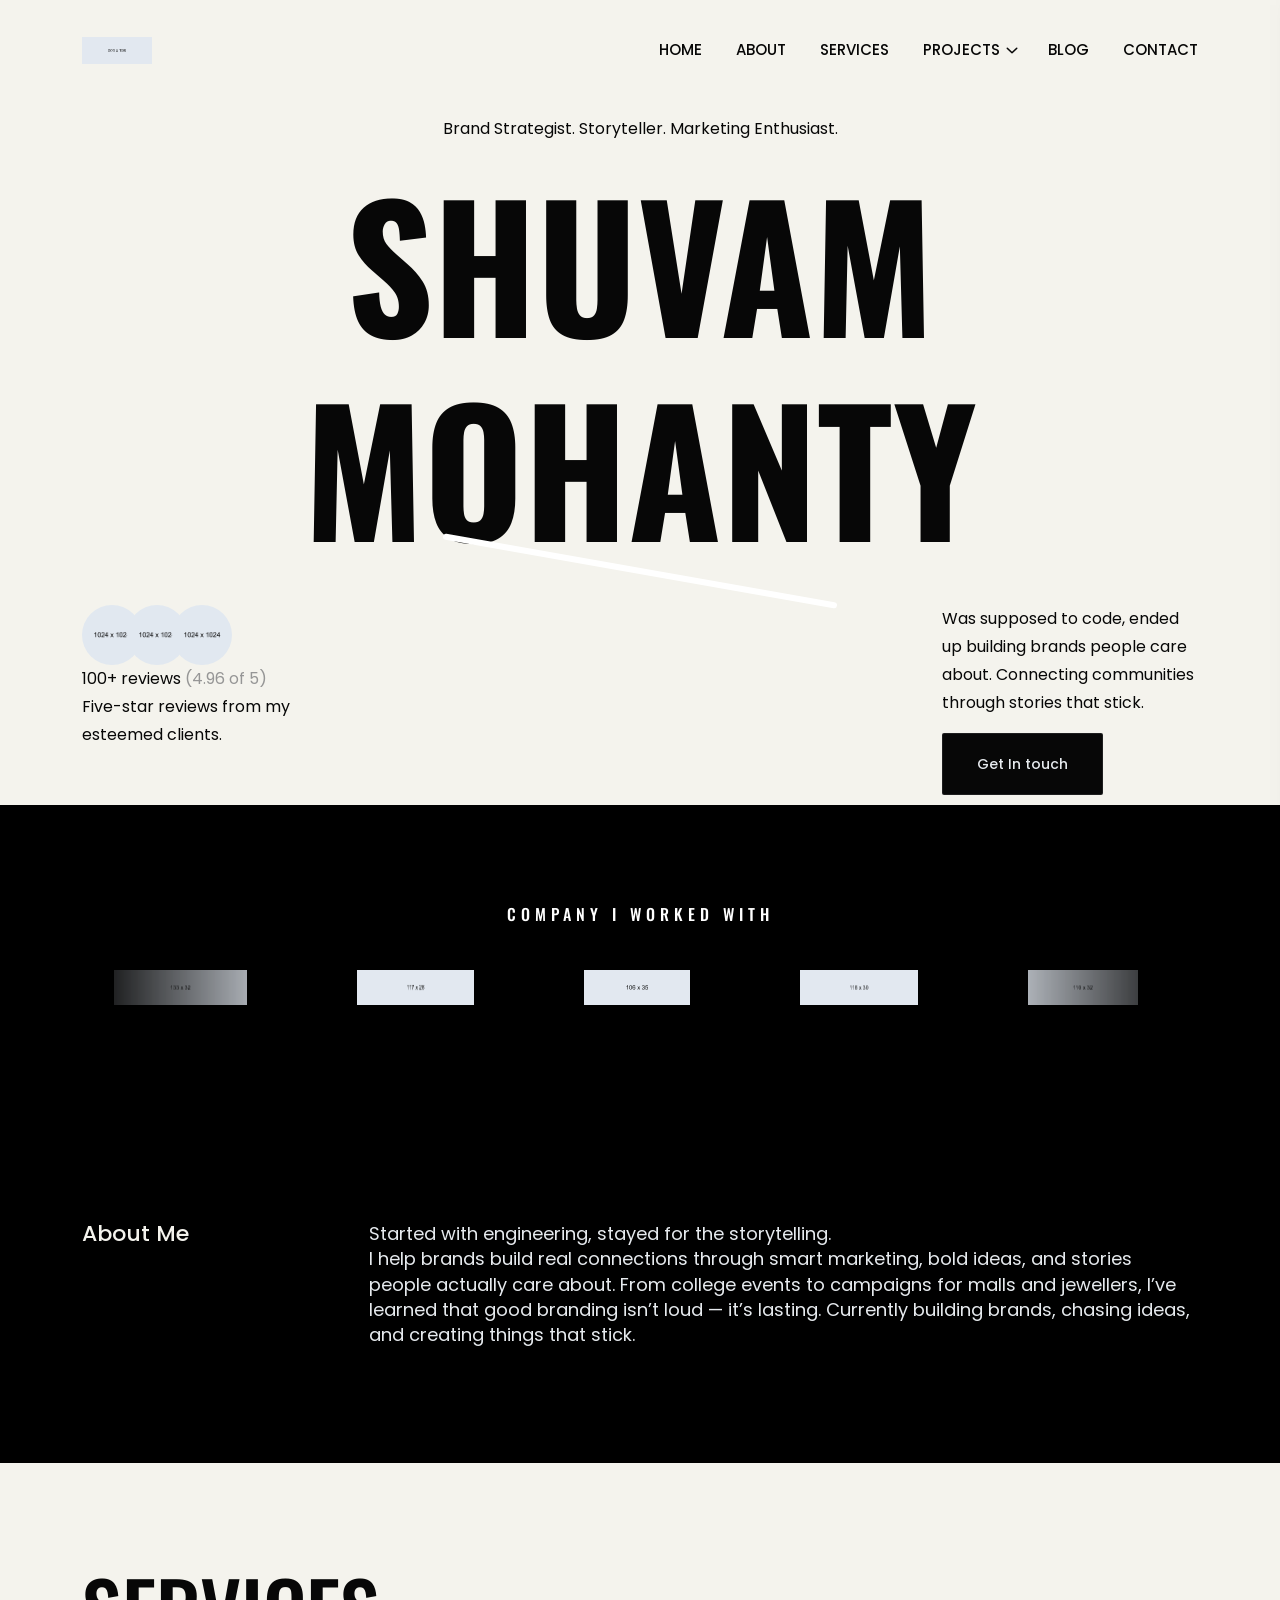
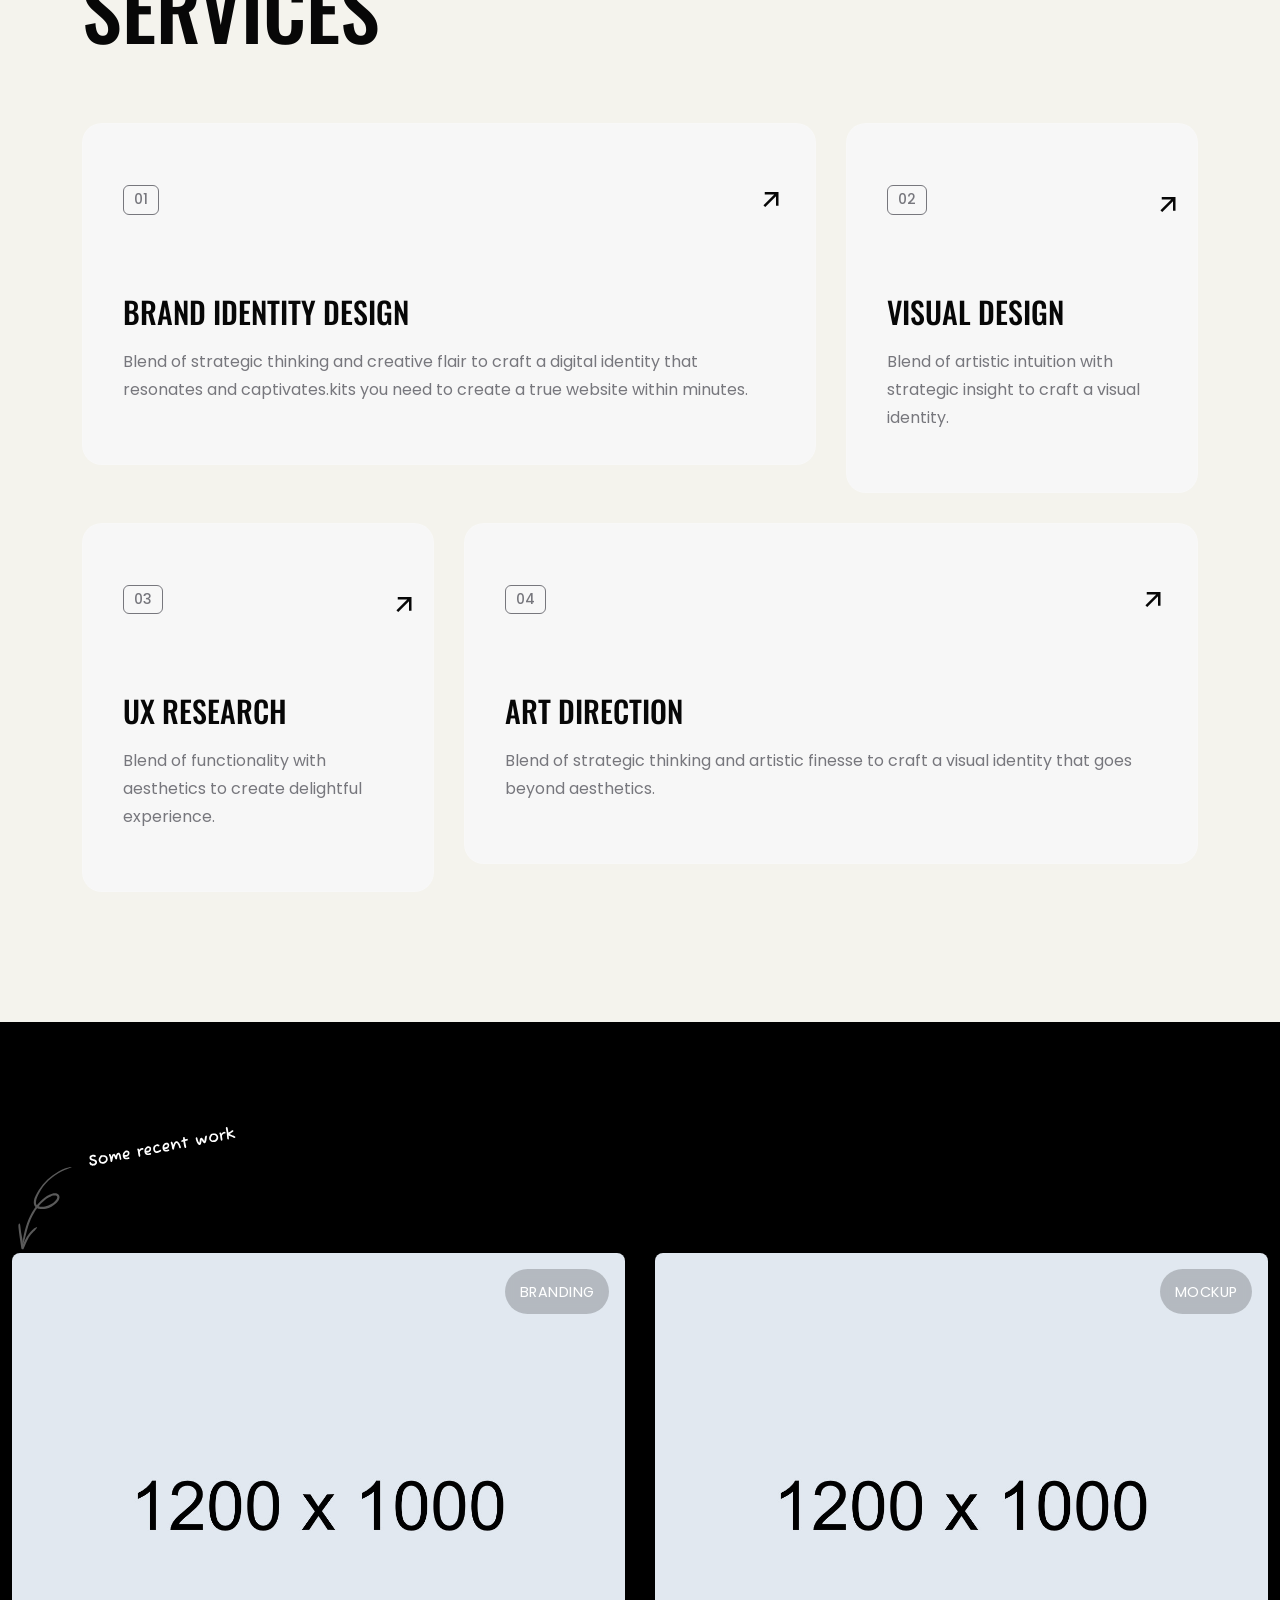
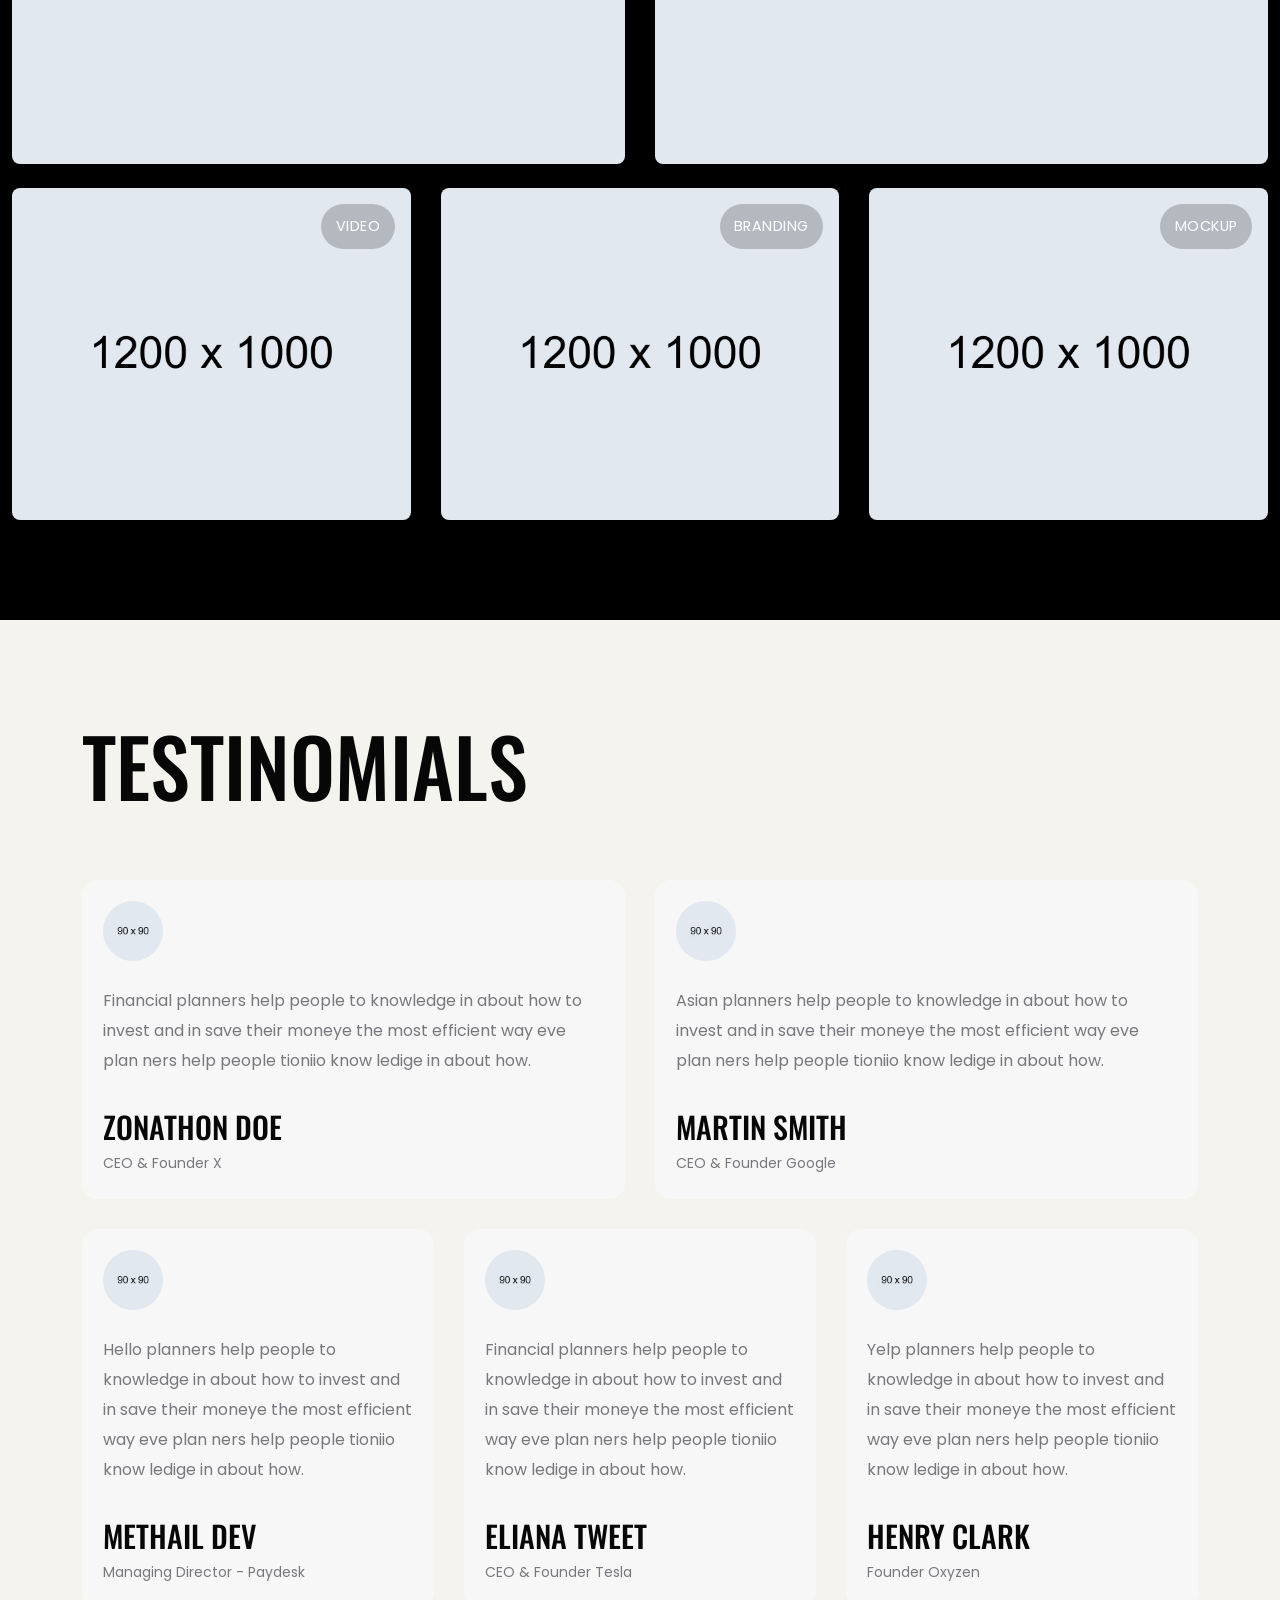
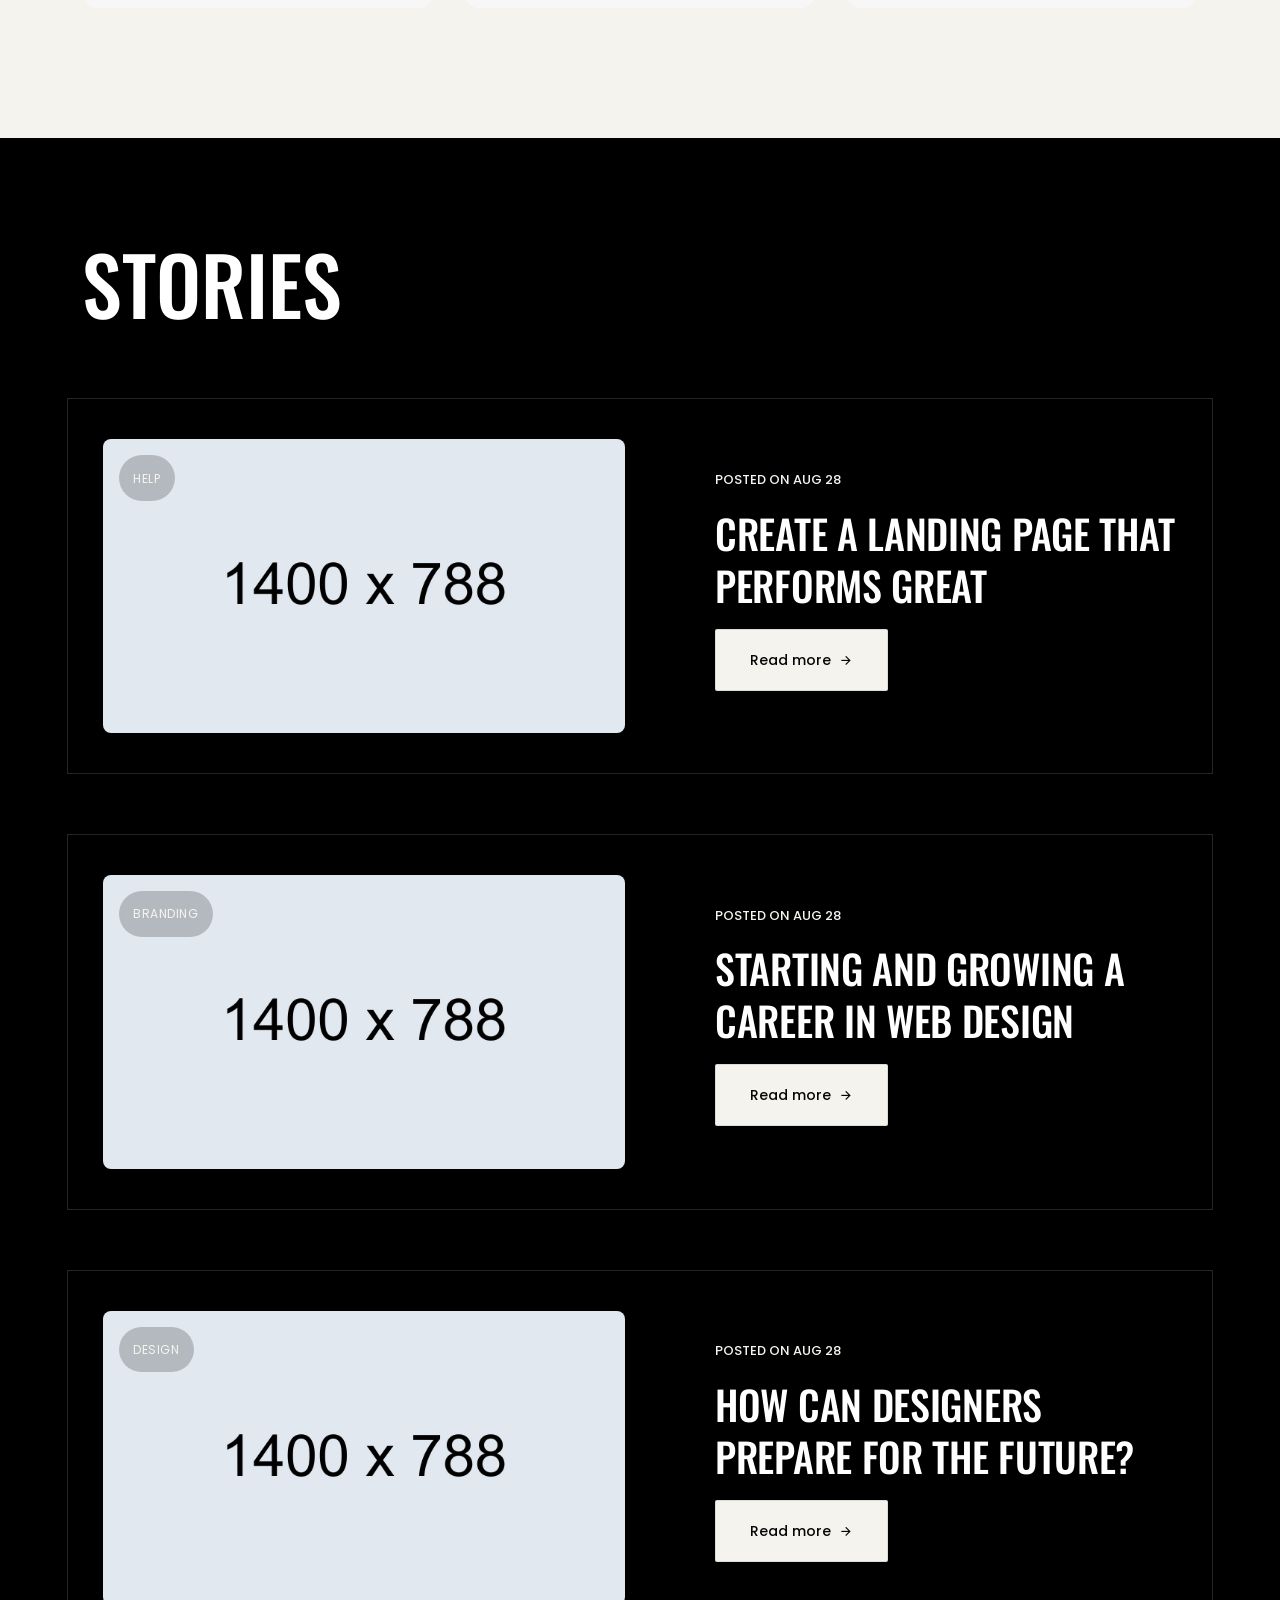
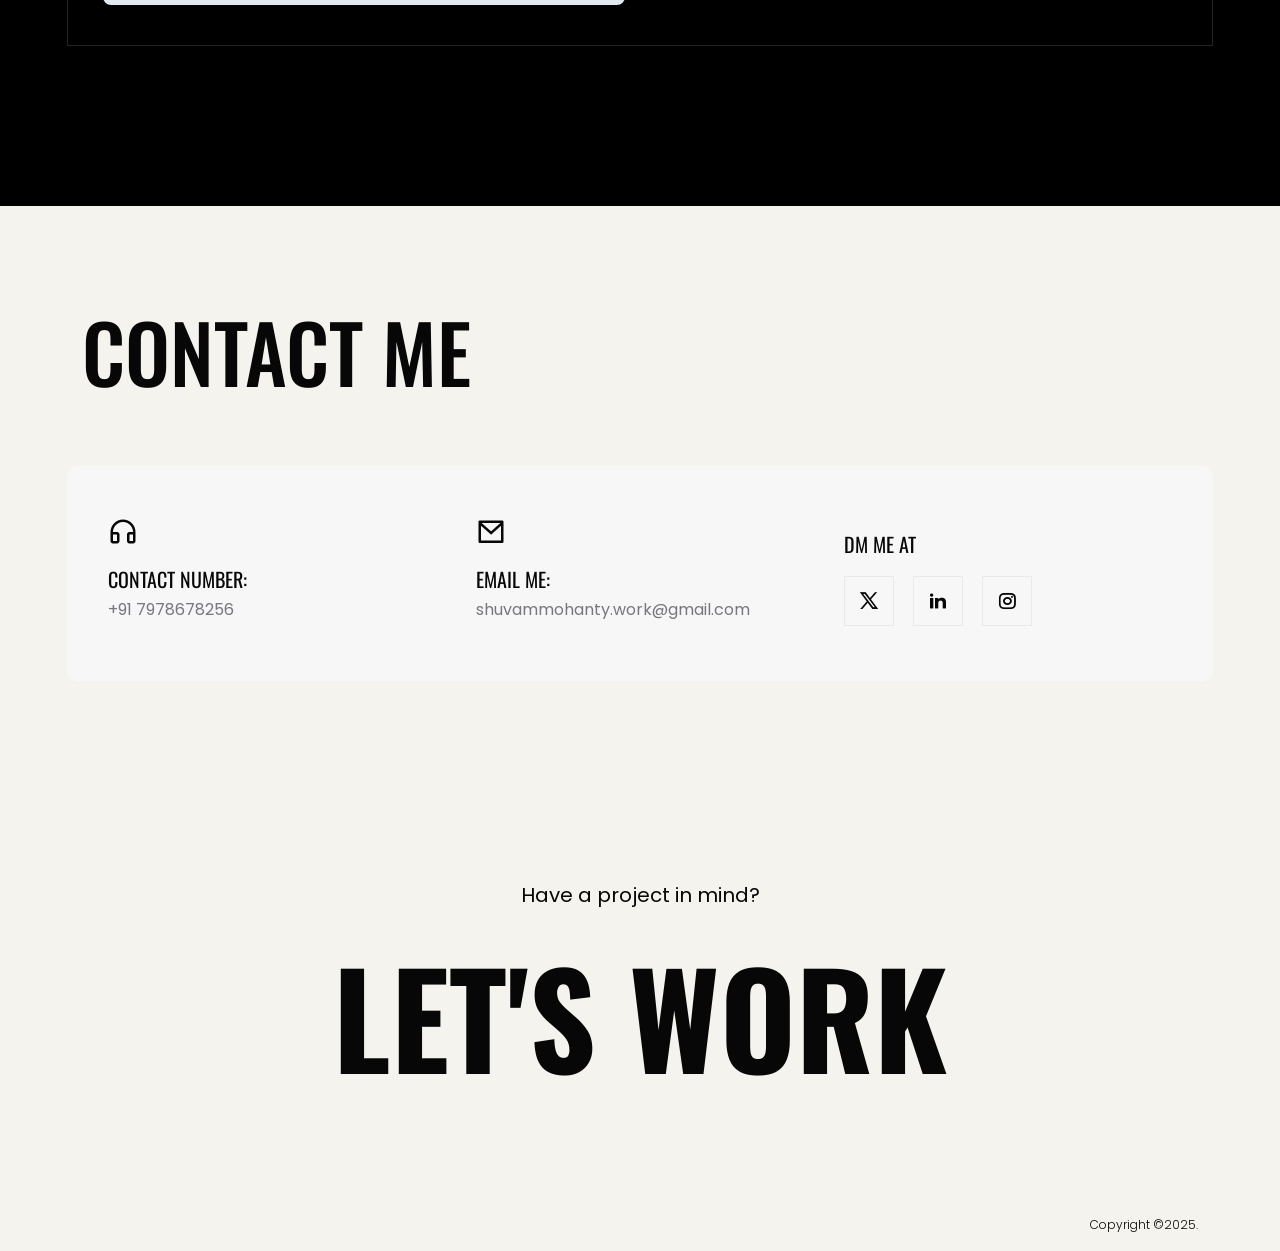
==== index.html @ b59733a2 "first" ====
<!DOCTYPE html>
<html lang="en">

<head>
    <!-- META -->
    <meta charset="utf-8">
    <meta http-equiv="X-UA-Compatible" content="IE=edge">
    <meta name="viewport" content="width=device-width, initial-scale=1">
    <meta name="description" content="Shuvam - Branding. Marketing. Creating Communities.">
    <meta name="keywords" content="personal, portfolio new, html, one page, bootstrap, new html template, design, creative, onepage, clean, modern">
    <meta name="author" content="Shuvam Mohanty">
    <!-- PAGE TITLE -->
    <title>Shuvam - Branding. Marketing. Creating Communities.</title>
    <link rel="icon" type="image/x-icon" href="assets/images/favicon.png">
    <!-- ALL GOOGLE FONTS -->
    <link rel="preconnect" href="https://fonts.googleapis.com">
    <link rel="preconnect" href="https://fonts.gstatic.com" crossorigin>
    <link href="https://fonts.googleapis.com/css2?family=Oswald:wght@200..700&family=Poppins:ital,wght@0,100;0,200;0,300;0,400;0,500;0,600;0,700;0,800;0,900;1,100;1,200;1,300;1,400;1,500;1,600;1,700;1,800;1,900&display=swap" rel="stylesheet">
    <!-- BOOTSTRAP CSS -->
    <link rel="stylesheet" href="assets/css/bootstrap.min.css" />
    <!-- FONT AWESOME CSS -->
    <link rel="stylesheet" href="assets/css/font-awesome-pro.css" />
    <!-- FONT AWESOME CSS -->
    <link rel="stylesheet" href="assets/fonts/remixicon.css" />
    <!-- MAGNIFIC CSS -->
    <link rel="stylesheet" href="assets/css/magnific-popup.css">
    <!-- NICE SELECT CSS -->
    <link rel="stylesheet" href="assets/css/nice-select.min.css" />
    <!-- ANIMATE CSS -->
    <link rel="stylesheet" href="assets/css/animate.min.css" />
    <!-- MOBILE MENU CSS -->
    <link rel="stylesheet" href="assets/css/mobilemenu.css" />
    <!-- SLICK CSS -->
    <link rel="stylesheet" href="assets/css/slick.min.css" />
    <!-- SPACING CSS -->
    <link rel="stylesheet" href="assets/css/spacing.css" />
    <!-- MAIN STYLE CSS -->
    <link rel="stylesheet" href="assets/css/style.css" />
    <!-- RESPONSIVE CSS -->
    <link rel="stylesheet" href="assets/css/responsive.css">
    <!-- HTML5 shim and Respond.js IE8 support of HTML5 elements and media queries -->
    <!-- WARNING: Respond.js doesn't work if you view the page via file:// -->
    <!--[if lt IE 9]>
      <script src="https://oss.maxcdn.com/html5shiv/3.7.2/html5shiv.min.js"></script>
      <script src="https://oss.maxcdn.com/respond/1.4.2/respond.min.js"></script>
    <![endif]-->
</head>

<body>
    <!-- START PRELOADER AREA-->
    <div class="preloader">
        <svg viewbox="0 0 1000 1000" preserveaspectratio="none">
            <path id="preloaderSvg" d="M0,1005S175,995,500,995s500,5,500,5V0H0Z"></path>
        </svg>
        <div class="preloader-heading">
            <div class="load-text">
                <span>L</span>
                <span>o</span>
                <span>a</span>
                <span>d</span>
                <span>i</span>
                <span>n</span>
                <span>g</span>
            </div>
        </div>
    </div>
    <!-- END PRELOADER AREA -->
    <!-- START SCROOL UP DESIGN AREA -->
    <div class="progress-wrap cursor-pointer">
        <i class="ri-arrow-up-s-line"></i>
        <svg class="progress-circle svg-content" width="100%" height="100%" viewBox="-1 -1 102 102">
            <path d="M50,1 a49,49 0 0,1 0,98 a49,49 0 0,1 0,-98" />
        </svg>
    </div>
    <!-- / END SCROOL UP DESIGN AREA -->
    <!-- START MAGIC CURSOR AND BALL AREA-->
    <div id="magic-cursor">
        <div id="ball"></div>
    </div>
    <!-- / END MAGIC CURSOR AND BALL AREA-->
    <!-- START MENU DESIGN AREA-->
    <header class="main-header">
        <div class="header-upper">
            <div class="container">
                <div class="header-inner">
                    <div class="row align-items-center">
                        <div class="col-xl-2 col-lg-2 col-md-6 col-6 col-sm-3">
                            <div class="logo-area">
                                <div class="logo">
                                    <a href="index.html"><img src="assets/images/logo.png" alt=""></a>
                                </div>
                            </div>
                        </div>
                        <div class="col-xl-10 col-lg-10 col-md-6 col-6 col-sm-9">
                            <div class="main-menu">
                                <nav id="mobile-menu">
                                    <ul>
                                        <li><a href="index.html" class="linkstyle">Home</a></li>
                                        <li><a href="about.html" class="linkstyle">about</a></li>
                                        <li><a href="service.html" class="linkstyle">services</a></li>
                                        <li class="has-dropdown"><a href="projects.html" class="linkstyle">projects</a>
                                            <ul class="sub-menu">
                                                <li><a href="projects.html">Projects List</a></li>
                                                <li><a href="single-project.html">Single Portfolio</a></li>
                                            </ul>
                                        </li>
                                        <li><a href="blog.html" class="linkstyle">Blog</a></li>
                                        <li><a href="contact.html" class="linkstyle">Contact</a></li>
                                    </ul>
                                </nav>
                            </div>
                            <div class="side-menu-icon d-lg-none text-end">
                                <a href="javascript:void(0)" class="info-toggle-btn f-right sidebar-toggle-btn"><i class="fal fa-bars"></i></a>
                            </div>
                        </div>
                    </div>
                </div>
            </div>
        </div>
    </header>
    <!-- // END MENU DESIGN AREA-->
    <!-- START MOBILE MENU DESIGN AREA-->
    <div class="sidebar__area">
        <div class="sidebar__wrapper">
            <div class="sidebar__close">
                <button class="sidebar__close-btn" id="sidebar__close-btn">
                    <i class="fal fa-times"></i>
                </button>
            </div>
            <div class="sidebar__content mt-50 mb-20">
                <div class="mobile-menu fix"></div>
            </div>
        </div>
    </div>
    <div class="body-overlay"></div>
    <!-- // END MOBILE MENU DESIGN AREA-->
    <!-- START HEADER DESIGN AREA -->
    <section id="home" class="main-hero-area">
        <div class="container">
            <div class="row">
                <div class="col-lg-12">
                    <!-- START HERO DESIGN AREA -->
                    <div class="hero-content wow fadeInUp text-center delay-0-2s">
                        <p>Brand Strategist. Storyteller. Marketing Enthusiast.</p>
                        <h2>Shuvam Mohanty</h2>
                    </div>
                    <!-- / END HERO DESIGN AREA -->
                </div>
            </div>
            <div class="row">
                <div class="col-lg-3 pt-30">
                    <!-- START HERO DESIGN AREA -->
                    <div class="hero-content wow fadeInUp delay-0-2s">
                        <div class="clienti-reviews">
                            <ul class="clienti-profile">
                                <li>
                                    <img class="img-fluid" src="assets/images/avatar/01.jpg" alt="client">
                                </li>
                                <li>
                                    <img class="img-fluid" src="assets/images/avatar/02.jpg" alt="client">
                                </li>
                                <li>
                                    <img class="img-fluid" src="assets/images/avatar/03.jpg" alt="client">
                                </li>
                            </ul>
                            
                        </div>
                        <div class="reviews">
                            <p>100+ reviews <span style="color: #969696;">(4.96 of 5)</span><br>
                                Five-star reviews from my esteemed clients.</p>
                        </div>
                    </div>
                    <!-- / END HERO DESIGN AREA -->
                </div>
                <div class="col-lg-6">
                    <div class="hero-image">
                        <img src="assets/images/about/me.jpg" alt="">
                    </div>
                    <!-- / END HERO DESIGN AREA -->
                </div>
                <div class="col-lg-3 pt-30">
                    <div class="hero-content wow fadeInUp delay-0-4s">
                        <p>Was supposed to code, ended up building brands people care about. Connecting communities through stories that stick.</p>
                        <a class="theme-btn" href="mailto:shuvammohanty.work@gmail.com" target="_blank">Get In touch</a>
                    </div>
                    <!-- / END HERO DESIGN AREA -->
                </div>
            </div>
        </div>
    </section>
    <!-- / END HEADER DESIGN AREA -->
    <!-- START COMPANY DESIGN AREA -->
    <div class="company-design-area">
        <div class="container">
            <div class="row">
                <div class="col-lg-12">
                    <h2>Company I Worked With</h2>
                    <div class="company-list">
                        <div class="scroller" data-direction="left" data-speed="slow">
                            <div class="scroller__inner">
                                <img src="assets/images/client-logos/partner1.png" alt="Company" />
                                <img src="assets/images/client-logos/partner2.png" alt="Company" />
                                <img src="assets/images/client-logos/partner3.png" alt="Company" />
                                <img src="assets/images/client-logos/partner4.png" alt="Company" />
                                <img src="assets/images/client-logos/partner5.png" alt="Company" />
                                <img src="assets/images/client-logos/partner1.png" alt="Company" />
                            </div>
                        </div>
                    </div>
                </div>
            </div>
        </div>
    </div>
    <!-- // END COMPANY DESIGN AREA -->
    <!-- START ABOUT DESIGN AREA -->
    <section id="about" class="about-area">
        <div class="container">
            <div class="row">
                <!-- START ABOUT TEXT DESIGN AREA -->
                <div class="col-lg-3 col-sm-3">
                    <h2 class="about-pre-title">About Me</h2>
                </div>
                <div class="col-lg-9 col-sm-9">
                    <div class="about-content-part wow fadeInUp delay-0-2s">
                        <p>Started with engineering, stayed for the storytelling.<br> I help brands build real connections through smart marketing, bold ideas, and stories people actually care about. From college events to campaigns for malls and jewellers, I’ve learned that good branding isn’t loud — it’s lasting. Currently building brands, chasing ideas, and creating things that stick.</p>
                    </div>
                    <!-- START COUNTER DESIGN AREA -->
                    <!-- <div class="hero-counter-area d-flex justify-content-between wow fadeInUp delay-0-4s">
                        <div class="counter-item counter-text-wrap">
                            <span class="count-text plus" data-speed="3000" data-stop="4">0</span>
                            <span class="counter-title">Years Of Experience</span>
                        </div>
                        <div class="counter-item counter-text-wrap">
                            <span class="count-text k-plus" data-speed="3000" data-stop="1">0</span>
                            <span class="counter-title">Complete Projects</span>
                        </div>
                        <div class="counter-item counter-text-wrap">
                            <span class="count-text percent" data-speed="3000" data-stop="90">0</span>
                            <span class="counter-title">Client Satisfactions</span>
                        </div>
                    </div> -->
                    <!-- / END COUNTER DESIGN AREA -->
                </div>
                <!-- / END ABOUT TEXT DESIGN AREA -->
            </div>
        </div>
    </section>
    <!-- / END ABOUT DESIGN AREA -->
    <!-- START SERVICE DESIGN AREA -->
    <section id="services" class="services-area">
        <div class="container">
            <div class="row">
                <div class="col-xl-12 col-lg-12">
                    <div class="section-title section-black-title wow fadeInUp delay-0-2s">
                        <h2>Services</h2>
                    </div>
                </div>
            </div>
            <div class="row">
                <!-- START SINGLE SERVICE DESIGN AREA -->
                <div class="col-lg-8 col-md-7">
                    <div class="service-item wow fadeInUp delay-0-2s">
                        <i class="ri-arrow-right-up-line"></i>
                        <h5>01</h5>
                        <h4>Brand Identity Design</h4>
                        <p>Blend of strategic thinking and creative flair to craft a digital identity that resonates and captivates.kits you need to create a true website within minutes.</p>
                    </div>
                </div>
                <!-- / END SINGLE SERVICE DESIGN AREA -->
                <!-- START SINGLE SERVICE DESIGN AREA -->
                <div class="col-lg-4 col-md-5">
                    <div class="service-item wow fadeInUp delay-0-4s">
                        <i class="ri-arrow-right-up-line"></i>
                        <h5>02</h5>
                        <h4>Visual Design</h4>
                        <p>Blend of artistic intuition with strategic insight to craft a visual identity.</p>
                    </div>
                </div>
                <!-- / END SINGLE SERVICE DESIGN AREA -->
                <!-- START SINGLE SERVICE DESIGN AREA -->
                <div class="col-lg-4 col-md-5">
                    <div class="service-item wow fadeInUp delay-0-6s">
                        <i class="ri-arrow-right-up-line"></i>
                        <h5>03</h5>
                        <h4>UX Research</h4>
                        <p>Blend of functionality with aesthetics to create delightful experience.</p>
                    </div>
                </div>
                <!-- / END SINGLE SERVICE DESIGN AREA -->
                <!-- START SINGLE SERVICE DESIGN AREA -->
                <div class="col-lg-8 col-md-7">
                    <div class="service-item wow fadeInUp delay-0-8s">
                        <i class="ri-arrow-right-up-line"></i>
                        <h5>04</h5>
                        <h4>Art Direction</h4>
                        <p>Blend of strategic thinking and artistic finesse to craft a visual identity that goes beyond aesthetics.</p>
                    </div>
                </div>
                <!-- / END SINGLE SERVICE DESIGN AREA -->
            </div>
        </div>
    </section>
    <!-- / END SERVICE DESIGN AREA -->
    <!-- START PORTFOLIO DESIGN AREA -->
    <div class="projects-area" id="portfolio">
        <div class="custom-icon">
            <img src="assets/images/custom/work-scribble.svg" alt="custom">
        </div>
        <div class="container-fluid">
            <div class="row g-4 portfolio-grid">
                <!-- START SINGLE PORTFOLIO DESIGN AREA -->
                <div class="col-md-6 col-xl-6 portfolio-item category-1">
                    <a href="assets/images/projects/work1.jpg" class="work-popup">
                        <div class="portfolio-box">
                            <!-- Image -->
                            <img src="assets/images/projects/work1.jpg" alt="" data-rjs="2">
                            <!-- Category -->
                            <span class="portfolio-category">Branding</span>
                            <!-- Caption -->
                            <div class="portfolio-caption">
                                <h1>Glasses of Cocktail</h1>
                            </div>
                        </div>
                    </a>
                </div>
                <!-- // END SINGLE PORTFOLIO DESIGN AREA -->
                <!-- START SINGLE PORTFOLIO DESIGN AREA -->
                <div class="col-md-6 col-xl-6 portfolio-item category-2">
                    <a href="single-project.html">
                        <div class="portfolio-box">
                            <!-- Image -->
                            <img src="assets/images/projects/work2.jpg" alt="" data-rjs="2">
                            <!-- Category -->
                            <span class="portfolio-category">Mockup</span>
                            <!-- Caption -->
                            <div class="portfolio-caption">
                                <h1>A Branch with Flowers</h1>
                            </div>
                        </div>
                    </a>
                </div>
                <!-- // END SINGLE PORTFOLIO DESIGN AREA -->
                <!-- START SINGLE PORTFOLIO DESIGN AREA -->
                <div class="col-md-6 col-xl-4 portfolio-item category-2">
                    <a href="https://www.youtube.com/watch?v=qZEPs3vmYB4" class="popup-youtube">
                        <div class="portfolio-box">
                            <!-- Image -->
                            <img src="assets/images/projects/work3.jpg" alt="" data-rjs="2">
                            <!-- Category -->
                            <span class="portfolio-category">Video</span>
                            <!-- Caption -->
                            <div class="portfolio-caption">
                                <h1>Orange Rose Flower</h1>
                            </div>
                        </div>
                    </a>
                </div>
                <!-- // END SINGLE PORTFOLIO DESIGN AREA -->
                <!-- START SINGLE PORTFOLIO DESIGN AREA -->
                <div class="col-md-6 col-xl-4 portfolio-item category-1">
                    <a href="assets/images/projects/work4.jpg" class="work-popup">
                        <div class="portfolio-box">
                            <!-- Image -->
                            <img src="assets/images/projects/work4.jpg" alt="" data-rjs="2">
                            <!-- Category -->
                            <span class="portfolio-category">Branding</span>
                            <!-- Caption -->
                            <div class="portfolio-caption">
                                <h1>Green Plant on a Desk</h1>
                            </div>
                        </div>
                    </a>
                </div>
                <!-- // END SINGLE PORTFOLIO DESIGN AREA -->
                <!-- START SINGLE PORTFOLIO DESIGN AREA -->
                <div class="col-md-6 col-xl-4 portfolio-item category-2">
                    <a href="assets/images/projects/work5.jpg" class="work-popup">
                        <div class="portfolio-box">
                            <!-- Image -->
                            <img src="assets/images/projects/work5.jpg" alt="" data-rjs="2">
                            <!-- Category -->
                            <span class="portfolio-category">Mockup</span>
                            <!-- Caption -->
                            <div class="portfolio-caption">
                                <h1>Orange Rose Flower</h1>
                            </div>
                        </div>
                    </a>
                </div>
                <!-- // END SINGLE PORTFOLIO DESIGN AREA -->
            </div>
        </div>
    </div>
    <!-- // END PORTFOLIO DESIGN AREA -->
    <!-- START TESTIMONIALS DESIGN AREA -->
    <section class="testimonials-area">
        <div class="container">
            <div class="row">
                <div class="col-xl-12 col-lg-12">
                    <div class="section-title section-black-title wow fadeInUp delay-0-2s">
                        <h2>Testinomials</h2>
                    </div>
                </div>
            </div>
            <div class="row">
                <div class="col-lg-6 col-md-6">
                    <!-- START SINGLE TESTIMONIALS DESIGN AREA -->
                    <div class="testimonial-item wow fadeInUp delay-0-2s">
                        <div class="author">
                            <img src="assets/images/testimonials/author1.jpg" alt="Author" />
                        </div>
                        <div class="text">
                            Financial planners help people to knowledge in about how to
                            invest and in save their moneye the most efficient way eve plan
                            ners help people tioniio know ledige in about how.
                        </div>
                        <div class="testi-des">
                            <h5>Zonathon Doe</h5>
                            <span>CEO & Founder X</span>
                        </div>
                    </div>
                    <!-- / END SINGLE TESTIMONIALS DESIGN AREA -->
                </div>
                <div class="col-lg-6 col-md-6">
                    <!-- START SINGLE TESTIMONIALS DESIGN AREA -->
                    <div class="testimonial-item wow fadeInUp delay-0-4s">
                        <div class="author">
                            <img src="assets/images/testimonials/author2.jpg" alt="Author" />
                        </div>
                        <div class="text">
                            Asian planners help people to knowledge in about how to
                            invest and in save their moneye the most efficient way eve plan
                            ners help people tioniio know ledige in about how.
                        </div>
                        <div class="testi-des">
                            <h5>Martin Smith</h5>
                            <span>CEO & Founder Google</span>
                        </div>
                    </div>
                    <!-- / END SINGLE TESTIMONIALS DESIGN AREA -->
                </div>
                <div class="col-lg-4 col-md-6">
                    <!-- START SINGLE TESTIMONIALS DESIGN AREA -->
                    <div class="testimonial-item wow fadeInUp delay-0-6s">
                        <div class="author">
                            <img src="assets/images/testimonials/author3.jpg" alt="Author" />
                        </div>
                        <div class="text">
                            Hello  planners help people to knowledge in about how to
                            invest and in save their moneye the most efficient way eve plan
                            ners help people tioniio know ledige in about how.
                        </div>
                        <div class="testi-des">
                            <h5>Methail Dev</h5>
                            <span>Managing Director -  Paydesk</span>
                        </div>
                    </div>
                    <!-- / END SINGLE TESTIMONIALS DESIGN AREA -->
                </div>
                <div class="col-lg-4 col-md-6">
                    <!-- START SINGLE TESTIMONIALS DESIGN AREA -->
                    <div class="testimonial-item wow fadeInUp delay-0-8s">
                        <div class="author">
                            <img src="assets/images/testimonials/author4.jpg" alt="Author" />
                        </div>
                        <div class="text">
                            Financial planners help people to knowledge in about how to
                            invest and in save their moneye the most efficient way eve plan
                            ners help people tioniio know ledige in about how.
                        </div>
                        <div class="testi-des">
                            <h5>Eliana tweet</h5>
                            <span>CEO & Founder Tesla</span>
                        </div>
                    </div>
                    <!-- / END SINGLE TESTIMONIALS DESIGN AREA -->
                </div>
                <div class="col-lg-4 col-md-6">
                    <!-- START SINGLE TESTIMONIALS DESIGN AREA -->
                    <div class="testimonial-item wow fadeInUp delay-0-9s">
                        <div class="author">
                            <img src="assets/images/testimonials/author5.jpg" alt="Author" />
                        </div>
                        <div class="text">
                            Yelp  planners help people to knowledge in about how to
                            invest and in save their moneye the most efficient way eve plan
                            ners help people tioniio know ledige in about how.
                        </div>
                        <div class="testi-des">
                            <h5>Henry Clark</h5>
                            <span>Founder Oxyzen</span>
                        </div>
                    </div>
                    <!-- / END SINGLE TESTIMONIALS DESIGN AREA -->
                </div>
            </div>
        </div>
    </section>
    <!-- / END TESTIMONIALS DESIGN AREA -->
   
    <!-- START VLOG DESIGN AREA -->
    <section class="blog-area">
        <div class="container">
            <div class="row">
                <div class="col-xl-12 col-lg-12">
                    <div class="section-title wow fadeInUp delay-0-2s">
                        <h2>Stories</h2>
                    </div>
                </div>
            </div>
            <!-- START SINGLE VLOG DESIGN AREA -->
            <div class="row blog-post-box align-items-center">
                <div class="col-lg-6">
                    <div class="blog-post-img">
                        <a href="#">
                            <img src="assets/images/blog/blog1.jpg" alt="">
                        </a>
                        <div class="blog-post-category">
                            <a href="#">Help</a>
                        </div>
                    </div>
                </div>
                <div class="col-lg-6">
                    <div class="blog-post-caption">
                        <h3>Posted on Aug 28</h3>
                        <h2><a class="link-decoration" href="#">Create a Landing Page That Performs Great</a></h2>
                        <a class="theme-btn theme-btn-two" href="#">Read more <i class="ri-arrow-right-line"></i></a>
                    </div>
                </div>
            </div>
            <!-- START SINGLE VLOG DESIGN AREA -->
            <!-- START SINGLE VLOG DESIGN AREA -->
            <div class="row blog-post-box align-items-center">
                <div class="col-lg-6">
                    <div class="blog-post-img">
                        <a href="#">
                            <img src="assets/images/blog/blog2.jpg" alt="">
                        </a>
                        <div class="blog-post-category">
                            <a href="#">Branding</a>
                        </div>
                    </div>
                </div>
                <div class="col-lg-6">
                    <div class="blog-post-caption">
                        <h3>Posted on Aug 28</h3>
                        <h2><a class="link-decoration" href="#">Starting and Growing a Career in Web Design</a></h2>
                        <a class="theme-btn theme-btn-two" href="#">Read more <i class="ri-arrow-right-line"></i></a>
                    </div>
                </div>
            </div>
            <!-- START SINGLE VLOG DESIGN AREA -->
            <!-- START SINGLE VLOG DESIGN AREA -->
            <div class="row blog-post-box align-items-center">
                <div class="col-lg-6">
                    <div class="blog-post-img">
                        <a href="#">
                            <img src="assets/images/blog/blog3.jpg" alt="">
                        </a>
                        <div class="blog-post-category">
                            <a href="#">Design</a>
                        </div>
                    </div>
                </div>
                <div class="col-lg-6">
                    <div class="blog-post-caption">
                        <h3>Posted on Aug 28</h3>
                        <h2><a class="link-decoration" href="#">How Can Designers Prepare for the Future?</a></h2>
                        <a class="theme-btn theme-btn-two" href="#">Read more <i class="ri-arrow-right-line"></i></a>
                    </div>
                </div>
            </div>
            <!-- START SINGLE VLOG DESIGN AREA -->
        </div>
    </section>
    <!-- / END VLOG DESIGN AREA -->
    <!-- START CONTACT DESIGN AREA -->
    <section id="contact" class="contact-area">
        <div class="container">
            <div class="row">
                <div class="col-xl-12 col-lg-12">
                    <div class="section-title section-black-title wow fadeInUp delay-0-2s">
                        <h2>Contact Me</h2>
                    </div>
                </div>
            </div>
            <div class="row">
                <div class="contact-content-part wow fadeInUp delay-0-2s">
                    <div class="row">
                      <!-- Contact Number -->
                      <div class="col-lg-4 col-md-12 col-sm-12">
                        <div class="single-contact wow fadeInUp" data-wow-delay=".2s">
                          <span class="circle-btn">
                            <i class="ri-headphone-line"></i>
                          </span>
                          <h2>Contact Number:</h2>
                          <p><a href="tel:+917978678256">+91 7978678256</a></p>
                        </div>
                      </div>
              
                      <!-- Email -->
                      <div class="col-lg-4 col-md-12 col-sm-12">
                        <div class="single-contact wow fadeInUp" data-wow-delay=".4s">
                          <span class="circle-btn">
                            <i class="ri-mail-line"></i>
                          </span>
                          <h2>Email Me:</h2>
                          <p><a href="mailto:shuvammohanty.work@gmail.com">shuvammohanty.work@gmail.com</a></p>
                        </div>
                      </div>
              
                      <!-- DM / Social Links -->
                      <div class="col-lg-4 col-md-12 col-sm-12">
                        <div class="single-contact wow fadeInUp" data-wow-delay=".6s">
                          <h2>DM Me At</h2>
                          <div class="about-social">
                            <ul>
                              <li><a href="https://x.com/ishuvammohanty" target="_blank"><i class="ri-twitter-x-line"></i></a></li>
                              <li><a href="https://www.linkedin.com/in/shuvam-mohanty" target="_blank"><i class="ri-linkedin-fill"></i></a></li>
                              <li><a href="https://www.instagram.com/that_ordinaryguy" target="_blank"><i class="ri-instagram-line"></i></a></li>
                            </ul>
                          </div>
                        </div>
                      </div>              
                    </div> <!-- Close inner row -->
                </div>
            </div>
              
        </div>
    </section>
    <!-- / END CONTACT DESIGN AREA -->
    <!-- START FOOTER DESIGN AREA -->
    <footer class="main-footer">
        <a href="mailto:shuvammohanty.work@gmail.com">
        <div class="container">
            <div class="row">
                <div class="col-lg-12">
                    <div class="footer-top">
                        <p>Have a project in mind?</p>
                        <h2>let's work</h2>
                    </div>
                </div>
            </div>
            <div class="row">
                <div class="col-lg-12 col-sm-12">
                    <p class="copy-right-text">Copyright &copy;2025.</p>
                </div>
            </div>
        </div>
        </a>
    </footer>
    <!-- / END FOOTER DESIGN AREA -->
    <!-- JQUERY JS -->
    <script src="assets/js/jquery-3.6.0.min.js"></script>
    <!-- BOOTSTRAP JS-->
    <script src="assets/js/bootstrap.min.js"></script>
    <!-- APPEAR JS -->
    <script src="assets/js/appear.min.js"></script>
    <!-- MAGNIFICANT JS -->
    <script src="assets/js/jquery.magnific-popup.min.js"></script>
    <!-- MOBILE MENU JS-->
    <script src="assets/js/mobilemenu.js"></script>
    <!-- GSAP AND LOCOMOTIV JS-->
    <script src="assets/js/gsap.min.js"></script>
    <script src="assets/js/ScrollTrigger.min.js"></script>
    <script src="assets/js/lenis.js"></script>
    <!-- SLICK JS-->
    <script src="assets/js/slick.min.js"></script>
    <!-- NICE SELECT JS-->
    <script src="assets/js/jquery.nice-select.min.js"></script>
    <!-- IMAGE LOADER JS-->
    <script src="assets/js/imagesloaded.pkgd.min.js"></script>
    <!-- ISOTOPE JS-->
    <script src="assets/js/isotope.pkgd.min.js"></script>
    <!--  WOW ANIMATION JS-->
    <script src="assets/js/wow.min.js"></script>
    <!-- SCRIPT JS-->
    <script src="assets/js/script.js"></script>
</body>

</html>
---- assets/css/mobilemenu.css ----
/*! #######################################################################

	MeanMenu 2.0.7
	--------

	To be used with jquery.meanmenu.js by Chris Wharton (http://www.meanthemes.com/plugins/meanmenu/)

####################################################################### */

/* hide the link until viewport size is reached */
a.meanmenu-reveal {
	display: none;
}

/* when under viewport size, .mean-container is added to body */
.mean-container .mean-bar {
	float: left;
	width: 100%;
	position: relative;
	background: #070337;
	padding: 4px 0;
	min-height: 42px;
	z-index: 999999;
}

.mean-container a.meanmenu-reveal {
	width: 22px;
	height: 22px;
	padding: 13px 13px 11px 13px;
	position: absolute;
	top: 0;
	right: 0;
	cursor: pointer;
	color: #fff;
	text-decoration: none;
	font-size: 16px;
	text-indent: -9999em;
	line-height: 22px;
	font-size: 1px;
	display: block;
	font-family: Arial, Helvetica, sans-serif;
	font-weight: 700;
}

.mean-container a.meanmenu-reveal span {
	display: block;
	background: #fff;
	height: 3px;
	margin-top: 3px;
}

.mean-container .mean-nav {
	float: left;
	width: 100%;
	background: #070337;
	margin-top: 44px;
}

.mean-container .mean-nav ul {
	padding: 0;
	margin: 0;
	width: 100%;
	list-style-type: none;
}

.mean-container .mean-nav ul li {
	position: relative;
	float: left;
	width: 100%;
}

.mean-container .mean-nav ul li a {
	display: block;
	float: left;
	width: 90%;
	padding: 10px 5%;
	margin: 0;
	text-align: left;
	color: #fff;
	border-top: 1px solid #e0e3ed;
	text-decoration: none;
	text-transform: uppercase;
}

.mean-container .mean-nav ul li li a {
	width: 80%;
	padding: 10px 10%;
	text-shadow: none !important;
	visibility: visible;
}

.mean-container .mean-nav ul li.mean-last a {
	border-bottom: none;
	margin-bottom: 0;
}

.mean-container .mean-nav ul li li li a {
	width: 70%;
	padding: 10px 15%;
}

.mean-container .mean-nav ul li li li li a {
	width: 60%;
	padding: 10px 20%;
}

.mean-container .mean-nav ul li li li li li a {
	width: 50%;
	padding: 10px 25%;
}


.mean-container .mean-nav ul li a.mean-expand {
	margin-top: 1px;
	width: 26px;
	height: 32px;
	text-align: center;
	position: absolute;
	right: 0;
	top: 0;
	z-index: 2;
	font-weight: 700;
	background: transparent;
	border: none !important;
	font-size: 14px;
}




.mean-container .mean-push {
	float: left;
	width: 100%;
	padding: 0;
	margin: 0;
	clear: both;
}

.mean-nav .wrapper {
	width: 100%;
	padding: 0;
	margin: 0;
}

/* Fix for box sizing on Foundation Framework etc. */
.mean-container .mean-bar, .mean-container .mean-bar * {
	-webkit-box-sizing: content-box;
	-moz-box-sizing: content-box;
	box-sizing: content-box;
}


.mean-remove {
	display: none !important;
}
---- assets/css/spacing.css ----
/*
* ----------------------------------------------------------------------------------------
Author       : Tanvir Hossain
Template Name: Nino - Premium Portfolio Template
Version      : 1.0                                          
* ----------------------------------------------------------------------------------------
*/
/*
* ----------------------------------------------------------------------------------------
*PADDING MARGIN
* ----------------------------------------------------------------------------------------
*/
.p-5 {
    padding: 5px !important;
}

.p-10 {
    padding: 10px;
}

.p-15 {
    padding: 15px;
}

.p-20 {
    padding: 20px;
}

.p-25 {
    padding: 25px;
}

.p-30 {
    padding: 30px;
}

.p-35 {
    padding: 35px;
}

.p-40 {
    padding: 40px;
}

.p-45 {
    padding: 45px;
}

.p-50 {
    padding: 50px;
}

.p-55 {
    padding: 55px;
}

.p-60 {
    padding: 60px;
}

.p-65 {
    padding: 65px;
}

.p-70 {
    padding: 70px;
}

.p-75 {
    padding: 75px;
}

.p-80 {
    padding: 80px;
}

.p-85 {
    padding: 85px;
}

.p-90 {
    padding: 90px;
}

.p-95 {
    padding: 95px;
}

.p-100 {
    padding: 100px;
}

.p-105 {
    padding: 105px;
}

.p-110 {
    padding: 110px;
}

.p-115 {
    padding: 115px;
}

.p-120 {
    padding: 120px;
}

.p-125 {
    padding: 125px;
}

.p-130 {
    padding: 130px;
}

.p-135 {
    padding: 135px;
}

.p-140 {
    padding: 140px;
}

.p-145 {
    padding: 145px;
}

.p-150 {
    padding: 150px;
}

.p-155 {
    padding: 155px;
}

.p-160 {
    padding: 160px;
}

.p-165 {
    padding: 165px;
}

.p-170 {
    padding: 170px;
}

.p-175 {
    padding: 175px;
}

.p-180 {
    padding: 180px;
}

.p-185 {
    padding: 185px;
}

.p-190 {
    padding: 190px;
}

.p-195 {
    padding: 195px;
}

.p-200 {
    padding: 200px;
}

.p-205 {
    padding: 205px;
}

.p-210 {
    padding: 210px;
}

.p-215 {
    padding: 215px;
}

.p-220 {
    padding: 220px;
}

.p-225 {
    padding: 225px;
}

.p-230 {
    padding: 230px;
}

.p-235 {
    padding: 235px;
}

.p-240 {
    padding: 240px;
}

.p-245 {
    padding: 245px;
}

.p-250 {
    padding: 250px;
}

/* Padding Top */
.pt-5,
.py-5 {
    padding-top: 5px !important;
}

.pt-10,
.py-10 {
    padding-top: 10px;
}

.pt-15,
.py-15 {
    padding-top: 15px;
}

.pt-20,
.py-20 {
    padding-top: 20px;
}

.pt-25,
.py-25 {
    padding-top: 25px;
}

.pt-30,
.py-30 {
    padding-top: 30px;
}

.pt-35,
.py-35 {
    padding-top: 35px;
}

.pt-40,
.py-40 {
    padding-top: 40px;
}

.pt-45,
.py-45 {
    padding-top: 45px;
}

.pt-50,
.py-50 {
    padding-top: 50px;
}

.pt-55,
.py-55 {
    padding-top: 55px;
}

.pt-60,
.py-60 {
    padding-top: 60px;
}

.pt-65,
.py-65 {
    padding-top: 65px;
}

.pt-70,
.py-70 {
    padding-top: 70px;
}

.pt-75,
.py-75 {
    padding-top: 75px;
}

.pt-80,
.py-80 {
    padding-top: 80px;
}

.pt-85,
.py-85 {
    padding-top: 85px;
}

.pt-90,
.py-90 {
    padding-top: 90px;
}

.pt-95,
.py-95 {
    padding-top: 95px;
}

.pt-100,
.py-100 {
    padding-top: 100px;
}

.pt-105,
.py-105 {
    padding-top: 105px;
}

.pt-110,
.py-110 {
    padding-top: 110px;
}

.pt-115,
.py-115 {
    padding-top: 115px;
}

.pt-120,
.py-120 {
    padding-top: 120px;
}

.pt-125,
.py-125 {
    padding-top: 125px;
}

.pt-130,
.py-130 {
    padding-top: 130px;
}

.pt-135,
.py-135 {
    padding-top: 135px;
}

.pt-140,
.py-140 {
    padding-top: 140px;
}

.pt-145,
.py-145 {
    padding-top: 145px;
}

.pt-150,
.py-150 {
    padding-top: 150px;
}

.pt-155,
.py-155 {
    padding-top: 155px;
}

.pt-160,
.py-160 {
    padding-top: 160px;
}

.pt-165,
.py-165 {
    padding-top: 165px;
}

.pt-170,
.py-170 {
    padding-top: 170px;
}

.pt-175,
.py-175 {
    padding-top: 175px;
}

.pt-180,
.py-180 {
    padding-top: 180px;
}

.pt-185,
.py-185 {
    padding-top: 185px;
}

.pt-190,
.py-190 {
    padding-top: 190px;
}

.pt-195,
.py-195 {
    padding-top: 195px;
}

.pt-200,
.py-200 {
    padding-top: 200px;
}

.pt-205,
.py-205 {
    padding-top: 205px;
}

.pt-210,
.py-210 {
    padding-top: 210px;
}

.pt-215,
.py-215 {
    padding-top: 215px;
}

.pt-220,
.py-220 {
    padding-top: 220px;
}

.pt-225,
.py-225 {
    padding-top: 225px;
}

.pt-230,
.py-230 {
    padding-top: 230px;
}

.pt-235,
.py-235 {
    padding-top: 235px;
}

.pt-240,
.py-240 {
    padding-top: 240px;
}

.pt-245,
.py-245 {
    padding-top: 245px;
}

.pt-250,
.py-250 {
    padding-top: 250px;
}

/* Padding Bottom */
.pb-5,
.py-5 {
    padding-bottom: 5px !important;
}

.pb-10,
.py-10 {
    padding-bottom: 10px;
}

.pb-15,
.py-15 {
    padding-bottom: 15px;
}

.pb-20,
.py-20 {
    padding-bottom: 20px;
}

.pb-25,
.py-25 {
    padding-bottom: 25px;
}

.pb-30,
.py-30 {
    padding-bottom: 30px;
}

.pb-35,
.py-35 {
    padding-bottom: 35px;
}

.pb-40,
.py-40 {
    padding-bottom: 40px;
}

.pb-45,
.py-45 {
    padding-bottom: 45px;
}

.pb-50,
.py-50 {
    padding-bottom: 50px;
}

.pb-55,
.py-55 {
    padding-bottom: 55px;
}

.pb-60,
.py-60 {
    padding-bottom: 60px;
}

.pb-65,
.py-65 {
    padding-bottom: 65px;
}

.pb-70,
.py-70 {
    padding-bottom: 70px;
}

.pb-75,
.py-75 {
    padding-bottom: 75px;
}

.pb-80,
.py-80 {
    padding-bottom: 80px;
}

.pb-85,
.py-85 {
    padding-bottom: 85px;
}

.pb-90,
.py-90 {
    padding-bottom: 90px;
}

.pb-95,
.py-95 {
    padding-bottom: 95px;
}

.pb-100,
.py-100 {
    padding-bottom: 100px;
}

.pb-105,
.py-105 {
    padding-bottom: 105px;
}

.pb-110,
.py-110 {
    padding-bottom: 110px;
}

.pb-115,
.py-115 {
    padding-bottom: 115px;
}

.pb-120,
.py-120 {
    padding-bottom: 120px;
}

.pb-125,
.py-125 {
    padding-bottom: 125px;
}

.pb-130,
.py-130 {
    padding-bottom: 130px;
}

.pb-135,
.py-135 {
    padding-bottom: 135px;
}

.pb-140,
.py-140 {
    padding-bottom: 140px;
}

.pb-145,
.py-145 {
    padding-bottom: 145px;
}

.pb-150,
.py-150 {
    padding-bottom: 150px;
}

.pb-155,
.py-155 {
    padding-bottom: 155px;
}

.pb-160,
.py-160 {
    padding-bottom: 160px;
}

.pb-165,
.py-165 {
    padding-bottom: 165px;
}

.pb-170,
.py-170 {
    padding-bottom: 170px;
}

.pb-175,
.py-175 {
    padding-bottom: 175px;
}

.pb-180,
.py-180 {
    padding-bottom: 180px;
}

.pb-185,
.py-185 {
    padding-bottom: 185px;
}

.pb-190,
.py-190 {
    padding-bottom: 190px;
}

.pb-195,
.py-195 {
    padding-bottom: 195px;
}

.pb-200,
.py-200 {
    padding-bottom: 200px;
}

.pb-205,
.py-205 {
    padding-bottom: 205px;
}

.pb-210,
.py-210 {
    padding-bottom: 210px;
}

.pb-215,
.py-215 {
    padding-bottom: 215px;
}

.pb-220,
.py-220 {
    padding-bottom: 220px;
}

.pb-225,
.py-225 {
    padding-bottom: 225px;
}

.pb-230,
.py-230 {
    padding-bottom: 230px;
}

.pb-235,
.py-235 {
    padding-bottom: 235px;
}

.pb-240,
.py-240 {
    padding-bottom: 240px;
}

.pb-245,
.py-245 {
    padding-bottom: 245px;
}

.pb-250,
.py-250 {
    padding-bottom: 250px;
}

/* Margin Around */
.m-5 {
    margin: 5px !important;
}

.m-10 {
    margin: 10px;
}

.m-15 {
    margin: 15px;
}

.m-20 {
    margin: 20px;
}

.m-25 {
    margin: 25px;
}

.m-30 {
    margin: 30px;
}

.m-35 {
    margin: 35px;
}

.m-40 {
    margin: 40px;
}

.m-45 {
    margin: 45px;
}

.m-50 {
    margin: 50px;
}

.m-55 {
    margin: 55px;
}

.m-60 {
    margin: 60px;
}

.m-65 {
    margin: 65px;
}

.m-70 {
    margin: 70px;
}

.m-75 {
    margin: 75px;
}

.m-80 {
    margin: 80px;
}

.m-85 {
    margin: 85px;
}

.m-90 {
    margin: 90px;
}

.m-95 {
    margin: 95px;
}

.m-100 {
    margin: 100px;
}

.m-105 {
    margin: 105px;
}

.m-110 {
    margin: 110px;
}

.m-115 {
    margin: 115px;
}

.m-120 {
    margin: 120px;
}

.m-125 {
    margin: 125px;
}

.m-130 {
    margin: 130px;
}

.m-135 {
    margin: 135px;
}

.m-140 {
    margin: 140px;
}

.m-145 {
    margin: 145px;
}

.m-150 {
    margin: 150px;
}

.m-155 {
    margin: 155px;
}

.m-160 {
    margin: 160px;
}

.m-165 {
    margin: 165px;
}

.m-170 {
    margin: 170px;
}

.m-175 {
    margin: 175px;
}

.m-180 {
    margin: 180px;
}

.m-185 {
    margin: 185px;
}

.m-190 {
    margin: 190px;
}

.m-195 {
    margin: 195px;
}

.m-200 {
    margin: 200px;
}

.m-205 {
    margin: 205px;
}

.m-210 {
    margin: 210px;
}

.m-215 {
    margin: 215px;
}

.m-220 {
    margin: 220px;
}

.m-225 {
    margin: 225px;
}

.m-230 {
    margin: 230px;
}

.m-235 {
    margin: 235px;
}

.m-240 {
    margin: 240px;
}

.m-245 {
    margin: 245px;
}

.m-250 {
    margin: 250px;
}

/* Margin Top */
.mt-5,
.my-5 {
    margin-top: 5px !important;
}

.mt-10,
.my-10 {
    margin-top: 10px;
}

.mt-15,
.my-15 {
    margin-top: 15px;
}

.mt-20,
.my-20 {
    margin-top: 20px;
}

.mt-25,
.my-25 {
    margin-top: 25px;
}

.mt-30,
.my-30 {
    margin-top: 30px;
}

.mt-35,
.my-35 {
    margin-top: 35px;
}

.mt-40,
.my-40 {
    margin-top: 40px;
}

.mt-45,
.my-45 {
    margin-top: 45px;
}

.mt-50,
.my-50 {
    margin-top: 50px;
}

.mt-55,
.my-55 {
    margin-top: 55px;
}

.mt-60,
.my-60 {
    margin-top: 60px;
}

.mt-65,
.my-65 {
    margin-top: 65px;
}

.mt-70,
.my-70 {
    margin-top: 70px;
}

.mt-75,
.my-75 {
    margin-top: 75px;
}

.mt-80,
.my-80 {
    margin-top: 80px;
}

.mt-85,
.my-85 {
    margin-top: 85px;
}

.mt-90,
.my-90 {
    margin-top: 90px;
}

.mt-95,
.my-95 {
    margin-top: 95px;
}

.mt-100,
.my-100 {
    margin-top: 100px;
}

.mt-105,
.my-105 {
    margin-top: 105px;
}

.mt-110,
.my-110 {
    margin-top: 110px;
}

.mt-115,
.my-115 {
    margin-top: 115px;
}

.mt-120,
.my-120 {
    margin-top: 120px;
}

.mt-125,
.my-125 {
    margin-top: 125px;
}

.mt-130,
.my-130 {
    margin-top: 130px;
}

.mt-135,
.my-135 {
    margin-top: 135px;
}

.mt-140,
.my-140 {
    margin-top: 140px;
}

.mt-145,
.my-145 {
    margin-top: 145px;
}

.mt-150,
.my-150 {
    margin-top: 150px;
}

.mt-155,
.my-155 {
    margin-top: 155px;
}

.mt-160,
.my-160 {
    margin-top: 160px;
}

.mt-165,
.my-165 {
    margin-top: 165px;
}

.mt-170,
.my-170 {
    margin-top: 170px;
}

.mt-175,
.my-175 {
    margin-top: 175px;
}

.mt-180,
.my-180 {
    margin-top: 180px;
}

.mt-185,
.my-185 {
    margin-top: 185px;
}

.mt-190,
.my-190 {
    margin-top: 190px;
}

.mt-195,
.my-195 {
    margin-top: 195px;
}

.mt-200,
.my-200 {
    margin-top: 200px;
}

.mt-205,
.my-205 {
    margin-top: 205px;
}

.mt-210,
.my-210 {
    margin-top: 210px;
}

.mt-215,
.my-215 {
    margin-top: 215px;
}

.mt-220,
.my-220 {
    margin-top: 220px;
}

.mt-225,
.my-225 {
    margin-top: 225px;
}

.mt-230,
.my-230 {
    margin-top: 230px;
}

.mt-235,
.my-235 {
    margin-top: 235px;
}

.mt-240,
.my-240 {
    margin-top: 240px;
}

.mt-245,
.my-245 {
    margin-top: 245px;
}

.mt-250,
.my-250 {
    margin-top: 250px;
}

/* Margin Bottom */
.mb-5,
.my-5 {
    margin-bottom: 5px !important;
}

.mb-10,
.my-10 {
    margin-bottom: 10px;
}

.mb-15,
.my-15 {
    margin-bottom: 15px;
}

.mb-20,
.my-20 {
    margin-bottom: 20px;
}

.mb-25,
.my-25 {
    margin-bottom: 25px;
}

.mb-30,
.my-30 {
    margin-bottom: 30px;
}

.mb-35,
.my-35 {
    margin-bottom: 35px;
}

.mb-40,
.my-40 {
    margin-bottom: 40px;
}

.mb-45,
.my-45 {
    margin-bottom: 45px;
}

.mb-50,
.my-50 {
    margin-bottom: 50px;
}

.mb-55,
.my-55 {
    margin-bottom: 55px;
}

.mb-60,
.my-60 {
    margin-bottom: 60px;
}

.mb-65,
.my-65 {
    margin-bottom: 65px;
}

.mb-70,
.my-70 {
    margin-bottom: 70px;
}

.mb-75,
.my-75 {
    margin-bottom: 75px;
}

.mb-80,
.my-80 {
    margin-bottom: 80px;
}

.mb-85,
.my-85 {
    margin-bottom: 85px;
}

.mb-90,
.my-90 {
    margin-bottom: 90px;
}

.mb-95,
.my-95 {
    margin-bottom: 95px;
}

.mb-100,
.my-100 {
    margin-bottom: 100px;
}

.mb-105,
.my-105 {
    margin-bottom: 105px;
}

.mb-110,
.my-110 {
    margin-bottom: 110px;
}

.mb-115,
.my-115 {
    margin-bottom: 115px;
}

.mb-120,
.my-120 {
    margin-bottom: 120px;
}

.mb-125,
.my-125 {
    margin-bottom: 125px;
}

.mb-130,
.my-130 {
    margin-bottom: 130px;
}

.mb-135,
.my-135 {
    margin-bottom: 135px;
}

.mb-140,
.my-140 {
    margin-bottom: 140px;
}

.mb-145,
.my-145 {
    margin-bottom: 145px;
}

.mb-150,
.my-150 {
    margin-bottom: 150px;
}

.mb-155,
.my-155 {
    margin-bottom: 155px;
}

.mb-160,
.my-160 {
    margin-bottom: 160px;
}

.mb-165,
.my-165 {
    margin-bottom: 165px;
}

.mb-170,
.my-170 {
    margin-bottom: 170px;
}

.mb-175,
.my-175 {
    margin-bottom: 175px;
}

.mb-180,
.my-180 {
    margin-bottom: 180px;
}

.mb-185,
.my-185 {
    margin-bottom: 185px;
}

.mb-190,
.my-190 {
    margin-bottom: 190px;
}

.mb-195,
.my-195 {
    margin-bottom: 195px;
}

.mb-200,
.my-200 {
    margin-bottom: 200px;
}

.mb-205,
.my-205 {
    margin-bottom: 205px;
}

.mb-210,
.my-210 {
    margin-bottom: 210px;
}

.mb-215,
.my-215 {
    margin-bottom: 215px;
}

.mb-220,
.my-220 {
    margin-bottom: 220px;
}

.mb-225,
.my-225 {
    margin-bottom: 225px;
}

.mb-230,
.my-230 {
    margin-bottom: 230px;
}

.mb-235,
.my-235 {
    margin-bottom: 235px;
}

.mb-240,
.my-240 {
    margin-bottom: 240px;
}

.mb-245,
.my-245 {
    margin-bottom: 245px;
}

.mb-250,
.my-250 {
    margin-bottom: 250px;
}

/* Responsive Padding Margin */
@media only screen and (max-width: 991px) {

    /* Padding Around */
    .rp-0 {
        padding: 0px !important;
    }

    .rp-5 {
        padding: 5px !important;
    }

    .rp-10 {
        padding: 10px;
    }

    .rp-15 {
        padding: 15px;
    }

    .rp-20 {
        padding: 20px;
    }

    .rp-25 {
        padding: 25px;
    }

    .rp-30 {
        padding: 30px;
    }

    .rp-35 {
        padding: 35px;
    }

    .rp-40 {
        padding: 40px;
    }

    .rp-45 {
        padding: 45px;
    }

    .rp-50 {
        padding: 50px;
    }

    .rp-55 {
        padding: 55px;
    }

    .rp-60 {
        padding: 60px;
    }

    .rp-65 {
        padding: 65px;
    }

    .rp-70 {
        padding: 70px;
    }

    .rp-75 {
        padding: 75px;
    }

    .rp-80 {
        padding: 80px;
    }

    .rp-85 {
        padding: 85px;
    }

    .rp-90 {
        padding: 90px;
    }

    .rp-95 {
        padding: 95px;
    }

    .rp-100 {
        padding: 100px;
    }

    .rp-105 {
        padding: 105px;
    }

    .rp-110 {
        padding: 110px;
    }

    .rp-115 {
        padding: 115px;
    }

    .rp-120 {
        padding: 120px;
    }

    .rp-125 {
        padding: 125px;
    }

    .rp-130 {
        padding: 130px;
    }

    .rp-135 {
        padding: 135px;
    }

    .rp-140 {
        padding: 140px;
    }

    .rp-145 {
        padding: 145px;
    }

    .rp-150 {
        padding: 150px;
    }

    /* Padding Top */
    .rpt-0,
    .rpy-0 {
        padding-top: 0px !important;
    }

    .rpt-5,
    .rpy-5 {
        padding-top: 5px !important;
    }

    .rpt-10,
    .rpy-10 {
        padding-top: 10px;
    }

    .rpt-15,
    .rpy-15 {
        padding-top: 15px;
    }

    .rpt-20,
    .rpy-20 {
        padding-top: 20px;
    }

    .rpt-25,
    .rpy-25 {
        padding-top: 25px;
    }

    .rpt-30,
    .rpy-30 {
        padding-top: 30px;
    }

    .rpt-35,
    .rpy-35 {
        padding-top: 35px;
    }

    .rpt-40,
    .rpy-40 {
        padding-top: 40px;
    }

    .rpt-45,
    .rpy-45 {
        padding-top: 45px;
    }

    .rpt-50,
    .rpy-50 {
        padding-top: 50px;
    }

    .rpt-55,
    .rpy-55 {
        padding-top: 55px;
    }

    .rpt-60,
    .rpy-60 {
        padding-top: 60px;
    }

    .rpt-65,
    .rpy-65 {
        padding-top: 65px;
    }

    .rpt-70,
    .rpy-70 {
        padding-top: 70px;
    }

    .rpt-75,
    .rpy-75 {
        padding-top: 75px;
    }

    .rpt-80,
    .rpy-80 {
        padding-top: 80px;
    }

    .rpt-85,
    .rpy-85 {
        padding-top: 85px;
    }

    .rpt-90,
    .rpy-90 {
        padding-top: 90px;
    }

    .rpt-95,
    .rpy-95 {
        padding-top: 95px;
    }

    .rpt-100,
    .rpy-100 {
        padding-top: 100px;
    }

    .rpt-105,
    .rpy-105 {
        padding-top: 105px;
    }

    .rpt-110,
    .rpy-110 {
        padding-top: 110px;
    }

    .rpt-115,
    .rpy-115 {
        padding-top: 115px;
    }

    .rpt-120,
    .rpy-120 {
        padding-top: 120px;
    }

    .rpt-125,
    .rpy-125 {
        padding-top: 125px;
    }

    .rpt-130,
    .rpy-130 {
        padding-top: 130px;
    }

    .rpt-135,
    .rpy-135 {
        padding-top: 135px;
    }

    .rpt-140,
    .rpy-140 {
        padding-top: 140px;
    }

    .rpt-145,
    .rpy-145 {
        padding-top: 145px;
    }

    .rpt-150,
    .rpy-150 {
        padding-top: 150px;
    }

    /* Padding Bottom */
    .rpb-0,
    .rpy-0 {
        padding-bottom: 0px !important;
    }

    .rpb-5,
    .rpy-5 {
        padding-bottom: 5px !important;
    }

    .rpb-10,
    .rpy-10 {
        padding-bottom: 10px;
    }

    .rpb-15,
    .rpy-15 {
        padding-bottom: 15px;
    }

    .rpb-20,
    .rpy-20 {
        padding-bottom: 20px;
    }

    .rpb-25,
    .rpy-25 {
        padding-bottom: 25px;
    }

    .rpb-30,
    .rpy-30 {
        padding-bottom: 30px;
    }

    .rpb-35,
    .rpy-35 {
        padding-bottom: 35px;
    }

    .rpb-40,
    .rpy-40 {
        padding-bottom: 40px;
    }

    .rpb-45,
    .rpy-45 {
        padding-bottom: 45px;
    }

    .rpb-50,
    .rpy-50 {
        padding-bottom: 50px;
    }

    .rpb-55,
    .rpy-55 {
        padding-bottom: 55px;
    }

    .rpb-60,
    .rpy-60 {
        padding-bottom: 60px;
    }

    .rpb-65,
    .rpy-65 {
        padding-bottom: 65px;
    }

    .rpb-70,
    .rpy-70 {
        padding-bottom: 70px;
    }

    .rpb-75,
    .rpy-75 {
        padding-bottom: 75px;
    }

    .rpb-80,
    .rpy-80 {
        padding-bottom: 80px;
    }

    .rpb-85,
    .rpy-85 {
        padding-bottom: 85px;
    }

    .rpb-90,
    .rpy-90 {
        padding-bottom: 90px;
    }

    .rpb-95,
    .rpy-95 {
        padding-bottom: 95px;
    }

    .rpb-100,
    .rpy-100 {
        padding-bottom: 100px;
    }

    .rpb-105,
    .rpy-105 {
        padding-bottom: 105px;
    }

    .rpb-110,
    .rpy-110 {
        padding-bottom: 110px;
    }

    .rpb-115,
    .rpy-115 {
        padding-bottom: 115px;
    }

    .rpb-120,
    .rpy-120 {
        padding-bottom: 120px;
    }

    .rpb-125,
    .rpy-125 {
        padding-bottom: 125px;
    }

    .rpb-130,
    .rpy-130 {
        padding-bottom: 130px;
    }

    .rpb-135,
    .rpy-135 {
        padding-bottom: 135px;
    }

    .rpb-140,
    .rpy-140 {
        padding-bottom: 140px;
    }

    .rpb-145,
    .rpy-145 {
        padding-bottom: 145px;
    }

    .rpb-150,
    .rpy-150 {
        padding-bottom: 150px;
    }

    /* Margin Around */
    .rm-0 {
        margin: 0px !important;
    }

    .rm-5 {
        margin: 5px !important;
    }

    .rm-10 {
        margin: 10px;
    }

    .rm-15 {
        margin: 15px;
    }

    .rm-20 {
        margin: 20px;
    }

    .rm-25 {
        margin: 25px;
    }

    .rm-30 {
        margin: 30px;
    }

    .rm-35 {
        margin: 35px;
    }

    .rm-40 {
        margin: 40px;
    }

    .rm-45 {
        margin: 45px;
    }

    .rm-50 {
        margin: 50px;
    }

    .rm-55 {
        margin: 55px;
    }

    .rm-60 {
        margin: 60px;
    }

    .rm-65 {
        margin: 65px;
    }

    .rm-70 {
        margin: 70px;
    }

    .rm-75 {
        margin: 75px;
    }

    .rm-80 {
        margin: 80px;
    }

    .rm-85 {
        margin: 85px;
    }

    .rm-90 {
        margin: 90px;
    }

    .rm-95 {
        margin: 95px;
    }

    .rm-100 {
        margin: 100px;
    }

    .rm-105 {
        margin: 105px;
    }

    .rm-110 {
        margin: 110px;
    }

    .rm-115 {
        margin: 115px;
    }

    .rm-120 {
        margin: 120px;
    }

    .rm-125 {
        margin: 125px;
    }

    .rm-130 {
        margin: 130px;
    }

    .rm-135 {
        margin: 135px;
    }

    .rm-140 {
        margin: 140px;
    }

    .rm-145 {
        margin: 145px;
    }

    .rm-150 {
        margin: 150px;
    }

    /* Margin Top */
    .rmt-0,
    .rmy-0 {
        margin-top: 0px !important;
    }

    .rmt-5,
    .rmy-5 {
        margin-top: 5px !important;
    }

    .rmt-10,
    .rmy-10 {
        margin-top: 10px;
    }

    .rmt-15,
    .rmy-15 {
        margin-top: 15px;
    }

    .rmt-20,
    .rmy-20 {
        margin-top: 20px;
    }

    .rmt-25,
    .rmy-25 {
        margin-top: 25px;
    }

    .rmt-30,
    .rmy-30 {
        margin-top: 30px;
    }

    .rmt-35,
    .rmy-35 {
        margin-top: 35px;
    }

    .rmt-40,
    .rmy-40 {
        margin-top: 40px;
    }

    .rmt-45,
    .rmy-45 {
        margin-top: 45px;
    }

    .rmt-50,
    .rmy-50 {
        margin-top: 50px;
    }

    .rmt-55,
    .rmy-55 {
        margin-top: 55px;
    }

    .rmt-60,
    .rmy-60 {
        margin-top: 60px;
    }

    .rmt-65,
    .rmy-65 {
        margin-top: 65px;
    }

    .rmt-70,
    .rmy-70 {
        margin-top: 70px;
    }

    .rmt-75,
    .rmy-75 {
        margin-top: 75px;
    }

    .rmt-80,
    .rmy-80 {
        margin-top: 80px;
    }

    .rmt-85,
    .rmy-85 {
        margin-top: 85px;
    }

    .rmt-90,
    .rmy-90 {
        margin-top: 90px;
    }

    .rmt-95,
    .rmy-95 {
        margin-top: 95px;
    }

    .rmt-100,
    .rmy-100 {
        margin-top: 100px;
    }

    .rmt-105,
    .rmy-105 {
        margin-top: 105px;
    }

    .rmt-110,
    .rmy-110 {
        margin-top: 110px;
    }

    .rmt-115,
    .rmy-115 {
        margin-top: 115px;
    }

    .rmt-120,
    .rmy-120 {
        margin-top: 120px;
    }

    .rmt-125,
    .rmy-125 {
        margin-top: 125px;
    }

    .rmt-130,
    .rmy-130 {
        margin-top: 130px;
    }

    .rmt-135,
    .rmy-135 {
        margin-top: 135px;
    }

    .rmt-140,
    .rmy-140 {
        margin-top: 140px;
    }

    .rmt-145,
    .rmy-145 {
        margin-top: 145px;
    }

    .rmt-150,
    .rmy-150 {
        margin-top: 150px;
    }

    /* Margin Bottom */
    .rmb-0,
    .rmy-0 {
        margin-bottom: 0px !important;
    }

    .rmb-5,
    .rmy-5 {
        margin-bottom: 5px !important;
    }

    .rmb-10,
    .rmy-10 {
        margin-bottom: 10px;
    }

    .rmb-15,
    .rmy-15 {
        margin-bottom: 15px;
    }

    .rmb-20,
    .rmy-20 {
        margin-bottom: 20px;
    }

    .rmb-25,
    .rmy-25 {
        margin-bottom: 25px;
    }

    .rmb-30,
    .rmy-30 {
        margin-bottom: 30px;
    }

    .rmb-35,
    .rmy-35 {
        margin-bottom: 35px;
    }

    .rmb-40,
    .rmy-40 {
        margin-bottom: 40px;
    }

    .rmb-45,
    .rmy-45 {
        margin-bottom: 45px;
    }

    .rmb-50,
    .rmy-50 {
        margin-bottom: 50px;
    }

    .rmb-55,
    .rmy-55 {
        margin-bottom: 55px;
    }

    .rmb-60,
    .rmy-60 {
        margin-bottom: 60px;
    }

    .rmb-65,
    .rmy-65 {
        margin-bottom: 65px;
    }

    .rmb-70,
    .rmy-70 {
        margin-bottom: 70px;
    }

    .rmb-75,
    .rmy-75 {
        margin-bottom: 75px;
    }

    .rmb-80,
    .rmy-80 {
        margin-bottom: 80px;
    }

    .rmb-85,
    .rmy-85 {
        margin-bottom: 85px;
    }

    .rmb-90,
    .rmy-90 {
        margin-bottom: 90px;
    }

    .rmb-95,
    .rmy-95 {
        margin-bottom: 95px;
    }

    .rmb-100,
    .rmy-100 {
        margin-bottom: 100px;
    }

    .rmb-105,
    .rmy-105 {
        margin-bottom: 105px;
    }

    .rmb-110,
    .rmy-110 {
        margin-bottom: 110px;
    }

    .rmb-115,
    .rmy-115 {
        margin-bottom: 115px;
    }

    .rmb-120,
    .rmy-120 {
        margin-bottom: 120px;
    }

    .rmb-125,
    .rmy-125 {
        margin-bottom: 125px;
    }

    .rmb-130,
    .rmy-130 {
        margin-bottom: 130px;
    }

    .rmb-135,
    .rmy-135 {
        margin-bottom: 135px;
    }

    .rmb-140,
    .rmy-140 {
        margin-bottom: 140px;
    }

    .rmb-145,
    .rmy-145 {
        margin-bottom: 145px;
    }

    .rmb-150,
    .rmy-150 {
        margin-bottom: 150px;
    }
}

/*******************************************************/
/***************** ## Custom Animation ****************/
/*******************************************************/
/* Animation Delay */
.delay-1-0s {
    -webkit-animation-delay: 1s;
    animation-delay: 1s;
}

.delay-2-0s {
    -webkit-animation-delay: 2s;
    animation-delay: 2s;
}

.delay-0-1s {
    -webkit-animation-delay: 0.1s;
    animation-delay: 0.1s;
}

.delay-0-2s {
    -webkit-animation-delay: 0.2s;
    animation-delay: 0.2s;
}

.delay-0-3s {
    -webkit-animation-delay: 0.3s;
    animation-delay: 0.3s;
}

.delay-0-4s {
    -webkit-animation-delay: 0.4s;
    animation-delay: 0.4s;
}

.delay-0-5s {
    -webkit-animation-delay: 0.5s;
    animation-delay: 0.5s;
}

.delay-0-6s {
    -webkit-animation-delay: 0.6s;
    animation-delay: 0.6s;
}

.delay-0-7s {
    -webkit-animation-delay: 0.7s;
    animation-delay: 0.7s;
}

.delay-0-8s {
    -webkit-animation-delay: 0.8s;
    animation-delay: 0.8s;
}

.delay-0-9s {
    -webkit-animation-delay: 0.9s;
    animation-delay: 0.9s;
}

.delay-1-1s {
    -webkit-animation-delay: 1.1s;
    animation-delay: 1.1s;
}

.delay-1-2s {
    -webkit-animation-delay: 1.2s;
    animation-delay: 1.2s;
}

.delay-1-3s {
    -webkit-animation-delay: 1.3s;
    animation-delay: 1.3s;
}

.delay-1-4s {
    -webkit-animation-delay: 1.4s;
    animation-delay: 1.4s;
}

.delay-1-5s {
    -webkit-animation-delay: 1.5s;
    animation-delay: 1.5s;
}

.delay-1-6s {
    -webkit-animation-delay: 1.6s;
    animation-delay: 1.6s;
}

.delay-1-7s {
    -webkit-animation-delay: 1.7s;
    animation-delay: 1.7s;
}

.delay-1-8s {
    -webkit-animation-delay: 1.8s;
    animation-delay: 1.8s;
}

.delay-1-9s {
    -webkit-animation-delay: 1.9s;
    animation-delay: 1.9s;
}

/* Border Radius */
.br-5 {
    border-radius: 5px;
}

.br-10 {
    border-radius: 10px;
}

.br-15 {
    border-radius: 15px;
}

.br-20 {
    border-radius: 20px;
}

.br-25 {
    border-radius: 25px;
}

.br-30 {
    border-radius: 30px;
}



/* Menu Sticky */
@-webkit-keyframes sticky {
    0% {
        top: -100px;
    }

    100% {
        top: 0;
    }
}

@keyframes sticky {
    0% {
        top: -100px;
    }

    100% {
        top: 0;
    }
}

/* Hero Circle */
@-webkit-keyframes rotated_circle {
    0% {
        -webkit-transform: rotate(0deg);
        transform: rotate(0deg);
    }

    100% {
        -webkit-transform: rotate(360deg);
        transform: rotate(360deg);
    }
}

@keyframes rotated_circle {
    0% {
        -webkit-transform: rotate(0deg);
        transform: rotate(0deg);
    }

    100% {
        -webkit-transform: rotate(360deg);
        transform: rotate(360deg);
    }
}

/* Feedback Rotated */
@-webkit-keyframes semi_rotated {

    0%,
    100% {
        -webkit-transform: rotate(20deg);
        transform: rotate(20deg);
    }

    50% {
        -webkit-transform: rotate(-20deg);
        transform: rotate(-20deg);
    }
}

@keyframes semi_rotated {

    0%,
    100% {
        -webkit-transform: rotate(20deg);
        transform: rotate(20deg);
    }

    50% {
        -webkit-transform: rotate(-20deg);
        transform: rotate(-20deg);
    }
}

/* Image BG Rotated */
@-webkit-keyframes semi_rotated_two {

    0%,
    100% {
        -webkit-transform: rotate(-11deg);
        transform: rotate(-11deg);
    }

    50% {
        -webkit-transform: rotate(11deg);
        transform: rotate(11deg);
    }
}

@keyframes semi_rotated_two {

    0%,
    100% {
        -webkit-transform: rotate(-11deg);
        transform: rotate(-11deg);
    }

    50% {
        -webkit-transform: rotate(11deg);
        transform: rotate(11deg);
    }
}

@-webkit-keyframes move_arround {
    0% {
        top: 20px;
        left: 20px;
    }

    25% {
        top: 20px;
        left: -20px;
    }

    50% {
        top: -20px;
        left: -20px;
    }

    75% {
        top: -20px;
        left: 20px;
    }

    100% {
        top: 20px;
        left: 20px;
    }
}

@keyframes move_arround {
    0% {
        top: 20px;
        left: 20px;
    }

    25% {
        top: 20px;
        left: -20px;
    }

    50% {
        top: -20px;
        left: -20px;
    }

    75% {
        top: -20px;
        left: 20px;
    }

    100% {
        top: 20px;
        left: 20px;
    }
}

/* Hero Circle */
@-webkit-keyframes upDownLeft {

    0%,
    100% {
        -webkit-transform: translate(0px, 0px);
        transform: translate(0px, 0px);
    }

    25%,
    75% {
        -webkit-transform: translate(0px, 50px);
        transform: translate(0px, 50px);
    }

    50% {
        -webkit-transform: translate(-50px, 50px);
        transform: translate(-50px, 50px);
    }
}

@keyframes upDownLeft {

    0%,
    100% {
        -webkit-transform: translate(0px, 0px);
        transform: translate(0px, 0px);
    }

    25%,
    75% {
        -webkit-transform: translate(0px, 50px);
        transform: translate(0px, 50px);
    }

    50% {
        -webkit-transform: translate(-50px, 50px);
        transform: translate(-50px, 50px);
    }
}

@-webkit-keyframes shapeAnimationOne {
    0% {
        -webkit-transform: translate(0px, 0px) rotate(0deg);
        transform: translate(0px, 0px) rotate(0deg);
    }

    25% {
        -webkit-transform: translate(0px, 150px) rotate(90deg);
        transform: translate(0px, 150px) rotate(90deg);
    }

    50% {
        -webkit-transform: translate(150px, 150px) rotate(180deg);
        transform: translate(150px, 150px) rotate(180deg);
    }

    75% {
        -webkit-transform: translate(150px, 0px) rotate(270deg);
        transform: translate(150px, 0px) rotate(270deg);
    }

    100% {
        -webkit-transform: translate(0px, 0px) rotate(360deg);
        transform: translate(0px, 0px) rotate(360deg);
    }
}

@keyframes shapeAnimationOne {
    0% {
        -webkit-transform: translate(0px, 0px) rotate(0deg);
        transform: translate(0px, 0px) rotate(0deg);
    }

    25% {
        -webkit-transform: translate(0px, 150px) rotate(90deg);
        transform: translate(0px, 150px) rotate(90deg);
    }

    50% {
        -webkit-transform: translate(150px, 150px) rotate(180deg);
        transform: translate(150px, 150px) rotate(180deg);
    }

    75% {
        -webkit-transform: translate(150px, 0px) rotate(270deg);
        transform: translate(150px, 0px) rotate(270deg);
    }

    100% {
        -webkit-transform: translate(0px, 0px) rotate(360deg);
        transform: translate(0px, 0px) rotate(360deg);
    }
}

@-webkit-keyframes shapeAnimationTwo {
    0% {
        -webkit-transform: translate(0px, 0px) rotate(0deg);
        transform: translate(0px, 0px) rotate(0deg);
    }

    25% {
        -webkit-transform: translate(-150px, 0px) rotate(270deg);
        transform: translate(-150px, 0px) rotate(270deg);
    }

    50% {
        -webkit-transform: translate(-150px, 150px) rotate(180deg);
        transform: translate(-150px, 150px) rotate(180deg);
    }

    75% {
        -webkit-transform: translate(0px, 150px) rotate(90deg);
        transform: translate(0px, 150px) rotate(90deg);
    }

    100% {
        -webkit-transform: translate(0px, 0px) rotate(360deg);
        transform: translate(0px, 0px) rotate(360deg);
    }
}

@keyframes shapeAnimationTwo {
    0% {
        -webkit-transform: translate(0px, 0px) rotate(0deg);
        transform: translate(0px, 0px) rotate(0deg);
    }

    25% {
        -webkit-transform: translate(-150px, 0px) rotate(270deg);
        transform: translate(-150px, 0px) rotate(270deg);
    }

    50% {
        -webkit-transform: translate(-150px, 150px) rotate(180deg);
        transform: translate(-150px, 150px) rotate(180deg);
    }

    75% {
        -webkit-transform: translate(0px, 150px) rotate(90deg);
        transform: translate(0px, 150px) rotate(90deg);
    }

    100% {
        -webkit-transform: translate(0px, 0px) rotate(360deg);
        transform: translate(0px, 0px) rotate(360deg);
    }
}

@-webkit-keyframes shapeAnimationThree {
    0% {
        -webkit-transform: translate(0px, 0px) rotate(0deg);
        transform: translate(0px, 0px) rotate(0deg);
    }

    25% {
        -webkit-transform: translate(50px, 150px) rotate(90deg);
        transform: translate(50px, 150px) rotate(90deg);
    }

    50% {
        -webkit-transform: translate(150px, 150px) rotate(180deg);
        transform: translate(150px, 150px) rotate(180deg);
    }

    75% {
        -webkit-transform: translate(150px, 50px) rotate(270deg);
        transform: translate(150px, 50px) rotate(270deg);
    }

    100% {
        -webkit-transform: translate(0px, 0px) rotate(360deg);
        transform: translate(0px, 0px) rotate(360deg);
    }
}

@keyframes shapeAnimationThree {
    0% {
        -webkit-transform: translate(0px, 0px) rotate(0deg);
        transform: translate(0px, 0px) rotate(0deg);
    }

    25% {
        -webkit-transform: translate(50px, 150px) rotate(90deg);
        transform: translate(50px, 150px) rotate(90deg);
    }

    50% {
        -webkit-transform: translate(150px, 150px) rotate(180deg);
        transform: translate(150px, 150px) rotate(180deg);
    }

    75% {
        -webkit-transform: translate(150px, 50px) rotate(270deg);
        transform: translate(150px, 50px) rotate(270deg);
    }

    100% {
        -webkit-transform: translate(0px, 0px) rotate(360deg);
        transform: translate(0px, 0px) rotate(360deg);
    }
}

@-webkit-keyframes shapeAnimationFour {
    0% {
        -webkit-transform: translate(0px, 0px) rotate(0deg);
        transform: translate(0px, 0px) rotate(0deg);
    }

    25% {
        -webkit-transform: translate(-150px -50px) rotate(90deg);
        transform: translate(-150px -50px) rotate(90deg);
    }

    50% {
        -webkit-transform: translate(-150px, -150px) rotate(180deg);
        transform: translate(-150px, -150px) rotate(180deg);
    }

    75% {
        -webkit-transform: translate(-50px, -150px) rotate(270deg);
        transform: translate(-50px, -150px) rotate(270deg);
    }

    100% {
        -webkit-transform: translate(0px, 0px) rotate(360deg);
        transform: translate(0px, 0px) rotate(360deg);
    }
}

@keyframes shapeAnimationFour {
    0% {
        -webkit-transform: translate(0px, 0px) rotate(0deg);
        transform: translate(0px, 0px) rotate(0deg);
    }

    25% {
        -webkit-transform: translate(-150px -50px) rotate(90deg);
        transform: translate(-150px -50px) rotate(90deg);
    }

    50% {
        -webkit-transform: translate(-150px, -150px) rotate(180deg);
        transform: translate(-150px, -150px) rotate(180deg);
    }

    75% {
        -webkit-transform: translate(-50px, -150px) rotate(270deg);
        transform: translate(-50px, -150px) rotate(270deg);
    }

    100% {
        -webkit-transform: translate(0px, 0px) rotate(360deg);
        transform: translate(0px, 0px) rotate(360deg);
    }
}

@-webkit-keyframes shapeAnimationFive {
    0% {
        -webkit-transform: translate(0px, 0px) rotate(0deg);
        transform: translate(0px, 0px) rotate(0deg);
    }

    25% {
        -webkit-transform: translate(-100px -100px) rotate(90deg);
        transform: translate(-100px -100px) rotate(90deg);
    }

    50% {
        -webkit-transform: translate(100px, 50px) rotate(180deg);
        transform: translate(100px, 50px) rotate(180deg);
    }

    75% {
        -webkit-transform: translate(-100px, 150px) rotate(270deg);
        transform: translate(-100px, 150px) rotate(270deg);
    }

    100% {
        -webkit-transform: translate(0px, 0px) rotate(360deg);
        transform: translate(0px, 0px) rotate(360deg);
    }
}

@keyframes shapeAnimationFive {
    0% {
        -webkit-transform: translate(0px, 0px) rotate(0deg);
        transform: translate(0px, 0px) rotate(0deg);
    }

    25% {
        -webkit-transform: translate(-100px -100px) rotate(90deg);
        transform: translate(-100px -100px) rotate(90deg);
    }

    50% {
        -webkit-transform: translate(100px, 50px) rotate(180deg);
        transform: translate(100px, 50px) rotate(180deg);
    }

    75% {
        -webkit-transform: translate(-100px, 150px) rotate(270deg);
        transform: translate(-100px, 150px) rotate(270deg);
    }

    100% {
        -webkit-transform: translate(0px, 0px) rotate(360deg);
        transform: translate(0px, 0px) rotate(360deg);
    }
}

@-webkit-keyframes down-up-one {
    0% {
        -webkit-transform: rotateX(0deg) translateY(0px);
        transform: rotateX(0deg) translateY(0px);
    }

    50% {
        -webkit-transform: rotateX(0deg) translateY(25px);
        transform: rotateX(0deg) translateY(25px);
    }

    100% {
        -webkit-transform: rotateX(0deg) translateY(0px);
        transform: rotateX(0deg) translateY(0px);
    }
}

@keyframes down-up-one {
    0% {
        -webkit-transform: rotateX(0deg) translateY(0px);
        transform: rotateX(0deg) translateY(0px);
    }

    50% {
        -webkit-transform: rotateX(0deg) translateY(25px);
        transform: rotateX(0deg) translateY(25px);
    }

    100% {
        -webkit-transform: rotateX(0deg) translateY(0px);
        transform: rotateX(0deg) translateY(0px);
    }
}

@-webkit-keyframes down-up-two {
    0% {
        -webkit-transform: rotateX(0deg) translate(0px);
        transform: rotateX(0deg) translate(0px);
    }

    50% {
        -webkit-transform: rotateX(0deg) translate(25px, -25px);
        transform: rotateX(0deg) translate(25px, -25px);
    }

    100% {
        -webkit-transform: rotateX(0deg) translate(0px);
        transform: rotateX(0deg) translate(0px);
    }
}

@keyframes down-up-two {
    0% {
        -webkit-transform: rotateX(0deg) translate(0px);
        transform: rotateX(0deg) translate(0px);
    }

    50% {
        -webkit-transform: rotateX(0deg) translate(25px, -25px);
        transform: rotateX(0deg) translate(25px, -25px);
    }

    100% {
        -webkit-transform: rotateX(0deg) translate(0px);
        transform: rotateX(0deg) translate(0px);
    }
}

@-webkit-keyframes leftRightOne {

    0%,
    100% {
        -webkit-transform: translateX(0);
        transform: translateX(0);
    }

    50% {
        -webkit-transform: translateX(-100px);
        transform: translateX(-100px);
    }
}

@keyframes leftRightOne {

    0%,
    100% {
        -webkit-transform: translateX(0);
        transform: translateX(0);
    }

    50% {
        -webkit-transform: translateX(-100px);
        transform: translateX(-100px);
    }
}

@-webkit-keyframes leftRightTwo {

    0%,
    100% {
        -webkit-transform: translateX(0);
        transform: translateX(0);
    }

    50% {
        -webkit-transform: translateX(100px);
        transform: translateX(100px);
    }
}

@keyframes leftRightTwo {

    0%,
    100% {
        -webkit-transform: translateX(0);
        transform: translateX(0);
    }

    50% {
        -webkit-transform: translateX(100px);
        transform: translateX(100px);
    }
}

@-webkit-keyframes zoomInOut {

    0%,
    100% {
        -webkit-transform: scale(1);
        transform: scale(1);
    }

    50% {
        -webkit-transform: scale(0.5);
        transform: scale(0.5);
    }
}

@keyframes zoomInOut {

    0%,
    100% {
        -webkit-transform: scale(1);
        transform: scale(1);
    }

    50% {
        -webkit-transform: scale(0.5);
        transform: scale(0.5);
    }
}

@-webkit-keyframes border {
    0% {
        width: 0;
        height: 0;
    }

    50% {
        width: 0;
        height: 100%;
    }

    100% {
        width: 100%;
        height: 100%;
    }
}

@keyframes border {
    0% {
        width: 0;
        height: 0;
    }

    50% {
        width: 0;
        height: 100%;
    }

    100% {
        width: 100%;
        height: 100%;
    }
}
---- assets/css/style.css ----
/*
* ----------------------------------------------------------------------------------------
Author       : Tanvir Hossain
Template Name: Nino - Premium Portfolio Template
Version      : 1.0                                          
* ----------------------------------------------------------------------------------------
*/

/*
* ----------------------------------------------------------------------------------------
* 01.GLOBAL CSS STYLE
* 02.COMMON CSS STYLE
* 03.MENU CSS STYLE
* 04.HEADER CSS STYLE
* 05.ABOUT CSS STYLE
* 06.SERVICE CSS STYLE
* 07.SKILL CSS STYLE
* 08.RESUME CSS STYLE
* 09.PORTFOLIO CSS STYLE
* 10.TESTIMONIALS CSS STYLE
* 11.PRICING CSS STYLE
* 12.CLIENTS CSS STYLE
* 13.CONTACT CSS STYLE
* 14.FOOTER CSS STYLE
* 15.PRELOADER & BOUNCE CCS STYLE
* 16.BLOG CSS STYLE
* ----------------------------------------------------------------------------------------
*/


/*
* ----------------------------------------------------------------------------------------
* 01.GLOBAL STYLE
* ----------------------------------------------------------------------------------------
*/
:root {
    --main-color: #070707;
    --heading-color: #fff;
    --primary-color: #F4F3ED;
    --lighter-color: #f7f7f7;
    --subtitle-color: #f7f7f7;
    --black-color: #070707;
    --border-color: rgba(255, 255, 255, 0.0784313725);
    --button-border: rgba(119, 119, 125, .2);
    --body-background: #000;
    --grey-bg: #E6EAEE;
    --text-font: "Poppins", sans-serif;
    --title-font: "Oswald", sans-serif;
}

* {
    margin: 0;
    padding: 0;
    border: none;
    outline: none;
    box-shadow: none;
}

body {
    color: #E6EAEE;
    background: var(--body-background);
    font-weight: 400;
    line-height: 30px;
    font-size: 16px;
    font-family: "Poppins", sans-serif;
    overflow-x: hidden;

}


h1,
.h1,
h2,
.h2,
h3,
.h3,
h4,
.h4,
h5,
.h5,
h6,
.h6,
.accordion-item .accordion-button {
    color: var(--heading-color);
    font-family: "Oswald", sans-serif;
}

h1,
.h1 {
    font-size: 58px;
}

h2,
.h2 {
    font-size: 22px;
}

h3,
.h3 {
    line-height: 1.3;
    font-size: 30px;
}

h4,
.h4 {
    line-height: 1.1;
    font-size: 24px;
}

h5,
.h5 {
    line-height: 1.4;
    font-size: 20px;
}

h6,
.h6 {
    font-size: 16px;
}


p {
    line-height: 28px;
}

ul,
li {
    margin: 0;
    padding: 0;
}

fieldset {
    border: 0 none;
    margin: 0 auto;
    padding: 0;
}

.no-padding {
    padding: 0 !important;
}

a {
    color: var(--main-color);
    cursor: pointer;
    outline: none;
    -webkit-transition: 0.5s;
    transition: 0.5s;
    text-decoration: none;
    font-family: "Poppins", sans-serif;

}

a:hover,
a:focus,
a:visited {
    text-decoration: none;
    outline: none;

}

a:hover {
    color: #000;
}



ul,
li {
    list-style: none;
    padding: 0;
    margin: 0;
}

img {
    max-width: 100%;
    display: inline-block;
}

mark {
    color: var(--primary-color);
    background: transparent;
    text-decoration: underline;
}



input,
select,
textarea,
.nice-select,
.form-control {
    width: 100%;
    height: auto;
    border: none;
    font-size: 20px;
    border-radius: 0;
    padding: 20px 0;
    background-color: #fff;
    border-bottom: 2px solid rgba(41, 41, 41, 0.1);
}

input::-webkit-input-placeholder,
select::-webkit-input-placeholder,
textarea::-webkit-input-placeholder,
.nice-select::-webkit-input-placeholder,
.form-control::-webkit-input-placeholder {
    color: var(--main-color);
    opacity: .4;
    -ms-filter: "progid:DXImageTransform.Microsoft.Alpha(Opacity=40)";
}

input:-ms-input-placeholder,
select:-ms-input-placeholder,
textarea:-ms-input-placeholder,
.nice-select:-ms-input-placeholder,
.form-control:-ms-input-placeholder {
    color: var(--main-color);
    opacity: .4;
    -ms-filter: "progid:DXImageTransform.Microsoft.Alpha(Opacity=40)";
}

input::-ms-input-placeholder,
select::-ms-input-placeholder,
textarea::-ms-input-placeholder,
.nice-select::-ms-input-placeholder,
.form-control::-ms-input-placeholder {
    color: var(--main-color);
    opacity: .4;
    -ms-filter: "progid:DXImageTransform.Microsoft.Alpha(Opacity=40)";
}

input::-webkit-input-placeholder,
select::-webkit-input-placeholder,
textarea::-webkit-input-placeholder,
.nice-select::-webkit-input-placeholder,
.form-control::-webkit-input-placeholder {
    color: var(--main-color);
    opacity: .4;
    -ms-filter: "progid:DXImageTransform.Microsoft.Alpha(Opacity=40)";
}

input::-moz-placeholder,
select::-moz-placeholder,
textarea::-moz-placeholder,
.nice-select::-moz-placeholder,
.form-control::-moz-placeholder {
    color: var(--main-color);
    opacity: .4;
    -ms-filter: "progid:DXImageTransform.Microsoft.Alpha(Opacity=40)";
}

input:-ms-input-placeholder,
select:-ms-input-placeholder,
textarea:-ms-input-placeholder,
.nice-select:-ms-input-placeholder,
.form-control:-ms-input-placeholder {
    color: var(--main-color);
    opacity: .4;
    -ms-filter: "progid:DXImageTransform.Microsoft.Alpha(Opacity=40)";
}

input::placeholder,
select::placeholder,
textarea::placeholder,
.nice-select::placeholder,
.form-control::placeholder {
    color: var(--main-color);
    opacity: .4;
    -ms-filter: "progid:DXImageTransform.Microsoft.Alpha(Opacity=40)";
}

input:focus,
select:focus,
textarea:focus,
.nice-select:focus,
.form-control:focus {
    border-bottom: 2px solid rgba(41, 41, 41, 0.1);
}

.nice-select {
    font-size: 20px;
    line-height: 1.3;
}

.nice-select:after {
    width: 8px;
    height: 8px;
    right: 8px;
    border-color: var(--heading-color);
}

.nice-select .current {
    font-weight: 500;
    color: var(--heading-color);
}

.nice-select .list {
    min-width: 100%;
    border-radius: 0;
}

textarea {
    display: inherit;
    padding-top: 20px;
}

label {
    cursor: pointer;
    font-weight: 500;
    margin-bottom: 5px;
    color: var(--main-color);
}

.form-group {
    position: relative;
    margin-bottom: 15px;
}

input:focus,
button:focus,
.form-control:focus {
    outline: none;
    box-shadow: none;
    border-color: #cfdbf1;
}

input[type=search]::-ms-clear {
    display: none;
    width: 0;
    height: 0;
}

input[type=search]::-ms-reveal {
    display: none;
    width: 0;
    height: 0;
}

input[type=search]::-webkit-search-decoration,
input[type=search]::-webkit-search-cancel-button,
input[type=search]::-webkit-search-results-button,
input[type=search]::-webkit-search-results-decoration {
    display: none;
}

input[type=checkbox],
input[type=radio] {
    height: auto;
    width: auto;
}

html {
    scroll-behavior: unset !important;
}


/*
* ----------------------------------------------------------------------------------------
* 02.COMMON CSS STYLE
* ----------------------------------------------------------------------------------------
*/

.no-gap {
    margin-left: 0;
    margin-right: 0;
}

.no-gap>div {
    padding-left: 0;
    padding-right: 0;
}

.section-title {
    margin-bottom: 50px;
}

.has-border {
    border-bottom: 1px solid #454545;
}

.section-title .sub-title {
    font-weight: 500;
    display: block;
    color: rgba(255, 255, 255, 0.65);
}

.section-black-title h2 {
    color: var(--main-color);
}

.section-title h2 {
    margin-bottom: 15px;
    font-size: 60px;
    line-height: 70px;
    text-transform: uppercase;
    padding-bottom: 20px;
}

.section-title p {
    font-size: 16px;
    text-transform: uppercase;
}

.section-title h2 span {
    color: var(--main-color);
}


.section-title h6 {
    font-size: 18px;
}

.section-title h6 span {
    color: var(--primary-color);
}

.theme-btn {
    background: var(--main-color);
    color: var(--white-color);
    cursor: pointer;
    display: inline-block;
    border: 1px solid var(--button-border);
    font-size: 14px;
    font-weight: 500;
    line-height: 20px;
    margin: 0 5px 10px 0;
    overflow: visible;
    border-radius: 2px;
    padding: 20px 34px;
    text-align: center;
    text-transform: none;
    -webkit-transition: .3s;
    transition: .3s
}

.theme-btn-two {
    background: var(--primary-color);
    color: var(--black-color);

}

.theme-btn:focus {
    text-decoration: none;
    -webkit-transition: .3s;
    transition: .3s
}

.theme-btn i {
    margin-left: 4px;
}

.theme-btn:hover {
    border: 1px solid var(--button-border);
    text-decoration: none;
    color: var(--main-color);
    -webkit-transition: .3s;
    transition: .3s;
    background: transparent;
}
.theme-btn-two:hover {
    border: 1px solid var(--border-color);
    text-decoration: none;
    color: var(--heading-color);
}

.theme-btn:active {
    box-shadow: rgba(0, 0, 0, .125) 0 3px 5px inset;
    outline: 0;
}


.details-btn {
    width: 50px;
    height: 50px;
    background: #131313;
    line-height: 50px;
    border-radius: 50%;
    text-align: center;
    display: inline-block;
    -webkit-transform: rotate(-45deg);
    transform: rotate(-45deg);
    border: 1px solid var(--border-color);
}

.details-btn:hover {
    color: var(--black-color);
    background: var(--primary-color);
}

.read-more {
    color: white;
    font-size: 14px;
    -webkit-box-align: center;
    -ms-flex-align: center;
    align-items: center;
    display: -webkit-inline-box;
    display: -ms-inline-flexbox;
    display: inline-flex;
    text-transform: capitalize;
}

.read-more i {
    float: right;
    margin-top: 2px;
    margin-left: 7px;
    -webkit-transition: 0.5s;
    transition: 0.5s;
}

.read-more:hover {
    color: var(--primary-color);
}

.read-more:hover i {
    margin-left: 10px;
}

.list-style-one li {
    color: white;
    display: -webkit-box;
    display: -ms-flexbox;
    display: flex;
    font-weight: 500;
    -webkit-box-align: center;
    -ms-flex-align: center;
    align-items: center;
}


.list-style-one li:not(:last-child) {
    margin-bottom: 10px;
}

.list-style-one.two-column {
    display: -webkit-box;
    display: -ms-flexbox;
    display: flex;
    -ms-flex-wrap: wrap;
    flex-wrap: wrap;
    margin-top: 30px;
}

.list-style-one.two-column li {
    width: 48%;
    color: rgb(119, 119, 125);
    font-size: 16px;
}


.list-style-one.two-column li i {
    padding-right: 10px;
}

.list-style-two li {
    display: -webkit-box;
    display: -ms-flexbox;
    display: flex;
    -webkit-box-align: center;
    -ms-flex-align: center;
    align-items: center;
}



.list-style-two li:before {
    content: "\f00c";
    line-height: 1;
    font-size: 16px;
    margin-right: 20px;
    color: var(--lighter-color);
    width: 30px;
    height: 30px;
    background: var(--primary-color);
    line-height: 30px;
    border-radius: 50%;
    text-align: center;
    font-family: "Font Awesome 5 Pro";
}

.list-style-two li:not(:last-child) {
    margin-bottom: 25px;
}

.social-style-one {
    -ms-flex-wrap: wrap;
    flex-wrap: wrap;
    display: -webkit-inline-box;
    display: -ms-inline-flexbox;
    display: inline-flex;
    margin-left: -5px;
    margin-right: -5px;
}

.social-style-one a {
    color: #B0AFAF;
    font-size: 14px;
    margin-left: 5px;
    margin-right: 5px;
    width: 35px;
    height: 35px;
    background: #0C0B0B;
    line-height: 35px;
    border-radius: 50%;
    text-align: center;
}

.social-style-one a:hover {
    color: var(--black-color);
    background: var(--primary-color);
}

.social-style-two {
    -ms-flex-wrap: wrap;
    flex-wrap: wrap;
    display: -webkit-inline-box;
    display: -ms-inline-flexbox;
    display: inline-flex;
    margin-left: -12px;
    margin-right: -12px;
}

.social-style-two a {
    color: rgba(255, 255, 255, 0.35);
    margin-left: 12px;
    margin-right: 12px;
}

.social-style-two a:hover {
    color: var(--primary-color);
}


.pagination {
    -webkit-box-align: center;
    -ms-flex-align: center;
    -ms-grid-row-align: center;
    align-items: center;
    margin-left: -15px;
    margin-right: -15px;
}

.pagination li {
    margin: 10px 15px 0;
}

.pagination li a,
.pagination li .page-link {
    padding: 0;
    border: none;
    font-size: 24px;
    box-shadow: none;
    font-weight: 600;
    color: var(--main-color);
    background: transparent;
}

.pagination li.active .page-link,
.pagination li:hover:not(.disabled) .page-link {
    background: transparent;
    color: var(--primary-color);
}

.ratting {
    line-height: 1;
    -webkit-box-align: center;
    -ms-flex-align: center;
    align-items: center;
    display: -webkit-inline-box;
    display: -ms-inline-flexbox;
    display: inline-flex;
    margin-left: -5px;
    margin-right: -5px;
}

.ratting i {
    margin: 5px;
    color: #AB6034;
}

.slick-arrow {
    width: 40px;
    height: 40px;
    color: var(--black-color);
    -webkit-transition: 0.5s;
    transition: 0.5s;
    line-height: 40px;
    border-radius: 50%;
    background: var(--main-color);
    border: 1px solid var(--button-border);
}

.slick-arrow:focus,
.slick-arrow:hover {
    color: var(--white-color);
    background: transparent;
    border-color: var(--main-color);
}

.slider-arrows button:first-child {
    margin-right: 5px;
}

.slider-arrows button:last-child {}

/*** Slick Dots ***/
.slick-dots {
    display: -webkit-box;
    display: -ms-flexbox;
    display: flex;
    -webkit-box-align: center;
    -ms-flex-align: center;
    align-items: center;
    -webkit-box-pack: center;
    -ms-flex-pack: center;
    justify-content: center;
}

.slick-dots li {
    position: relative;
    cursor: pointer;
    margin: 8px;
    width: 6px;
    height: 6px;
    opacity: 0.3;
    -ms-filter: "progid:DXImageTransform.Microsoft.Alpha(Opacity=30)";
    -webkit-transition: 0.5s;
    transition: 0.5s;
    border-radius: 50%;
    background: #1D1B1A;
}

.slick-dots li button {
    opacity: 0;
    -ms-filter: "progid:DXImageTransform.Microsoft.Alpha(Opacity=0)";
    height: 0;
}

.slick-dots li:before {
    content: '';
    width: 0;
    height: 0;
    left: 50%;
    top: 50%;
    -webkit-transition: 0.5s;
    transition: 0.5s;
    border-radius: 50%;
    position: absolute;
    border: 1px solid var(--primary-color);
    -webkit-transform: translate(-50%, -50%);
    transform: translate(-50%, -50%);
}

.slick-dots li.slick-active {
    background: var(--primary-color);
    opacity: 1;
    -ms-filter: "progid:DXImageTransform.Microsoft.Alpha(Opacity=100)";
}

.slick-dots li.slick-active:before {
    width: 21px;
    height: 21px;
}




.single-page-hero-area {
    padding-top: 200px;
    padding-bottom: 50px;
    background: var(--primary-color);
}

.single-page-hero-area h2 {
    margin-bottom: 15px;
    font-size: 150px;
    text-transform: uppercase;
    padding-bottom: 20px;
    text-align: center;
    color: var(--main-color);
}

.single-page-hero-area p {
    padding: 0px 200px;
    font-size: 16px;
    line-height: 24px;
    text-align: center;
    color: var(--main-color);
}


/*
* ----------------------------------------------------------------------------------------
* 03.MENU CSS STYLE
* ----------------------------------------------------------------------------------------
*/

.header-area {
    position: relative;
    left: 0px;
    top: 0px;
    z-index: 999;
    width: 100%;
    -webkit-transition: all 500ms ease;
    transition: all 500ms ease;
}

.fixed-header .header-upper {
    -webkit-transition: all 500ms ease;
    transition: all 500ms ease;
    border-bottom: 1px solid rgba(119, 119, 125, .2);
    background: var(--primary-color);
}

.fixed-header .header-inner {
    padding: 15px 0px;
    -webkit-transition: all 500ms ease;
    transition: all 500ms ease;
}

.header-inner {
    padding: 30px 0px;
    -webkit-transition: all 500ms ease;
    transition: all 500ms ease;
}

.main-header .header-upper {
    z-index: 5;
    width: 100%;
    position: fixed;
    -webkit-transition: all 500ms ease;
    transition: all 500ms ease;
}

.logo img {
    width: 70px;
}

.main-menu {
    text-align: right;
}

.main-menu ul li {
    display: inline-block;
    margin-left: 30px;
    position: relative;
}

.main-menu ul li:last-child {
    margin-right: 0;
}

.main-menu ul li.has-dropdown>a {
    padding-right: 14px;
}

.main-menu ul li.has-dropdown>a:after {
    position: absolute;
    content: "\f107";
    right: -4px;
    top: 10px;
    font-size: 16px;
    color: var(--main-color);
    font-family: "Font Awesome 6 Pro";
    -webkit-transition: 0.3s;
    transition: 0.3s;
}

.main-menu ul li .sub-menu li.has-dropdown>a:after {
    right: 15px;
    top: 6px;
}

.main-menu ul li a {
    font-size: 15px;
    line-height: 20px;
    font-weight: 500;
    padding: 10px 0px;
    display: inline-block;
    -webkit-transition: 0.3s;
    transition: 0.3s;
    text-transform: uppercase;
    color: var(--main-color);
}

.main-menu ul li .active {
    color: var(--primary-color);
}

.main-menu ul li:hover>a {
    color: var(--main-color);
}

.main-menu ul li:hover>a:after {
    color: var(--main-color);
}

.main-menu ul li:hover .sub-menu {
    visibility: visible;
    opacity: 1;
    -ms-filter: "progid:DXImageTransform.Microsoft.Alpha(Opacity=100)";
    top: 100%;
}

.main-menu ul li .sub-menu {
    margin-top: 10px;
    position: absolute;
    right: 0;
    top: 110%;
    min-width: 180px;
    background-color: var(--black-color);
    opacity: 0;
    -ms-filter: "progid:DXImageTransform.Microsoft.Alpha(Opacity=0)";
    visibility: hidden;
    z-index: 99;
    box-shadow: 0 2px 6px 0 rgba(0, 0, 0, 0.16);
    padding: 20px 0px 15px;
    -webkit-transition: 0.3s;
    transition: 0.3s;
    border-top: 2px solid #000;
}

.main-menu ul li .sub-menu li {
    margin: 0;
    padding: 0;
    display: inline;
    position: relative;
    width: 100%;
    display: block;
}

.main-menu ul li .sub-menu li a {

    display: block;
    padding: 5px 25px;
    -webkit-transition: 0.3s;
    transition: 0.3s;
    text-align: left;
    font-size: 13px;
    line-height: 20px;
    font-weight: 400;
    transition: 0.3s;
    text-transform: uppercase;
    color: var(--heading-color);
}

.main-menu ul li .sub-menu li .active {
    color: var(--primary-color);
}

.main-menu ul li .sub-menu li:hover>a {
    color: var(--primary-color);
}

.main-menu ul li .sub-menu li>.sub-menu {
    right: 120%;
    top: 0;
    visibility: hidden;
    opacity: 0;
    -ms-filter: "progid:DXImageTransform.Microsoft.Alpha(Opacity=0)";
}

.main-menu ul li .sub-menu li:hover>.sub-menu {
    right: 100%;
    left: auto;
    visibility: visible;
    opacity: 1;
    -ms-filter: "progid:DXImageTransform.Microsoft.Alpha(Opacity=100)";
}

.side-menu-icon i {
    color: var(--main-color);
    font-size: 32px;
    cursor: pointer;
    position: relative;
    top: 5px;
}

.linkstyle {
    cursor: pointer;
    font-size: 18px;
    position: relative;
    white-space: nowrap;
}

.linkstyle:before {
    content: '';
    position: absolute;
    width: 100%;
    height: 1px;
    background: var(--main-color);
    top: 100%;
    left: 0;
    pointer-events: none;
    -webkit-transform-origin: 100% 50%;
    transform-origin: 100% 50%;
    -webkit-transform: scale3d(0, 1, 1);
    transform: scale3d(0, 1, 1);
    -webkit-transition: -webkit-transform 0.3s;
    transition: -webkit-transform 0.3s;
    transition: transform 0.3s;
    transition: transform 0.3s, -webkit-transform 0.3s;
}


.linkstyle:hover:before {
    -webkit-transform-origin: 0% 50%;
    transform-origin: 0% 50%;
    -webkit-transform: scale3d(1, 1, 1);
    transform: scale3d(1, 1, 1);
}

/*----------------------------------------*/
/*  MEAN MENU CSS START
/*----------------------------------------*/
/* mean menu customize */
.mean-container a.meanmenu-reveal {
    display: none;
}

.mean-container .mean-nav {
    background: none;
    margin-top: 0;
}

.mean-container .mean-bar {
    padding: 0;
    min-height: auto;
    background: none;
}

.mean-container .mean-nav>ul {
    padding: 0;
    margin: 0;
    width: 100%;
    list-style-type: none;
    display: block !important;
}

.mean-container a.meanmenu-reveal {
    display: none !important;
}

.mean-container .mean-nav ul li a {
    width: 100%;
    padding: 10px 0;
    color: var(--primary-color);
    border-top: 1px solid #353535;
    font-size: 14px;
    line-height: 1.5;
    font-weight: 500;
}

.mean-container .mean-nav ul li a:hover {
    color: var(--primary-color);
}

.mean-container .mean-nav ul li a.mean-expand {
    margin-top: 5px;
    padding: 0 !important;
    line-height: 14px;
    border: 1px solid #353535 !important;
    height: 30px;
    width: 30px;
    line-height: 30px;
    color: var(--primary-color);
    line-height: 30px;
    top: 0;
    font-weight: 400;
}

.mean-container .mean-nav ul li a.mean-expand:hover {
    background: var(--tp-theme-1);
    color: var(--tp-common-white);
    border-color: #353535;
}

.mean-container .mean-nav ul li>a>i {
    display: none;
}

.mean-container .mean-nav ul li>a.mean-expand i {
    display: inline-block;
}

.mean-container .mean-nav>ul>li:first-child>a {
    border-top: 0;
}

.mean-container .mean-nav ul li a.mean-expand.mean-clicked {
    color: var(--tp-common-white);
}

.mean-container .mean-nav ul li a.mean-expand.mean-clicked i {
    transform: rotate(45deg);
    -webkit-transform: rotate(45deg);
    -moz-transform: rotate(45deg);
    -ms-transform: rotate(45deg);
    -o-transform: rotate(45deg);
    color: var(--tp-heading-primary);
}

/*----------------------------------------*/
/*  Sidebar CSS START
/*----------------------------------------*/
.sidebar__area {
    position: fixed;
    right: -485px;
    top: 0;
    width: 465px;
    height: 100%;
    background: var(--black-color) none repeat scroll 0 0;
    overflow-y: scroll;
    -ms-box-shadow: -5px 0 20px -5px rgba(0, 0, 0, 0.5);
    -o-box-shadow: -5px 0 20px -5px rgba(0, 0, 0, 0.5);
    box-shadow: -5px 0 20px -5px rgba(0, 0, 0, 0.5);
    -webkit-transition: all 0.3s cubic-bezier(0.785, 0.135, 0.15, 0.86);
    transition: all 0.3s cubic-bezier(0.785, 0.135, 0.15, 0.86);
    z-index: 9999;
}

@media (max-width: 575px) {
    .sidebar__area {
        width: 290px;
    }
}

.sidebar__area.sidebar-opened {
    right: 0px;
}

.sidebar__area-2 {
    left: -485px;
}

.sidebar__area-2.sidebar-opened {
    left: 0px;
}

.sidebar__wrapper {
    position: relative;
    padding: 45px;
    background: var(--black-color);
}

@media (max-width: 575px) {
    .sidebar__wrapper {
        padding: 20px;
    }
}

.sidebar__close {
    position: absolute;
    top: 35px;
    right: 45px;
}

@media (max-width: 575px) {
    .sidebar__close {
        top: 12px;
        right: 20px;
    }
}

.sidebar__close-btn {
    display: inline-block;
    font-size: 16px;
    height: 45px;
    width: 45px;
    line-height: 49px;
    background: #000;
    color: #fff;
    border-radius: 50%;
}

.sidebar__close-btn:hover {
    background: #000;
}

.sidebar__close-btn-3 {
    background: #666;
}

.sidebar__close-btn-3:hover {
    background: #666;
}


.body-overlay {
    background-color: rgba(0, 0, 0, 0.7);
    height: 100%;
    width: 100%;
    position: fixed;
    top: 0;
    z-index: 999;
    left: 0;
    opacity: 0;
    -ms-filter: "progid:DXImageTransform.Microsoft.Alpha(Opacity=0)";
    visibility: hidden;
    -webkit-transition: all 0.3s ease-out 0s;
    transition: all 0.3s ease-out 0s;
}

.body-overlay:hover {
    cursor: pointer;
}

.body-overlay.opened {
    opacity: 1;
    -ms-filter: "progid:DXImageTransform.Microsoft.Alpha(Opacity=100)";
    visibility: visible;
}

/*
* ----------------------------------------------------------------------------------------
* 04.HEADER CSS STYLE
* ----------------------------------------------------------------------------------------
*/
.main-hero-area {
    padding-top: 115px;
    background: var(--primary-color);
}



.hero-content h2 {
    font-weight: 1000;
    font-size: 120px;
    text-transform: uppercase;
    text-align: center;
    color: var(--main-color);
}

.hero-content p {
    color: var(--main-color);
}

.hero-btns {
    margin-top: 5px;
}

.hero-content .hero-btns .read-more {
    margin-top: 15px;
    text-decoration: underline;
}

.author-image-part {
    z-index: 1;
    overflow: hidden;
    max-width: 575px;
    margin-left: auto;
    margin-right: auto;
    position: relative;
    text-align: center;
    border-radius: 0 0 580px 565px;
}

.author-image-part .bg-circle {
    z-index: -2;
    width: 425px;
    height: 425px;
    position: absolute;
    left: 5%;
    top: 4%;
    border-radius: 50%;
    background: var(--black-color);
}


.author-image-part .progress-shape {
    position: absolute;
    right: 0;
    bottom: 0;
    z-index: -1;
    width: 100%;
    text-align: center;
}

.hero-counter-area {
    margin-top: 60px;
}


.counter-item {
    text-align: center;
}

.counter-title {
    color: var(--primary-color);
}

.hero-counter-area .count-text {
    line-height: 1;
    font-weight: 700;
    color: var(--primary-color);
    text-align: center;
    font-size: 50px;

}

.hero-counter-area .count-text.plus:after {
    content: '+';
}

.hero-counter-area .count-text.k-plus:after {
    content: 'k+';
}

.hero-counter-area .count-text.percent:after {
    content: '%+';
}

.hero-counter-area .counter-title {
    display: block;
}

.hero-image {
    text-align: center;
    position: relative;
}

.hero-image img {
    width: 400px;
    text-align: center;
    border-radius: 20px;
    border: 3px solid #fff;
    margin-top: -40px;
    rotate: 10deg;
    -webkit-transition: 0.4s;
    transition: 0.4s;
}

.hero-image img:hover {
    rotate: 0deg;
    -webkit-transition: 0.4s;
    transition: 0.4s;
}

/*Clienti Reviews*/
.clienti-reviews .clienti-profile {
    list-style-type: none;
    display: flex;
    padding: 0;
    margin: 0;
}

.clienti-reviews .clienti-profile li {
    flex: 0 0 60px;
    height: 60px;
    width: 60px;
    margin-left: -15px;
    border-radius: 100%;
}

.clienti-reviews .clienti-profile li img {
    border-radius: 100%;
}

.clienti-reviews .clienti-profile li:first-child {
    margin-left: 0px;
}

.clienti-reviews .reviews {
    font-size: 20px;
    font-weight: 500;
    color: var(--main-color);
    display: block;
    margin-top: 20px;
}

.hero-content .clienti-reviews .reviews span {
    color: #969696;
}

.clienti-reviews .reviews p {
    margin-top: 20px;
    font-size: 16px;
}


/*
* ----------------------------------------------------------------------------------------
* 05.ABOUT CSS STYLE
* ----------------------------------------------------------------------------------------
*/
.about-area {
    padding-top: 100px;
    padding-bottom: 100px;
}

.hero-content .job {
    display: inline-block;
    background-color: #f5f5f5;
    padding: 15px 40px;
    margin-top: 10px;
}

.hero-content .job span {
    position: relative;
    display: inline-block;
    padding-right: 15px;
    margin-right: 10px;
}

.hero-content .job span:last-child {
    margin: 0px;
    padding: 0px;
}

.hero-content .job span:last-child:after {
    display: none;
}

.hero-content .job span:after {
    position: absolute;
    content: "";
    width: 6px;
    height: 6px;
    background-color: rgba(0, 0, 0, .15);
    right: 0px;
    top: 50%;
    -webkit-transform: translateY(-50%);
    transform: translateY(-50%);
    border-radius: 100%;
}

.about-content-part p {
    font-size: 18px;
    line-height: 1.4em;
}

.about-image-part {
    text-align: center;
    padding: 40px;
    border: 1px solid rgba(0, 0, 0, 0.05);
    border-radius: 10px;
}

.about-image-area img {
    width: 50%;
    text-align: center;
}

.about-image-part img {
    border-radius: 10px;
}

.about-image-part h2 {
    margin-top: 30px;
    font-size: 30px;
}

.about-content-part h2 {
    font-size: 55px;
    line-height: 72px;
    margin-bottom: 20px;
}


.about-content-part h2 span {
    padding: 0 20px;
    border: 1px solid rgba(0, 0, 0, 0.1);
}



.about-social {
    margin-top: 30px;
}

.about-social ul {
    list-style: none;
}

.about-social ul li {
    display: inline-block;
    margin-right: 15px;

}

.about-social ul li a {
    font-size: 20px;
    border: 1px solid rgba(0, 0, 0, 0.05);
    padding: 10px 14px;
    border-radius: 3pz;
}

.about-image-part .dot-shape {
    position: absolute;
    left: -10%;
    top: 25%;
    -webkit-animation: rotated_circle linear 10s infinite;
    animation: rotated_circle linear 10s infinite;
}

.about-btn {
    display: -webkit-inline-box;
    display: -ms-inline-flexbox;
    display: inline-flex;
    color: #fff;
    border: 1px solid rgb(237, 237, 238);
    padding: 15px 20px 10px 20px;
    border-radius: 30px;
}

.about-btn img {
    border-radius: 50%;
    margin-right: 15px;
}

.about-btn h6 {
    font-weight: 400;
    color: rgb(119, 119, 125);
    margin-bottom: 0;
    margin-right: 15px;
    margin-top: -5px;

}


.about-btn i {
    -webkit-transform: rotate(-45deg);
    transform: rotate(-45deg);
}


.about-counter-part {
    text-align: center;
    background-color: var(--main-color);
    border-radius: 10px;
    padding: 50px;
    position: relative;
}

.about-counter-part:before {
    position: absolute;
    content: "";
    left: -22px;
    top: 50%;
    -webkit-transform: translateY(-50%);
    transform: translateY(-50%);
    height: 28px;
    width: 28px;
    background-color: var(--main-color);
    rotate: 48deg;
}

.about-counter-part h2 {
    font-size: 80px;
    font-weight: 500;
    line-height: 1;
    letter-spacing: -2.4px;
    color: var(--black-color);
    margin-bottom: 15px;
}

.about-counter-part p {
    color: var(--black-color);
    font-size: 12px;
    font-weight: 700;
    line-height: 1.5;
    letter-spacing: 2.4px;
    text-transform: uppercase;
}

h2.about-pre-title {
    font-size: 40px;
    font-family: var(--text-font);
    font-size: 22px;
    text-transform: capitalize;
    color: var(--primary-color);
}


.single-about-content-part span {
    color: var(--main-color);
}

/*
* ----------------------------------------------------------------------------------------
* 06.SERVICE CSS STYLE
* ----------------------------------------------------------------------------------------
*/
.services-area {
    padding-top: 100px;
    padding-bottom: 100px;
    background: var(--primary-color);

}

.service-item {
    position: relative;
    padding: 60px 40px;
    border-radius: 20px;
    border: 1px solid var(--border-color);
    background: var(--lighter-color);
    margin-bottom: 30px;
    -webkit-transition: 0.5s;
    transition: 0.5s;
}


.service-item:hover.service-item h5 {
    color: var(--primary-color);
    background: var(--main-color);
    -webkit-transition: 0.5s;
    transition: 0.5s;
}


.service-item h5 {
    margin-bottom: 60px;
    color: rgb(119, 119, 125);
    font-family: var(--text-font);
    border: 1px solid;
    display: inline-block;
    padding: 4px 10px;
    font-size: 14px;
    border-radius: 6px;
    -webkit-transition: 0.5s;
    transition: 0.5s;
}

.service-item p {
    margin-bottom: 0;
    color: rgb(119, 119, 125);
}

.service-item h4 {
    color: var(--main-color);
    font-size: 30px;
    text-transform: uppercase;
    margin-top: 20px;
    margin-bottom: 20px;
}

.service-item i {
    position: absolute;
    font-size: 60px;
    color: var(--main-color);
    -webkit-transition: 0.5s;
    transition: 0.5s;
    top: 18%;
    right: 4%;
    font-size: 30px;
}

.service-item:hover {
    border-color: var(--primary-color);
    -webkit-transition: 0.5s;
    transition: 0.5s;
}

.service-item:hover.service-item i {
    rotate: 45deg;
}

.service-item:hover .details-btn {
    color: var(--black-color);
    background: var(--primary-color);
}


/*
* ----------------------------------------------------------------------------------------
* 07.SKILL CSS STYLE
* ----------------------------------------------------------------------------------------
*/
.skill-area {
    padding-top: 20px;
}

.skill-item {
    -webkit-transition: 0.5s;
    transition: 0.5s;
    text-align: center;
    margin-bottom: 30px;
    border-radius: 14px;
    padding: 25px;
    border: 1px solid var(--border-color);
}

.skill-item h5 {
    margin-top: 20px;
    color: var(--subtitle-color);
    font-size: 16px;
    line-height: 19px;
}

.skill-item .percent {
    padding: 10px;
    display: block;
    font-size: 20px;
    font-weight: 600;

    color: var(--black-color);
}

.skill-item:hover {
    border-color: var(--primary-color);
}

.skill-item:hover .percent {
    color: var(--heading-color);
    background: var(--black-color);
}

.extra-skills {}

.extra-skills ul {
    margin-top: 30px;
}

ul.extra-skills li {
    border: 1px solid var(--border-color);
    display: inline-block;
    border-radius: 12px;
    padding: 3px 10px;
    margin-bottom: 10px;
    margin-right: 20px;
}

ul.extra-skills li i {
    padding-right: 10px;
}

/*
* ----------------------------------------------------------------------------------------
* 08.RESUME CSS STYLE
* ----------------------------------------------------------------------------------------
*/
.resume-area {
    padding-top: 100px;
    padding-bottom: 100px;
    background: var(--primary-color);
}

.resume-wrapper {
    position: relative;
}

.resume-wrapper:before {
    content: '';
    position: absolute;
    top: 0;
    left: 0;
    height: 100%;
}

.resume-wrapper i {
    color: var(--primary-color);
    font-size: 40px;
    margin-bottom: 30px;
    display: block;
}

.resume-wrapper .resume-box {
    margin-bottom: 20px;
    background: var(--lighter-color);
    padding: 60px 40px;
    border-radius: 20px;
}

.resume-box h2 {
    color: var(--main-color);
    font-size: 30px;
    text-transform: uppercase;
    margin-top: 20px;
    margin-bottom: 20px;
}

.resume-wrapper .resume-box:last-child {
    margin-bottom: 0
}

.resume-wrapper .resume-box .resume-date {
    background: var(--main-color);
    position: relative;
    display: inline-block;
    border: 2px solid var(--border-color);
    border-radius: 2em;
    margin-bottom: 1em;
    padding: 5px 12px;
    font-weight: 400;
    color: #fff;
    font-size: 10px;
    text-transform: uppercase;
    letter-spacing: 0.5px;
    font-weight: 500;
    -webkit-transition: linear 0.1s;
    transition: linear 0.1s
}

.resume-wrapper .resume-box .resume-date:before {
    content: '';
    position: absolute;
    top: 50%;
    left: -20px;
    -webkit-transform: translateY(-50%);
    transform: translateY(-50%);
    width: 20px;
    height: 1px;
    border-top: 2px solid var(--main-color);
}

.resume-wrapper .resume-box .resume-date:after {
    content: '';
    position: absolute;
    top: 50%;
    left: -23px;
    -webkit-transform: translateY(-50%);
    transform: translateY(-50%);
    background: var(--main-color);
    width: 5px;
    height: 5px;
    border-radius: 50%
}

.resume-box p {
    margin-bottom: 0;
    margin-top: 20px;
    color: rgb(119, 119, 125);
}



.resume-box span {
    color: rgb(119, 119, 125);
}




.skill-area {
    padding-top: 120px;
    background: var(--primary-color);
}

.skill-item {
    -webkit-transition: 0.5s;
    transition: 0.5s;
    text-align: center;
    margin-bottom: 30px;
    border-radius: 14px;
    padding: 40px 30px;
    background: var(--lighter-color);
}

.skill-item h5 {
    color: var(--main-color);
    font-size: 20px;
    text-transform: uppercase;
    margin-top: 20px;
    margin-bottom: 20px;
}

.skill-item .percent {
    padding: 10px;
    display: block;
    font-size: 20px;
    font-weight: 600;
    color: var(--black-color);
}

.skill-item:hover {
    border-color: var(--primary-color);
}

.skill-item:hover .percent {
    color: var(--heading-color);
    background: var(--black-color);
}

.extra-skills {}

.extra-skills ul {
    margin-top: 30px;
}

ul.extra-skills li {
    border: 2px solid var(--border-color);
    display: inline-block;
    border-radius: 12px;
    padding: 3px 10px;
    margin-bottom: 10px;
    margin-right: 20px;
}

ul.extra-skills li i {
    padding-right: 10px;
}










/*
* ----------------------------------------------------------------------------------------
* 09.PORTFOLIO CSS STYLE
* ----------------------------------------------------------------------------------------
*/
.projects-area {
    padding-top: 100px;
    padding-bottom: 100px;
}


.filter ul {
    margin: 0;
    padding: 0
}

.filter ul li {
    position: relative;
    display: inline-block;
    border: 1px dashed black;
    border-radius: 2em;
    margin: 0 7px 10px 0;
    padding: 0.5em 1em;
    font-size: 0.9em;
    font-family: "Roboto Mono", monospace;
    color: black;
    cursor: pointer;
    -webkit-transition: linear 0.1s;
    transition: linear 0.1s
}

.filter ul li:hover,
.filter ul li.mixitup-control-active {
    background: black;
    color: white
}

.theme-dark .filter ul li {
    border-color: white;
    color: white
}

.theme-dark .filter ul li:hover,
.theme-dark .filter ul li.mixitup-control-active {
    background: white;
    color: black
}

.portfolio-box {
    position: relative;
    -webkit-transform: translate3d(0, 0, 0);
    transform: translate3d(0, 0, 0);
    overflow: hidden;
    border-radius: 0.5em
}

.portfolio-box:after {
    content: '';
    position: absolute;
    top: 0;
    left: 0;
    opacity: 0;
    -ms-filter: "progid:DXImageTransform.Microsoft.Alpha(Opacity=0)";
    background-image: -webkit-linear-gradient(bottom, rgba(0, 0, 0, 0.3), transparent);
    background-image: linear-gradient(to top, rgba(0, 0, 0, 0.3), transparent);
    width: 100%;
    height: 100%;
    -webkit-transition: ease-out 0.16s;
    transition: ease-out 0.16s
}

.portfolio-box img {
    -webkit-transform: scale(1);
    transform: scale(1);
    width: 100%;
    -webkit-transition: transform 0.4s cubic-bezier(0.165, 0.84, 0.44, 1);
    -webkit-transition: -webkit-transform 0.4s cubic-bezier(0.165, 0.84, 0.44, 1);
    transition: -webkit-transform 0.4s cubic-bezier(0.165, 0.84, 0.44, 1);
    transition: transform 0.4s cubic-bezier(0.165, 0.84, 0.44, 1);
    transition: transform 0.4s cubic-bezier(0.165, 0.84, 0.44, 1), -webkit-transform 0.4s cubic-bezier(0.165, 0.84, 0.44, 1)
}

.portfolio-box .portfolio-category {
    position: absolute;
    top: 16px;
    right: 16px;
    display: inline-block;
    background: rgba(0, 0, 0, 0.2);
    -webkit-backdrop-filter: blur(5px);
    backdrop-filter: blur(5px);
    border-radius: 2em;
    padding: 0.5em 1em;
    color: white;
    font-weight: 400;
    font-size: 0.9em;
    text-transform: uppercase;
    letter-spacing: 0.5px
}

.portfolio-box .portfolio-caption {
    z-index: 1;
    position: absolute;
    right: 0;
    bottom: 0;
    left: 0;
    visibility: hidden;
    opacity: 0;
    -ms-filter: "progid:DXImageTransform.Microsoft.Alpha(Opacity=0)";
    margin-bottom: -6px;
    padding: 0 30px 24px;
    -webkit-transition: ease-out 0.5s;
    transition: ease-out 0.5s
}

.portfolio-box .portfolio-caption * {
    margin: 0;
    color: white;
    font-size: 30px;
    font-weight: 500;
    text-transform: uppercase;
    letter-spacing: 0.5px;
    -webkit-transition: linear 0.06s;
    transition: linear 0.06s
}

.portfolio-box .portfolio-caption *:hover {
    text-shadow: 0 0 white
}

.portfolio-box:hover:after {
    opacity: 1;
    -ms-filter: "progid:DXImageTransform.Microsoft.Alpha(Opacity=100)"
}

.portfolio-box:hover img {
    -webkit-transform: scale(1.04);
    transform: scale(1.04);
    -webkit-filter: blur(1.5px);
    filter: url('data:image/svg+xml;charset=utf-8,<svg xmlns="http://www.w3.org/2000/svg"><filter id="filter"><feGaussianBlur stdDeviation="1.5" /></filter></svg>#filter');
    filter: blur(1.5px)
}

.portfolio-box:hover .portfolio-caption {
    visibility: visible;
    opacity: 1;
    -ms-filter: "progid:DXImageTransform.Microsoft.Alpha(Opacity=100)";
    margin-bottom: 0
}




.single-project-page-right,
.single-project-page-left {
    border: 1px solid rgba(0, 0, 0, 0.05);
}

.single-project-page-design {
    padding-top: 30px;
}

.single-project-image img {
    width: 100%;
}

.single-info h3 {
    font-size: 20px;
}

.single-image {
    margin-bottom: 30px;
}

.single-info {
    padding-bottom: 30px;
}

.single-info:last-child {
    padding-bottom: 0px;
}

.single-info p {
    margin-bottom: 0;
}

.project-image {
    margin-bottom: 45px;
}

.single-project-item {
    padding: 30px;
    border: 1px solid var(--border-color);
}





/*
* ----------------------------------------------------------------------------------------
* 10.TESTIMONIALS CSS STYLE
* ----------------------------------------------------------------------------------------
*/
.testimonials-area {
    padding-top: 100px;
    padding-bottom: 100px;
    background: var(--primary-color);
}

.testimonial-item {
    -webkit-transition: 0.5s;
    transition: 0.5s;
    padding: 20px 20px;
    border-radius: 16px;
    background: var(--lighter-color);
    border: 1px solid var(--border-color);
    margin-bottom: 30px;
}


.testimonial-item .author {
    margin-bottom: 25px;
    display: inline-block;
}

.testimonial-item .author img {
    display: inline-block;
    border-radius: 50%;
    height: 60px;
    width: 60px;
}


.testimonial-item .text {
    margin-bottom: 30px;
    color: rgb(119, 119, 125);
}

.testimonial-item .testi-des h5 {
    margin-bottom: 0;
    color: var(--main-color);
    font-size: 30px;
    text-transform: uppercase;
    margin-top: 20px;
}


.testimonial-item .testi-des span {
    margin-bottom: 0;
    color: rgb(119, 119, 125);
    font-size: 14px;
    line-height: 22px;
}

.testimonial-item:hover {
    border: 1px solid var(--main-color);
}

.testimonial-item:hover .author:before {
    color: var(--black-color);
    background: var(--primary-color);
}

.testimonials-wrap {
    margin-left: -15px;
    margin-right: -15px;
}

.testimonials-wrap .testimonial-item {
    margin-left: 15px;
    margin-right: 15px;
}






/*
* ----------------------------------------------------------------------------------------
* 11.PRICING CSS STYLE
* ----------------------------------------------------------------------------------------
*/
.pricing-area {
    padding-top: 100px;
    padding-bottom: 100px;
}

.pricing-item {
    padding: 10px;
    border-radius: 16px;
    margin-bottom: 30px;
    border: 1px solid var(--border-color);
}

.pricing-item .pricing-header {
    padding: 20px 20px;
    border-radius: 16px;
    border: 1px solid var(--border-color);
}

.pricing-header h4.title {
    margin: 12px 0px;
    color: var(--subtitle-color);
    font-size: 40px;
    line-height: 49px;
    padding-bottom: 20px;
    text-transform: uppercase;
}

.pricing-item .pricing-header .save-percent {
    margin-bottom: 20px;
    color: rgb(119, 119, 125);
    font-size: 20px;
    line-height: 27px;
}

.pricing-item .pricing-header .save-percent span {
    color: var(--primary-color);
}

.pricing-item .pricing-header .price {
    font-size: 38px;
    font-weight: 500;
    color: var(--primary-color);
}



.pricing-item .pricing-header .price:before {
    content: '$';
}

.pricing-item .pricing-header .price:after {
    font-size: 16px;
    font-weight: 400;
    color: var(--main-color);
    content: '/Hour';
}

.pricing-item .pricing-details {
    padding: 20px 20px;
}



.pricing-item .pricing-details p {
    margin-bottom: 35px;
}

.pricing-item .pricing-details ul {
    padding-bottom: 12px;
}

.pricing-item .pricing-details ul li {
    margin-bottom: 10px;
}

.pricing-item .pricing-details ul li i {
    padding-right: 10px;
}


.pricing-item .pricing-details ul li.unable {
    color: rgb(119, 119, 125);
    -ms-filter: "progid:DXImageTransform.Microsoft.Alpha(Opacity=35)";
}

.pricing-item .pricing-details ul li.unable:before {
    color: white;
}






/*
* ----------------------------------------------------------------------------------------
* 12.CLIENTS CSS STYLE
* ----------------------------------------------------------------------------------------
*/
.client-logo-area {
    padding-top: 20px;
}

.client-logo-wrap {
    display: -webkit-box;
    display: -ms-flexbox;
    display: flex;
    -webkit-box-align: center;
    -ms-flex-align: center;
    align-items: center;
    -webkit-box-pack: justify;
    -ms-flex-pack: justify;
    justify-content: space-between;
    -ms-flex-wrap: wrap;
    flex-wrap: wrap;
    margin-left: -30px;
    margin-right: -30px;
}



.client-logo-wrap .client-logo-item {
    width: calc(20% - 60px);
    margin: 0 30px 10px;
}


/*
* ----------------------------------------------------------------------------------------
* 13.CONTACT CSS STYLE
* ----------------------------------------------------------------------------------------
*/
.contact-area {
    padding-top: 100px;
    padding-bottom: 100px;
    background: var(--primary-color);
}
.contact-form-area {
    padding: 50px 30px 20px 40px;
    border-radius: 10px;
    border: 1px solid var(--border-color);
        background: var(--lighter-color);
}
.contact-form-area .form-group {
    margin-bottom: 32px;
}

.contact-form-area .form-group .for-icon {
    right: 26px;
    font-size: 16px;
    margin-bottom: 0;
    position: absolute;
    margin-top: -45px;
    color: var(--main-color);
}

.contact-form-area .form-group .form-control {
    font-size: 16px;
    color: var(--main-color);
    font-weight: 400;
    line-height: 1.3;
    padding: 19px 20px 19px 20px;
    background: transparent;
    border: 1px solid var(--black-color);
    border-radius: 10px;
    font-family: var(--text-font);
}

.contact-form-area .form-group input[type=text]{
    color: var(--main-color);
}

.contact-form-area .form-group .form-control:focus {
    box-shadow: none;
    background: transparent;
    border-color: var(--main-color);
}


.contact-form-area .form-group label {
    font-size: 16px;
    color: var(--main-color);
    font-weight: 400;
    margin-bottom: 18px;
    text-transform: uppercase;
}

.contact-form-area .form-group .nice-select .current {
    font-weight: 400;
    color: rgba(255, 255, 255, 0.2);
}

.contact-form-area .form-group .nice-select:focus .current {
    color: white;
}

.contact-form-area .form-group .nice-select:focus:after {
    border-color: white;
}

.contact-form-area .form-group .nice-select .list {
    background: var(--black-color);
}

.contact-form-area .form-group .nice-select .option.focus,
.contact-form-area .form-group .nice-select .option.selected.focus,
.contact-form-area .form-group .nice-select .option:hover {
    background-color: var(--heading-color);
}

.contact-form-area .form-group .nice-select:after {
    right: 26px;
    margin-top: -6px;
    border-color: rgba(255, 255, 255, 0.2);
}

.contact-icon {
    padding-bottom: 1px;
}

.circle-btn i {
    font-size: 30px;
    color: var(--black-color);
}

.single-contact {
    padding-bottom: 20px;
}

.single-contact p a{
     color: rgb(119, 119, 125);
}


.single-contact h2 {
    margin-top: 15px;
    margin-bottom: 5px;
    text-transform: capitalize;
    font-weight: 400;
    -webkit-transition: .3s;
    transition: .3s;
    text-transform: uppercase;
    color: var(--main-color);
    font-size: 20px;
}

.contact-content-part {
    padding: 50px 30px 20px 40px;
    border-radius: 10px;
    border: 1px solid var(--border-color);
        background: var(--lighter-color);
}

.contact-page-content h6 {
    font-size: 18px;
    margin-bottom: 22px;
    color: rgb(119, 119, 125);
}

.contact-page-content .social-style-one a {
    width: 40px;
    height: 40px;
    line-height: 40px;
    color: var(--lighter-color);
}

.contact-page-content .social-style-one a:not(:hover) {
    background: white;
}

.contact-page-form {
    padding: 45px 50px 50px;
    border-radius: 14px;
    background: var(--lighter-color);
    border: 1px solid var(--border-color);
}



.contact-page-form .form-group .nice-select,
.contact-page-form .form-group .form-control {
    background: rgba(255, 255, 255, 0.07);
}

.our-location iframe {
    height: 600px;
}

.input-success,
.input-error {
    margin-bottom: 0;
    margin-top: 10px;
    border-radius: 4px;
    display: none;
}

.input-success {
    border: 1px solid #01B500;
}

.input-error {
    border: 1px solid #ff0000;
}

.has-error .help-block.with-errors {
    margin-top: 5px;
    color: red;
}

#msgSubmit.h4 {
    font-size: 20px;
    margin-bottom: 0;
    margin-top: 10px;
}




/*
* ----------------------------------------------------------------------------------------
* 14.FOOTER CSS STYLE
* ----------------------------------------------------------------------------------------
*/
.main-footer {
    background: var(--primary-color);
}

.footer-bottom {}

p.copy-left-text {
    color: var(--main-color);
    font-size: 12px;
    line-height: 20px;
    font-weight: 300;
    -moz-text-align-last: left;
    text-align-last: left;
}

p.copy-right-text {
    color: var(--main-color);
    font-size: 12px;
    line-height: 20px;
    font-weight: 300;
    -moz-text-align-last: right;
    text-align-last: right;
}

.footer-top h2 {
    color: var(--main-color);
    font-size: 180px;
    line-height: 1em;
    font-weight: 700;
    text-transform: uppercase;
    text-align: center;
}

.footer-top{
padding-top: 100px;
 padding-bottom: 100px;
}
.footer-top p{

    color: var(--main-color);
    font-size: 20px;
    text-align: center;
}

/*
* ----------------------------------------------------------------------------------------
* 15.PRELOADER & BOUNCE CCS STYLE
* ----------------------------------------------------------------------------------------
*/
html.lenis,
html.lenis body {
    height: auto;
}

.lenis.lenis-smooth {
    scroll-behavior: auto !important;
}

.lenis.lenis-smooth [data-lenis-prevent] {
    overscroll-behavior: contain;
}

.lenis.lenis-stopped {
    overflow: hidden;
}

.lenis.lenis-smooth iframe {
    pointer-events: none;
}

body.loaded {
    overflow: hidden !important;
    height: 100% !important;
}

.preloader {
    position: fixed;
    z-index: 10;
    height: 100vh;
    width: 100%;
    left: 0;
    top: 0;
    display: -webkit-box;
    display: -ms-flexbox;
    display: flex;
    overflow: hidden;
    -webkit-box-align: center;
    -ms-flex-align: center;
    align-items: center;
    -webkit-box-pack: center;
    -ms-flex-pack: center;
    justify-content: center;
    background: transparent;
    z-index: 99999999999999;
}

.preloader svg {
    position: absolute;
    top: 0;
    width: 100vw;
    height: 110vh;
    fill: var(--body-background);
}

.preloader .preloader-heading .load-text {
    font-size: 20px;
    font-weight: 200;
    letter-spacing: 15px;
    text-transform: uppercase;
    z-index: 20;
}

.load-text span {
    -webkit-animation: loading 1s infinite alternate;
    animation: loading 1s infinite alternate;
}

.load-text span:nth-child(1) {
    -webkit-animation-delay: 0s;
    animation-delay: 0s;
}

.load-text span:nth-child(2) {
    -webkit-animation-delay: 0.1s;
    animation-delay: 0.1s;
}

.load-text span:nth-child(3) {
    -webkit-animation-delay: 0.2s;
    animation-delay: 0.2s;
}

.load-text span:nth-child(4) {
    -webkit-animation-delay: 0.3s;
    animation-delay: 0.3s;
}

.load-text span:nth-child(5) {
    -webkit-animation-delay: 0.4s;
    animation-delay: 0.4s;
}

.load-text span:nth-child(6) {
    -webkit-animation-delay: 0.5s;
    animation-delay: 0.5s;
}

.load-text span:nth-child(7) {
    -webkit-animation-delay: 0.6s;
    animation-delay: 0.6s;
}

@-webkit-keyframes loading {
    0% {
        opacity: 1;
        -ms-filter: "progid:DXImageTransform.Microsoft.Alpha(Opacity=100)";
    }

    100% {
        opacity: 0;
        -ms-filter: "progid:DXImageTransform.Microsoft.Alpha(Opacity=0)";
    }
}

@keyframes loading {
    0% {
        opacity: 1;
        -ms-filter: "progid:DXImageTransform.Microsoft.Alpha(Opacity=100)";
    }

    100% {
        opacity: 0;
        -ms-filter: "progid:DXImageTransform.Microsoft.Alpha(Opacity=0)";
    }
}

.color-pulse {
    background: #00FF00;
}

.circle {
    width: 8px;
    height: 8px;
    border-radius: 50%;
    box-shadow: 0px 0px 1px 1px #0000001a;
}

.pulse {
    -webkit-animation: pulse-animation 2s infinite;
    animation: pulse-animation 2s infinite;
}

@-webkit-keyframes pulse-animation {
    0% {
        box-shadow: 0 0 0 0px rgba(0, 0, 0, 0.2);
    }

    100% {
        box-shadow: 0 0 0 20px rgba(0, 0, 0, 0);
    }
}

@keyframes pulse-animation {
    0% {
        box-shadow: 0 0 0 0px rgba(0, 0, 0, 0.2);
    }

    100% {
        box-shadow: 0 0 0 20px rgba(0, 0, 0, 0);
    }
}

.light-dark-version {
    position: fixed;
    top: 45px;
    right: 40px;
    z-index: 9999;
    cursor: pointer;
}

.progress-wrap {
    position: fixed;
    bottom: 30px;
    right: 30px;
    height: 44px;
    width: 44px;
    cursor: pointer;
    display: block;
    border-radius: 50px;
    z-index: 100;
    opacity: 0;
    -ms-filter: "progid:DXImageTransform.Microsoft.Alpha(Opacity=0)";
    visibility: hidden;
    -webkit-transform: translateY(20px);
    transform: translateY(20px);
    -webkit-transition: all 400ms linear;
    transition: all 400ms linear;
    mix-blend-mode: difference;
}

.progress-wrap.active-progress {
    opacity: 1;
    -ms-filter: "progid:DXImageTransform.Microsoft.Alpha(Opacity=100)";
    visibility: visible;
    -webkit-transform: translateY(0);
    transform: translateY(0);
}

.progress-wrap i {
    position: absolute;
    left: 10px;
    top: 8px;
    font-size: 25px;
    text-align: center;
}

.progress-wrap svg path {
    fill: none;
}

.progress-wrap svg.progress-circle path {
    stroke: #ddd;
    stroke-width: 4;
    box-sizing: border-box;
    -webkit-transition: all 400ms linear;
    transition: all 400ms linear;
}

.progress-wrap {
    right: 10px;
    bottom: 20px;
}


/* ===== # Magic Cursor ===== */
#magic-cursor {
    position: absolute;
    left: 0;
    top: 0;
    width: 30px;
    height: 30px;
    pointer-events: none;
    z-index: 10000;
    -webkit-transition: opacity 0.2s ease-in-out 0.5s;
    transition: opacity 0.2s ease-in-out 0.5s;
}

#ball {
    position: fixed;
    width: 40px;
    height: 40px;
    border: 2px solid #999999;
    border-radius: 50%;
    pointer-events: none;
    opacity: 0;
    -ms-filter: "progid:DXImageTransform.Microsoft.Alpha(Opacity=0)";
    box-sizing: border-box;
    /* -webkit-transform: scale(0.5);
    transform: scale(0.5); */
    display: -webkit-box;
    display: -ms-flexbox;
    display: flex;
    -webkit-box-orient: vertical;
    -webkit-box-direction: normal;
    -ms-flex-direction: column;
    flex-direction: column;
    -webkit-box-pack: center;
    -ms-flex-pack: center;
    justify-content: center;
    /* -webkit-transition: 0.2s;
    transition: 0.2s; */
    margin-left: -20px;
    margin-top: -20px;
}

.magic-cursor.cursor-hover {
    margin-left: -40px;
    margin-top: -40px;
    width: 80px;
    height: 80px;
    background-color: #cc0000;
    opacity: .3;
    -ms-filter: "progid:DXImageTransform.Microsoft.Alpha(Opacity=30)";
}

#ball.hovered {
    -webkit-transition: opacity .3s;
    transition: opacity .3s;
    opacity: 0 !important;
    -ms-filter: "progid:DXImageTransform.Microsoft.Alpha(Opacity=0)";
}



















/*
* ----------------------------------------------------------------------------------------
* 16.BLOG CSS STYLE
* ----------------------------------------------------------------------------------------
*/
.blog-area {
    padding: 100px 0px;
}

.blog-post-box {
    margin-bottom: 60px;
    border: 1px solid #242424;
    padding: 40px 20px;
}

.blog-post-box .blog-post-img {
    position: relative;
    overflow: hidden;
    -webkit-transform: translate3d(0, 0, 0);
    transform: translate3d(0, 0, 0);
    border-radius: 0.5em
}

.blog-post-box .blog-post-img img {
    -webkit-transform: scale(1);
    transform: scale(1);
    -webkit-transition: transform 0.4s cubic-bezier(0.165, 0.84, 0.44, 1);
    -webkit-transition: -webkit-transform 0.4s cubic-bezier(0.165, 0.84, 0.44, 1);
    transition: -webkit-transform 0.4s cubic-bezier(0.165, 0.84, 0.44, 1);
    transition: transform 0.4s cubic-bezier(0.165, 0.84, 0.44, 1);
    transition: transform 0.4s cubic-bezier(0.165, 0.84, 0.44, 1), -webkit-transform 0.4s cubic-bezier(0.165, 0.84, 0.44, 1)
}

.blog-post-box .blog-post-img .blog-post-category {
    position: absolute;
    top: 16px;
    left: 16px;
    background: rgba(0, 0, 0, 0.2);
    -webkit-backdrop-filter: blur(5px);
    backdrop-filter: blur(5px);
    border-radius: 2em;
    padding: 0.5em 1em;
    color: white;
    font-weight: 400;
    font-size: 0.9em;
    text-transform: uppercase;
    letter-spacing: 0.5px
}

.blog-post-box .blog-post-img .blog-post-category a {
    color: var(--primary-color);
    font-size: 12px;
}

.blog-post-box .blog-post-img .blog-post-category a:hover {
    color: white
}

.blog-post-box .blog-post-img:hover img {
    -webkit-transform: scale(1.04);
    transform: scale(1.04);
    -webkit-filter: blur(1.5px);
    filter: url('data:image/svg+xml;charset=utf-8,<svg xmlns="http://www.w3.org/2000/svg"><filter id="filter"><feGaussianBlur stdDeviation="1.5" /></filter></svg>#filter');
    filter: blur(1.5px)
}

.blog-post-caption {
    padding-left: 60px;
}

.blog-post-caption h2 a {
    display: block;
    padding: 10px 0px;
    color: var(--white-color);
    font-family: var(--title-font);
    font-size: 40px;
    font-weight: 500;
    line-height: 1.3;
    letter-spacing: -0.3px;
    text-transform: uppercase;
}

.blog-post-caption h3 {
    font-size: 13px;
    text-transform: uppercase;
    color: var(--primary-color);
    font-family: var(--text-font);
}


.blog-category {
    padding: 80px 0px;
}

.single-blog-post {
    margin-bottom: 50px;
}

.single-blog-post h2 {
    font-size: 22px;
}

.single-blog-post a.read-more {
    background: #000;
    color: #fff;
    padding: 6px 20px;
    border: 1px solid #000;
}

.single-blog-post a.read-more:hover {
    background: transparent;
    color: #000;
    border: 1px solid #000;
}

.post-date {
    margin-bottom: 10px;
    border-bottom: 1px solid var(--border-color);
    padding-bottom: 30px;
}

.post-date span {
    margin-right: 20px;
    color: var(--heading-color);
    background: var(--primary-color);
    padding: 10px 20px;
    border-radius: 10px;
    text-transform: uppercase;
}

.post-date span i {
    margin-right: 5px;
    color: var(--black-color);
}

.single-blog-post p {
    font-size: 16px;
    margin-bottom: 20px;
}

.blog-carosel-control {
    position: absolute;
    top: 50%;
    color: #000;
    font-size: 30px;
    margin-top: -50px;
    background: #333;
    height: 100px;
    width: 25px;
    text-align: center;
    line-height: 99px;
}

.blog-carosel-control.right {
    right: 0px;
    left: auto;
}

.pagination {
    margin: 0;
}

ul.blog_pagination li a {
    border: 1px solid #e8e8e9;
    border-radius: 0 !important;
    color: #353535;
    font-size: 16px;
    height: 35px;
    line-height: 20px;
    margin: 5px;
    width: 35px;
}

.black-icon {
    background: #333 none repeat scroll 0 0 !important;
    color: #fff !important;
}

.black-icon:hover {
    background: #333 !important;
}

.black-icon i {
    font-size: 14px;
}

ul.blog_pagination li a:hover {
    color: #fff;
    background: #333;
    border: 1px solid #333;
}

.single-side-bar {
    margin-bottom: 40px;
    overflow: hidden;
}

.single-side-bar h2 {
    margin-bottom: 15px;
    font-size: 22px;
    margin-top: 0;
    text-transform: capitalize;
}

.single-side-bar input {
    background: rgba(0, 0, 0, 0) none repeat scroll 0 0;
    border: 1px solid #333;
    border-radius: 0;
    box-shadow: none;
    color: #e3e8f0;
    height: 50px;
    float: left;
    padding-left: 10px;
}

.single-side-bar input:hover,
.single-side-bar input:focus {
    border: 1px solid #333;
    box-shadow: none;
    outline: 0 none;
}

.single-side-bar button {
    background: #333 none repeat scroll 0 0;
    border: 1px solid #333;
    color: #fff;
    height: 42px;
    padding: 0 32px;
    -webkit-transition: .3s;
    transition: .3s;
}

.single-side-bar button:hover {
    background: transparent;
    color: #fff;
    border: 1px solid #333;
    -webkit-transition: .3s;
    transition: .3s;
}

.single-side-bar ul {
    margin: 0;
    padding: 0;
    list-style: none;
}

.single-side-bar ul li a {
    color: #fff;
    display: block;
    font-size: 16px;
    padding: 5px 0;
    opacity: .7;
    -ms-filter: "progid:DXImageTransform.Microsoft.Alpha(Opacity=70)";
}

.single-side-bar ul li a span {
    float: right;
}

.single-side-bar ul li a:hover {
    color: var(--primary-color);
}

.single-blog-social-icon {
    overflow: hidden;
    float: left;
    width: 177px;
    margin-bottom: 10px;
}

.single-blog-social-icon i {
    border: 1px solid #333;
    border-radius: 50px;
    float: left;
    font-size: 22px;
    height: 50px;
    line-height: 50px;
    margin-right: 15px;
    text-align: center;
    width: 50px;
}

.single-blog-social-icon .facebook {
    border: 1px solid #5d82d1;
    color: #5d82d1;
}

.single-blog-social-icon .twitter {
    border: 1px solid #00BFF3;
    color: #00BFF3;
}

.single-blog-social-icon .youtube {
    border: 1px solid #CB1D1F;
    color: #CB1D1F;
}

.single-blog-social-icon .youtube-play {
    border: 1px solid #CB1D1F;
    color: #CB1D1F;
}

.single-blog-social-icon .behance {
    border: 1px solid #0068FF;
    color: #0068FF;
}

.single-blog-social-icon .dribbble {
    border: 1px solid #EA4C8A;
    color: #EA4C8A;
}

.tag {
    overflow: hidden;
}

.tag a {
    color: #fff;
    float: left;
    font-size: 14px;
    font-weight: 300;
    border-radius: 12px;
    margin: 5px 7px;
    -webkit-transition: all 0.3s ease 0s;
    transition: all 0.3s ease 0s;
    padding: 8px 20px;
    border: 1px solid var(--border-color);
}

.tag a:hover {
    color: #ccc;
    border: 1px solid #333;
    background: transparent;
}

.single-blog-post-details blockquote {
    font-size: 16px;
    line-height: 28px;
    padding-left: 40px;
    border-left: 1px solid #fff;
}

.single-blog-post-details img {
    width: 100%;
}

.single-blog-post-details h2 {
    padding: 20px 0px;
    font-size: 40px;
    color: var(--white-color);
}

.next-previews-button-design {
    margin-top: 40px;
    overflow: hidden;
}

.next-previews-button-design a {
    color: #000;
}

.post-comments-area {
    overflow: hidden;
    margin-top: 50px;
}

.post-comments-area h2 {
    margin-bottom: 20px;
}

.single-comment {
    overflow: hidden;
    margin-bottom: 60px;
}

.single-comment img {
    float: left;
    margin-right: 50px;
    margin-bottom: 80px;
    width: 100px;
    border-radius: 50%;
}

.single-comment h5 {
    font-weight: 700;
}

.single-comment p {}

.single-comment a {
    color: #fff;
    -webkit-transition: all 0.3s ease 0s;
    transition: all 0.3s ease 0s;
}

.single-comment a:hover {
    color: #333;
}

.single-comment a i {
    font-size: 10px;
    background: #767676 none repeat scroll 0 0;
    color: #fff;
    padding: 5px;
    margin-right: 5px;
    border-radius: 30px;
    -webkit-transition: all 0.3s ease 0s;
    transition: all 0.3s ease 0s;
}

.single-comment a:hover i {
    background: #333 none repeat scroll 0 0;
    border-radius: 30px;
    color: #fff;
    font-size: 10px;
    padding: 5px;
}

.comment-form-area {
    margin-left: 150px;
    background: #191919;
    padding: 50px 30px;
    border-radius: 12px;
}

.comment-form-area input {
    background: var(--white-color);
    border: 1px solid #e3e8f0;
    box-shadow: none;
    color: var(--black-color);
    height: 50px;
    border-radius: 0;
    padding-left: 10px;
}


.comment-form-area input:hover,
.comment-form-area input:focus {
    border: 1px solid var(--border-color);
    box-shadow: none;
    outline: 0 none;
}

.comment-form-area textarea {
    background: var(--white-color);
    border: 1px solid #e3e8f0;
    box-shadow: none;
    color: var(--black-color);
    height: 150px;
    border-radius: 0;
    padding-left: 10px;
}

.comment-form-area textarea:hover,
.comment-form-area textarea:focus {
    border: 1px solid var(--border-color);
    box-shadow: none;
    outline: 0 none;
}

.comment-form-area button {
    background: var(--primary-color) none repeat scroll 0 0;
    border: 1px solid #333;
    color: var(--black-color);
    font-size: 16px;
    padding: 8px 20px;
    display: inline-block;
    border-radius: 12px;
}

.owl-theme .owl-controls .owl-page span {
    display: block;
    width: 6px;
    height: 6px;
    margin: 5px 7px;
    filter: Alpha(Opacity=50);
    opacity: 0.5;
    -ms-filter: "progid:DXImageTransform.Microsoft.Alpha(Opacity=50)";
    border-radius: 20px;
    background: #000;
}

.single-blog {
    margin-right: 30px;
}

.single-blog h5 {
    font-weight: 300;
    font-size: 12px;
}

.single-blog h3 {
    color: #aeaeae;
    padding: 10px 15px;
    font-size: 10px;
    text-transform: uppercase;
    display: inline-block;
    letter-spacing: 3px;
}

.single-blog h2 {
    margin-top: 0;
}

.single-blog h2 a {
    font-size: 30px;
    margin-top: 0;
    margin-bottom: 20px;
    text-transform: capitalize;
    font-weight: 700;
    color: #000;
}

.single-blog p {
    padding-bottom: 30px;
}

.blog-description {
    padding: 20px 30px;
    border: 1px solid #f8f8f8;
    text-align: center;
}

.blog-area .owl-theme .owl-controls .owl-page span {
    display: block;
    width: 5px;
    height: 5px;
    margin: 5px 7px;
    border-radius: 20px;
    background: #000;
}

.single-blog-post-details,
.single-blog-sidebar-area,
.post-comments-area {
    padding-right: 60q;
}

.single-side-bar {}

.single-side-bar {
    -webkit-transition: 0.5s;
    transition: 0.5s;
    margin-bottom: 30px;
    border-radius: 14px;
    padding: 25px;
    border: 1px solid var(--border-color);
}
















.company-design-area {
    padding: 100px 0px;
}

.company-design-area h2 {
    text-transform: uppercase;
    font-size: 16px;
    text-align: center;
    color: #fff;
    margin-bottom: 30px;
    letter-spacing: 5px;
    font-weight: 500;
}

.scroller__inner {
    padding-block: 16px;
    padding-block: 1rem;
    display: -webkit-box;
    display: -ms-flexbox;
    display: flex;
    -ms-flex-wrap: wrap;
    flex-wrap: wrap;
    gap: 80px;
    gap: 5rem;
}

.scroller__inner img {
    margin-right: 30px;
}

.scroller[data-animated="true"] {
    overflow: hidden;
    -webkit-mask: -webkit-linear-gradient(left,
        transparent,
        white 20%,
        white 80%,
        transparent);
    mask: linear-gradient(90deg, transparent, white 20%, white 80%, transparent);
}

.scroller[data-animated="true"] .scroller__inner {
    width: -webkit-max-content;
    width: -moz-max-content;
    width: max-content;
    -ms-flex-wrap: nowrap;
    flex-wrap: nowrap;
    -webkit-animation: scroll var(--_animation-duration, 40s) var(--_animation-direction, forwards) linear infinite;
    animation: scroll var(--_animation-duration, 40s) var(--_animation-direction, forwards) linear infinite;
}

.scroller[data-direction="right"] {
    --_animation-direction: reverse;
}

.scroller[data-direction="left"] {
    --_animation-direction: forwards;
}

.scroller[data-speed="fast"] {
    --_animation-duration: 20s;
}

.scroller[data-speed="slow"] {
    --_animation-duration: 60s;
}

@-webkit-keyframes scroll {
    to {
        -webkit-transform: translate(calc(-50% - 0.5rem));
        transform: translate(calc(-50% - 0.5rem));
    }
}

@keyframes scroll {
    to {
        -webkit-transform: translate(calc(-50% - 0.5rem));
        transform: translate(calc(-50% - 0.5rem));
    }
}
---- assets/css/responsive.css ----
/*
* ----------------------------------------------------------------------------------------
Author       : Tanvir Hossain
Template Name: Nino - Premium Portfolio Template
Version      : 1.0                                          
* ----------------------------------------------------------------------------------------
*/


/* Medium Layout: 1280px. */

@media only screen and (min-width: 992px) and (max-width: 1280px) {
    .hero-content {
        padding: 0;
    }

    .hero-content h2 {
        font-size: 170px;
    }

    .section-title h2 {
        font-size: 80px;
        line-height: 90px;
    }

    .footer-top h2 {
        font-size: 130px;
        line-height: 1.4em;
    }

    .single-service-information-wrap .title {
        font-size: 30px;
        padding-bottom: 0px;
    }

    .project-item.style-two .project-content h3 {
        color: var(--white-color);
        font-size: 20px;
    }
}


/* Tablet Layout: 768px. */

@media only screen and (min-width: 767px) and (max-width: 991px) {
    .about-social {
        margin-bottom: 30px;
    }

    .about-content-part h2 {
        font-size: 40px;
        line-height: 54px;
    }

    .main-hero-area {
        padding-top: 130px;
    }


    .about-area {
        padding-top: 0px;
    }

    .resume-area {
        padding-top: 80px;
        padding-bottom: 80px;
    }

    .single-page-hero-area h2 {
        font-size: 70px;
        line-height: 81px;
    }

    .single-project-page-right {
        padding-left: 0;
        padding-top: 30px;
    }

    .skill-area {
        padding-top: 50px;
    }

    .services-area {
        padding-top: 80px;
        padding-bottom: 80px;
    }

    .projects-area {
        padding-top: 80px;
        padding-bottom: 80px;
    }

    .testimonials-area {
        padding-top: 80px;
        padding-bottom: 80px;
    }


    .client-logo-area {
        padding-top: 50px;
    }

    .pricing-area {
        padding-top: 50px;
        padding-bottom: 50px;
    }

    .contact-area {
        padding-top: 80px;
        padding-bottom: 80px;
    }

    .blog-area {
        padding-top: 80px;
        padding-bottom: 80px;
    }

    .hero-content {
        padding: 0;
    }

    .hero-content h2 {
        font-size: 120px;
    }

    .section-title {
        margin-bottom: 30px;
    }

    .main-menu .navbar-collapse li a:hover {
        color: #fff;
        text-decoration: none;
    }

    .section-title p {
        margin-bottom: 0;
    }

    .service-item {
        margin-bottom: 30px;
    }

    .section-title h2 {
        font-size: 60px;
        line-height: 70px;
    }

    .fixed-header .main-menu .navbar-collapse li a {
        color: #fff;
    }

    .fixed-header .main-menu .navbar-collapse li a:hover {
        color: #fff;
    }

    .blog-item {
        margin-bottom: 30px;
    }

    .main-footer {
        padding: 50px 0px;
    }

    .about-counter-part::before {
        left: 50%;
        top: 0;
    }

    .blog-post-caption {
        padding-left: 0;
        padding-top: 30px;
    }

    .contact-form-area {
        padding-top: 30px;
    }

    .footer-top h2 {
        font-size: 140px;
        line-height: 1em;
    }

    .footer-top h2 {
        margin-bottom: 60px;
    }

    .project-item.style-two .project-content h3 {
        font-size: 20px;
    }

    .single-service-information-wrap {
        margin-left: 0px;
    }

    .resume-item .content h4 {
        font-size: 20px;
        line-height: 1.3em;
    }

    .single-page-hero-area p {
        padding: 0px 100px;
    }

    .hero-image img {
        margin-top: 0;
    }

    .hero-content {
        padding: 0px 10px;
        text-align: center;
    }

    .clienti-reviews {
        text-align: center;
        margin-bottom: 40px;
    }

    .clienti-reviews .clienti-profile {
        justify-content: center;
    }

    .clienti-reviews .reviews p {
        margin-top: 0px;

    }

    .footer-top {
        padding-top: 10px;
        padding-bottom: 50px;
    }

    .single-page-hero-area h2 {
        font-size: 90px;
    }
}


/* Mobile Layout: 320px. */

@media only screen and (max-width: 767px) {
    body {
        overflow-x: hidden;

    }
.single-page-hero-area h2 {
        font-size: 90px;
    }
    .blog-post-caption {
        padding-left: 0;
        padding-top: 30px;
    }

    .main-footer {
        padding: 50px 0px;
    }

    .about-content-part {
        padding-left: 0px;
        padding-right: 0;
    }

    h2.about-pre-title {
        margin-bottom: 30px;
    }

    .about-counter-part::before {
        left: 50%;
        top: 0;
    }

    .contact-content-part {
        margin-bottom: 30px;
    }

    .single-page-hero-area p {
        padding: 0px 30px;
    }

    .section-title {
        margin-bottom: 30px;
    }

    p.copy-left-text {

        text-align-last: center;
        margin-top: 60px;
    }

    p.copy-right-text {
        text-align-last: center;
    }

    .footer-top h2 {
        font-size: 120px;
        line-height: 1.0em;
    }

    .main-menu .navbar-collapse li a:hover {
        color: #fff;
        text-decoration: none;
    }

    .section-title p {
        margin-bottom: 0;
    }

    .service-item {
        margin-bottom: 30px;
    }

    .container-inner {
        padding: 70px 25px;
    }

    .about-content-part h2 {
        font-size: 30px;
        line-height: 40px;
        margin-bottom: 20px;
        margin-top: 30px;
    }

    .section-title h2 {
        font-size: 50px;
        line-height: 60px;
    }

    .hero-content .job {
        display: inline-block;
        padding: 12px 30px;
        margin-top: 0px;
    }

    .header-inner {
        padding: 20px 0px;
    }

    .main-hero-area {
        padding-top: 110px;
    }


    .about-area {
        padding-top: 0px;
    }

    .about-content-part p {
        font-size: 24px;
        line-height: 1.4em;
    }

    .resume-area {
        padding-top: 50px;
    }

    .skill-area {
        padding-top: 50px;
    }

    .services-area {
        padding-top: 80px;
        padding-bottom: 80px;
    }

    .testimonials-area {
        padding-top: 80px;
        padding-bottom: 80px;
    }

    .projects-area {
        padding-top: 50px;
        padding-bottom: 80px;
    }

    .client-logo-area {
        padding-top: 50px;
    }

    .pricing-area {
        padding-top: 50px;
        padding-bottom: 50px;
    }

    .contact-area {
        padding-top: 80px;
        padding-bottom: 80px;
    }

    .blog-area {
        padding-top: 80px;
        padding-bottom: 80px;
    }

    .footer-top {
        padding-top: 10px;
        padding-bottom: 50px;
    }

    .resume-item .content h4 {
        font-size: 30px;
    }

    .about-image-part {
        padding-bottom: 30px;
    }

    .fixed-header .main-menu .navbar-collapse li a {
        color: #fff;
    }

    .fixed-header .main-menu .navbar-collapse li a:hover {
        color: #fff;
    }

    .hero-content {
        padding: 0px 10px;
        text-align: center;
    }

    .clienti-reviews {
        text-align: center;
        margin-bottom: 40px;
    }

    .clienti-reviews .clienti-profile {
        justify-content: center;
    }

    .clienti-reviews .reviews p {
        margin-top: 0px;

    }

    .hero-content h2 {

        font-size: 70px;
    }

    .hero-image img {
        margin-top: 0;
    }

    .hero-content .dot-shape {
        left: 3%;
        top: 15%;
    }

    .hero-content .dot-shape2 {
        right: 6%;
        top: 58%;
    }

    .hero-counter-area {
        width: 100%;
    }

    .hero-counter-area .count-text {
        font-size: 30px;
    }

    .hero-counter-area .counter-title {
        font-size: 14px;
    }

}


/* Wide Mobile vertical Layout: 480px. */

@media only screen and (min-width: 480px) and (max-width: 767px) {
    .hero-content {
        padding: 0;
    }
}




@media (max-width: 991.98px) {
    .resume-wrapper .resume-box {
        margin-bottom: 24px
    }

    .resume-wrapper .resume-box:last-child {
        margin-bottom: 0
    }
}



@media only screen and (min-width: 1400px) {
    .container-fluid.gap-wide {
        padding-left: 100px;
        padding-right: 100px;
    }
}

.row {
    --bs-gutter-x: 30px;
}

@media only screen and (min-width: 1200px) {
    .row-cols-xl-7>* {
        width: 14.2857%;
        -webkit-box-flex: 0;
        -ms-flex: 0 0 auto;
        flex: 0 0 auto;
    }
}

@media only screen and (min-width: 1400px) {
    .gap-10 {
        --bs-gutter-x: 10px;
    }
}

@media only screen and (min-width: 1400px) {
    .gap-20 {
        --bs-gutter-x: 20px;
    }
}

@media only screen and (min-width: 1400px) {
    .gap-30 {
        --bs-gutter-x: 30px;
    }
}

@media only screen and (min-width: 1400px) {
    .gap-40 {
        --bs-gutter-x: 40px;
    }
}

@media only screen and (min-width: 1400px) {
    .gap-50 {
        --bs-gutter-x: 50px;
    }
}

@media only screen and (min-width: 1400px) {
    .gap-60 {
        --bs-gutter-x: 60px;
    }
}

@media only screen and (min-width: 1400px) {
    .gap-70 {
        --bs-gutter-x: 70px;
    }
}

@media only screen and (min-width: 1400px) {
    .gap-80 {
        --bs-gutter-x: 80px;
    }
}

@media only screen and (min-width: 1400px) {
    .gap-90 {
        --bs-gutter-x: 90px;
    }
}

@media only screen and (min-width: 1400px) {
    .gap-100 {
        --bs-gutter-x: 100px;
    }
}

@media only screen and (min-width: 1400px) {
    .gap-110 {
        --bs-gutter-x: 110px;
    }
}

@media only screen and (min-width: 1400px) {
    .gap-120 {
        --bs-gutter-x: 120px;
    }
}

@media only screen and (min-width: 1400px) {
    .gap-130 {
        --bs-gutter-x: 130px;
    }
}

@media only screen and (min-width: 1400px) {
    .gap-140 {
        --bs-gutter-x: 140px;
    }
}

@media only screen and (min-width: 1400px) {
    .gap-150 {
        --bs-gutter-x: 150px;
    }
}

@media only screen and (max-width: 375px) {
    .col-small {
        -webkit-box-flex: 0;
        -ms-flex: 0 0 100%;
        flex: 0 0 100%;
        max-width: 100%;
    }
}


@media only screen and (min-width: 376px) {
    .list-style-one li {
        font-size: 20px;
    }
}

@media only screen and (max-width: 479px) {
    .list-style-one.two-column li {
        width: 100%;
    }
}



@media only screen and (max-width: 767px) {
    .menu-social {
        display: none;
    }
}

@media only screen and (max-width: 1399px) {
    .onepage-menu {
        padding-top: 20px;
        padding-bottom: 20px;
    }
}

@media only screen and (max-width: 1399px) {
    .onepage-menu li .menu-item {
        padding-top: 15px;
        padding-bottom: 15px;
    }
}

@media only screen and (max-width: 575px) {
    .onepage-menu li .menu-item {
        padding-top: 10px;
        padding-bottom: 10px;
    }
}



@media only screen and (max-width: 375px) {
    .about-image-part {
        padding-left: 50px;
    }
}



@media only screen and (min-width: 992px) and (max-width: 1199px) {
    .hero-counter-area {
        padding-left: 28px;
        padding-right: 28px;
    }
}

@media only screen and (max-width: 767px) {
    .hero-counter-area {
        padding-left: 25px;
        padding-right: 25px;
    }
}


@media only screen and (max-width: 479px) {
    .resume-item .content h4 {
        font-size: 20px;
        line-height: 1.3;
    }
}

@media only screen and (max-width: 1199px) {
    .resume-items-wrap {
        padding-left: 25px;
        padding-right: 25px;
    }
}

@media only screen and (max-width: 1199px) {
    .resume-items-wrap:before {
        left: 45%;
    }
}

@media only screen and (max-width: 767px) {
    .resume-items-wrap:before {
        display: none;
    }
}

@media only screen and (min-width: 992px) and (max-width: 1199px) {
    .blog-item {
        display: block;
    }
}

@media only screen and (max-width: 767px) {
    .blog-item {
        display: block;
    }
}

@media only screen and (min-width: 992px) and (max-width: 1199px) {
    .blog-item .image {
        max-width: none;
        margin-right: 0;
        margin-bottom: 15px;
    }
}

@media only screen and (max-width: 767px) {
    .blog-item .image {
        max-width: none;
        margin-right: 0;
        margin-bottom: 15px;
    }
}



@media only screen and (min-width: 992px) and (max-width: 1199px) {
    .blog-item.style-two .content {
        padding-left: 15px;
        padding-right: 15px;
    }
}

@media only screen and (max-width: 375px) {
    .blog-item.style-two .content {
        padding-left: 15px;
        padding-right: 15px;
    }
}

@media only screen and (max-width: 991px) {
    .blog-content {
        padding-left: 25px;
        padding-right: 25px;
    }
}

@media only screen and (max-width: 991px) {
    .blog-content h4 {
        font-size: 23px;
    }
}

@media only screen and (max-width: 375px) {
    .blog-content h4 {
        font-size: 20px;
    }
}

@media only screen and (max-width: 1199px) {
    .blog-details-wrap .content {
        padding-left: 15px;
        padding-right: 15px;
    }
}

@media only screen and (max-width: 479px) {
    .blog-details-wrap .content {
        padding-left: 0;
        padding-right: 0;
    }
}

.blog-details-wrap .content h4 {
    margin-bottom: 18px;
}

@media only screen and (min-width: 480px) {
    .blog-details-wrap .content h4 {
        font-size: 27px;
    }
}

@media only screen and (max-width: 991px) {
    .author-date-share .text {
        margin-right: 30px;
    }
}

@media only screen and (max-width: 479px) {
    .author-date-share .text {
        margin-right: 20px;
    }
}

@media only screen and (min-width: 576px) {
    .author-date-share .text h5 {
        font-size: 22px;
    }
}

@media only screen and (max-width: 375px) {
    .author-date-share .text h5 {
        font-size: 18px;
    }
}

@media only screen and (max-width: 767px) {
    blockquote {
        font-size: 22px;
        padding-left: 100px;
    }

    blockquote:before {
        left: 30px;
        font-size: 40px;
    }
}

@media only screen and (max-width: 479px) {
    blockquote {
        font-size: 20px;
        padding-left: 60px;
        padding-right: 25px;
    }

    blockquote:before {
        left: 15px;
        font-size: 25px;
    }
}

@media only screen and (max-width: 375px) {
    blockquote {
        font-size: 18px;
        padding-left: 25px;
    }

    blockquote:before {
        display: none;
    }
}

@media only screen and (min-width: 376px) {
    .next-prev-post .post-item h6 {
        font-size: 18px;
    }
}

@media only screen and (max-width: 767px) {
    .comments {
        padding-left: 40px;
        padding-right: 40px;
    }
}

@media only screen and (max-width: 375px) {
    .comments {
        padding-left: 25px;
        padding-right: 25px;
    }
}

@media only screen and (min-width: 376px) {
    .comment-body .content h6 {
        font-size: 18px;
    }
}

@media only screen and (max-width: 575px) {
    .comment-body.comment-child {
        margin-left: 30px;
    }
}

@media only screen and (max-width: 767px) {
    .admin-comment .comment-body {
        display: block;
        padding-left: 40px;
        padding-right: 40px;
    }
}

@media only screen and (max-width: 375px) {
    .admin-comment .comment-body {
        padding-left: 25px;
        padding-right: 25px;
    }
}

@media only screen and (min-width: 376px) {
    .admin-comment .comment-body .content h5 {
        font-size: 22px;
    }
}

@media only screen and (min-width: 768px) {
    .admin-comment .comment-body .author-thumb {
        margin-bottom: 0;
    }
}

@media only screen and (max-width: 375px) {
    .admin-comment .comment-body .author-thumb {
        max-width: 100px;
    }
}

@media only screen and (min-width: 1400px) {
    .error-content .section-title h1 {
        font-size: 85px;
    }
}

@media only screen and (min-width: 1400px) {
    .error-content .section-title h2 {
        font-size: 55px;
    }
}

@media only screen and (min-width: 992px) {
    .widget_newsletter form {
        margin-left: auto;
        margin-right: auto;
    }
}

@media only screen and (min-width: 376px) {
    .list-style-two li {
        font-size: 20px;
    }
}

@media only screen and (max-width: 991px) {
    .main-header .logo-outer {
        display: none;
    }
}

@media only screen and (max-width: 767px) {
    .onepage-menu li .menu-item span {
        display: none;
    }
}

@media only screen and (max-width: 1399px) {
    .onepage-menu .active a {
        border-radius: 5px;
    }
}

@media only screen and (max-width: 767px) {
    .hero-menu {
        display: none;
    }
}

@media only screen and (max-width: 991px) {
    .hero-menu li .menu-item span {
        display: none;
    }
}

@media only screen and (max-width: 991px) {
    .main-menu {
        width: 100%;
    }
}

@media only screen and (max-width: 575px) {
    .main-menu .mobile-logo {
        max-width: 150px;
    }
}

@media only screen and (max-width: 991px) {
    .main-menu .collapse {
        overflow: auto;
    }
}

@media only screen and (max-width: 991px) {
    .main-menu .navbar-collapse>ul {
        display: block;
        padding: 25px 0;
        overflow-x: hidden;
        background: #333;
        max-height: calc(100vh - 100px);
    }

    .main-menu .navbar-collapse>ul>li:last-child {
        border-bottom: 1px solid var(--border-color);
    }
}

@media only screen and (max-width: 991px) {
    .main-menu .navbar-collapse {
        left: 45%;
        width: 50%;
        position: absolute;
    }
}

@media only screen and (max-width: 991px) {
    .main-menu .navbar-collapse li.dropdown .dropdown-btn {
        position: absolute;
        right: 10px;
        top: 0;
        width: 50px;
        height: 43px;
        border-left: 1px solid var(--border-color);
        text-align: center;
        line-height: 43px;
    }
}

@media only screen and (max-width: 1399px) {
    .main-menu .navbar-collapse li {
        padding-left: 10px;
        padding-right: 10px;
    }
}

@media only screen and (max-width: 991px) {
    .main-menu .navbar-collapse li {
        display: block;
        padding: 0 15px;
        border-top: 1px solid var(--border-color);
    }
}

@media only screen and (max-width: 991px) {
    .main-menu .navbar-collapse li a {
        padding: 10px 10px;
        line-height: 22px;
        color: #fff;
        opacity: .7;
    }
}



@media only screen and (max-width: 991px) {
    .main-menu .navbar-collapse li .megamenu {
        position: relative;
        -webkit-box-shadow: none;
        box-shadow: none;
        width: 100%;
    }

    .main-menu .navbar-collapse li .megamenu .container {
        max-width: 100%;
    }

    .main-menu .navbar-collapse li .megamenu .row {
        margin: 0px;
    }
}

@media only screen and (max-width: 991px) {
    .main-menu .navbar-collapse li ul {
        position: relative;
        display: none;
        width: 100%;
        -webkit-box-shadow: none;
        box-shadow: none;
    }

    .main-menu .navbar-collapse li ul:after {
        display: block;
        clear: both;
        content: "";
    }
}

@media only screen and (max-width: 991px) and (max-width: 375px) {
    .main-menu .navbar-collapse li ul {
        min-width: auto;
    }
}

@media only screen and (max-width: 991px) {
    .main-menu .navbar-collapse li ul li ul {
        left: auto;
    }
}

@media only screen and (max-width: 991px) {
    .main-menu .navbar-header {
        display: -webkit-box;
        display: -ms-flexbox;
        display: flex;
        -webkit-box-align: center;
        -ms-flex-align: center;
        align-items: center;
        -webkit-box-pack: start;
        -ms-flex-pack: start;
        justify-content: start;
    }
}

@media only screen and (max-width: 991px) {
    .banner-inner h1 {
        font-size: 65px;
    }
}

@media only screen and (max-width: 767px) {
    .banner-inner h1 {
        font-size: 55px;
    }
}

@media only screen and (max-width: 575px) {
    .banner-inner h1 {
        font-size: 45px;
    }
}

@media only screen and (max-width: 375px) {
    .banner-inner h1 {
        font-size: 35px;
    }
}

@media only screen and (min-width: 768px) {
    .banner-inner h3 {
        font-size: 35px;
    }
}

@media only screen and (max-width: 375px) {
    .banner-inner h3 {
        font-size: 25px;
    }
}

@media only screen and (max-width: 375px) {
    .breadcrumb {
        font-size: 16px;
    }
}

@media only screen and (max-width: 1399px) {
    .author-image-part .bg-circle {
        left: 0;
        top: 15%;
        width: 300px;
        height: 300px;
    }
}

@media only screen and (max-width: 479px) {
    .about-btn h6 {
        font-size: 14px;
    }
}

@media only screen and (max-width: 991px) {
    .about-btn.btn-one {
        left: 5%;
    }
}

@media only screen and (max-width: 575px) {
    .service-item {
        padding-left: 25px;
        padding-right: 25px;
    }
}

@media only screen and (max-width: 479px) {
    .service-item {
        display: block;
    }
}


@media only screen and (max-width: 479px) {
    .service-item .content {
        margin-top: 25px;
        margin-bottom: 25px;
    }
}

@media only screen and (max-width: 479px) {
    .contact-page-form {
        padding-left: 20px;
        padding-right: 20px;
    }
}

@media only screen and (max-width: 1399px) {
    .our-location iframe {
        height: 500px;
    }
}

@media only screen and (max-width: 991px) {
    .our-location iframe {
        height: 400px;
    }
}

@media only screen and (max-width: 575px) {
    .our-location iframe {
        height: 350px;
    }
}

@media only screen and (min-width: 992px) and (max-width: 1199px) {
    .project-content {
        padding-left: 20px;
        padding-right: 20px;
    }
}

@media only screen and (max-width: 767px) {
    .project-content {
        padding-left: 40px;
        padding-right: 40px;
    }
}

@media only screen and (max-width: 479px) {
    .project-content {
        padding-left: 25px;
        padding-right: 25px;
    }
}

@media only screen and (max-width: 375px) {
    .project-content {
        padding-left: 0;
        padding-right: 0;
    }
}

@media only screen and (max-width: 767px) {
    .project-content h2 {
        font-size: 35px;
    }
}

@media only screen and (max-width: 479px) {
    .project-content h2 {
        font-size: 30px;
        line-height: 1.3;
    }
}

@media only screen and (max-width: 1199px) {
    .project-item.style-two .project-content {
        padding-left: 25px;
        padding-right: 25px;
    }
}

@media only screen and (max-width: 375px) {
    .project-item.style-two .project-content {
        padding-left: 0;
        padding-right: 0;
    }
}

@media only screen and (max-width: 479px) {
    .project-item.style-two .project-content h3 {
        font-size: 25px;
    }
}

@media only screen and (max-width: 375px) {
    .project-item.style-three .project-content {
        padding-left: 25px;
        padding-right: 25px;
    }
}

@media only screen and (min-width: 992px) and (max-width: 1199px) {
    .project-details-info {
        padding-left: 35px;
        padding-right: 35px;
    }
}

@media only screen and (max-width: 375px) {
    .project-details-info {
        padding-left: 35px;
        padding-right: 35px;
    }
}

@media only screen and (min-width: 376px) {
    .pd-info-item h5 {
        font-size: 22px;
    }
}

@media only screen and (max-width: 479px) {
    .tag-share {
        padding-left: 15px;
        padding-right: 15px;
    }
}

@media only screen and (max-width: 1199px) {
    .testimonial-item {
        padding-left: 25px;
        padding-right: 25px;
    }
}


@media only screen and (max-width: 1199px) {
    .pricing-item .pricing-header {
        padding-left: 25px;
        padding-right: 25px;
    }
}

@media only screen and (max-width: 1199px) {
    .pricing-item .pricing-header .price {
        font-size: 40px;
    }
}

@media only screen and (max-width: 375px) {
    .pricing-item .pricing-header .price {
        font-size: 35px;
    }
}

@media only screen and (max-width: 1199px) {
    .pricing-item .pricing-details {
        padding-left: 25px;
        padding-right: 25px;
    }
}

@media only screen and (max-width: 375px) {
    .pricing-item .pricing-details ul li {
        font-size: 18px;
    }
}

@media only screen and (max-width: 991px) {
    .client-logo-wrap .client-logo-item {
        width: calc(25% - 60px);
        margin-bottom: 40px;
    }
}

@media only screen and (max-width: 767px) {
    .client-logo-wrap .client-logo-item {
        width: calc(33.33% - 60px);
    }
}

@media only screen and (max-width: 375px) {
    .client-logo-wrap .client-logo-item {
        width: calc(50% - 60px);
    }
}

@media only screen and (max-width: 991px) {
    .client-logo-wrap {
        -webkit-box-pack: center;
        -ms-flex-pack: center;
        justify-content: center;
    }
}

@media only screen and (max-width: 375px) {
    .blog-item .content h5 {
        font-size: 20px;
    }
}

@media only screen and (min-width: 768px) {
    .comment-body {
        display: -webkit-box;
        display: -ms-flexbox;
        display: flex;
    }
}

@media only screen and (min-width: 992px) and (max-width: 1199px) {
    .main-sidebar {
        padding-left: 20px;
        padding-right: 20px;
    }
}

@media only screen and (max-width: 375px) {
    .main-sidebar {
        padding-left: 25px;
        padding-right: 25px;
    }
}

@media only screen and (max-width: 1199px) {
    .widget-recent-news ul li .image {
        margin-right: 20px;
    }
}

@media only screen and (max-width: 375px) {
    .widget-recent-news ul li h5 {
        font-size: 16px;
    }
}

@media only screen and (max-width: 375px) {
    .cta-widget {
        padding-left: 25px;
        padding-right: 25px;
    }
}

@media only screen and (min-width: 992px) {
    .widget_nav_menu {
        margin-left: auto;
        margin-right: auto;
        max-width: -webkit-max-content;
        max-width: -moz-max-content;
        max-width: max-content;
    }
}

@media only screen and (min-width: 1200px) {
    .main-header .container-fluid {
        padding-left: 55px;
        padding-right: 55px;
    }
}

@media only screen and (max-width: 991px) {
    .nav-outer {
        width: 100%;
    }
}

@media only screen and (max-width: 991px) {
    .main-menu .navbar-collapse li ul li {
        padding: 0 15px;
    }
}
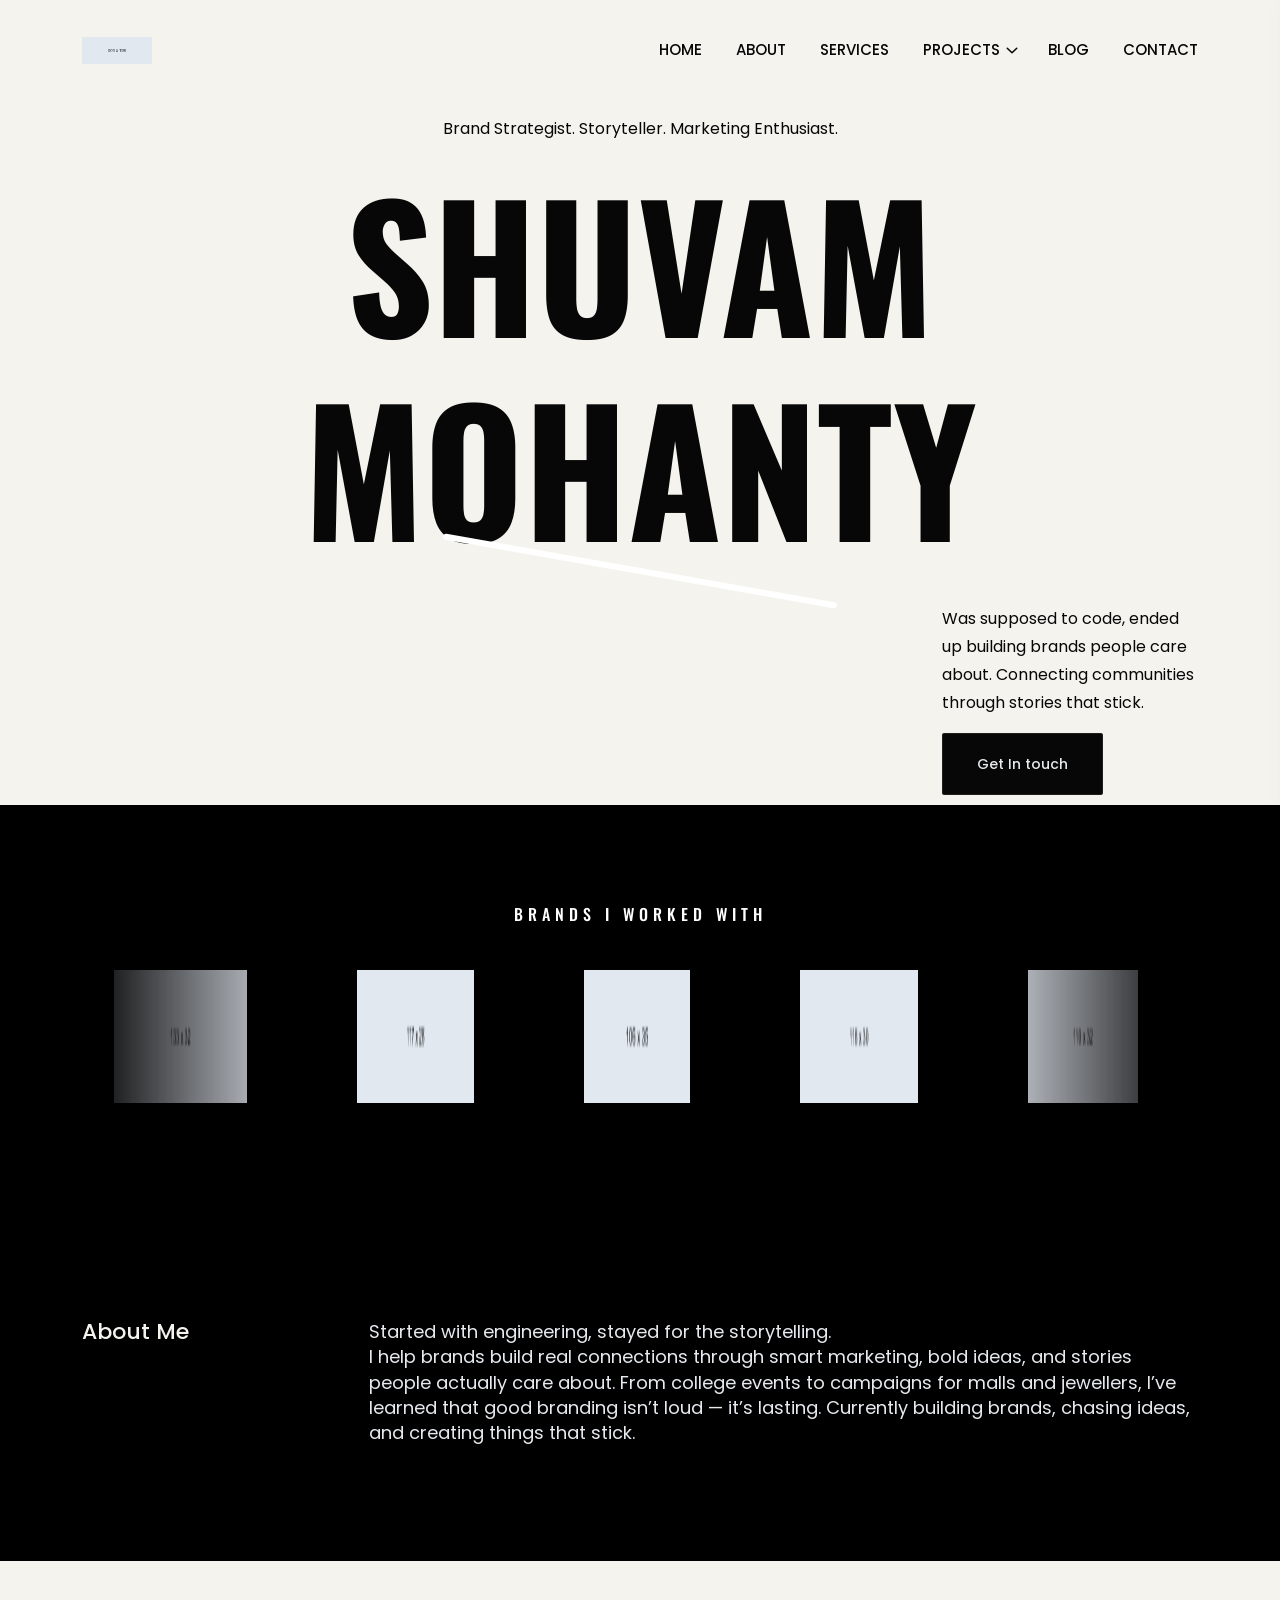
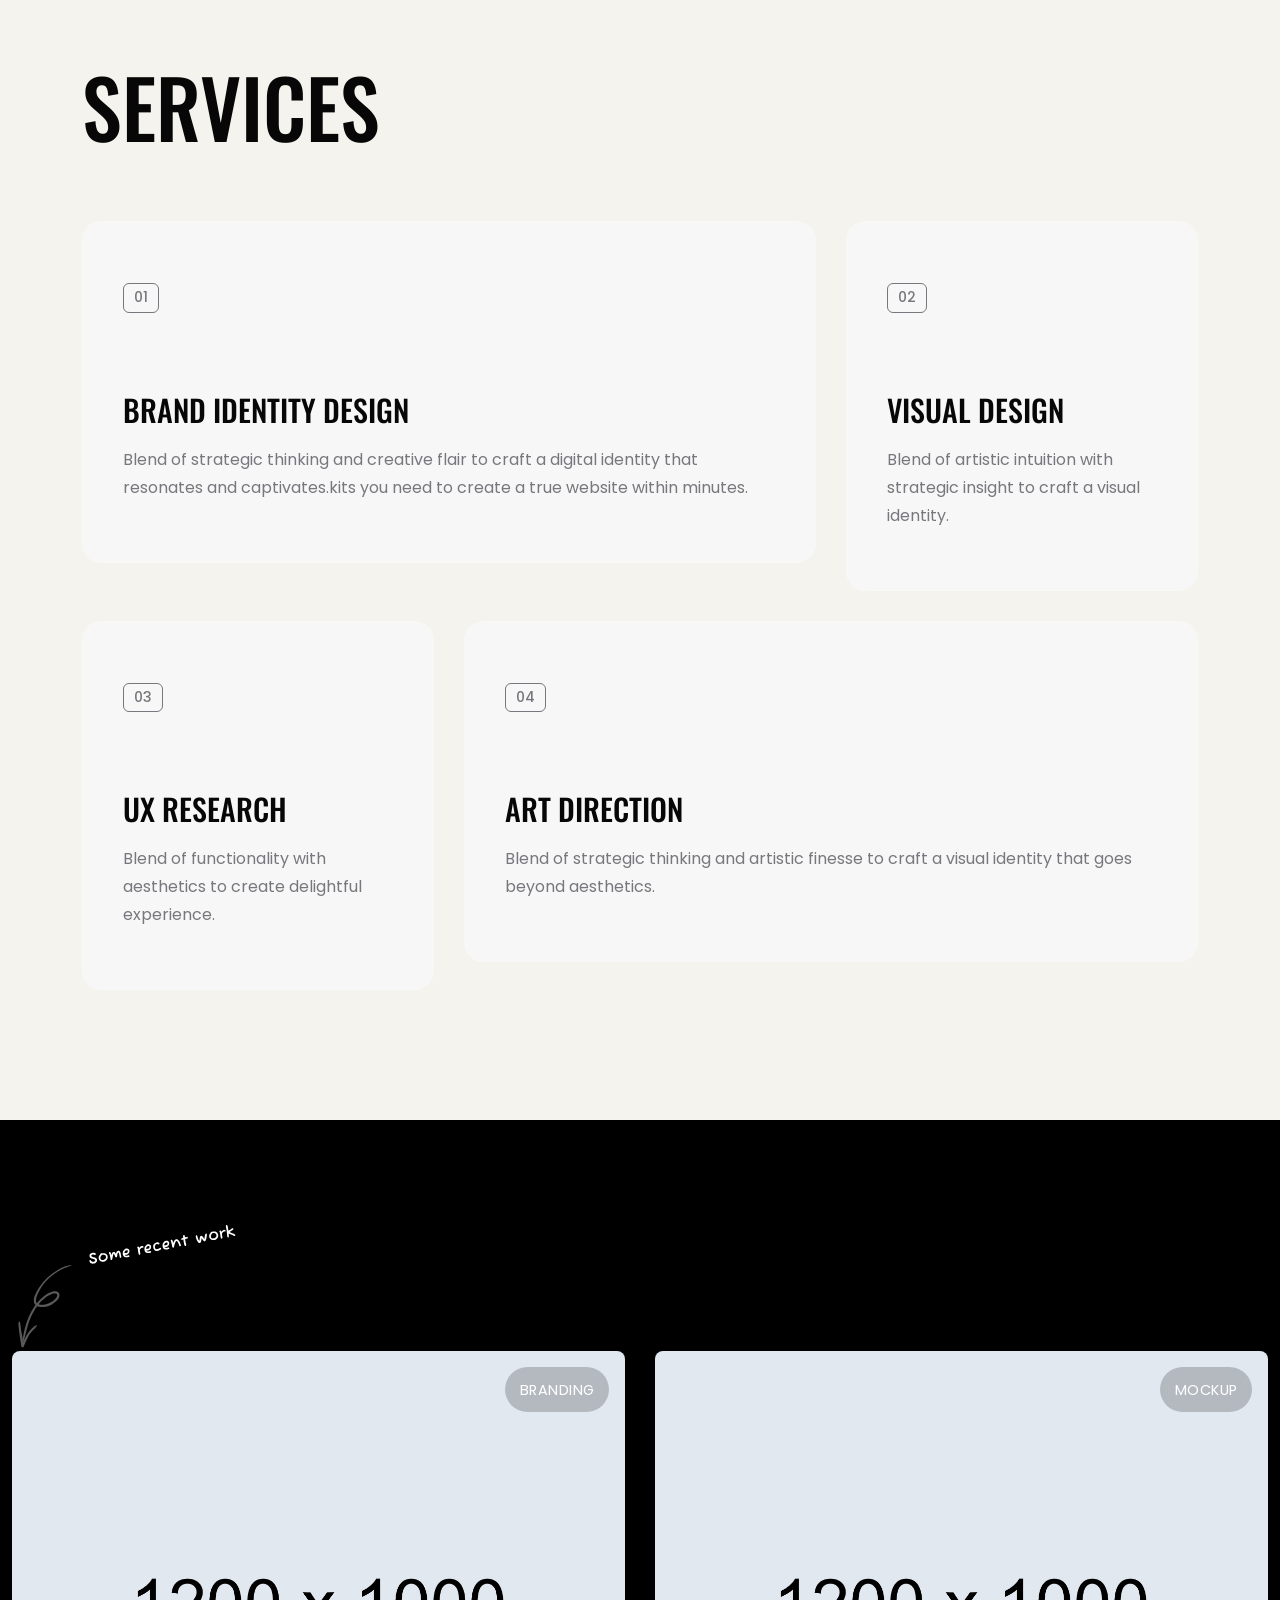
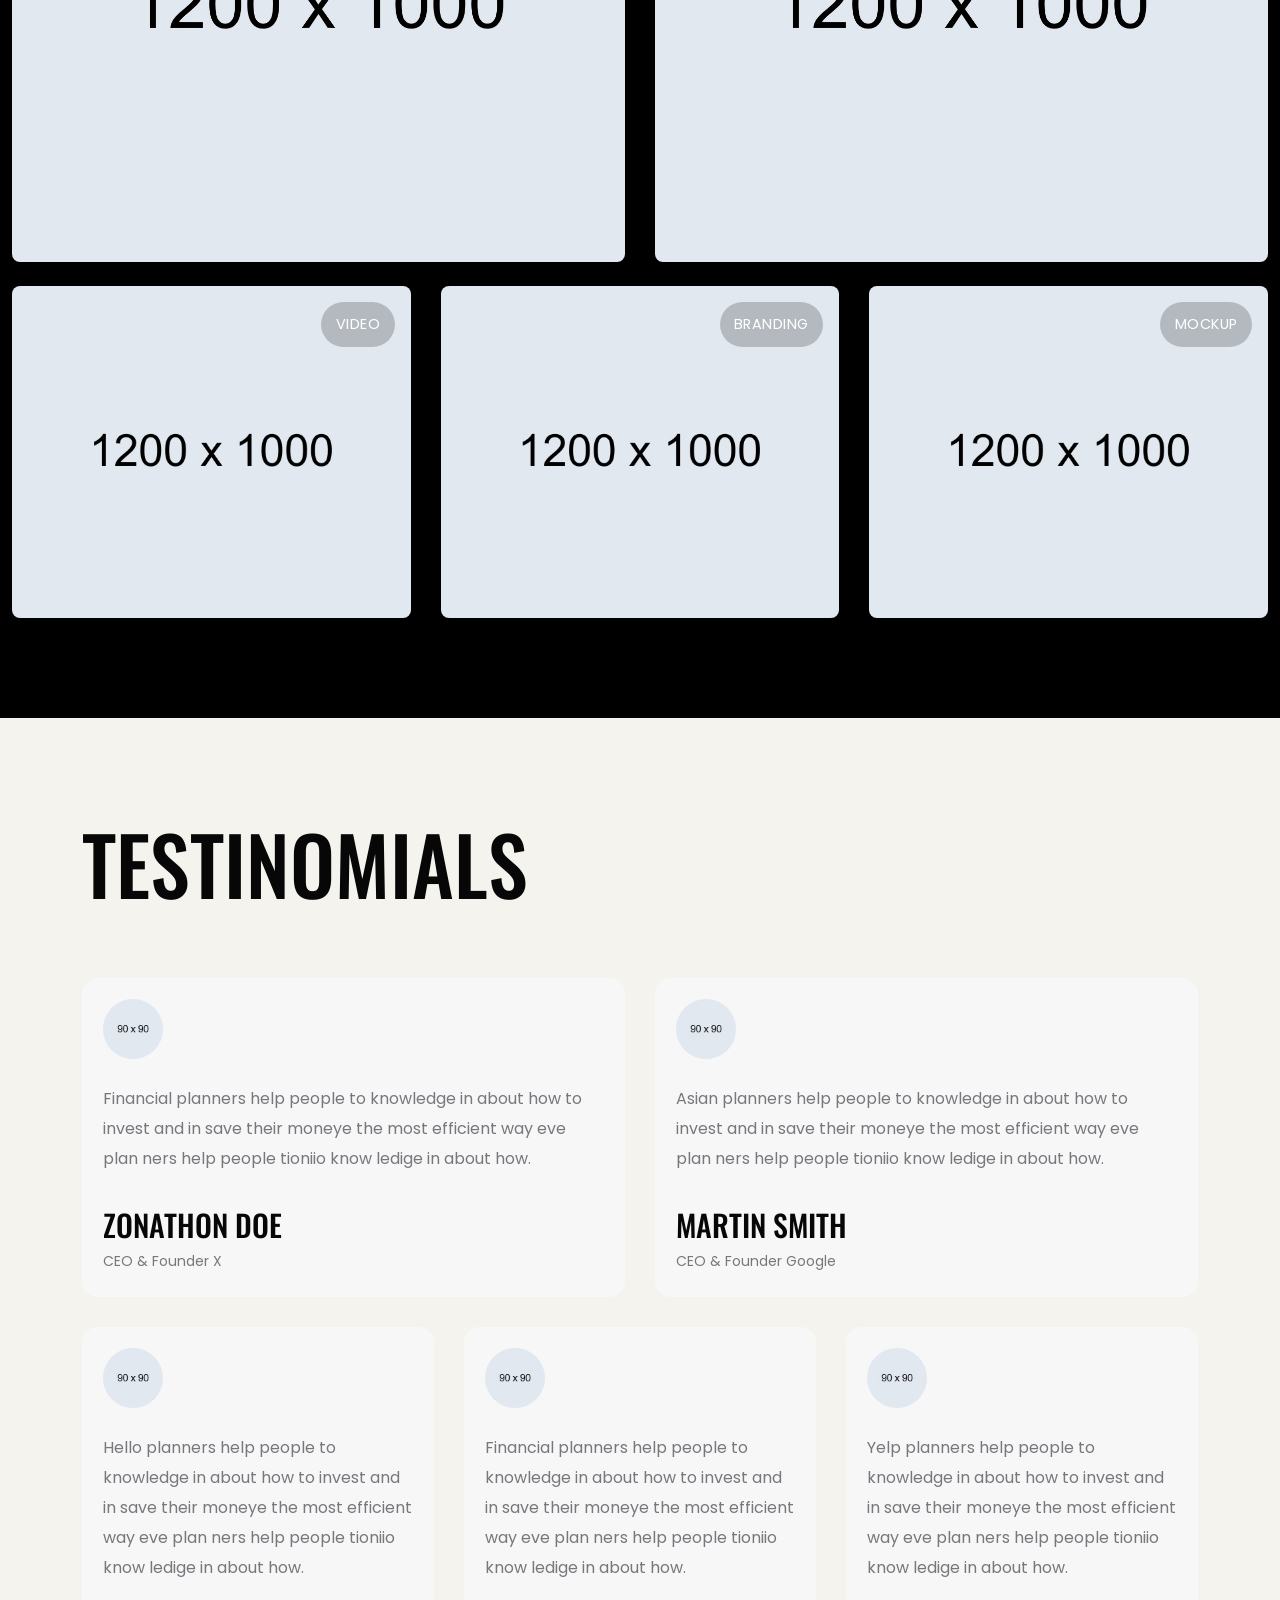
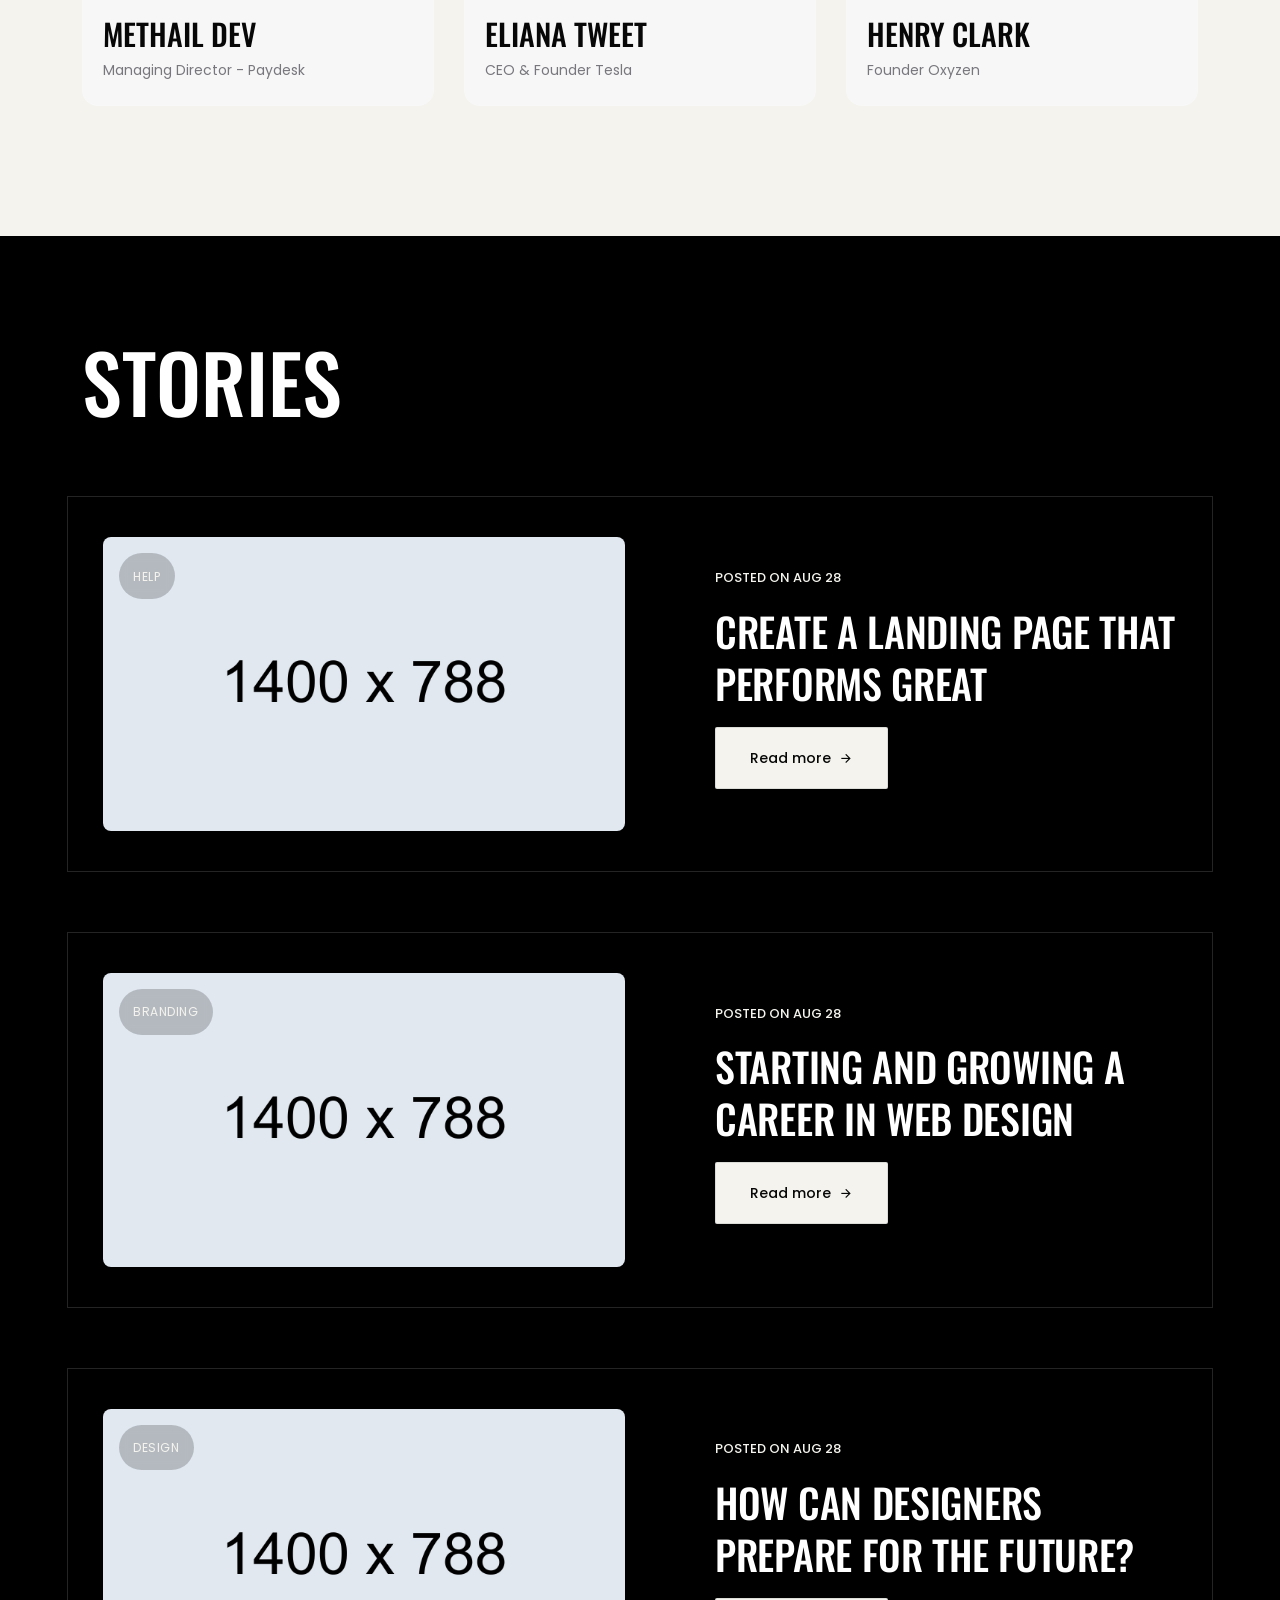
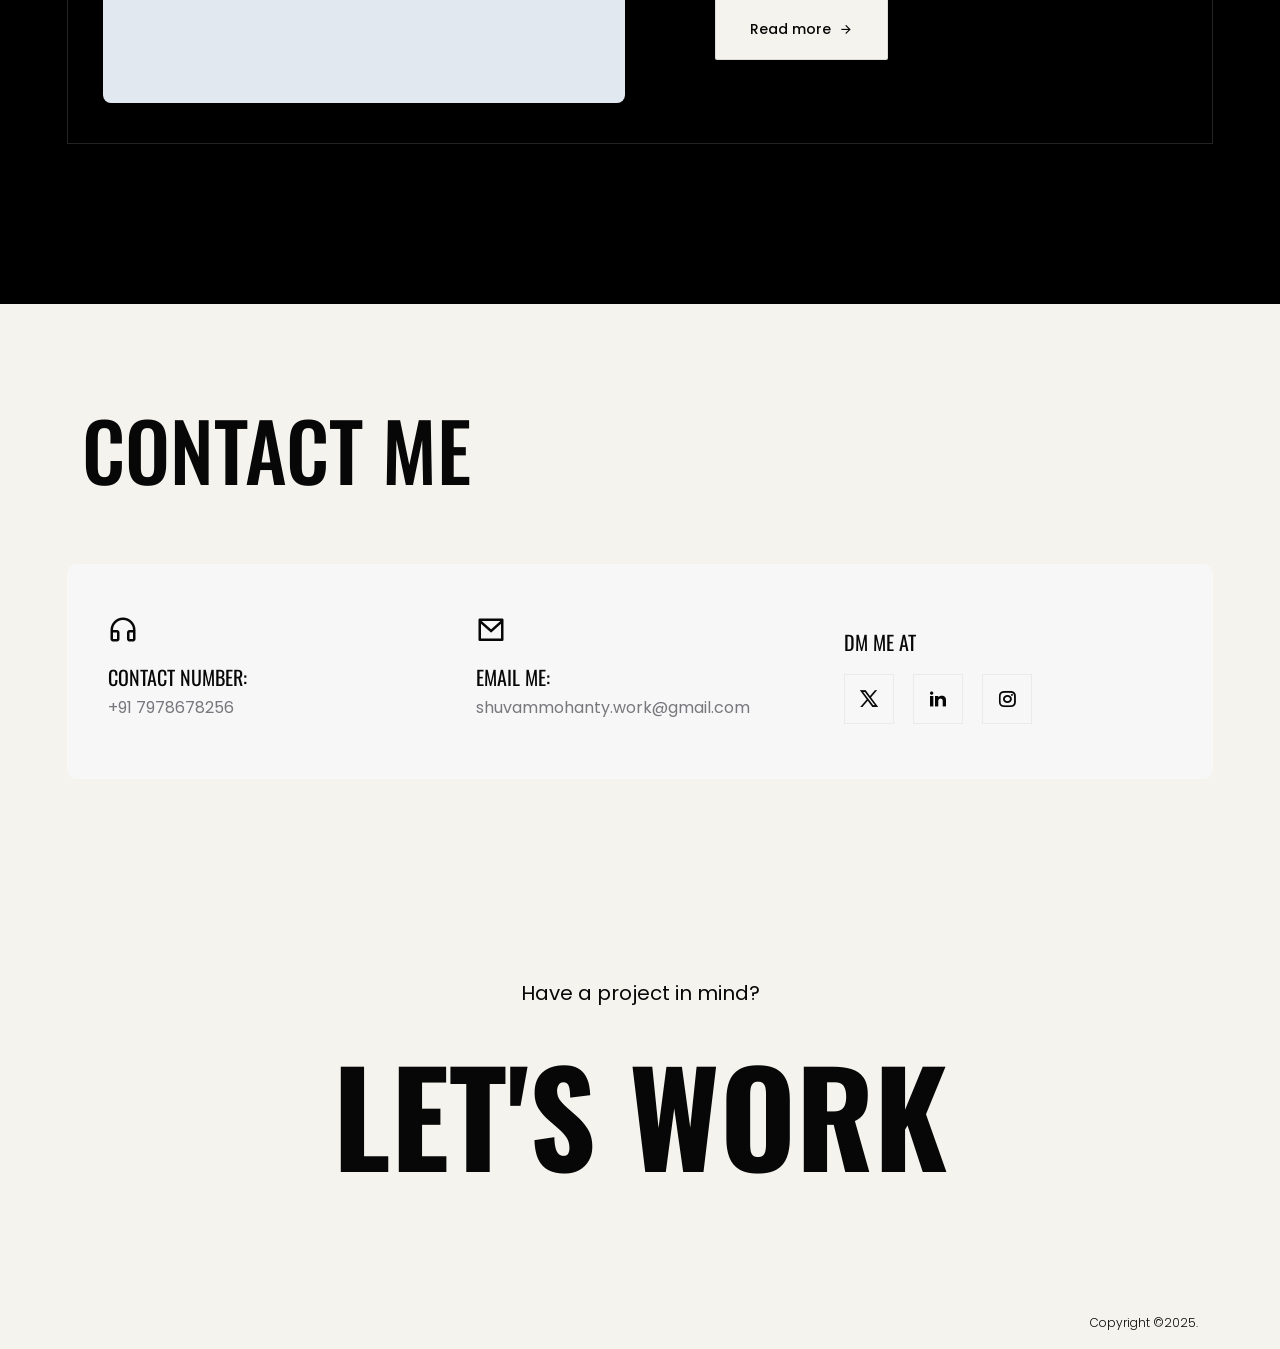
==== commit d11d5f48: "few changes that I remembered" ====
--- a/index.html
+++ b/index.html
@@ -150,7 +150,7 @@
             <div class="row">
                 <div class="col-lg-3 pt-30">
                     <!-- START HERO DESIGN AREA -->
-                    <div class="hero-content wow fadeInUp delay-0-2s">
+                    <!-- <div class="hero-content wow fadeInUp delay-0-2s">
                         <div class="clienti-reviews">
                             <ul class="clienti-profile">
                                 <li>
@@ -169,7 +169,7 @@
                             <p>100+ reviews <span style="color: #969696;">(4.96 of 5)</span><br>
                                 Five-star reviews from my esteemed clients.</p>
                         </div>
-                    </div>
+                    </div> -->
                     <!-- / END HERO DESIGN AREA -->
                 </div>
                 <div class="col-lg-6">
@@ -194,7 +194,7 @@
         <div class="container">
             <div class="row">
                 <div class="col-lg-12">
-                    <h2>Company I Worked With</h2>
+                    <h2>Brands I Worked With</h2>
                     <div class="company-list">
                         <div class="scroller" data-direction="left" data-speed="slow">
                             <div class="scroller__inner">
@@ -260,7 +260,7 @@
                 <!-- START SINGLE SERVICE DESIGN AREA -->
                 <div class="col-lg-8 col-md-7">
                     <div class="service-item wow fadeInUp delay-0-2s">
-                        <i class="ri-arrow-right-up-line"></i>
+                        <!-- <i class="ri-arrow-right-up-line"></i> -->
                         <h5>01</h5>
                         <h4>Brand Identity Design</h4>
                         <p>Blend of strategic thinking and creative flair to craft a digital identity that resonates and captivates.kits you need to create a true website within minutes.</p>
@@ -270,7 +270,7 @@
                 <!-- START SINGLE SERVICE DESIGN AREA -->
                 <div class="col-lg-4 col-md-5">
                     <div class="service-item wow fadeInUp delay-0-4s">
-                        <i class="ri-arrow-right-up-line"></i>
+                        <!-- <i class="ri-arrow-right-up-line"></i> -->
                         <h5>02</h5>
                         <h4>Visual Design</h4>
                         <p>Blend of artistic intuition with strategic insight to craft a visual identity.</p>
@@ -280,7 +280,7 @@
                 <!-- START SINGLE SERVICE DESIGN AREA -->
                 <div class="col-lg-4 col-md-5">
                     <div class="service-item wow fadeInUp delay-0-6s">
-                        <i class="ri-arrow-right-up-line"></i>
+                        <!-- <i class="ri-arrow-right-up-line"></i> -->
                         <h5>03</h5>
                         <h4>UX Research</h4>
                         <p>Blend of functionality with aesthetics to create delightful experience.</p>
@@ -290,7 +290,7 @@
                 <!-- START SINGLE SERVICE DESIGN AREA -->
                 <div class="col-lg-8 col-md-7">
                     <div class="service-item wow fadeInUp delay-0-8s">
-                        <i class="ri-arrow-right-up-line"></i>
+                        <!-- <i class="ri-arrow-right-up-line"></i> -->
                         <h5>04</h5>
                         <h4>Art Direction</h4>
                         <p>Blend of strategic thinking and artistic finesse to craft a visual identity that goes beyond aesthetics.</p>
--- a/assets/css/style.css
+++ b/assets/css/style.css
@@ -3446,6 +3446,7 @@
 
 .scroller__inner img {
     margin-right: 30px;
+    aspect-ratio: 1;
 }
 
 .scroller[data-animated="true"] {
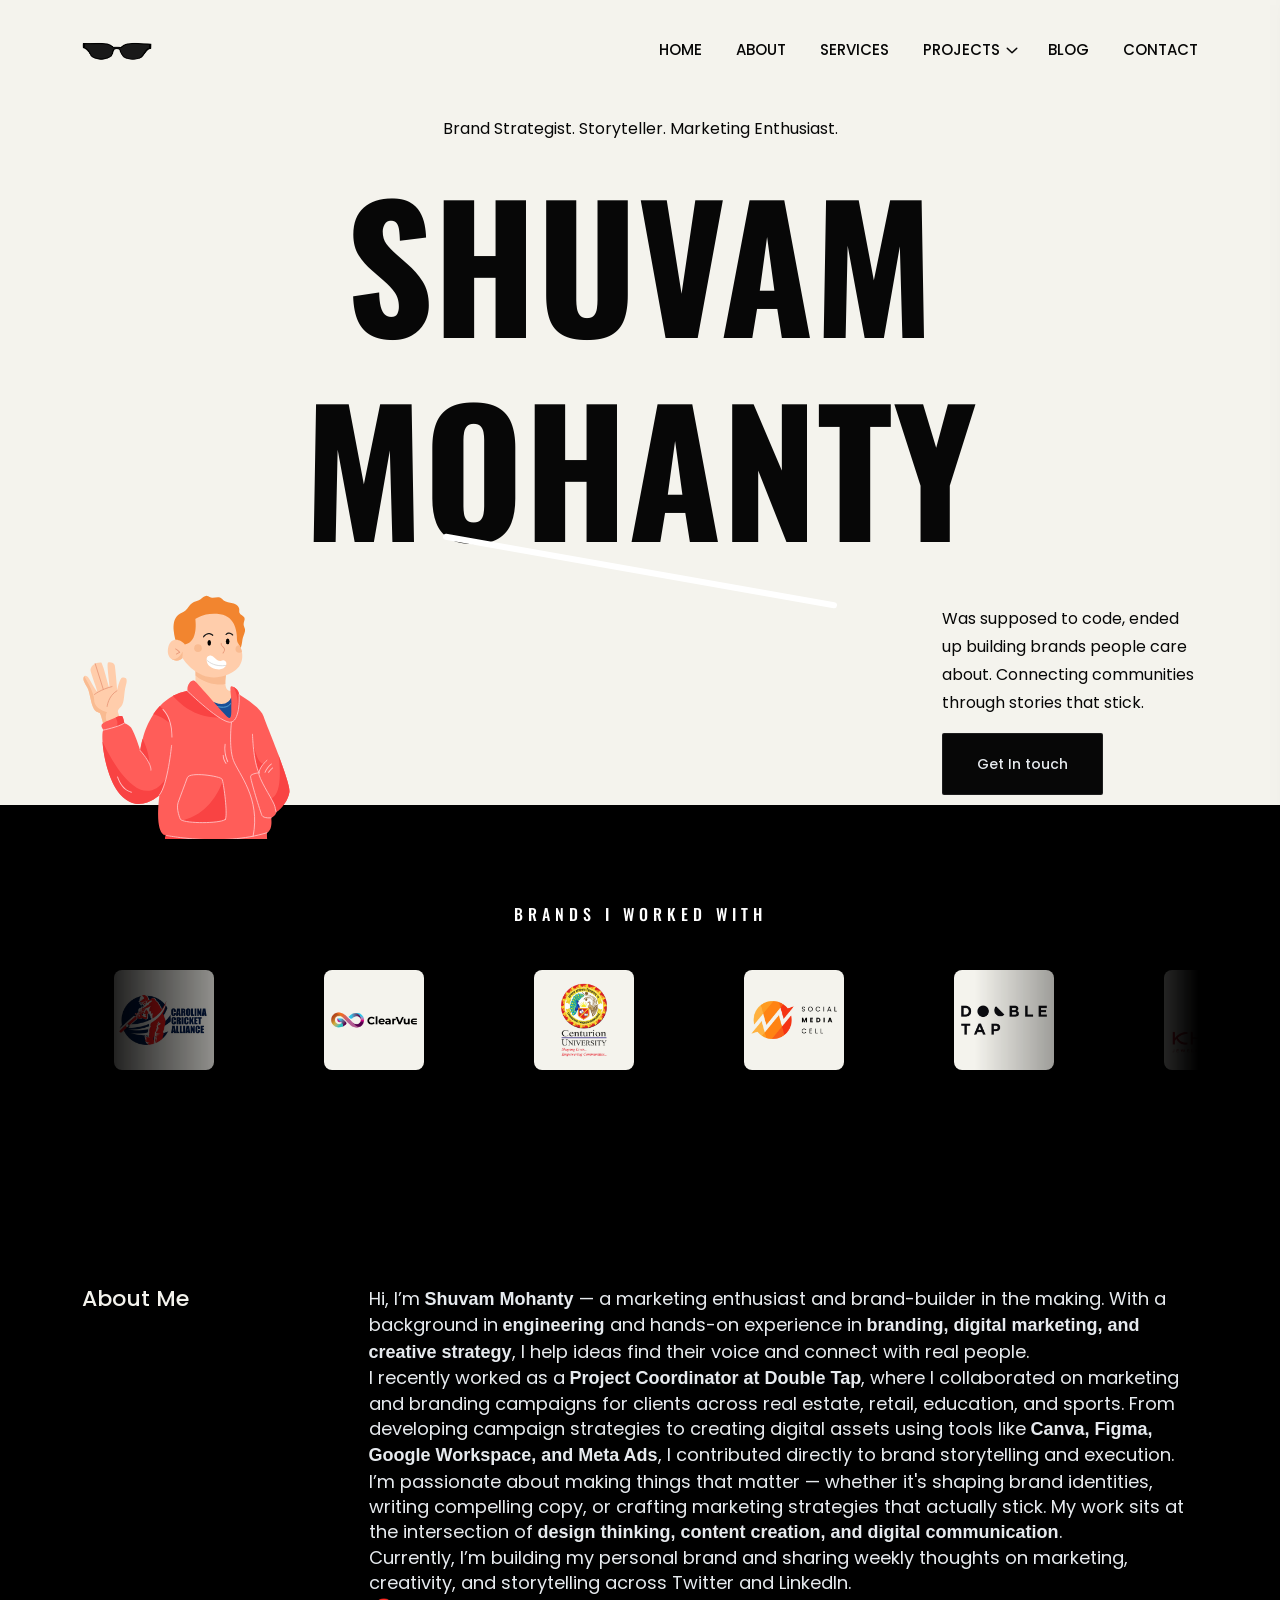
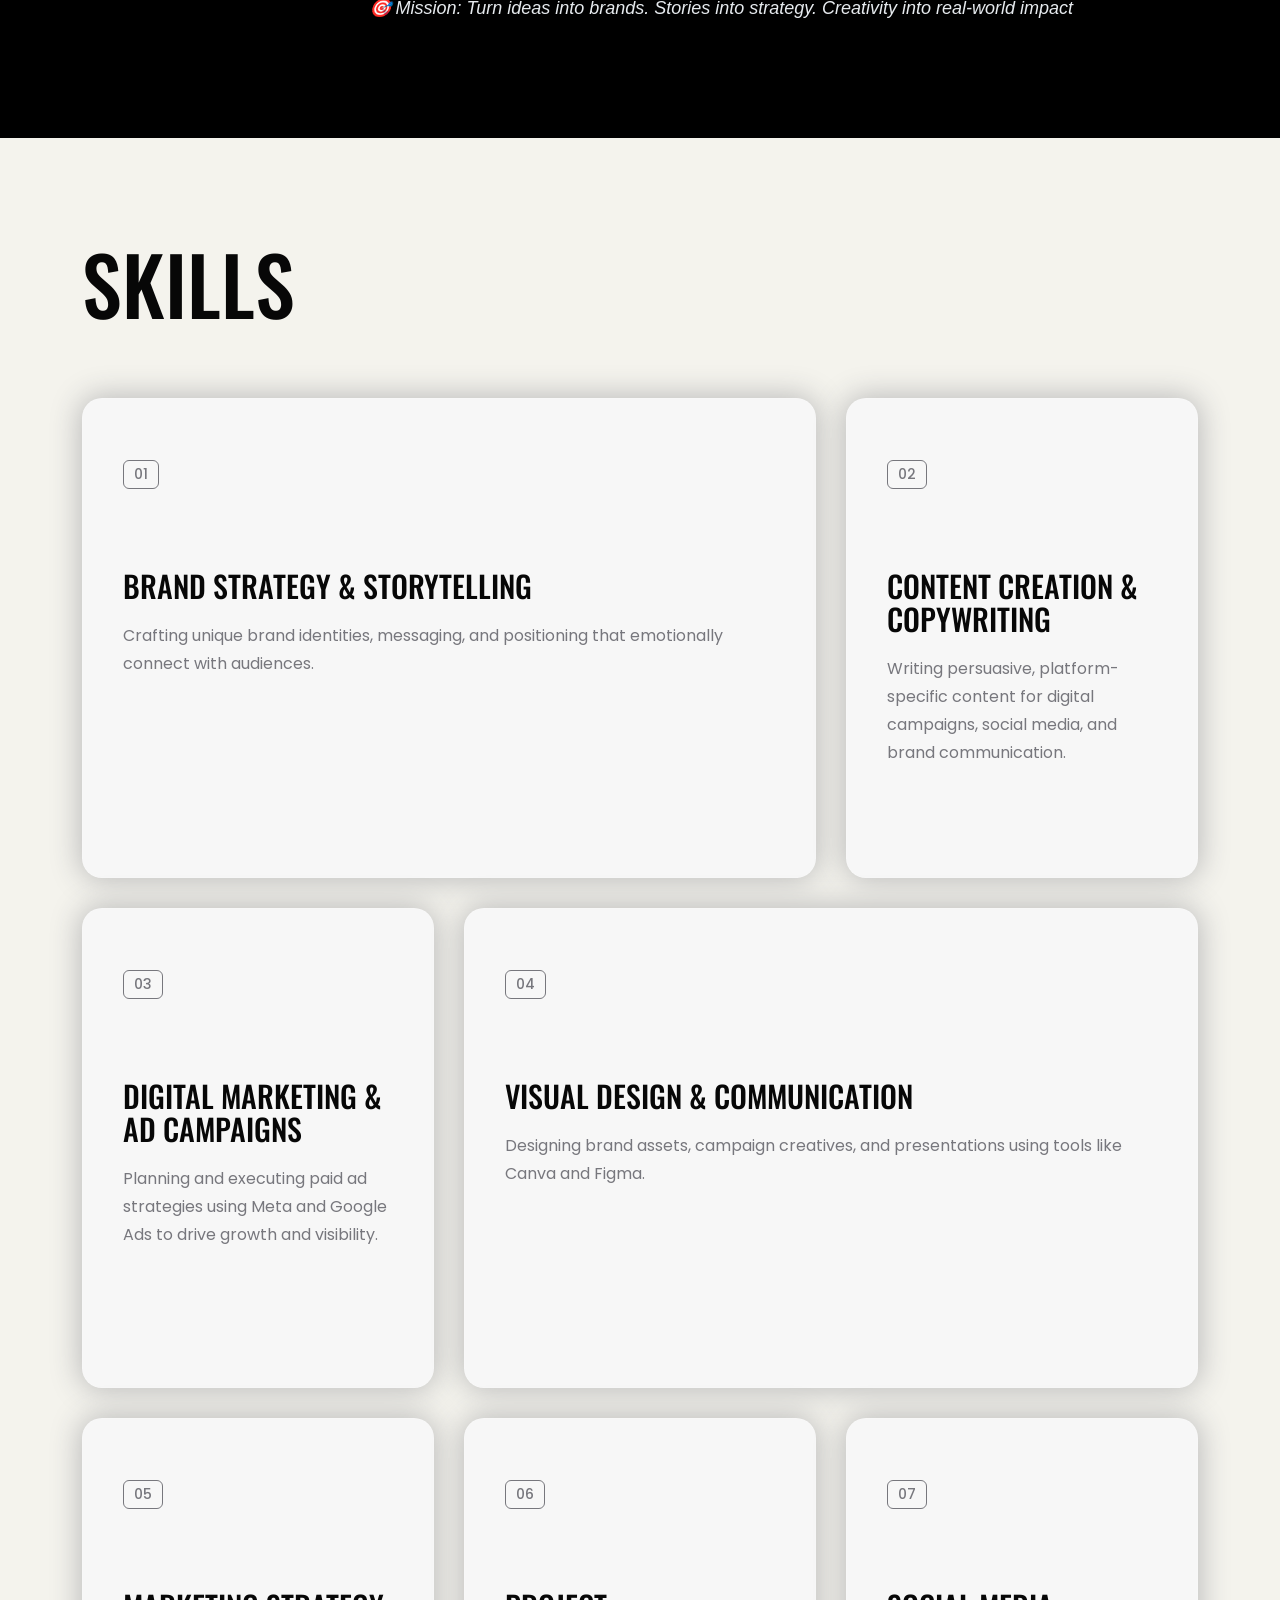
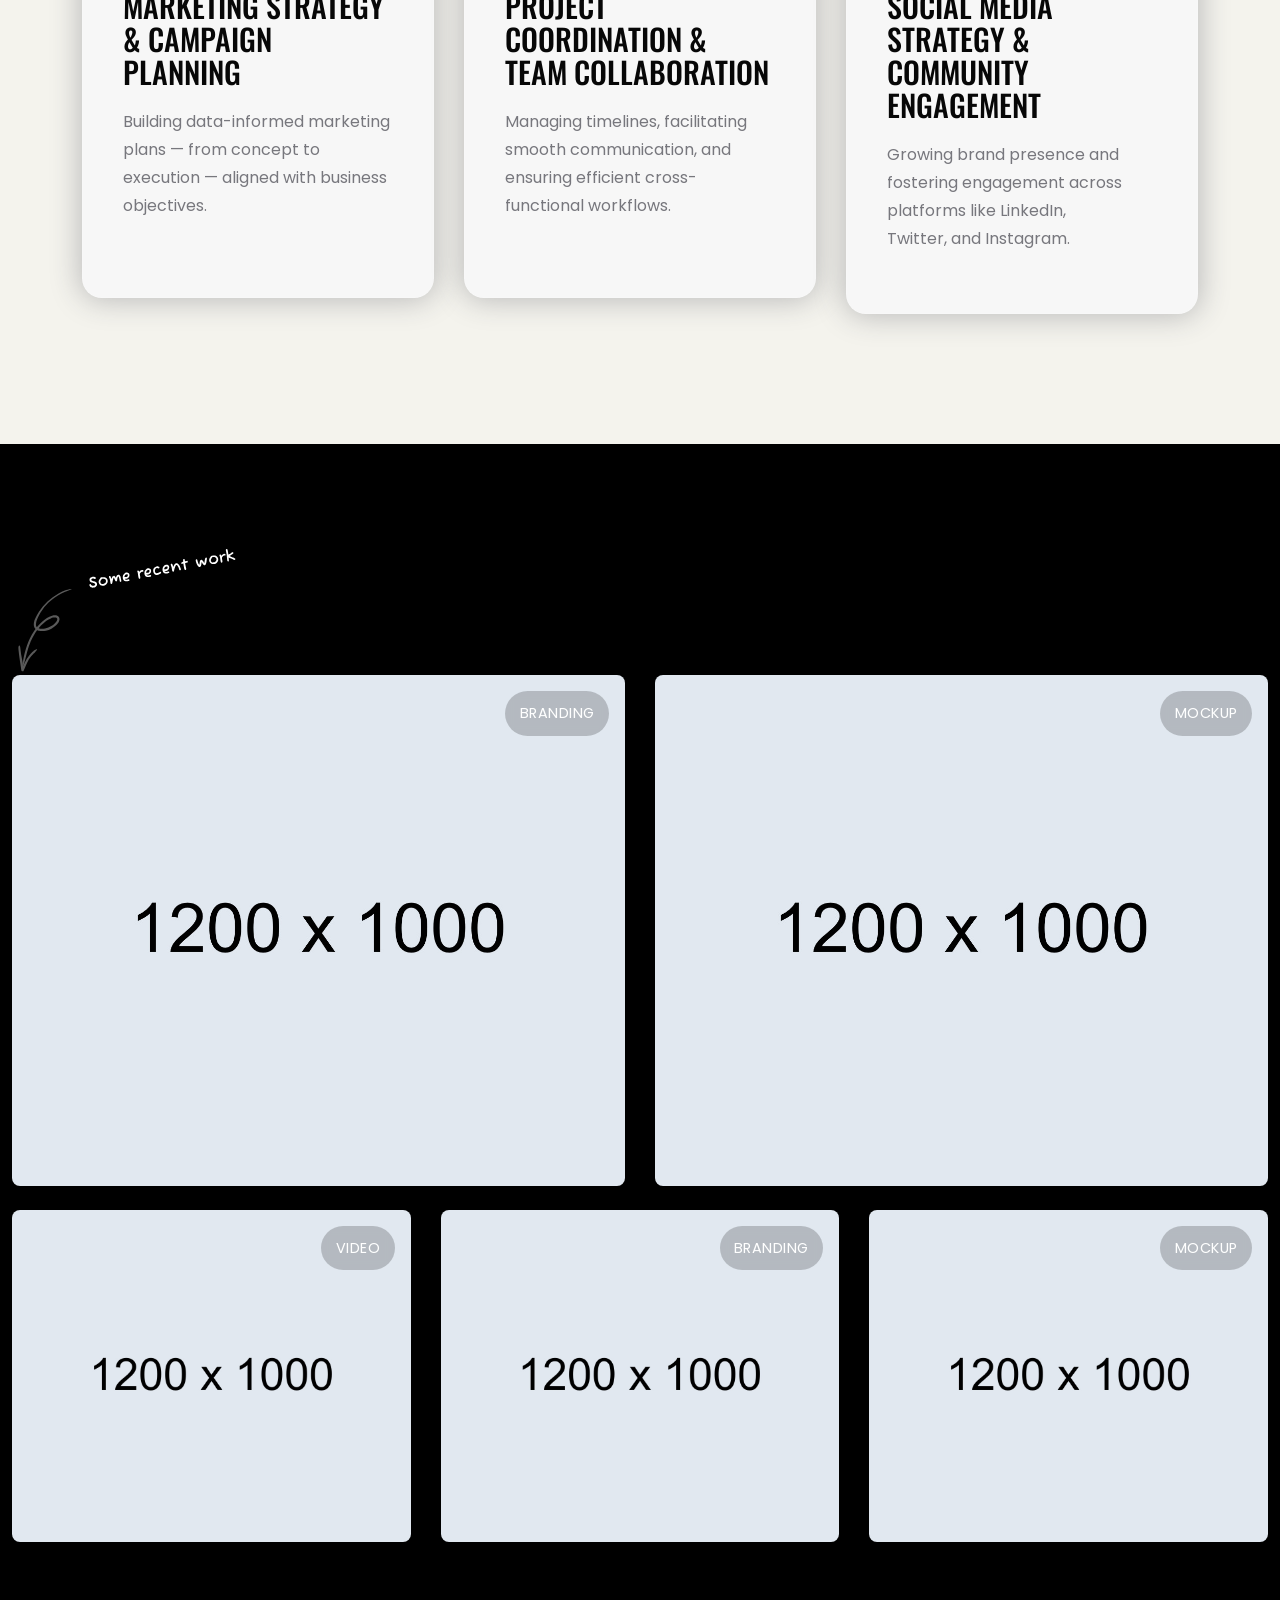
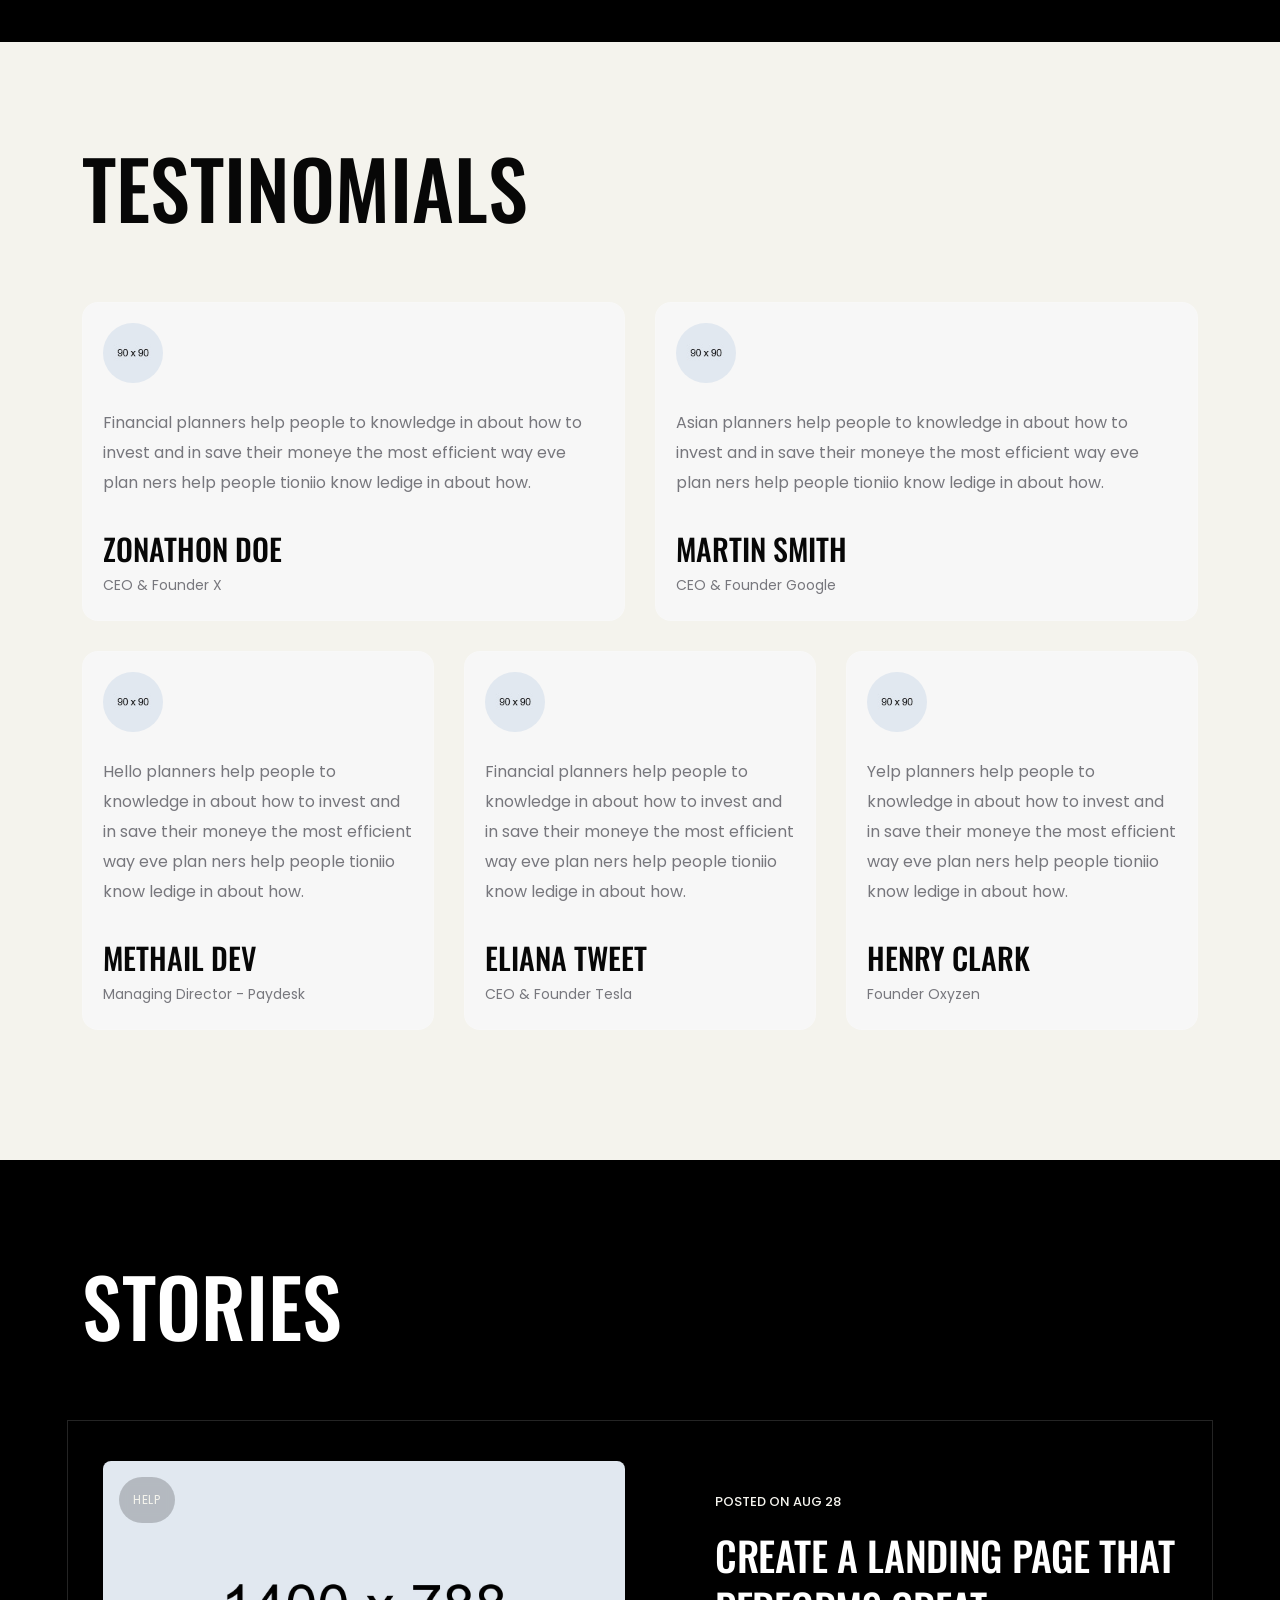
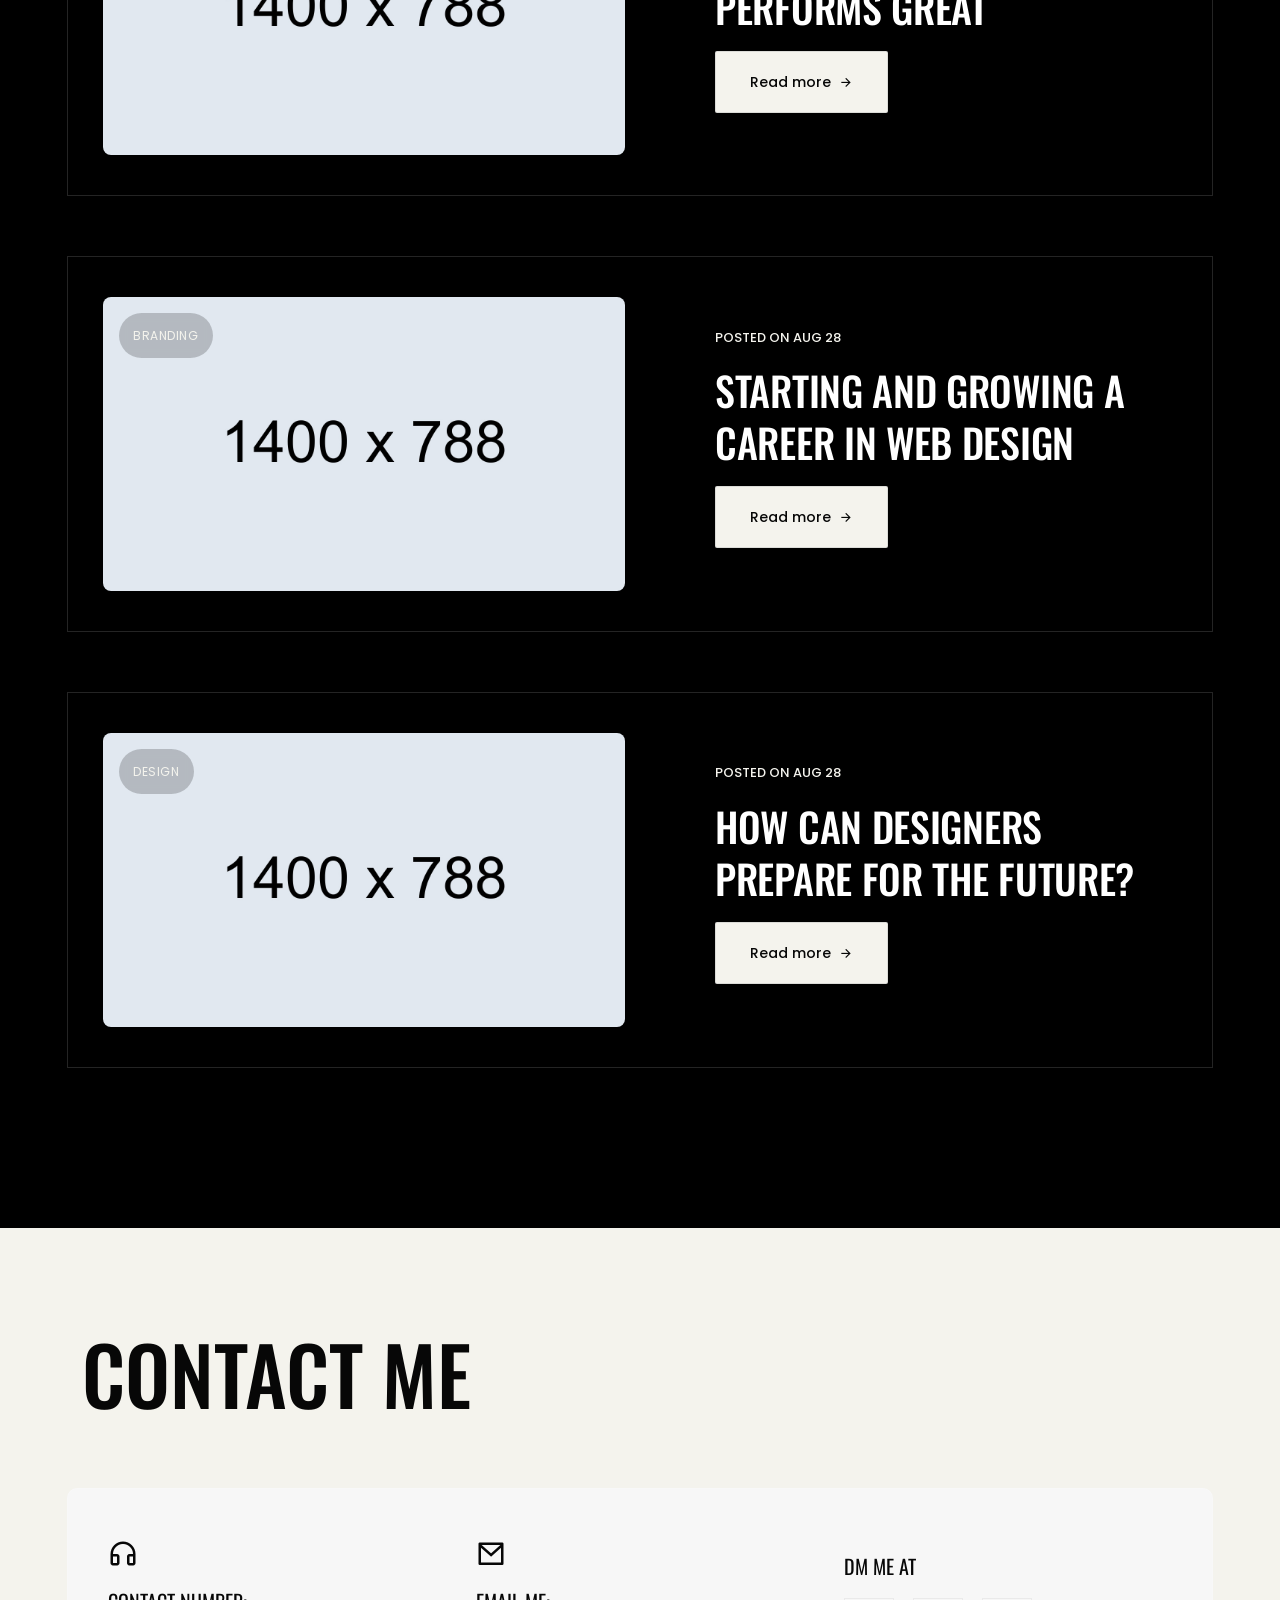
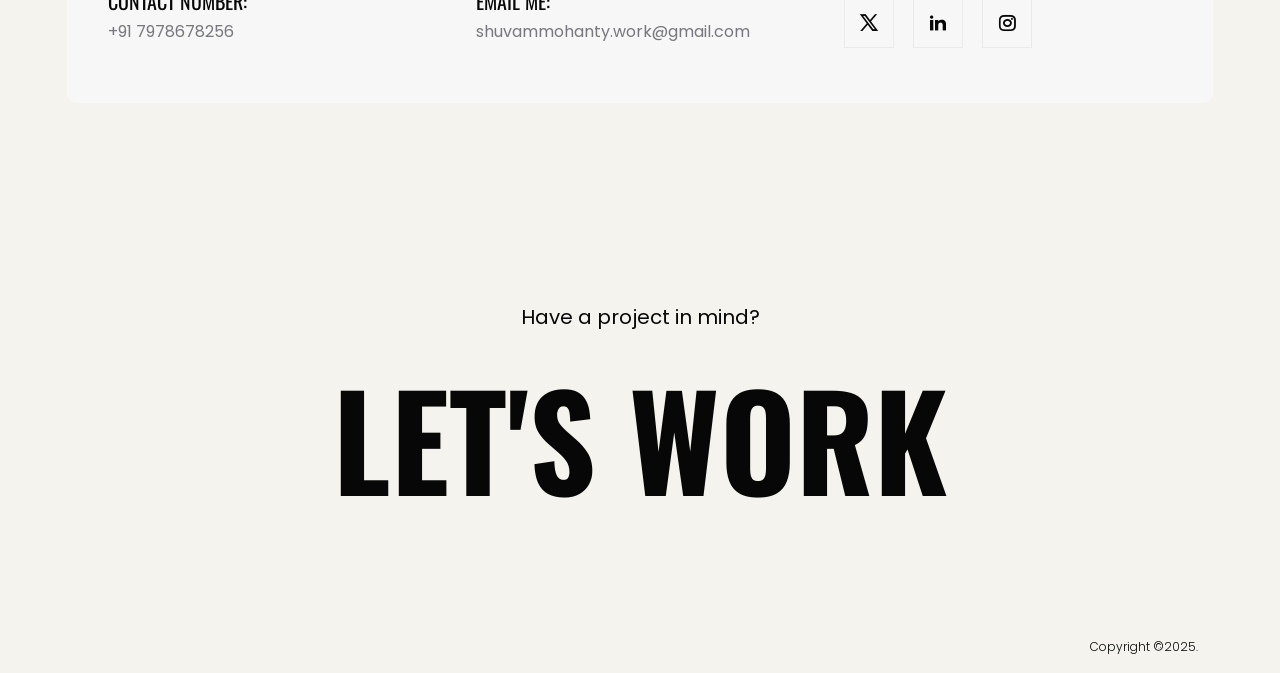
==== commit 24d0775e: "added more content" ====
--- a/index.html
+++ b/index.html
@@ -150,26 +150,627 @@
             <div class="row">
                 <div class="col-lg-3 pt-30">
                     <!-- START HERO DESIGN AREA -->
-                    <!-- <div class="hero-content wow fadeInUp delay-0-2s">
-                        <div class="clienti-reviews">
-                            <ul class="clienti-profile">
-                                <li>
-                                    <img class="img-fluid" src="assets/images/avatar/01.jpg" alt="client">
-                                </li>
-                                <li>
-                                    <img class="img-fluid" src="assets/images/avatar/02.jpg" alt="client">
-                                </li>
-                                <li>
-                                    <img class="img-fluid" src="assets/images/avatar/03.jpg" alt="client">
-                                </li>
-                            </ul>
-                            
-                        </div>
-                        <div class="reviews">
-                            <p>100+ reviews <span style="color: #969696;">(4.96 of 5)</span><br>
-                                Five-star reviews from my esteemed clients.</p>
-                        </div>
-                    </div> -->
+                    <div class="hero-content hiSvg wow fadeInUp delay-0-2s">
+                        
+                    <?xml version="1.0" encoding="utf-8"?>
+                    <!-- Generator: Adobe Illustrator 28.0.0, SVG Export Plug-In . SVG Version: 6.00 Build 0)  -->
+                    <svg version="1.1" xmlns="http://www.w3.org/2000/svg" id="hiSVG" xmlns:xlink="http://www.w3.org/1999/xlink" x="0px" y="0px"
+                        viewBox="0 0 750 400"  xml:space="preserve">
+                    <style type="text/css">
+                        .st0{display:none;}
+                        .st1{display:inline;fill:#E8EDEF;}
+                        .st2{display:inline;}
+                        .st3{opacity:0.23;fill:#5BA2D6;}
+                        .st4{fill:#194F97;}
+                        .st5{fill:none;stroke:#5BA2D6;stroke-linecap:round;stroke-linejoin:round;stroke-miterlimit:10;}
+                        .st6{fill:#E58E67;}
+                        .st7{fill:#E2764B;}
+                        .st8{fill:#FFFFFF;}
+                        .st9{fill:none;stroke:#D7D1CC;stroke-width:1.5;stroke-linecap:round;stroke-linejoin:round;stroke-miterlimit:10;}
+                        .st10{fill:#F2EFEE;}
+                        .st11{fill:none;stroke:#BC5337;stroke-linecap:round;stroke-linejoin:round;stroke-miterlimit:10;}
+                        .st12{fill:#FFBFC2;}
+                        .st13{fill:#F4ABB1;}
+                        .st14{fill:none;stroke:#eb4d3d;stroke-miterlimit:10;}
+                        .st15{fill:#eb4d3d;}
+                        .st16{fill:#1A1A1A;}
+                        .st17{fill:#BC5337;}
+                        .st18{display:inline;fill:#DB1E1B;}
+                        .st19{display:inline;fill:#eb4d3d;}
+                        .st20{display:inline;fill:#FFCDAB;}
+                        .st21{display:inline;fill:#F7C39F;}
+                        .st22{fill:#FFCDAB;}
+                        .st23{fill:none;stroke:#E89879;stroke-linecap:round;stroke-linejoin:round;stroke-miterlimit:10;}
+                        .st24{fill:#F7C39F;}
+                        .st25{display:inline;fill:none;stroke:#E8A685;stroke-linecap:round;stroke-linejoin:round;stroke-miterlimit:10;}
+                        .st26{fill:#E89879;}
+                        .st27{display:inline;fill:#FEFEFE;}
+                        .st28{display:inline;opacity:0.36;fill:#3A8EC1;}
+                        .st29{fill:#5BA2D6;}
+                        .st30{fill:none;stroke:#000000;stroke-miterlimit:10;}
+                        .st31{fill:none;stroke:#033B6D;stroke-linecap:round;stroke-linejoin:round;stroke-miterlimit:10;}
+                        .st32{opacity:0.14;fill:#3A8EC1;}
+                        .st33{display:inline;fill:#F2852F;}
+                        
+                            .st34{display:inline;fill:none;stroke:#1A1A1A;stroke-width:1.5;stroke-linecap:round;stroke-linejoin:round;stroke-miterlimit:10;}
+                        .st35{display:inline;fill:#F8D429;}
+                        .st36{fill:#F9BB91;}
+                        .st37{fill:none;stroke:#60AAD9;stroke-width:1.4039;stroke-miterlimit:10;}
+                        .st38{fill:none;stroke:#E89879;stroke-width:1.4039;stroke-linecap:round;stroke-linejoin:round;stroke-miterlimit:10;}
+                        .st39{fill:none;stroke:#eb4d3d;stroke-width:1.4039;stroke-miterlimit:10;}
+                        .st40{fill:#FF5D59;}
+                        .st41{fill:#F94343;}
+                        .st42{fill:none;stroke:#FFC6C8;stroke-width:1.4039;stroke-linecap:round;stroke-linejoin:round;stroke-miterlimit:10;}
+                        .st43{fill:#FFC6C8;}
+                        .st44{fill:#F2852F;}
+                        .st45{fill:none;stroke:#D7D6D4;stroke-width:1.4039;stroke-miterlimit:10;}
+                    </style>
+                    <g id="BACKGROUND" class="st0">
+                        <rect x="-0.3" y="-0.3" class="st1" width="750" height="500"/>
+                        <g class="st2">
+                            <path class="st3" d="M145.6,417.2c-26.4-12-53.8-28.1-64.5-55.1c-11.8-29.9,0.6-63.5,0.3-95.7c-0.2-25.5-8.5-50.1-15-74.8
+                                c-6.5-24.7-11.3-50.9-4.6-75.5c4.5-16.5,14-31.4,26.3-43.2c21.7-20.8,52.9-32.1,82.6-27.3s56.7,26.5,65.3,55.3
+                                c12.3,40.8-11.7,84.3-6.6,126.6c2,16.5,8.4,32.2,12.7,48.3c4.6,17.1,6.9,34.8,6.8,52.5c-0.2,27.1-7,56.1-27.3,74.2
+                                C201.2,420.8,170.8,428.6,145.6,417.2z"/>
+                            <path class="st3" d="M271.1,339.8c2.8-11.8,8.7-22.5,12.7-34c8-22.8,8-47.6,5.3-71.6s-8-47.7-10.4-71.7
+                                c-1.9-18.9-1.9-38.3,3.9-56.3c10-30.9,37.4-55,68.8-63s66.1-0.5,92.7,18.1c8.4,5.9,16.2,12.8,21.8,21.4
+                                c14.8,22.6,12.4,52.2,5.7,78.4c-6.6,26.2-17,52-16.4,79c0.4,19.8,6.7,38.9,13,57.7s12.7,37.9,13.4,57.6s-5.1,40.8-19.9,53.9
+                                c-10,8.9-23.2,13.5-36.2,16.6c-48.9,11.4-123.5,9.6-148.9-42.3C270,370.2,267.7,354.5,271.1,339.8z"/>
+                            <path class="st3" d="M504.8,322c3.5-29.6,19.8-56.1,27.4-84.9c5.7-21.6,6.4-44.1,9.2-66.3c2.8-22.1,8-44.8,21.3-62.7
+                                c17.7-23.9,49.4-36.6,78.7-31.4c29.3,5.2,54.7,28,63.1,56.6c10.8,36.8-5.6,75.9-4.7,114.2c0.5,21.3,6.3,42,9.9,63s4.6,43.3-4,62.8
+                                c-11.5,26.1-38.7,42.6-66.8,47.7c-27.9,5.1-57,0.1-84.6-4.4c-22.2-3.6-37.1-29.8-44-49.1C505,353.1,503,337.4,504.8,322z"/>
+                        </g>
+                    </g>
+                    <g id="OBJECTS">
+                        <g class="st0">
+                            <g class="st2">
+                                <path class="st4" d="M333.3,411.9c-0.2,0.1,2.1,21.7,2.1,21.7s99.9,8.7,123.7-16.3c4-9.4,2.1-12.5,2.1-12.5
+                                    S363.7,395.2,333.3,411.9z"/>
+                                <polyline class="st5" points="385.4,428.2 401.7,428.2 401.7,434.2 			"/>
+                            </g>
+                            <g class="st2">
+                                <g>
+                                    <path class="st6" d="M410.1,208.4c-2.1,4.7-5,9.1-8.6,12.8c-1.7,1.8-3.7,3.5-6.1,4c-1.4,0.3-3,0.2-4.4,0
+                                        c-5.7-0.7-11.4-1.8-16.5-4.2c-5.1-2.5-9.7-6.4-12.1-11.6c-0.1-0.3-0.3-0.7-0.2-1c0.1-0.5,0.5-0.8,0.9-1.2
+                                        c3.7-3.3,4.5-8.6,4.8-13.5c0-0.4,0-0.7,0.1-1.1c0.2-3.6,0.2-7.2,0.1-10.9l1.1-0.4c1.7-1.8,4.5-1.5,6.9-1.1
+                                        c8.6,1.6,17,4.2,25.1,7.7c-0.1,2.8-0.5,5.6-0.5,8.3c0,1.5,0.2,3.1,0.5,4.6C402.1,204.9,405.8,208.9,410.1,208.4z"/>
+                                </g>
+                                <path class="st7" d="M401,187.8c-0.1,2.8-0.5,5.6-0.5,8.3c-4,0.9-8.9,1.1-14.5,0.8c-6.6-0.4-13.1-2-18.2-4.4
+                                    c0.2-3.6,0.2-7.2,0.1-10.9l1.1-0.4c1.7-1.8,4.5-1.5,6.9-1.1C384.5,181.8,393,184.3,401,187.8z"/>
+                            </g>
+                            <g class="st2">
+                                <path class="st8" d="M415.1,407.2c0,0-38.9,3.5-43.8,1.9c-0.7-0.2-1.1-3.9-1.5-10.2c-2.2-40.5,1.5-188.1,1.5-188.1
+                                    s22.6,19.1,35.6-6.6c1.4,3,2.6,12.4,3.6,25.6C414.5,285.1,415.1,407.2,415.1,407.2z"/>
+                                <path class="st9" d="M369.1,213.5c0,0,23.4,16.3,33.8,1.2"/>
+                                <path class="st10" d="M415.1,407.2c0,0-38.9,3.5-43.8,1.9c-0.7-0.2-1.1-3.9-1.5-10.2c4.4-2.1,9.8-4.4,15.6-6.9
+                                    c15.6-6.5,12.3-28.3,8.1-52.5c-3.2-18.1,10.1-79.9,16.9-109.7C414.5,285.1,415.1,407.2,415.1,407.2z"/>
+                            </g>
+                            <g class="st2">
+                                <path class="st6" d="M272.3,432c-1.7,2.9-3.7,6.3-3.6,7.3c0.1,1.8,3.4,4.3,0.1,11c-3.3,6.8-9.6,14.5-11.2,18.9
+                                    c-1.6,4.5-2.5,10.5-5.7,12c-0.6,0.3-1.1,0.4-1.5,0.4c-1.9,0-2.4-2.3-2.2-4.3c0.2-2.5,4.4-14.6,4.8-18.6s-11.2,22.1-13.4,23.2
+                                    c-1.4,0.7-4.5,2.1-8.4,0.8v0c-1.8-0.6-3.9-1.9-6-4.3c1.6-6,14.2-24.9,14.3-26.5c0-0.1,0-0.1,0-0.1c0,0-0.1,0-0.1,0
+                                    c-1.7,0.9-17.3,21.8-19.5,21c-2.3-0.8-4.9-5.1-3-7.9c1.9-2.8,18-21,18.5-21.6c-0.5,0.3-12.3,7.8-14.6,5.5
+                                    c-2.3-2.4-4.5-4.6,4.1-9.2c8.6-4.6,14.9-12.7,21.3-12.9c6.3-0.2,6.2,0.3,8.8-4.8c2.6-5.1,4.3-4.4,4.3-4.4l15.9,10.1
+                                    C275.1,427.6,273.8,429.6,272.3,432z"/>
+                                <path class="st11" d="M257.4,438.5c0,0-9.4,7.7-21,4.4"/>
+                                <path class="st11" d="M257.7,458.8c0,0-9.2-1-20.9-8.4"/>
+                                <line class="st11" x1="231.2" y1="482.7" x2="246.2" y2="455.3"/>
+                                <path class="st7" d="M268.8,439.3c0.1,1.8,3.4,4.3,0.1,11c-3.3,6.8-9.6,14.5-11.2,18.9c-1.6,4.5-2.5,10.5-5.7,12
+                                    c-0.6,0.3-1.1,0.4-1.5,0.4c2.5-6.4,7.8-19.6,11.7-27.1c5.2-10.2,2-18.4-4.8-22.9c3.8-4.3,0.8-8.7,0.5-9.1l14.6,9.4
+                                    C270.6,434.9,268.7,438.3,268.8,439.3z"/>
+                            </g>
+                            <g class="st2">
+                                <path class="st6" d="M464,91.1L447,99.4c0,0-1.7,0.5-3.7-4.9c-2-5.4-1.9-4.9-8.2-5.8c-6.3-0.9-11.7-9.6-19.7-15.1
+                                    c-8-5.6-5.7-7.5-3.1-9.6c2.5-2,13.4,6.7,13.9,7.1c-0.4-0.6-14.4-20.6-15.9-23.5c-1.6-3,1.5-7.1,3.8-7.6
+                                    c2.3-0.5,15.5,22.1,17.1,23c0.1,0,0.1,0,0.1,0c0,0,0,0,0-0.1c0.1-1.6-10.3-21.8-11.2-27.9c2.3-2.1,4.5-3.1,6.4-3.6
+                                    c4-0.9,6.9,0.8,8.3,1.7c2,1.3,10.7,28.5,10.7,24.5c0-4-2.8-16.5-2.7-19c0.1-2.4,1.1-5.3,4.2-3.5c0.2,0.1,0.4,0.3,0.6,0.5
+                                    c2.5,2.2,2.7,7.8,3.7,12.1c1.1,4.6,6.5,13,9.1,20c2.5,7.1-1,9.1-1.3,10.9c-0.2,1.4,2.9,8,4.3,11C463.7,90.5,464,91.1,464,91.1z"
+                                    />
+                                <path class="st7" d="M463.2,89.7l-3.5,2c0,0-2.5-9.5-8.5-9.9c7.1-3.1,4.8-13.8,0-21.4c-3.5-5.5-3.9-18.1-3.9-24.7
+                                    c2.5,2.2,2.7,7.8,3.7,12.1c1.1,4.6,6.5,13,9.1,20c2.5,7.1-1,9.1-1.3,10.9C458.7,80.1,461.8,86.7,463.2,89.7z"/>
+                                <path class="st11" d="M447.6,78.3c0,0-8.5-8.7-20.4-6.7"/>
+                                <path class="st11" d="M450.1,58.2c0,0-9.2,0-21.7,6"/>
+                                <line class="st11" x1="426.4" y1="31.4" x2="438.3" y2="60.4"/>
+                            </g>
+                            <g class="st2">
+                                <g>
+                                    <path class="st12" d="M391.1,393.4c-0.4,6.6-8.7,9-10.8,9.5c-0.3,0.1-0.5,0.1-0.5,0.1s0.5,6.6-2.8,9.9
+                                        c-1.5,1.5-7.1,2.2-13.7,2.6c-8.3,0.5-18,0.3-22.6,0c-8.2-0.5-12.5,0.2-10.8-9h0c-1.3,0.1-2.5,0.1-3.6-0.2c0,0,0,0-0.1,0
+                                        c0,0,0,0,0,0c-5.2-1-8.6-5.6-9-13.8c-0.1-2,0-4.1,0.3-6.5c-7.1,12.1-20.7,24.8-30,32.6c-4.4,3.7-7.7,6.3-9,7.3
+                                        c-0.4,0.3-0.6,0.4-0.6,0.4s0,6.6-2.4,8.5c-1.3,1.1-8.8-2.8-15-6.8c-4.8-3-8.8-6.1-8.7-6.9c0.1-1.9,1.8-7.8,5.6-8
+                                        c1-32.1,19.6-61,29.2-75c9.7-13.9,10.8-21.9,16.3-55.3c5.4-33.4,10.6-46,13.7-51.9c3-5.6,37.8-24.9,40.6-26.4
+                                        c0.1-0.1,0.2-0.1,0.2-0.1c2.2-4.9,4.6-6.7,7-6.7c4.6,0,9.1,6.7,11.5,11.2c3.6,6.8,1.1,17.7,1.1,17.7s2.1,27.6,3.8,45.3
+                                        c0.7,7.2,2.6,27.5,4.7,49.5v0C388.2,353.4,391.4,388.9,391.1,393.4z"/>
+                                    <path class="st12" d="M470.3,387.9c0.5,11.6-7,10.8-7,10.8s2.6,6.5,0,9.2c-1.4,1.5-15.7,2.6-28.6,3.2
+                                        c-10.2,0.5-19.5,0.8-21.2,0.8c-3.8,0-5.1-10.4-5.1-10.4s-5.1-2.3-8.3-4.1c-3.2-1.8,0.6-33.4,1.8-64.2c1.2-30.9,4-107.8,4-107.8
+                                        s-8.5-5.3-5-20.9c1.6-7,5-9.1,8.3-9.2c4.1-0.2,8,2.6,8,2.6c0.3-0.2,0.7-0.3,1-0.5c8.9-4.4,15.1-2.5,17.7-1.3h0
+                                        c0.9,0.4,1.3,0.8,1.3,0.8c3-7.3,7.9-15.7,12.9-23.6l0,0c8.5-13.5,17.3-25,17.3-25l-21-44.1c0,0-4.2,1.6-5-4.2
+                                        c2.5-4.3,8.1-8.2,13.6-10.9c5-2.4,10-3.9,12.3-3.8c5,0.2,5.8,3.1,5.6,6.4v0c4,2.4,8.3,5.7,12.5,9.5
+                                        c17.1,15.8,33.5,41.5,33.9,56.7c0.5,18.8-53.1,78.7-57.5,82c0,0,0,0,0,0c0.6,2.9,2.8,40.9,4.7,77.8v0
+                                        C468.5,350.5,470,382.5,470.3,387.9z"/>
+                                    <g>
+                                        <path class="st13" d="M467.5,251.9c0-0.1,0-0.2,0-0.3L467.5,251.9z"/>
+                                        <path class="st13" d="M467.5,251.3c0,0,0,0.1,0,0.2L467.5,251.3z"/>
+                                        <path class="st13" d="M463.2,398.7c0,0,2.6,6.5,0,9.2c-1.4,1.5-15.7,2.6-28.6,3.2c1.2-4.1,1.6-8.8-2.3-11.5
+                                            c23.2,1,31.6-42,34.4-82c1.7,32.8,3.3,64.8,3.5,70.2C470.8,399.4,463.2,398.7,463.2,398.7z"/>
+                                        <path class="st13" d="M519.5,157.9c0.5,18.8-53.1,78.7-57.5,82l-6-12.9c0,0,24.1-20.9,42.8-49.8c13-20.1-2.6-56-13.3-75.9
+                                            C502.7,117,519.2,142.7,519.5,157.9z"/>
+                                        <path class="st13" d="M473.1,91.6c-4.4,1.3-11.3,3.5-14.9,5.1c1.2-4.2-0.9-6.5-3.1-7.7c5-2.4,10-3.9,12.3-3.8
+                                            C472.4,85.3,473.3,88.3,473.1,91.6z"/>
+                                        <path class="st13" d="M444.5,207.1c-2.5-3.6-6.2-8.2-8.6-11.1c0.9,0.4,1.3,0.8,1.3,0.8c3-7.3,7.9-15.7,12.9-23.6
+                                            C447,182.8,442.6,198.9,444.5,207.1z"/>
+                                        <path class="st13" d="M411.5,215.9c4.1-11.2,0.4-17.7-2.2-20.7c4.1-0.2,8,2.6,8,2.6c0.3-0.2,0.7-0.3,1-0.5
+                                            C416.6,201.9,413.9,209.7,411.5,215.9z"/>
+                                        <path class="st13" d="M371,222.1c-4.7-3.7-11.2-6.6-14-17.5c0.1-0.1,0.2-0.1,0.2-0.1c2.2-4.9,4.6-6.7,7-6.7
+                                            C363.6,202.7,363.8,213,371,222.1z"/>
+                                        <path class="st13" d="M335.6,223.7c-0.2,9.4-6.3,79.1-7.6,90.2s-4.7,26.4-6.6,38.2c-1.9,11.8-4.3,40.4-4.3,40.4s0,0,0,0
+                                            c-0.1-2,0-4.1,0.3-6.5c-7.1,12.1-20.7,24.8-30,32.6c-6-30.9,19.5-70.1,27.1-81C322.3,326.3,335.6,223.7,335.6,223.7z"/>
+                                        <path class="st13" d="M278.3,425.9c-0.4,0.3-0.6,0.4-0.6,0.4s0,6.6-2.4,8.5c-1.3,1.1-8.8-2.8-15-6.8c5.7-4.1,1.3-12.2,1.3-12.2
+                                            C263.4,416.8,272.9,422.6,278.3,425.9z"/>
+                                        <path class="st13" d="M329.8,406.5c-1.3,0.1-2.5,0.1-3.6-0.2C327.3,406.4,328.5,406.5,329.8,406.5z"/>
+                                        <path class="st13" d="M363.2,415.5c-8.3,0.5-18,0.3-22.6,0c-8.2-0.5-12.5,0.2-10.8-9c9.2,0.3,22.4-0.3,36-4.4
+                                            C363.1,405.4,360.7,411.5,363.2,415.5z"/>
+                                        <path class="st13" d="M391.1,393.4c-0.4,6.6-8.7,9-10.8,9.5c-1.2-0.9-2.4-2.1-3.5-3.7c9.9-1.9,9.9-45.3,8.4-77.7
+                                            C388.2,353.4,391.4,388.9,391.1,393.4z"/>
+                                        <path class="st13" d="M368,351.4c0,0,0.2,29.6-12.2,35.8c9,8.8,10.3,9,14,4.9C373.5,388,372,362.1,368,351.4z"/>
+                                        <path class="st13" d="M420.7,341.1c0,0-16.9,40.9-5.6,52.3c4.6,4.3,12.1,5.1,12.1,5.1S411.5,385.3,420.7,341.1z"/>
+                                    </g>
+                                </g>
+                                <g>
+                                    <path class="st14" d="M336,216.6c0,0-4.9,87.3-10.4,112c-5.5,24.7-8.4,58.6-8.4,58.6"/>
+                                    <path class="st14" d="M353.3,355.5c2.6-2.6,5.2-5.1,7.8-7.7c1-1,2.1-2.2,2.4-3.6c0.3-1.4-0.8-3.2-2.3-3
+                                        c-0.7,0.1-1.2,0.5-1.7,0.9c-10,7.8-19.5,16.3-28.3,25.4c-1.2,1.2-2.4,2.6-2.4,4.2c-0.2,7.4,9.9-2.2,11.3-3.4
+                                        C344.6,364.1,349,359.8,353.3,355.5z"/>
+                                    <path class="st14" d="M453.3,363.9c1.1,0.8,2.3,1.7,3.6,1.4c0.8-2,0.1-4.3-1.2-6c-1.3-1.7-3.1-2.9-4.8-4.2
+                                        c-7.1-5.5-12.2-13.1-18.6-19.5c-1.1-1.1-2.4-2.2-4-2.3c-5.3-0.1-0.4,5.2,0.7,6.5c2.4,3,4.8,5.9,7.4,8.7
+                                        C441.7,354.1,447.3,359.3,453.3,363.9z"/>
+                                    <path class="st14" d="M406.1,224.9c6.1-7.8,8.9-17.5,11.6-27"/>
+                                    <path class="st14" d="M436.9,196.5c11,13.9,19.8,29.5,26,46.1"/>
+                                    <path class="st14" d="M257.2,413.1c0,0,18.1,10.6,20.5,13.2"/>
+                                    <path class="st14" d="M446.5,104.1c0,0,12.2-10.1,26.6-12.5"/>
+                                    <path class="st14" d="M467.5,148.2c0,0,1.5,3.7,9.7,12.8"/>
+                                    <g>
+                                        <g>
+                                            <path class="st15" d="M508.8,145.9c2.3,4.6,3.3,9.7,2.8,14.8c-0.1,0.6,0.9,0.6,1,0c0.5-5.3-0.6-10.6-3-15.3
+                                                C509.4,144.8,508.5,145.3,508.8,145.9L508.8,145.9z"/>
+                                        </g>
+                                    </g>
+                                    <g>
+                                        <g>
+                                            <path class="st15" d="M508.1,155.3c0.9,3.3,0.8,6.7-0.2,10c-0.2,0.6,0.8,0.9,1,0.3c1-3.4,1.1-7.1,0.2-10.5
+                                                C508.9,154.4,507.9,154.7,508.1,155.3L508.1,155.3z"/>
+                                        </g>
+                                    </g>
+                                    <g>
+                                        <g>
+                                            <path class="st15" d="M362,235.5c2.3,8.9,0.1,18.2,0.1,27.2c0,0.6,1,0.6,1,0c0-9.2,2.2-18.4-0.1-27.5
+                                                C362.8,234.6,361.8,234.9,362,235.5L362,235.5z"/>
+                                        </g>
+                                    </g>
+                                    <g>
+                                        <g>
+                                            <path class="st15" d="M359,256.7c-0.1,4,0,8,0.1,12c0,0.6,1,0.6,1,0c-0.2-4-0.2-8-0.1-12C360,256.1,359,256.1,359,256.7
+                                                L359,256.7z"/>
+                                        </g>
+                                    </g>
+                                    <g>
+                                        <g>
+                                            <path class="st15" d="M416.6,242.1c-0.1,9.9,0.4,19.9,1.6,29.7c0.1,0.6,1.1,0.6,1,0c-1.2-9.9-1.7-19.8-1.6-29.7
+                                                C417.6,241.4,416.6,241.4,416.6,242.1L416.6,242.1z"/>
+                                        </g>
+                                    </g>
+                                    <g>
+                                        <g>
+                                            <path class="st15" d="M421.5,267.3c0.4,3.4,0.8,6.7,1.2,10.1c0.1,0.6,1.1,0.6,1,0c-0.4-3.4-0.8-6.7-1.2-10.1
+                                                C422.4,266.7,421.4,266.7,421.5,267.3L421.5,267.3z"/>
+                                        </g>
+                                    </g>
+                                    <path class="st14" d="M357.5,203.6c-0.5,3.5,1.5,6.9,3.7,9.6c4.2,5.1,9.5,9.3,15.5,12.1"/>
+                                </g>
+                            </g>
+                            <g class="st2">
+                                <path class="st4" d="M349.6,152.2c0,0-4.3-16-2.9-22.9c1.4-6.8,29.9-31.9,33.4-33c3.5-1,3,6.1,4.2,5.8c1.2-0.3,10.9-7.7,13.1-6.8
+                                    c2.2,0.9-0.3,7.3,2,7.5s7.7-5.6,9.9-4.1s-0.8,7.3,1.4,7c2.2-0.3,4.6-4.3,6.9-3.4c2.3,0.9-1.3,6.5,0.9,6.1s6.1-2.6,7.9-0.7
+                                    c1.7,1.9-3.4,10.2-4.3,14.2c-0.9,3.9-4.6,36.3-9,36.2s-5.5-30.6-9.1-33.7c-3.6-3.1-23.7-7.9-35,0c-1.1,9.9-0.2,30.6-13,30.6
+                                    C344.6,155.7,349.6,152.2,349.6,152.2z"/>
+                                <g>
+                                    <path class="st6" d="M355.7,167.1c0.4-0.3-1,10.2,3.9,14s38.4,12.6,43.2,8.4c4.8-4.3,3.9-16.9,6.5-20c2.6-3.1,5-7.1,5-16.4
+                                        c0-9.2-0.9-44.6-34.5-34.8c-13.7,4.4-13.7,6.7-13.7,6.7s3.1,17-10.5,28.7c-6.6-4.3-13.9-6.5-16.1,3.9S344.8,174.3,355.7,167.1z"
+                                        />
+                                    <g>
+                                        <g>
+                                            <g>
+                                                <path class="st16" d="M373.9,165.7c0.9,2.9,2.5,5.4,5.3,6.7c3,1.4,6.3,1.2,9.5,0.6c0.9-0.2,0.5-1.6-0.4-1.4
+                                                    c-2.7,0.5-5.7,0.8-8.3-0.4c-2.5-1.1-3.9-3.3-4.6-5.8C375.1,164.4,373.6,164.8,373.9,165.7L373.9,165.7z"/>
+                                            </g>
+                                        </g>
+                                        <g>
+                                            <g>
+                                                <g>
+                                                    <path class="st17" d="M347.6,158.7c2.1,1,3.8,2.9,4.4,5.1c0.2,0.6,1.1,0.4,1-0.3c-0.6-2.5-2.4-4.7-4.8-5.7
+                                                        c-0.2-0.1-0.5-0.1-0.7,0.2C347.3,158.2,347.4,158.6,347.6,158.7L347.6,158.7z"/>
+                                                </g>
+                                            </g>
+                                            <g>
+                                                <g>
+                                                    <path class="st17" d="M348.3,163.6c0.1-0.2,0.2-0.3,0.3-0.5c0-0.1,0.1-0.2,0.2-0.2c0,0,0-0.1,0.1-0.1c0,0,0.1-0.1,0-0.1
+                                                        c0.2-0.3,0.5-0.6,0.8-0.8c0.2-0.2,0.5-0.4,0.8-0.6c0.1,0,0.2-0.1,0.2-0.1c0,0,0.1,0,0.1-0.1c0,0,0.1-0.1,0.1,0
+                                                        c0.2-0.1,0.4-0.1,0.5-0.2c0.3-0.1,0.4-0.4,0.3-0.6c-0.1-0.3-0.4-0.4-0.6-0.3c-1.6,0.5-3,1.6-3.7,3.1
+                                                        c-0.1,0.2-0.1,0.5,0.2,0.7C347.8,163.9,348.2,163.8,348.3,163.6L348.3,163.6z"/>
+                                                </g>
+                                            </g>
+                                            <g>
+                                                <g>
+                                                    <path class="st17" d="M389.7,141.3c0.2,3.9,0.3,7.8,1.1,11.7c0.4,1.9,1.1,3.7,1.5,5.5c0.3,1.5,0.2,3.6-1.6,4.1
+                                                        c-0.6,0.2-0.4,1.1,0.3,1c1.5-0.4,2.4-1.9,2.5-3.4c0.2-2-0.9-4-1.4-5.9c-1.1-4.3-1.3-8.7-1.4-13
+                                                        C390.6,140.7,389.6,140.7,389.7,141.3L389.7,141.3z"/>
+                                                </g>
+                                            </g>
+                                        </g>
+                                        <g>
+                                            <g>
+                                                <path class="st16" d="M373.5,135.6c1.3-2.9,4.5-4.7,7.7-4.1c0.9,0.2,1.3-1.3,0.4-1.4c-3.7-0.8-7.8,1.2-9.3,4.7
+                                                    c-0.2,0.4-0.1,0.8,0.3,1C372.8,136,373.3,135.9,373.5,135.6L373.5,135.6z"/>
+                                            </g>
+                                        </g>
+                                        <g>
+                                            <g>
+                                                <path class="st16" d="M397.4,133.4c2.2-0.3,4.5,0.5,6.1,2c0.7,0.7,1.8-0.4,1.1-1.1c-1.9-1.8-4.6-2.7-7.2-2.4
+                                                    c-0.4,0-0.8,0.3-0.8,0.8C396.7,133,397,133.4,397.4,133.4L397.4,133.4z"/>
+                                            </g>
+                                        </g>
+                                        <ellipse cx="378" cy="148.6" rx="2" ry="3.3"/>
+                                        <ellipse cx="397.4" cy="148.2" rx="2" ry="3.3"/>
+                                    </g>
+                                    <path class="st7" d="M413.4,161.7c-2.9,4.3-6.7,8.5-10.5,8.7c2.4,0.2,4.5,0,6.4-0.7L413.4,161.7z"/>
+                                </g>
+                            </g>
+                        </g>
+                        <g class="st0">
+                            <path class="st18" d="M566.9,411.9l1.1,11.3c0,0,46.1,13.9,97.6-1.8c-3.1-8.5-3-15.4-3-15.4S593.7,423.7,566.9,411.9z"/>
+                            <path class="st19" d="M569.3,287.3c-0.4-0.3-11.1-8.9-7.6-21.3c3.5-12.4,11.1-14.3,14-25.5s2.6-18.6,0-35.8s-4.5-29.4,14.4-48.4
+                                s54.4-22.9,73.9,2.2c5.7-1.9,14.2-1.7,13.8,20.9s0.9,42.2,8.4,52.8c7.4,10.6,16.1,30.9,11.9,43.5
+                                C693.6,288.4,605.5,316.8,569.3,287.3z"/>
+                            <path class="st18" d="M581.4,268.1c0,0,23.1-25,19.1-50.8s52.1-28.6,59.2-18.5s1.4,45.4,16.1,63.9
+                                C690.6,281.2,591,287.3,581.4,268.1z"/>
+                            <path class="st20" d="M647.6,245.4c-1.3,11.8-11.1,21.7-21.9,22.1c-10.8,0.4-21.2-8.7-23.3-20.3c4.1,0.3,8-2.9,9.7-7
+                                c0,0,0-0.1,0.1-0.1c2.2-5.3-1.3-13.7,3.8-16.8c2-1.2,22-5.2,22-5c-0.4,5.5-0.3,11.1,0.3,16.6c0.1,0.8,0.2,1.5,0.4,2.3
+                                c0.4,2.1,1,4.1,2.1,5.8C642.3,245.2,645.2,246.6,647.6,245.4z"/>
+                            <path class="st21" d="M638.6,237.2c-6.8,3.7-18.6,8.5-26.5,3c0,0,0-0.1,0.1-0.1c2.2-5.3-1.3-13.7,3.8-16.8c2-1.2,22-5.2,22-5
+                                c-0.4,5.5-0.3,11.1,0.3,16.6C638.3,235.6,638.4,236.4,638.6,237.2z"/>
+                            <g class="st2">
+                                <path class="st22" d="M575.6,341.1c-1.3,2.6-2.9,5.8-4.8,8.9c-3,4.9-7,9.9-12.3,12.9c-3.9,2.2-8.5,3.3-14,2.5
+                                    c-20.1-2.9-36-66.9-39.5-81.6c0,0,0,0,0,0c-0.2-0.6-3.3-9-4.9-11.4c-0.2-0.3-0.4-0.6-0.5-0.6c-1.2-0.7-4.2,0.3-7.1-4.7
+                                    c-2.9-5-5.1-12.4-7.2-15.3c-2.2-3-5.7-6.1-5.2-8.8c0.5-2.7,2.6-1.9,4.1-0.7c1.5,1.2,7.4,9.1,9.8,11.1c2.4,2-9.3-16.7-9-18.5
+                                    c0.2-1.2,0.6-3.8,3.1-5.7c1.2-0.9,2.9-1.6,5.3-2c3.1,3.6,9.8,19.8,10.8,20.5c0,0,0.1,0,0.1,0s0,0,0-0.1c0.2-1.5-6.4-20.4-5-21.5
+                                    c1.5-1.1,5.4-0.9,6.3,1.5c1,2.4,5.8,21.1,5.8,21.1s0.2-11.2,2.8-11.7c2.5-0.5,4.8-0.9,4.1,6.6c-0.7,7.5,1.7,15-0.9,19.1
+                                    c-2.6,4.2-2.8,3.8-0.7,7.7c2.1,3.8,4,9,4.1,9.4c0,0,0,0,0,0c20.2,34.6,27.3,55.1,27.3,55.1l1.1-1.9l3.3-5.3
+                                    C552.6,327.6,569.7,331.5,575.6,341.1z"/>
+                                <path class="st23" d="M499.4,225.9c1.5-1.1,5.4-0.9,6.3,1.5c1,2.4,5.9,21.1,5.9,21.1"/>
+                                <path class="st23" d="M493.5,226.9c3.2,3.7,10.2,20.9,10.9,20.6"/>
+                                <path class="st23" d="M480.2,242.8c0.5-2.7,2.6-1.9,4.1-0.7c1.5,1.2,7.4,9.1,9.8,11.1"/>
+                                <path class="st23" d="M505.2,264.8c0,0-0.9-9.4,6.2-15.3"/>
+                                <path class="st23" d="M492.1,256.2c0,0,4.6-5.4,14.4-9.7"/>
+                                <line class="st23" x1="488.2" y1="228.9" x2="499.2" y2="250.3"/>
+                                <path class="st24" d="M558.6,362.9c-3.9,2.2-8.5,3.3-14,2.5c-20.1-2.9-36-66.9-39.5-81.6c0,0,0,0,0,0c-0.2-0.6-3.3-9-4.9-11.4
+                                    c1.9,0.2,3.7,0.1,4.9-0.5C506.4,278.5,529.3,362.3,558.6,362.9z"/>
+                                <path class="st24" d="M575.6,341.1c-1.3,2.6-2.9,5.8-4.8,8.9c-9.9-0.3-18.5-12.4-21.5-17.1l3.3-5.3
+                                    C552.6,327.6,569.7,331.5,575.6,341.1z"/>
+                            </g>
+                            <path class="st20" d="M736.7,328.5c-0.3,12.3-34.8,42.5-48,54.6l-12.8-8.6c0,0,0.4-0.6,1.2-1.8c3.5-5.2,13.9-21,20-29.8
+                                c7.5-10.7,11.9-12.2,11.9-12.2l-0.4-0.4l-1.2-1.4l-2.9-3.5l14.1-14.6c0,0,0,0,0,0l2.3-2.4c0,0,0.4,0.2,0.9,0.7
+                                c1.1,0.8,3.1,2.4,5.2,4.5C730.8,317,735,322.2,736.7,328.5z"/>
+                            <path class="st21" d="M716.1,328.7c-5.6,4.7-36.6,45.7-36.6,45.7l-2.5-1.8c3.5-5.2,13.9-21,20-29.8c7.5-10.7,11.9-12.2,11.9-12.2
+                                l-0.4-0.4C710.8,329.5,713.3,328.9,716.1,328.7z"/>
+                            <path class="st21" d="M727.1,313.4c-4.7,8.7-14.7,13.4-19.7,15.3l-2.9-3.5l14.1-14.6c0,0,0,0,0,0c0.2-0.2,1.4-1.1,3.2-1.7
+                                C722.9,309.7,724.9,311.2,727.1,313.4z"/>
+                            <path class="st25" d="M552.6,347c0,0-0.4-2.1-4.5-12.2"/>
+                            <path class="st18" d="M524.7,284.9c0.8-0.7,1.6-1.5,1.7-2.5c0.2-1.3-0.7-2.4-1.5-3.4c-0.2-0.3-0.5-0.5-0.8-0.7
+                                c-0.9-0.4-1.9,0.4-2.6,1.1c-3.4,3.5-7.8,5.9-12.5,7c-1.4,0.3-2.8,0.5-4.2,1.1c-1.3,0.6-2.5,1.6-2.8,3
+                                C500.2,299,522.4,287,524.7,284.9z"/>
+                            <path class="st18" d="M524.3,298.2c2.4-1.2,4.8-2.6,6.5-4.6c0.4-0.4,0.7-1,0.7-1.6c-0.1-0.4-0.3-0.7-0.5-1
+                                c-0.7-0.9-1.6-1.6-2.6-2.1c-5.3,3.7-11.1,6.6-17.2,8.5c-1.2,0.4-2.4,0.7-3.4,1.4c-3.8,2.7-1,6.1,2.7,5.3
+                                C515.2,303.2,520.1,300.3,524.3,298.2z"/>
+                            <path class="st20" d="M632.4,164.5c0,0-28.3-7.8-34.5,6.6c-6.2,14.4-9.2,39.4-7.9,41.9s13.6,17.6,29.7,17.7
+                                c16.1,0.2,26.3-17.7,26.3-17.7s13.1,2.4,17.4-7.4c4.3-9.8-1.1-23.4-12.5-15.3C640.3,193.2,630.2,176.1,632.4,164.5z"/>
+                            <g class="st2">
+                                <g>
+                                    <path class="st26" d="M608.3,190.9c-1.1,2.2-3,3.7-4.7,5.4c-0.4,0.4-0.8,0.8-1,1.4c-0.2,0.6,0.1,1.1,0.4,1.6
+                                        c0.6,0.9,1.3,1.8,2.4,1.9c0.6,0.1,0.9-0.9,0.3-1c-0.9-0.1-1.6-1-2-1.8c-0.3-0.5,0.1-0.9,0.5-1.3c0.4-0.4,0.7-0.7,1.1-1.1
+                                        c1.4-1.4,2.9-2.8,3.8-4.6C609.5,190.8,608.6,190.3,608.3,190.9L608.3,190.9z"/>
+                                </g>
+                            </g>
+                            <g class="st2">
+                                <g>
+                                    <path class="st26" d="M654.7,198.4c-1.6,1.3-3,2.9-4.1,4.6c-0.2,0.2,0,0.6,0.2,0.7c0.2,0.1,0.5,0,0.7-0.2c1.1-1.6,2.5-3.1,4-4.4
+                                        c0.2-0.2,0.2-0.5,0-0.7C655.2,198.2,654.9,198.2,654.7,198.4L654.7,198.4z"/>
+                                </g>
+                            </g>
+                            <g class="st2">
+                                <g>
+                                    <path class="st26" d="M652.9,201.3c0.3,0.1,0.5,0.3,0.8,0.5c0,0,0.1,0,0.1,0.1c-0.1-0.1,0,0,0,0c0.1,0,0.1,0.1,0.2,0.1
+                                        c0.1,0.1,0.2,0.2,0.3,0.3c0.1,0.1,0.2,0.2,0.3,0.3c0,0,0,0.1,0.1,0.1c0,0,0.1,0.1,0,0c0,0.1,0.1,0.1,0.1,0.2
+                                        c0.2,0.2,0.3,0.5,0.5,0.8c0.1,0.2,0.5,0.3,0.7,0.2c0.2-0.2,0.3-0.4,0.2-0.7c-0.6-1.2-1.5-2.2-2.7-2.7c-0.2-0.1-0.6-0.1-0.7,0.2
+                                        C652.6,200.9,652.6,201.2,652.9,201.3L652.9,201.3z"/>
+                                </g>
+                            </g>
+                            <g class="st2">
+                                <g>
+                                    <path class="st16" d="M597,182.8c1.9-1.7,5.1-1.8,7.1-0.2c0.3,0.3,0.8,0.3,1.1,0c0.3-0.3,0.3-0.8,0-1.1
+                                        c-2.7-2.1-6.6-2.1-9.2,0.2C595.2,182.4,596.3,183.4,597,182.8L597,182.8z"/>
+                                </g>
+                            </g>
+                            <g class="st2">
+                                <g>
+                                    <path class="st16" d="M618.8,181.5c2.4-1.9,6-1.7,8.2,0.4c0.7,0.7,1.8-0.4,1.1-1.1c-1.4-1.3-3.1-2.1-5-2.2
+                                        c-1.9-0.1-3.8,0.6-5.3,1.8c-0.3,0.3-0.3,0.8,0,1.1C618,181.8,618.5,181.7,618.8,181.5L618.8,181.5z"/>
+                                </g>
+                            </g>
+                            <g class="st2">
+                                <g>
+                                    <path class="st16" d="M619,190.3c2.8-1.5,6.4-0.6,8.3,1.8c0.2,0.3,0.8,0.3,1.1,0c0.3-0.3,0.2-0.7,0-1.1c-2.3-3-6.8-3.8-10.1-2.1
+                                        C617.4,189.5,618.1,190.8,619,190.3L619,190.3z"/>
+                                </g>
+                            </g>
+                            <g class="st2">
+                                <g>
+                                    <path class="st16" d="M597.1,191.8c1.7-2.2,4.8-2.5,7-1c0.3,0.2,0.8,0.1,1-0.3c0.2-0.4,0.1-0.8-0.3-1c-1.4-1-3.2-1.4-5-1.1
+                                        c-1.7,0.3-3.1,1.3-4.1,2.6c-0.2,0.3-0.1,0.8,0.3,1C596.5,192.3,596.9,192.2,597.1,191.8L597.1,191.8z"/>
+                                </g>
+                            </g>
+                            <path class="st27" d="M628,202.9c-4,5.7-9.7,10.3-16.1,12.9c-1.3-0.4-2.7-0.9-3.7-1.8c-1.8-1.5-2.5-4.5-0.8-6.1
+                                c0.9-0.9,2.3-1.1,3.5-1.5c3-0.8,5.9-2.4,8.1-4.6c1-1,2-2.2,3.2-2.9c1.2-0.8,3-1,4.1,0c0.5,0.4,0.8,0.9,1,1.5
+                                C627.7,201.2,627.9,202,628,202.9z"/>
+                            <path class="st2" d="M627.1,208.3c-1.1,2.5-3,4.5-5.2,6.2c-2,1.6-4.6,2.9-7.2,2.1c-0.9-0.3-1.8-0.5-2.8-0.8
+                                c6.5-2.6,12.2-7.2,16.1-12.9C628.2,204.7,627.8,206.6,627.1,208.3z"/>
+                            <path class="st28" d="M571.8,348.4c0,0,0-0.1,0-0.2C571.8,348.3,571.8,348.4,571.8,348.4z"/>
+                            <path class="st28" d="M571.8,348.2c0.2-1.2,0.4-2.2,0.7-3.2C572.2,346.7,571.9,347.8,571.8,348.2z"/>
+                            <g class="st2">
+                                <g>
+                                    <path class="st4" d="M679.5,253.8c-0.7,0.7-1.4,1.4-2.1,2c-46.2,43.1-88.7,17.1-103.3,5.4c1-1.8,1.9-3.3,2.8-4.5
+                                        c9.8-13.6,29.8-9.7,29.8-9.7s1.8,13.4,16.7,15.7c14.9,2.2,21.8-17.2,21.8-17.2s16.9,1.1,28,5c1.6,0.5,3,1.2,4.3,1.8
+                                        C678,252.8,678.7,253.2,679.5,253.8z"/>
+                                    <path class="st4" d="M724.2,308.2c-3.9,15.8-26,21.5-26,21.5s-1.4-1.2-3.7-3.2c-1.5-1.3-3.4-2.9-5.4-4.8
+                                        c4-2.4,9.2-5.8,14.2-10.3c4.7-4.2,9.2-9.4,12.7-15.5C720,301.2,722.9,305.7,724.2,308.2z"/>
+                                    <path class="st29" d="M716.1,295.9c-3.5,6.1-8.1,11.3-12.7,15.5c-5,4.6-10.2,8-14.2,10.3c-3.7-3.3-8-7.3-11.9-11.1
+                                        c5.6-3.3,13.9-9.5,21.6-20.5c2-2.8,3.9-5.8,5.7-9.2C708.8,286.1,712.8,291.3,716.1,295.9z"/>
+                                    <path class="st4" d="M704.6,280.9c-1.8,3.4-3.7,6.5-5.7,9.2c-7.7,11-16,17.2-21.6,20.5c0,0,0,0,0,0c-2.2-2.2-4.3-4.3-5.9-6.2
+                                        l0,0c-0.6-0.6-1.1-1.3-1.5-1.8c-0.2-0.2-0.3-0.4-0.5-0.6c-0.4-0.7-0.8-1.4-1.1-2.1c-1.2-2.4-2-4.9-2.6-6.7
+                                        c0.1,0,0.1-0.1,0.2-0.1c2.9-1.8,7.2-5.2,12.5-11.2c0.2-0.2,0.4-0.5,0.6-0.7c0.1-0.2,0.3-0.3,0.4-0.5c0.5-0.6,1.1-1.3,1.6-2
+                                        c0.9-1.2,1.9-2.4,2.9-3.8c0.3-0.4,0.6-0.8,0.9-1.2c0.9-1.2,1.8-2.5,2.8-3.9v0c1.1-1.6,2.2-3.2,3.2-5
+                                        C695.2,269.5,700,275.2,704.6,280.9z"/>
+                                    <path class="st29" d="M690.8,264.7c-1.1,1.8-2.2,3.4-3.2,5v0c-0.9,1.4-1.8,2.7-2.8,3.9c-0.3,0.4-0.6,0.8-0.9,1.2
+                                        c-1,1.3-2,2.6-2.9,3.8c-0.6,0.7-1.1,1.3-1.6,2c-0.1,0.2-0.3,0.3-0.4,0.5c-0.2,0.2-0.4,0.5-0.6,0.7c-5.3,6-9.6,9.4-12.5,11.2
+                                        c-0.1,0-0.1,0.1-0.2,0.1c0.5,1.8,1.4,4.3,2.6,6.7c-0.9,0.3-1.9,0.6-2.8,0.9c-0.7,0.2-1.4,0.4-2.1,0.6c-0.5,0.2-1.1,0.3-1.6,0.5
+                                        c-1.6,0.5-3.2,0.9-4.8,1.3c-0.4,0.1-0.7,0.2-1.1,0.3c-0.8,0.2-1.6,0.4-2.3,0.6c-0.9,0.2-1.7,0.4-2.6,0.6c-2,0.4-4,0.8-5.9,1.1
+                                        c-0.8,0.1-1.7,0.3-2.5,0.4c-0.1,0-0.2,0-0.3,0c-0.8,0.1-1.6,0.2-2.5,0.4c-0.6,0.1-1.3,0.2-1.9,0.2c-0.4,0-0.8,0.1-1.2,0.1
+                                        c-1.4,0.2-2.7,0.3-4,0.4c-0.4,0-0.8,0.1-1.2,0.1c0,0-0.1,0-0.1,0c-0.6,0-1.1,0.1-1.7,0.1c-0.7,0-1.4,0.1-2.1,0.1
+                                        c-0.1,0-0.2,0-0.3,0c-0.8,0-1.5,0-2.2,0.1c-22.8,0.5-37.9-5.6-43.9-8.6c0,0,0,0,0,0c0.1-0.4,0.1-0.8,0.2-1.2c-0.1,0-0.2,0-0.3,0
+                                        c-0.6,0-1.2-0.1-1.8-0.2h0c-8.1-1.2-13.3-6.2-16.4-10.3c0,0,0,0,0,0c3.9-10,7.9-19.7,11.4-26c14.7,11.7,57.1,37.7,103.3-5.4
+                                        c0.7-0.6,1.4-1.3,2.1-2C682.5,256,686.4,259.9,690.8,264.7z"/>
+                                    <path class="st4" d="M581.2,297.8c-0.1,0.4-0.1,0.8-0.2,1.2c-1,6.5-2.2,14.4-3.6,22h0c-10.9,1.2-18.5-5.3-23.1-11.2
+                                        c2.4-6.8,5.3-14.8,8.2-22.5c3,4.1,8.3,9.1,16.4,10.3h0C579.8,297.7,580.5,297.8,581.2,297.8z"/>
+                                    <path class="st29" d="M577.5,321c-0.1,0.9-0.3,1.7-0.5,2.6c-0.3,1.4-0.5,2.9-0.8,4.3c-0.2,0.9-0.3,1.8-0.5,2.7
+                                        c0,0.1,0,0.2-0.1,0.3c-0.1,0.8-0.3,1.5-0.4,2.3c-0.1,0.6-0.2,1.2-0.4,1.8c0,0,0,0.1,0,0.1c-0.2,1.1-0.5,2.2-0.7,3.3
+                                        c0,0,0,0,0,0.1c-0.2,1-0.4,1.9-0.7,2.8c-0.1,0-0.1,0-0.2,0c-19.5-1.5-25.1-12.9-25.1-12.9s0.2-0.6,0.5-1.6
+                                        c0.9-2.8,3-9.1,5.7-16.8c3.5,4.5,8.8,9.4,16.1,10.9c2,0.4,4.2,0.6,6.5,0.3c0,0,0,0,0,0C577.2,321,577.3,321,577.5,321z"/>
+                                    <path class="st4" d="M666.8,319.6c-0.6,8.7-1,19.2-1.2,30.2c-2.5,1-5,1.9-7.3,2.8c-47.6,16.9-75.7,7.5-87.4,1.1
+                                        c0.3-1.9,0.6-3.7,0.9-5.3c0,0,0-0.1,0-0.2v0c0.2-1.2,0.4-2.2,0.7-3.2c0-0.2,0.1-0.3,0.1-0.5c0.1-0.6,0.3-1.2,0.4-1.7
+                                        c0-0.1,0-0.1,0.1-0.2c0-0.1,0.1-0.3,0.1-0.4c0.1-0.4,0.2-0.8,0.3-1.1c0,0,0,0-0.1,0c0.2-0.9,0.4-1.8,0.7-2.8c0,0,0,0,0-0.1
+                                        c0.2-1.1,0.5-2.1,0.7-3.3c0,0,0-0.1,0-0.1c0.1-0.6,0.2-1.2,0.4-1.8c0.1-0.7,0.3-1.5,0.4-2.3c0-0.1,0-0.2,0.1-0.3
+                                        c0.2-0.9,0.3-1.8,0.5-2.7c0.3-1.4,0.5-2.8,0.8-4.3c12.1,3.6,43,9.8,86.8-3.1C664.8,320.2,665.8,319.9,666.8,319.6z"/>
+                                    <path class="st29" d="M665.6,349.8c-0.1,6.6-0.2,13.3-0.3,19.9c-5,1.8-9.9,3.3-14.6,4.7c-43.4,12.2-71.5,4.9-82.7,0.5
+                                        c0.9-7.5,1.9-15,2.9-21.2c11.7,6.4,39.8,15.8,87.4-1.1C660.7,351.7,663.1,350.8,665.6,349.8z"/>
+                                    <path class="st4" d="M665.3,369.7c-0.2,8.7-0.3,17-0.6,24.3c-26.8,8.5-49.9,9.6-67.5,8c-14.6-1.3-25.5-4.3-31.5-6.4
+                                        c0.7-6.2,1.5-13.5,2.4-20.8c11.2,4.3,39.3,11.7,82.7-0.5C655.4,373,660.3,371.5,665.3,369.7z"/>
+                                    <path class="st29" d="M664.7,394c-0.2,5.2-0.5,10-0.8,13.8c-40,20.6-99.9,4.1-99.9,4.1s0.2-1.7,0.4-4.5c0.3-2.9,0.7-7,1.2-11.8
+                                        c6,2.1,16.9,5.1,31.5,6.4C614.8,403.6,638,402.5,664.7,394z"/>
+                                    <path class="st29" d="M669.3,301.9c-1.1,3.7-1.9,9.8-2.5,17.1c0,0.2,0,0.4,0,0.5c-1,0.3-2,0.6-3,0.9
+                                        c-43.8,12.9-74.8,6.7-86.8,3.1c0.2-0.9,0.3-1.7,0.5-2.6h0c1.3-7.6,2.6-15.4,3.6-22c0,0,0,0,0,0c9,4.5,38.6,16,84.3,1.7
+                                        c0.9-0.3,1.9-0.6,2.8-0.9C668.5,300.5,668.9,301.2,669.3,301.9z"/>
+                                    <path class="st30" d="M573,342.8c0-0.1,0-0.1,0-0.2c0-0.1,0.1-0.3,0.1-0.4c0.1-0.4,0.2-0.8,0.3-1.1"/>
+                                    <path class="st31" d="M583.4,283.7c-0.5,1.4-4.2,25.1-9.9,58.2"/>
+                                    <path class="st31" d="M669.9,302.8c-3.4-7.5-5-12.4-5-12.4"/>
+                                </g>
+                                <path class="st32" d="M671.3,304.4c-0.6-0.6-1.1-1.3-1.5-1.8c-0.2-0.2-0.3-0.4-0.5-0.6c-1.1,3.7-1.9,9.8-2.5,17.1
+                                    c0,0.2,0,0.4,0,0.5c-0.6,8.7-1,19.2-1.2,30.2c-0.1,6.6-0.2,13.3-0.3,19.9c-0.2,8.7-0.3,17-0.6,24.3c-0.2,5.2-0.5,10-0.8,13.8
+                                    c-40,20.6-99.9,4.1-99.9,4.1s0.2-1.7,0.4-4.5c8.2-1.2,20-3,32.8-5.4c10.7-2,22.1-4.4,32.8-7.2c9-2.3,15.7-10.2,20.7-20.5
+                                    c3.2-6.5,5.6-14,7.6-21.8c2.7-10.8,4.5-22.2,5.5-32c0.9-7.9,1.3-14.9,1.5-19.8c0.2-4.8,0.2-7.6,0.2-7.6l1,2L671.3,304.4z"/>
+                                <path class="st32" d="M724.2,308.2c-3.9,15.8-26,21.5-26,21.5s-1.4-1.2-3.7-3.2c5.6-3.9,8.2-9.1,8.8-15.1
+                                    c0.6-6.5-1.3-13.9-4.5-21.3c-3-7-7.1-14.1-11.4-20.4v0c-3.5-5.2-7.1-10-10.1-13.8c-1.6-2-3.1-3.8-4.3-5.2c1.6,0.5,3,1.2,4.3,1.8
+                                    c0.6,0.3,1.4,0.8,2.2,1.4c3,2.2,6.9,6.1,11.3,10.9c4.4,4.8,9.2,10.5,13.8,16.2c4.2,5.2,8.2,10.4,11.5,15
+                                    C720,301.2,722.9,305.7,724.2,308.2z"/>
+                                <path class="st32" d="M581.4,294.4c-0.2,1.1-0.3,2.2-0.5,3.3c-1.3,8.4-2.7,16.3-3.9,23.2c-0.1,0.9-0.3,1.7-0.4,2.5
+                                    c-1.3,7.2-2.5,13.2-3.3,17.6c-19.5-1.5-25.1-12.9-25.1-12.9s0.2-0.6,0.5-1.6c4.2,1.7,13.5,3.9,21.8-5.9
+                                    c3.8-4.6,7.5-11.8,10.2-22.9v0c0.2-1,0.5-2.1,0.7-3.2C581.4,294.5,581.4,294.5,581.4,294.4z"/>
+                            </g>
+                            <path class="st20" d="M688.7,383.1c-1.5,1.3-2.7,2.5-3.6,3.3c-2.8,13.9-11.3,24.5-16.4,27.8c-1.4,0.9-2.5,1.3-3.3,1.1
+                                c-3.6-0.9-8-11-9.5-13.2c-1.3-1.9-7.5-2-4.1-10c0.5-1.2,1.3-2.6,2.3-4.2c7.8-12.2,21.8-13.4,21.8-13.4L688.7,383.1z"/>
+                            <path class="st33" d="M689.3,389.2c2-0.7,3-3,2.8-5.1c-0.2-2.1-1.3-4-2.6-5.6c-2.6-3.4-6-6.1-9.3-8.9c-4.8-4-7.5,1.9-4.3,5.8
+                                C679.9,380.3,684.9,384.7,689.3,389.2z"/>
+                            <path class="st21" d="M668.7,414.2c-1.4,0.9-2.5,1.3-3.3,1.1c-3.6-0.9-8-11-9.5-13.2c-1.3-1.9-7.5-2-4.1-10
+                                c0.7,2.5,2.1,4.8,4.8,4.5c5.6-0.7,2.6,5.5,5.3,7.2c2.6,1.7-1.2,0.7,2.1,4C666.1,410.1,667.8,412.7,668.7,414.2z"/>
+                            <path class="st34" d="M608.5,242.4c-0.9,8.6-1.9,17.2-1.4,25.8c0.5,8.6,2.4,17.3,6.8,24.7c0.5,0.8,1,1.6,1.8,2.1
+                                c2.4,1.6,5.6-0.2,7.4-2.3c2.2-2.6,3.8-5.7,5.2-8.8c6.5-13.9,11.7-28.4,15.6-43.3"/>
+                            <ellipse class="st35" cx="618.4" cy="299.7" rx="3.4" ry="4.6"/>
+                        </g>
+                        <g>
+                            <g>
+                                <g>
+                                    <path class="st22" d="M400.9,226.6c-16.8,3.9-49.9-43.4-49.9-43.4v-23.5l49.9,6.8c0,0-1.7,7.9-1.3,15.1
+                                        c0.4,6.5,2.5,12.4,9.3,11.5C414.7,206.5,417.7,222.8,400.9,226.6z"/>
+                                    <path class="st36" d="M399.6,181.6c-2.5,1.1-5.2,1.7-8.2,1.5c-13.2-0.7-27.4-3.4-40.3-14.8v-8.6l49.9,6.8
+                                        C400.9,166.5,399.2,174.4,399.6,181.6z"/>
+                                </g>
+                                <g>
+                                    <path class="st4" d="M366.3,202.5c0,0,37,31.6,45.7-6.8c8.6,28.6,3.7,47.7-6.8,52.7C394.6,253.3,366.3,202.5,366.3,202.5z"/>
+                                    <path class="st37" d="M379.8,218.7c4.6-2.8,19.1,7.3,29-5.1"/>
+                                </g>
+                            </g>
+                            <g>
+                                <path class="st22" d="M237.9,184.7c-3.7,13.2-1.7,27.4-7.6,34.1c-6,6.6-6.3,6-3.7,13.6c2.7,7.6,0.3,8.6,0.3,8.6l-19,4.6l-6.8,1.7
+                                    c0,0-3.7-16.2-5.7-17.9c-2-1.7-7.6-0.7-11.3-10.6c-3.6-9.9-5.3-23.8-8.3-29.8c-3-6-8.3-12.7-6.6-17.5c0.3-0.9,0.7-1.5,1.1-1.9
+                                    c1.8-2,4.6-0.1,6.5,1.9c2.3,2.6,10.5,18.7,14.2,23c3.6,4.3-11.5-32.9-10.5-36.1c1-3.2,3.9-11.6,17.5-11.2
+                                    c4.6,7.7,11.8,40.6,13.2,40.3c1.3-0.3-5.2-38.7-2.2-40.3s9.9,0.1,10.9,4.7c1,4.6,4,39.7,4,39.7s3.9-20,8.6-20.1
+                                    C237.3,171.5,241.6,171.5,237.9,184.7z"/>
+                                <g>
+                                    <path class="st38" d="M207.5,218.7c0,0,1.3-17.1,15.9-25.6"/>
+                                    <path class="st38" d="M186.6,199.3c0,0,9.9-8.3,28.8-13"/>
+                                    <line class="st38" x1="188.1" y1="149.1" x2="201.3" y2="191"/>
+                                </g>
+                                <path class="st36" d="M208,245.6l-6.8,1.7c0,0-3.7-16.2-5.7-17.9c-2-1.7-7.6-0.7-11.3-10.6c-3.6-9.9-5.3-23.8-8.3-29.8
+                                    c-3-6-8.3-12.7-6.6-17.5c0.3-0.9,0.7-1.5,1.1-1.9c6.6,10.9,16.1,28.5,16.1,38.5c0,15.3,20.8,19.6,20.8,19.6
+                                    S202.6,235.5,208,245.6z"/>
+                            </g>
+                            <g>
+                                <g>
+                                    <path class="st12" d="M312.2,441.9v28.5c0,0,67.6-0.3,152.7,0.5c-0.5-12.5-1-36.4-1-36.4S399.7,454.7,312.2,441.9z"/>
+                                    <polyline class="st39" points="417.8,459.7 398.4,459.7 400.8,470.5 				"/>
+                                </g>
+                                <g>
+                                    <g>
+                                        <path class="st40" d="M503.7,357.4c-2.4,14.1-12.2,26.4-21.4,32.6c-0.1,0.1-0.2,0.1-0.3,0.2c0.6,5-8,9.3-8,9.3
+                                            s3.1,19.8-6.8,24.2c-0.6,8.2,1.2,19.2,1.2,19.2s-27.5,1.7-59.8,2.9c-43.8,1.6-96.5,2.5-101.9-2.9c-9-9-3.6-14.4-3.2-14.8
+                                            c-0.3,0-3.1,0.4-6-2.6c-4.9-5.1-10.3-19.8-5.2-61.8c0.1-0.5,0.1-0.9,0.2-1.4c0,0-30.3,30.4-59.8,3.1
+                                            c-21.2-19.6-31-64.6-32.7-90.1c-0.7-9.9-0.1-16.9,1.4-18.3c-5-7.4-4.3-9.9,5-14.2c4.4-2,10.1-4.6,15.1-6.4
+                                            c5.7-2,10.5-3,11.3-1.1c1.5,3.7,2.8,10.5,2.8,10.5s0.4,0.1,1,0.3c1.6,0.5,5,2,8.9,5.9c5.6,5.6,15.9,38.2,15.9,38.2
+                                            s0-0.5,0.2-1.4c0.4-2.7,1.4-9.3,3.7-17.8c3-11.3,8.3-26,17.4-39.7c3.1-4.7,6.7-9.3,10.7-13.6c6-6.3,13-11.9,21.3-16.4
+                                            c6.8-3.6,14.5-6.4,23.1-8.1c0.1,0,0.1,0,0.2,0c-1.2-10.5,6.8-19.8,11.8-16.1c5,3.7,47.7,54.5,54.5,59.5c6.8,5,4.3-14.2,5-22.9
+                                            c0.6-8.7-3.7-27.9,0-27.9c1,0,2.4,0.4,3.9,1.1c3.8,1.9,8.3,6.2,9.1,12.5c0.2,0.1,0.3,0.2,0.5,0.3c11.9,7.6,34.9,22.2,39.1,35.7
+                                            c2.2,7,13.9,35.2,24.4,62.9C495.9,324.6,504.9,350.5,503.7,357.4z"/>
+                                        <g>
+                                            <path class="st41" d="M292.2,363.8c0.1-0.5,0.1-0.9,0.2-1.4c0,0-30.3,30.4-59.8,3.1c-21.2-19.6-31-64.6-32.7-90.1
+                                                c15.3,32.3,61.9,117.9,102.4,61.4C298.8,349.3,299.5,349.4,292.2,363.8z"/>
+                                            <path class="st41" d="M444.3,276.9c0,0,7.2,37.8,17.8,34.2c0,0-7.4,10.7-8.7,13.9C451.6,320.3,443.1,286.8,444.3,276.9z"/>
+                                            <path class="st41" d="M503.7,357.4c-2.4,14.1-12.2,26.4-21.4,32.6c-2.1-8.8-5-15.5-8.3-21.8c17.3-7.3,14.9-47.5,12-70
+                                                C495.9,324.6,504.9,350.5,503.7,357.4z"/>
+                                            <path class="st41" d="M399.6,402c-4,6.2-55.3,7.3-70,1.8c40.6-9.1,58.8-45.2,65.5-63.1C398.2,354.3,403.4,396.1,399.6,402z"/>
+                                            <path class="st41" d="M389.5,236.6c-39.6,1.5-65.4-23.7-75.2-35.2c6.8-3.6,14.5-6.4,23.1-8.1
+                                                C350.2,206.1,378.5,228.7,389.5,236.6z"/>
+                                            <path class="st41" d="M310.5,247.2c-7.9-7.7-18.9-13.7-28.2-15.9c3.1-4.7,6.7-9.3,10.7-13.6
+                                                C297.9,222.1,305,230.8,310.5,247.2z"/>
+                                            <path class="st41" d="M276,311.1c-4.2-7.2-13.4-19.2-13.4-19.2l-1.3-3.1c0.4-2.7,1.4-9.3,3.7-17.8
+                                                C268.2,277.2,275.8,293.7,276,311.1z"/>
+                                            <path class="st41" d="M221.3,236.4c5.7-2,10.5-3,11.3-1.1c1.5,3.7,2.8,10.5,2.8,10.5s0.4,0.1,1,0.3c-4.7,2.3-11,4.4-16.5,6.1
+                                                C226.7,249.5,224.3,241.8,221.3,236.4z"/>
+                                            <path class="st41" d="M418.8,231.8c3.6-24.1-2.5-38.7-6.1-45c3.8,1.9,8.3,6.2,9.1,12.5c0.2,0.1,0.3,0.2,0.5,0.3
+                                                C422.1,209.8,420.6,222.9,418.8,231.8z"/>
+                                            <path class="st41" d="M408.5,445.8c-43.8,1.6-96.5,2.5-101.9-2.9c-9-9-3.6-14.4-3.2-14.8c-0.3,0-3.1,0.4-6-2.6
+                                                c12.1,3.9,46.9,12.1,114.1,8.5C407.3,437.7,407.6,442.7,408.5,445.8z"/>
+                                        </g>
+                                    </g>
+                                    <g>
+                                        <path class="st42" d="M312.2,281.8c0,0-6.2,65.1-19.8,80.6"/>
+                                        <path class="st42" d="M278.7,322.1c0,0,2.6-9.2-17.6-31.9"/>
+                                        <path class="st42" d="M337.6,193.2c0,0,57,55.8,71.9,50.8c14.9-5,12.4-44.7,12.4-44.7"/>
+                                        <path class="st42" d="M303.5,428.1c0,0,90.5,18.5,163.6-4.4"/>
+                                        <path class="st42" d="M409.5,244c0,0-5,40.6,3.1,62.1c8.1,21.5,44.7,61.5,32,123.3"/>
+                                        <path class="st42" d="M399.6,402c-4,6.2-55.3,7.3-70,1.8c-1.4-0.5-2.5-1.1-3.1-1.8c0,0-7.4-16.7-3.7-27.3
+                                            c3.7-10.5,11.1-29.7,14.9-40.3c3.7-10.5,53.9-2.3,56.4,2.2c0.3,0.6,0.7,2,1.2,4C398.2,354.3,403.4,396.1,399.6,402z"/>
+                                        <path class="st42" d="M443.6,263.8c0,0,1.2,44.6,10.5,62.6"/>
+                                        <path class="st42" d="M467.1,306.1c0,0-14.3,11.9-13,23.2c5,16.3,24.2,43.5,26,52.2c1.9,8.7,1.9,8.7,1.9,8.7"/>
+                                        <path class="st42" d="M454.1,326.4c0,0-13,1.2-13.6,5.6c-0.6,4.3,16.1,58.9,18.6,63.8c2.5,5,14.9,3.7,14.9,3.7"/>
+                                        <path class="st42" d="M201.3,257c0,0,24.8-5,34.1-11.2"/>
+                                        <g>
+                                            <g>
+                                                <path class="st43" d="M297.7,223.8c8.7,9.1,12.6,21.6,13.9,34c0.4,3.6,0.5,7.1,0.5,10.7c0,0.9,1.4,0.9,1.4,0
+                                                    c0-12.7-2-26-8.5-37.1c-1.8-3.1-3.9-6-6.4-8.6C298,222.2,297,223.2,297.7,223.8L297.7,223.8z"/>
+                                            </g>
+                                        </g>
+                                        <g>
+                                            <g>
+                                                <path class="st43" d="M398.5,279.8c-1.1,7.7-0.4,15.5,2,22.9c0.7,2.1,1.5,4.1,2.4,6.1c0.4,0.8,1.6,0.1,1.2-0.7
+                                                    c-4.1-8.6-5.6-18.4-4.3-27.9C400,279.3,398.7,278.9,398.5,279.8L398.5,279.8z"/>
+                                            </g>
+                                        </g>
+                                        <g>
+                                            <g>
+                                                <path class="st43" d="M395.3,298.2c0.2,4.8,1.9,9.4,4.8,13.3c0.5,0.7,1.8,0,1.2-0.7c-2.7-3.6-4.4-8-4.6-12.5
+                                                    C396.7,297.3,395.3,297.3,395.3,298.2L395.3,298.2z"/>
+                                            </g>
+                                        </g>
+                                        <g>
+                                            <g>
+                                                <path class="st43" d="M464.5,326c2.4-5.2,5.8-9.7,10.2-13.4c0.7-0.6-0.3-1.6-1-1c-4.4,3.7-8,8.4-10.4,13.7
+                                                    C462.9,326.1,464.1,326.8,464.5,326L464.5,326z"/>
+                                            </g>
+                                        </g>
+                                        <g>
+                                            <g>
+                                                <path class="st43" d="M470.1,326.1c2-2.5,4.2-4.8,6.6-7c0.7-0.6-0.3-1.6-1-1c-2.4,2.2-4.6,4.5-6.6,7c-0.2,0.3-0.3,0.7,0,1
+                                                    C469.3,326.4,469.8,326.4,470.1,326.1L470.1,326.1z"/>
+                                            </g>
+                                        </g>
+                                        <g>
+                                            <g>
+                                                <path class="st43" d="M223.7,333.1c3.1,8.8,7.9,17.5,16.1,22.5c2.2,1.3,4.5,2.4,7,3c0.9,0.2,1.2-1.1,0.4-1.4
+                                                    c-8.8-2.3-15.2-9.4-19.1-17.2c-1.2-2.3-2.2-4.8-3-7.2C224.7,331.9,223.4,332.2,223.7,333.1L223.7,333.1z"/>
+                                            </g>
+                                        </g>
+                                    </g>
+                                </g>
+                            </g>
+                            <g>
+                                <g>
+                                    <path class="st44" d="M322.2,121.9c-3.5-8.5-5.7-17.4-6.6-26.5c-0.9-9.1,0.2-19.5,7.2-25.3c3.6-3,8.4-4.3,12-7.4
+                                        c4-3.4,6.2-8.8,10.5-11.8c4-2.8,9.3-3.2,13.4-5.9c3.7-2.4,7.1-6.7,11.5-6c2.2,0.4,4,2,6.1,2.7c4.6,1.5,9.8-1.8,14.3,0
+                                        c2.4,0.9,4.1,3.1,6.2,4.7c4.1,3,9.5,3.3,14.5,4.6s10.3,4.4,10.8,9.5c0.2,1.9-0.3,3.9,0.3,5.7c1.3,3.8,6.8,4.7,8.2,8.5
+                                        c1.2,3.3-1.4,6.7-1.4,10.2c0,2.8,1.7,5.3,2.2,8c0.8,4.7-2,9.2-3.3,13.8c-1.3,4.5-1.2,9.3-2.6,13.7c-1.4,4.4-5.1,8.8-9.8,8.5
+                                        c-4.4-0.2-7.6-4.5-8.6-8.8c-1-4.3-0.3-8.8-0.5-13.2c-0.4-9.4-5.1-18.6-12.8-24.1S375.5,76,367,80c-1,0.5-2,1-2.7,1.9
+                                        c-0.8,0.9-1.2,2-1.5,3.1c-2,5.5-3.9,11-5.9,16.5c-1.8,5-3.6,10-6.7,14.3s-7.7,7.7-13,8.1c-4.9,0.4-9.7-1.8-14.1-4.1L322.2,121.9
+                                        z"/>
+                                </g>
+                                <g>
+                                    <path class="st22" d="M393.6,170c-0.7,0.2-1.5,0.3-2.3,0.5c-18,3.8-32.7-2.9-43.3-11c-11.7-8.9-18.2-19.5-18.2-19.5
+                                        c-0.1,0.1-0.3,0.3-0.4,0.4c-4.6,4.7-12.6,5-17.9,0.8c0,0,0,0,0,0c-4.1-3.2-6.6-9.1-4.9-17.8c4-20.2,21.8-13.2,27.1-5.6
+                                        c22.8-3.6,17.1-41,17.1-41s14.3-11.6,40.3-7.9c26,3.6,27.3,32.1,27.3,40c0,4.6,1.8,6.9,3.8,10.1c1.4,2.3,2.9,5.2,3.9,9.7
+                                        c0.1,0.3,0.1,0.5,0.2,0.8C428.5,140.5,428.3,161.8,393.6,170z"/>
+                                    <g>
+                                        <g>
+                                            <g>
+                                                <path class="st26" d="M318.3,125.8c2.5,1.5,4.8,3.3,6.8,5.4c0-0.4,0.1-0.7,0.1-1.1c-1.9,0.9-3.8,1.9-5.7,2.8
+                                                    c-0.8,0.4-0.1,1.6,0.7,1.2c1.9-0.9,3.8-1.9,5.7-2.8c0.4-0.2,0.4-0.8,0.1-1.1c-2.1-2.2-4.5-4-7.1-5.6
+                                                    C318.2,124.1,317.5,125.3,318.3,125.8L318.3,125.8z"/>
+                                            </g>
+                                        </g>
+                                        <g>
+                                            <g>
+                                                <path class="st26" d="M392.1,115.6c-0.9,3.3,2.1,5.5,4,7.6c1,1.1,1.6,2.5,1.3,4c-0.3,1.6-1.3,3.1-2.3,4.3
+                                                    c-0.6,0.7,0.4,1.7,1,1c2-2.4,3.8-5.7,2.1-8.8c-0.7-1.3-1.9-2.3-2.9-3.4c-1.1-1.1-2.3-2.7-1.8-4.4
+                                                    C393.7,115.1,392.4,114.7,392.1,115.6L392.1,115.6z"/>
+                                            </g>
+                                        </g>
+                                        <g>
+                                            <g>
+                                                <path class="st16" d="M365.1,105.9c1.2-2.2,3.3-3.8,5.8-4.3c2.6-0.5,5.4,0.4,7.3,2.2c1,0.9,2.5-0.5,1.5-1.5
+                                                    c-2.4-2.3-5.8-3.4-9.1-2.8c-3,0.6-5.8,2.6-7.2,5.3C362.6,106,364.4,107.1,365.1,105.9L365.1,105.9z"/>
+                                            </g>
+                                        </g>
+                                        <g>
+                                            <g>
+                                                <path class="st16" d="M401.7,102.2c0.9-1.4,2.6-1.9,4.1-1.7c1.9,0.2,3.5,1.4,4.8,2.7c1,1,2.5-0.5,1.5-1.5
+                                                    c-1.7-1.7-3.9-3.1-6.4-3.3c-2.2-0.2-4.6,0.9-5.8,2.8C399.1,102.3,401,103.4,401.7,102.2L401.7,102.2z"/>
+                                            </g>
+                                        </g>
+                                        <path class="st8" d="M373,152.5c2.8,2.7,6.6,4.2,10.5,5.1c4,1,8.4,1.3,12.2-0.5s6.5-6.2,5.1-10.1c-0.7-2.1-2.9-3.9-5.1-3.5
+                                            c-0.9,0.2-1.7,0.7-2.6,1c-2.3,0.8-4.9-0.1-7-1.5c-2-1.4-3.7-3.2-5.7-4.7c-2-1.5-4.4-2.6-6.8-2.2
+                                            C366.1,137.3,369.5,149.1,373,152.5z"/>
+                                        <ellipse cx="373.4" cy="115.2" rx="2.9" ry="4.6"/>
+                                        <ellipse cx="403.3" cy="112.9" rx="2.9" ry="4.6"/>
+                                        <path class="st45" d="M369.1,143.1c4.3,4.2,14.5,11.4,31.4,8.9"/>
+                                        <path class="st36" d="M330.3,129.4c-0.1,4.1-0.4,7.9-0.7,11.1c-4.6,4.7-12.6,5-17.9,0.8C316.9,143.1,323.6,141.7,330.3,129.4z"
+                                            />
+                                        <circle class="st36" cx="355.1" cy="123.9" r="6.2"/>
+                                        <path class="st36" d="M426.4,129.6c-1.1,1.1-2.6,1.8-4.4,1.8c-3.4,0-6.1-2.8-6.1-6.2c0-3.4,2.8-6.2,6.1-6.2c0.1,0,0.2,0,0.3,0
+                                            c1.4,2.3,2.9,5.2,3.9,9.7C426.3,129,426.3,129.3,426.4,129.6z"/>
+                                    </g>
+                                </g>
+                            </g>
+                        </g>
+                    </g>
+                    </svg>
+
+                    </div>
                     <!-- / END HERO DESIGN AREA -->
                 </div>
                 <div class="col-lg-6">
@@ -198,12 +799,20 @@
                     <div class="company-list">
                         <div class="scroller" data-direction="left" data-speed="slow">
                             <div class="scroller__inner">
-                                <img src="assets/images/client-logos/partner1.png" alt="Company" />
-                                <img src="assets/images/client-logos/partner2.png" alt="Company" />
-                                <img src="assets/images/client-logos/partner3.png" alt="Company" />
-                                <img src="assets/images/client-logos/partner4.png" alt="Company" />
-                                <img src="assets/images/client-logos/partner5.png" alt="Company" />
-                                <img src="assets/images/client-logos/partner1.png" alt="Company" />
+                                <img src="brands/cca-logo.png" alt="Company" />
+                                <img src="brands/clearvue-logo.png" alt="Company" />
+                                <img src="brands/cutm-logo.png" alt="Company" />
+                                <img src="brands/ssmc-logo.png" alt="Company" />
+                                <img src="brands/DT-logo.png" alt="Company" />
+                                <img src="brands/khimji-logo.png" alt="Company" />
+                                <img src="brands/mughlai-logo.png" alt="Company" />
+                                <img src="brands/siv-logo.png" alt="Company" />
+                                <img src="brands/su-logo.png" alt="Company" />
+                                <img src="brands/ted-logo.png" alt="Company" />
+                                <img src="brands/TSU-logo.png" alt="Company" />
+                                <img src="brands/ucp-logo.png" alt="Company" />
+                                <img src="brands/ukg-logo.png" alt="Company" />
+                                <img src="brands/vikash-logo.png" alt="Company" />
                             </div>
                         </div>
                     </div>
@@ -221,8 +830,17 @@
                     <h2 class="about-pre-title">About Me</h2>
                 </div>
                 <div class="col-lg-9 col-sm-9">
-                    <div class="about-content-part wow fadeInUp delay-0-2s">
-                        <p>Started with engineering, stayed for the storytelling.<br> I help brands build real connections through smart marketing, bold ideas, and stories people actually care about. From college events to campaigns for malls and jewellers, I’ve learned that good branding isn’t loud — it’s lasting. Currently building brands, chasing ideas, and creating things that stick.</p>
+                    <div class="about-content-part wow lh-lg fadeInUp delay-0-2s line">
+                        <p>Hi, I’m <strong>Shuvam Mohanty</strong> — a marketing enthusiast and brand-builder in the making. With a background in <strong>engineering</strong> and hands-on experience in <strong>branding, digital marketing, and creative strategy</strong>, I help ideas find their voice and connect with real people.
+                            <br>
+                            I recently worked as a <strong>Project Coordinator at Double Tap</strong>, where I collaborated on marketing and branding campaigns for clients across real estate, retail, education, and sports. From developing campaign strategies to creating digital assets using tools like <strong>Canva, Figma, Google Workspace, and Meta Ads</strong>, I contributed directly to brand storytelling and execution.
+                            <br>
+                            I’m passionate about making things that matter — whether it's shaping brand identities, writing compelling copy, or crafting marketing strategies that actually stick. My work sits at the intersection of <strong>design thinking, content creation, and digital communication</strong>.
+                            <br>
+                            Currently, I’m building my personal brand and sharing weekly thoughts on marketing, creativity, and storytelling across Twitter and LinkedIn.
+                            <br>
+                            <i>🎯 Mission: Turn ideas into brands. Stories into strategy. Creativity into real-world impact</i>
+                        </p>
                     </div>
                     <!-- START COUNTER DESIGN AREA -->
                     <!-- <div class="hero-counter-area d-flex justify-content-between wow fadeInUp delay-0-4s">
@@ -252,18 +870,18 @@
             <div class="row">
                 <div class="col-xl-12 col-lg-12">
                     <div class="section-title section-black-title wow fadeInUp delay-0-2s">
-                        <h2>Services</h2>
-                    </div>
-                </div>
-            </div>
-            <div class="row">
+                        <h2>Skills</h2>
+                    </div>
+                </div>
+            </div>
+            <div class="row skillsrow">
                 <!-- START SINGLE SERVICE DESIGN AREA -->
                 <div class="col-lg-8 col-md-7">
                     <div class="service-item wow fadeInUp delay-0-2s">
                         <!-- <i class="ri-arrow-right-up-line"></i> -->
                         <h5>01</h5>
-                        <h4>Brand Identity Design</h4>
-                        <p>Blend of strategic thinking and creative flair to craft a digital identity that resonates and captivates.kits you need to create a true website within minutes.</p>
+                        <h4>Brand Strategy & Storytelling</h4>
+                        <p>Crafting unique brand identities, messaging, and positioning that emotionally connect with audiences.</p>
                     </div>
                 </div>
                 <!-- / END SINGLE SERVICE DESIGN AREA -->
@@ -272,8 +890,10 @@
                     <div class="service-item wow fadeInUp delay-0-4s">
                         <!-- <i class="ri-arrow-right-up-line"></i> -->
                         <h5>02</h5>
-                        <h4>Visual Design</h4>
-                        <p>Blend of artistic intuition with strategic insight to craft a visual identity.</p>
+                        <h4>Content Creation & Copywriting</h4>
+                        <p> 
+                            Writing persuasive, platform-specific content for digital campaigns, social media, and brand communication.
+                        </p>
                     </div>
                 </div>
                 <!-- / END SINGLE SERVICE DESIGN AREA -->
@@ -282,8 +902,9 @@
                     <div class="service-item wow fadeInUp delay-0-6s">
                         <!-- <i class="ri-arrow-right-up-line"></i> -->
                         <h5>03</h5>
-                        <h4>UX Research</h4>
-                        <p>Blend of functionality with aesthetics to create delightful experience.</p>
+                        <h4>Digital Marketing & Ad Campaigns</h4>
+                        <p>Planning and executing paid ad strategies using Meta and Google Ads to drive growth and visibility.
+                        </p>
                     </div>
                 </div>
                 <!-- / END SINGLE SERVICE DESIGN AREA -->
@@ -292,8 +913,40 @@
                     <div class="service-item wow fadeInUp delay-0-8s">
                         <!-- <i class="ri-arrow-right-up-line"></i> -->
                         <h5>04</h5>
-                        <h4>Art Direction</h4>
-                        <p>Blend of strategic thinking and artistic finesse to craft a visual identity that goes beyond aesthetics.</p>
+                        <h4>Visual Design & Communication
+                        </h4>
+                        <p>Designing brand assets, campaign creatives, and presentations using tools like Canva and Figma.
+                        </p>
+                    </div>
+                </div>
+                <div class="col-lg-4 col-md-7">
+                    <div class="service-item wow fadeInUp delay-0-8s">
+                        <!-- <i class="ri-arrow-right-up-line"></i> -->
+                        <h5>05</h5>
+                        <h4>Marketing Strategy & Campaign Planning
+                        </h4>
+                        <p>Building data-informed marketing plans — from concept to execution — aligned with business objectives.
+                        </p>
+                    </div>
+                </div>
+                <div class="col-lg-4 col-md-5"">
+                    <div class="service-item wow fadeInUp delay-0-8s">
+                        <!-- <i class="ri-arrow-right-up-line"></i> -->
+                        <h5>06</h5>
+                        <h4>Project Coordination & Team Collaboration
+                        </h4>
+                        <p>Managing timelines, facilitating smooth communication, and ensuring efficient cross-functional workflows.
+                        </p>
+                    </div>
+                </div>
+                <div class="col-lg-4 col-md-12">
+                    <div class="service-item wow fadeInUp delay-0-8s">
+                        <!-- <i class="ri-arrow-right-up-line"></i> -->
+                        <h5>07</h5>
+                        <h4>Social Media Strategy & Community Engagement
+                        </h4>
+                        <p>Growing brand presence and fostering engagement across platforms like LinkedIn, Twitter, and Instagram.
+                        </p>
                     </div>
                 </div>
                 <!-- / END SINGLE SERVICE DESIGN AREA -->
--- a/assets/css/style.css
+++ b/assets/css/style.css
@@ -3403,7 +3403,18 @@
     border: 1px solid var(--border-color);
 }
 
-
+.hiSvg{
+    display: flex;
+    justify-content: center;
+    align-items: flex-end;
+    /* background-color: #000; */
+    height: 85%;
+}
+.hiSvg svg#hiSVG{
+    width: 100%;
+    height: 10rem;
+    scale: 1.8;
+}
 
 
 
@@ -3447,6 +3458,19 @@
 .scroller__inner img {
     margin-right: 30px;
     aspect-ratio: 1;
+    height: 100px;
+    width: 100px;
+    border-radius: .5rem;
+}
+
+.skillsrow{
+    align-items: stretch !important;
+    /* display: flex; */
+    /* height: max-content; */
+}
+.skillsrow > div > div{
+    min-height: 30rem;
+    box-shadow: #b9b9b9 0 0 30px 2px;
 }
 
 .scroller[data-animated="true"] {
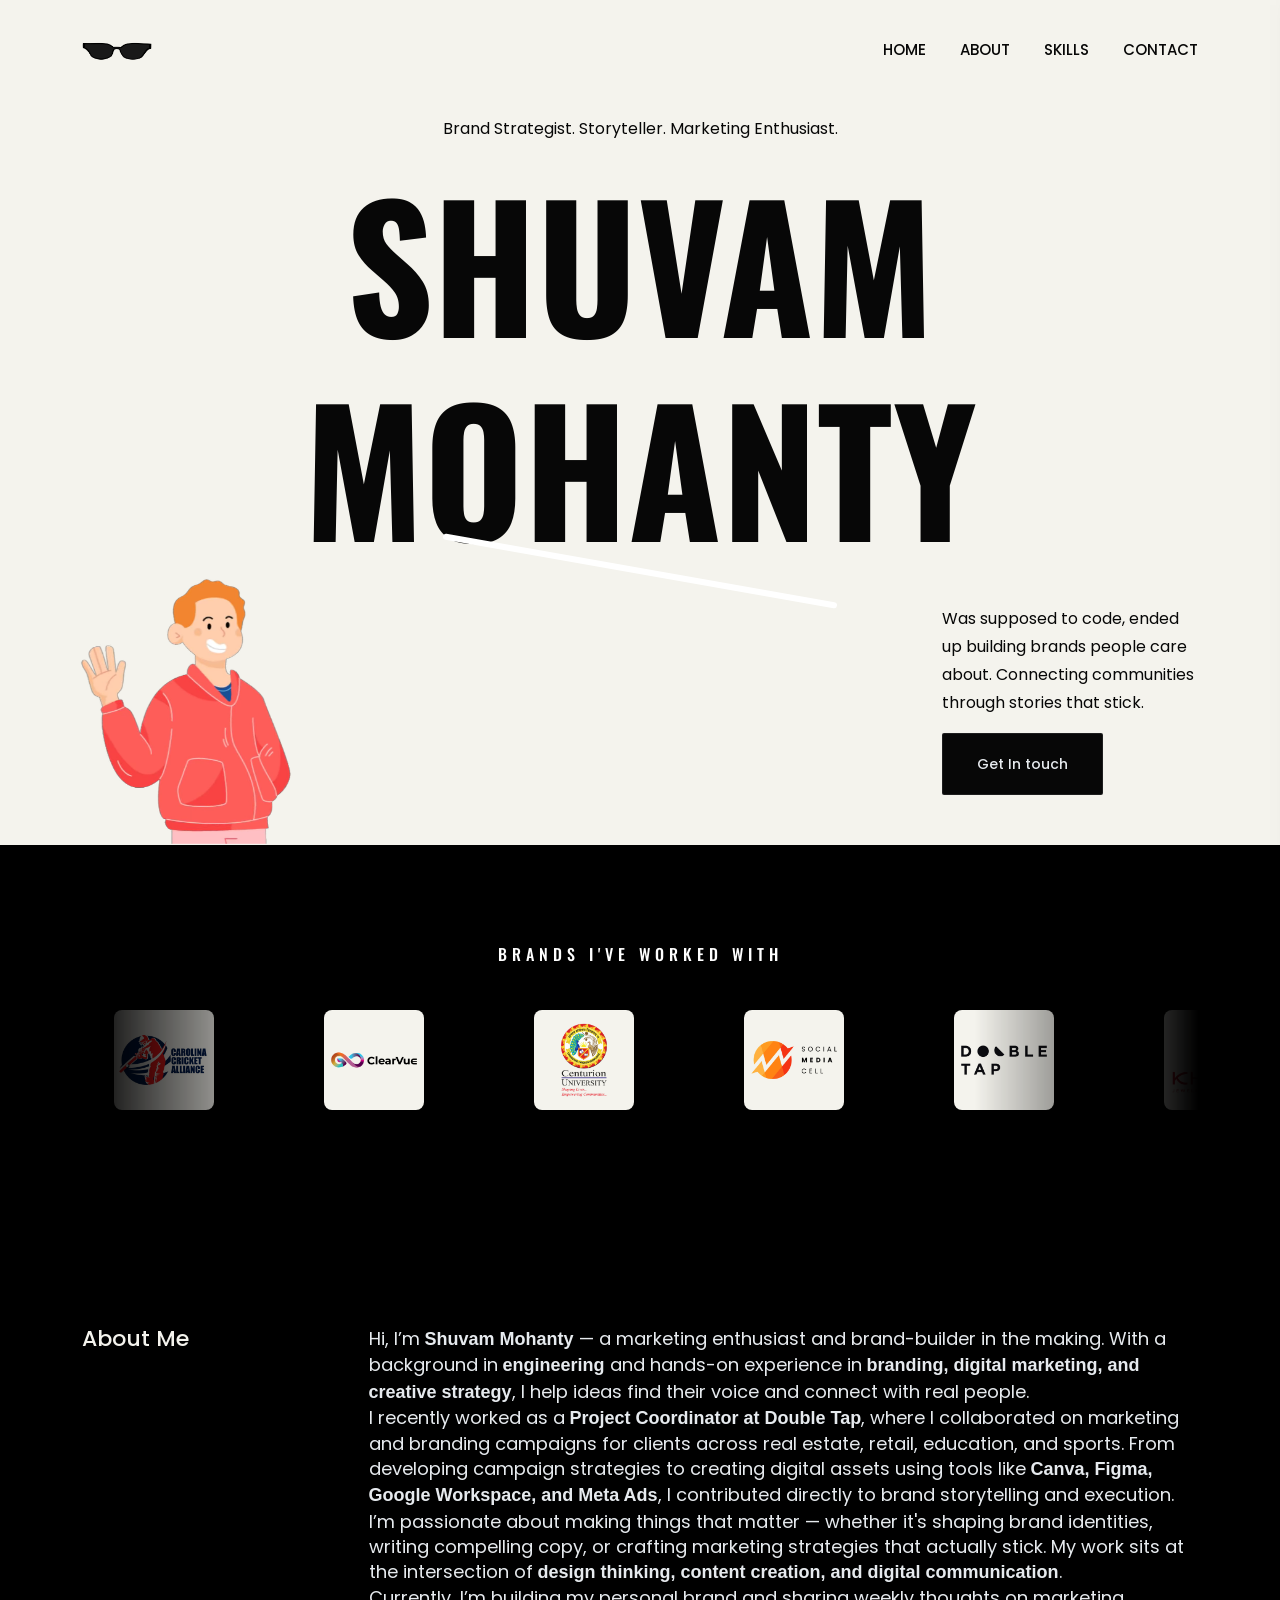
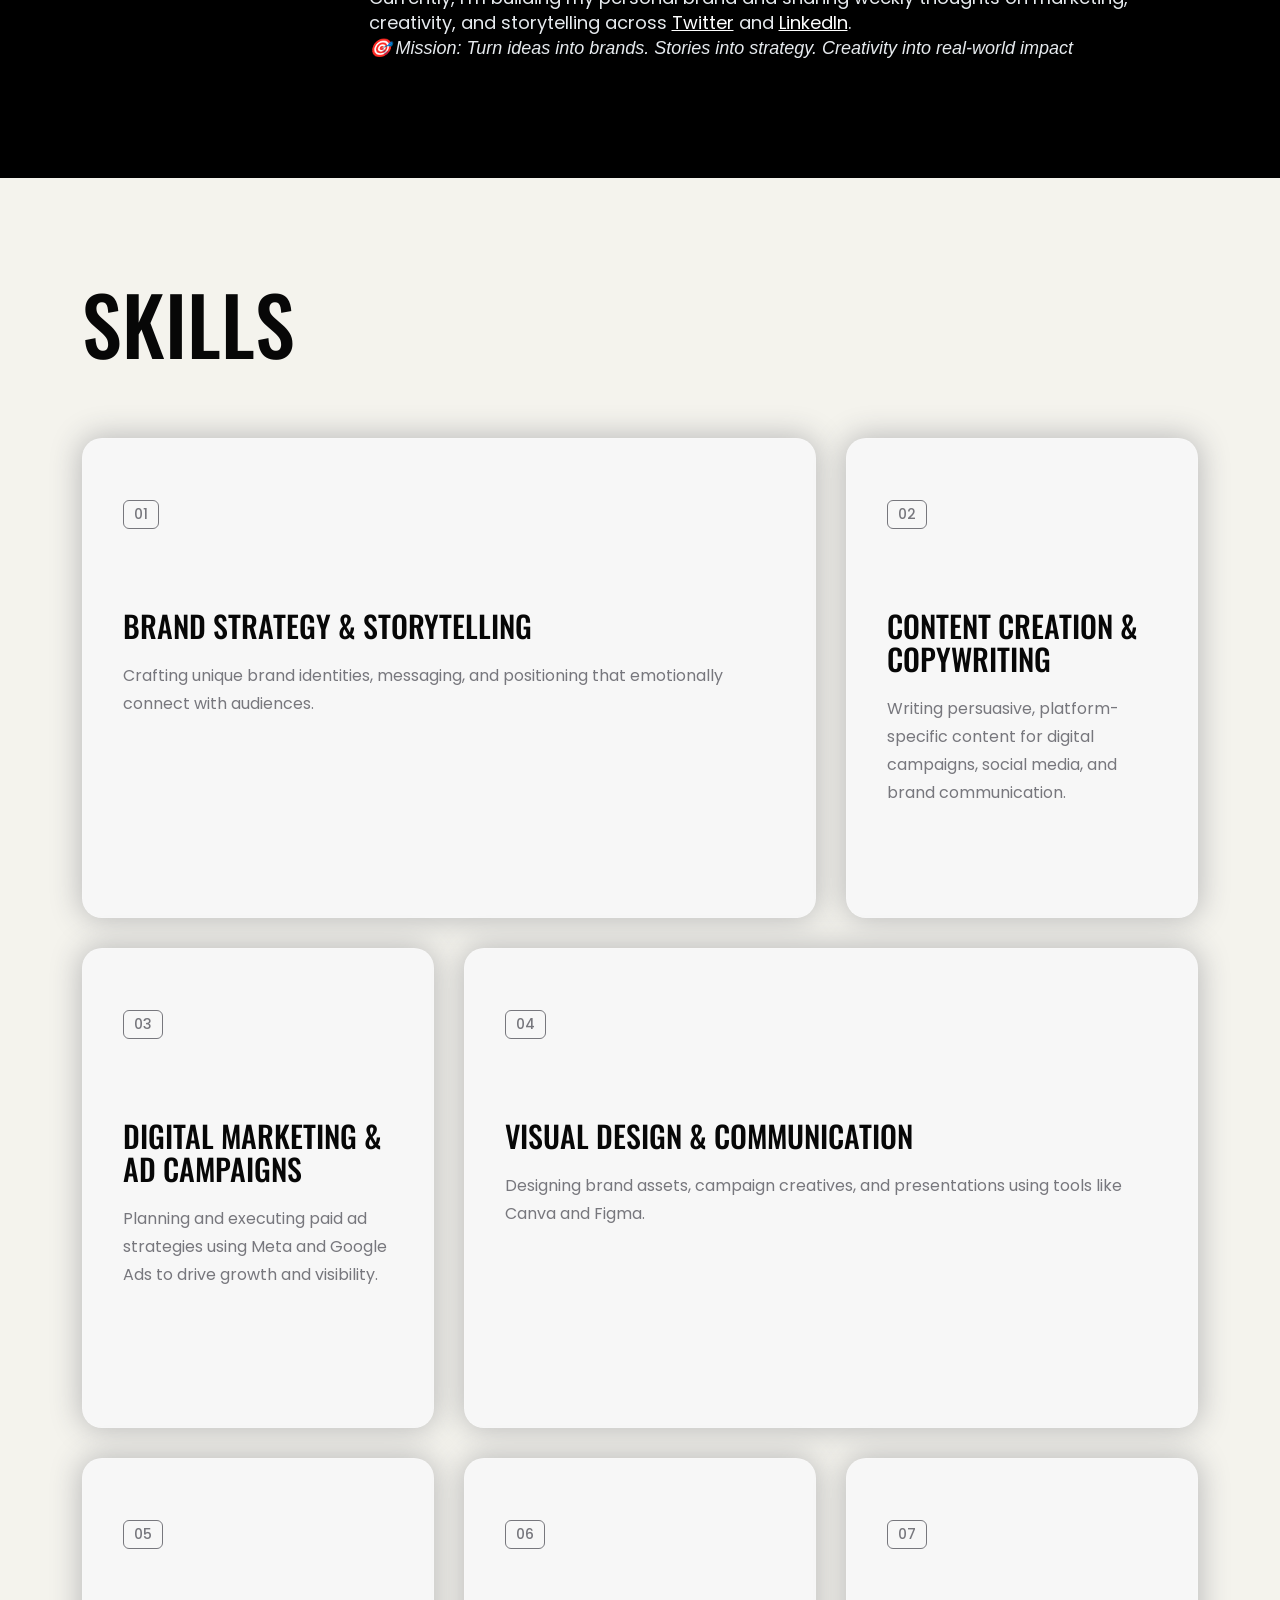
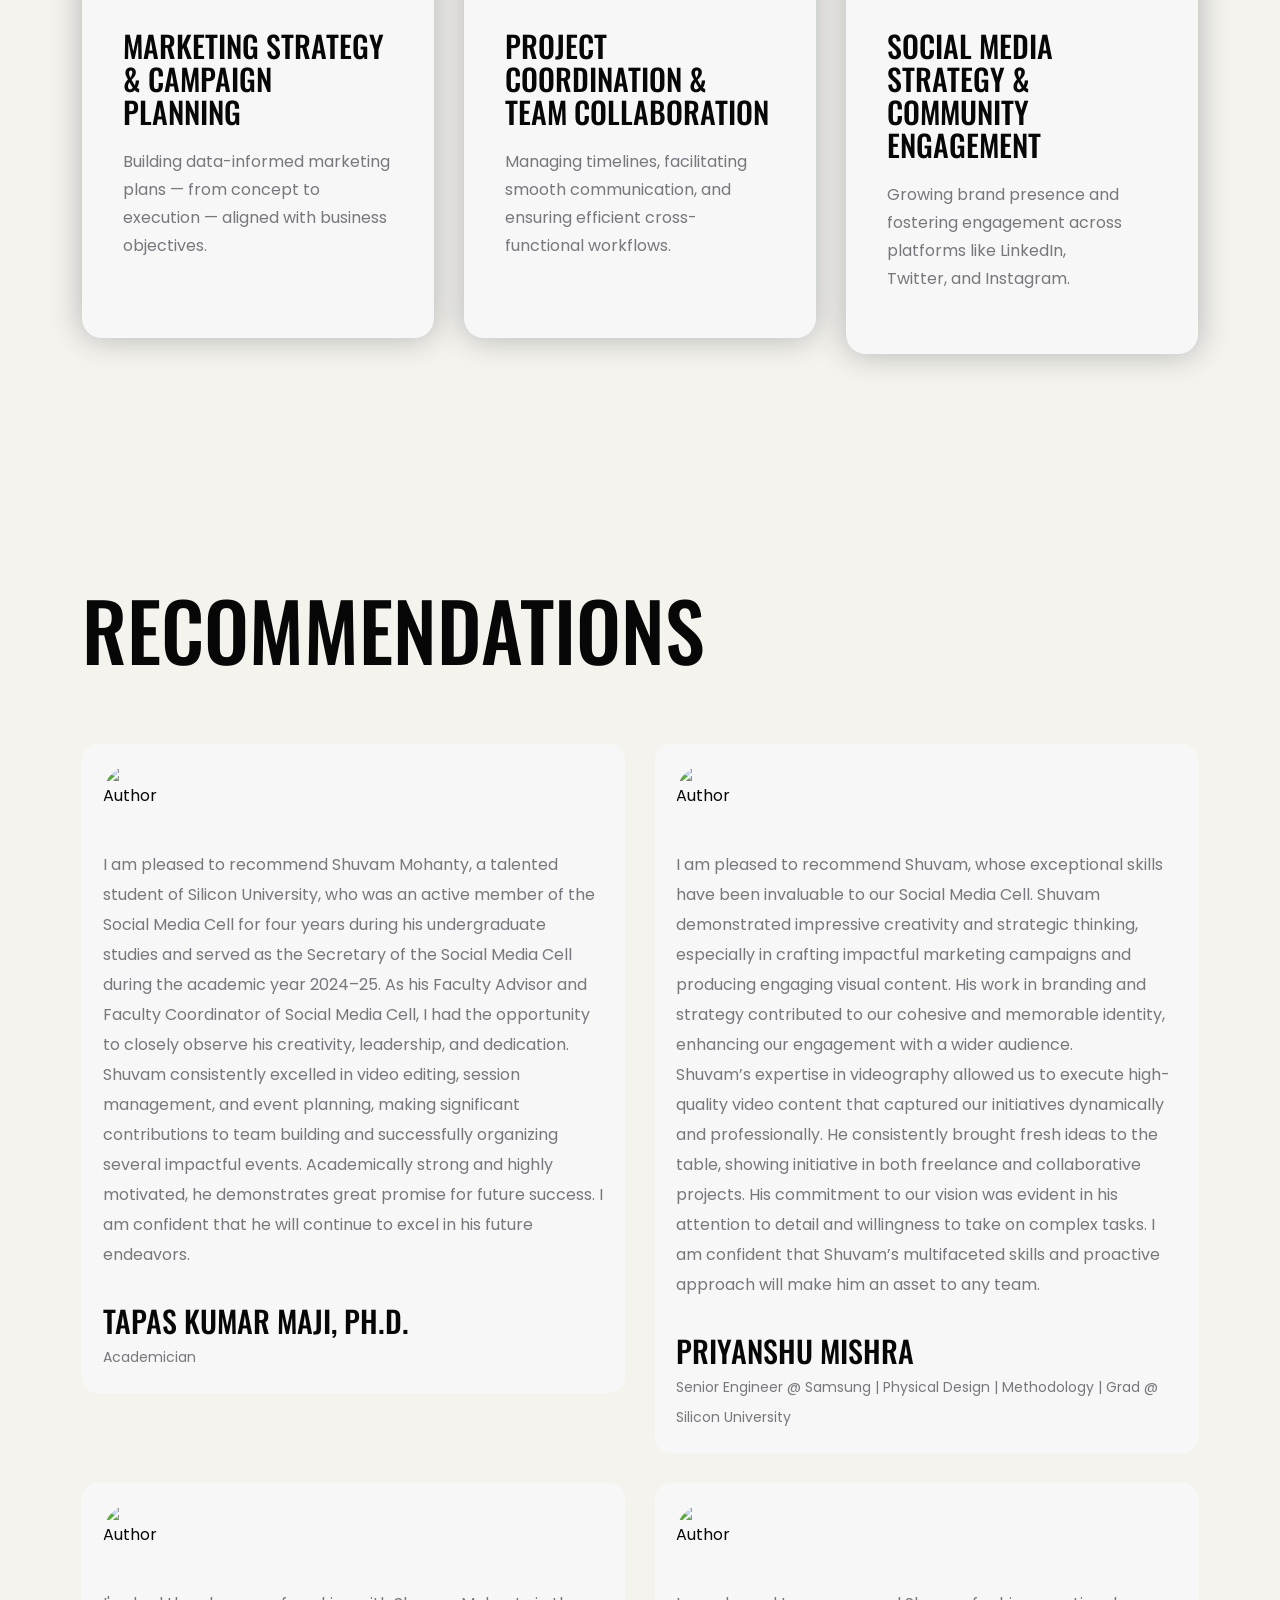
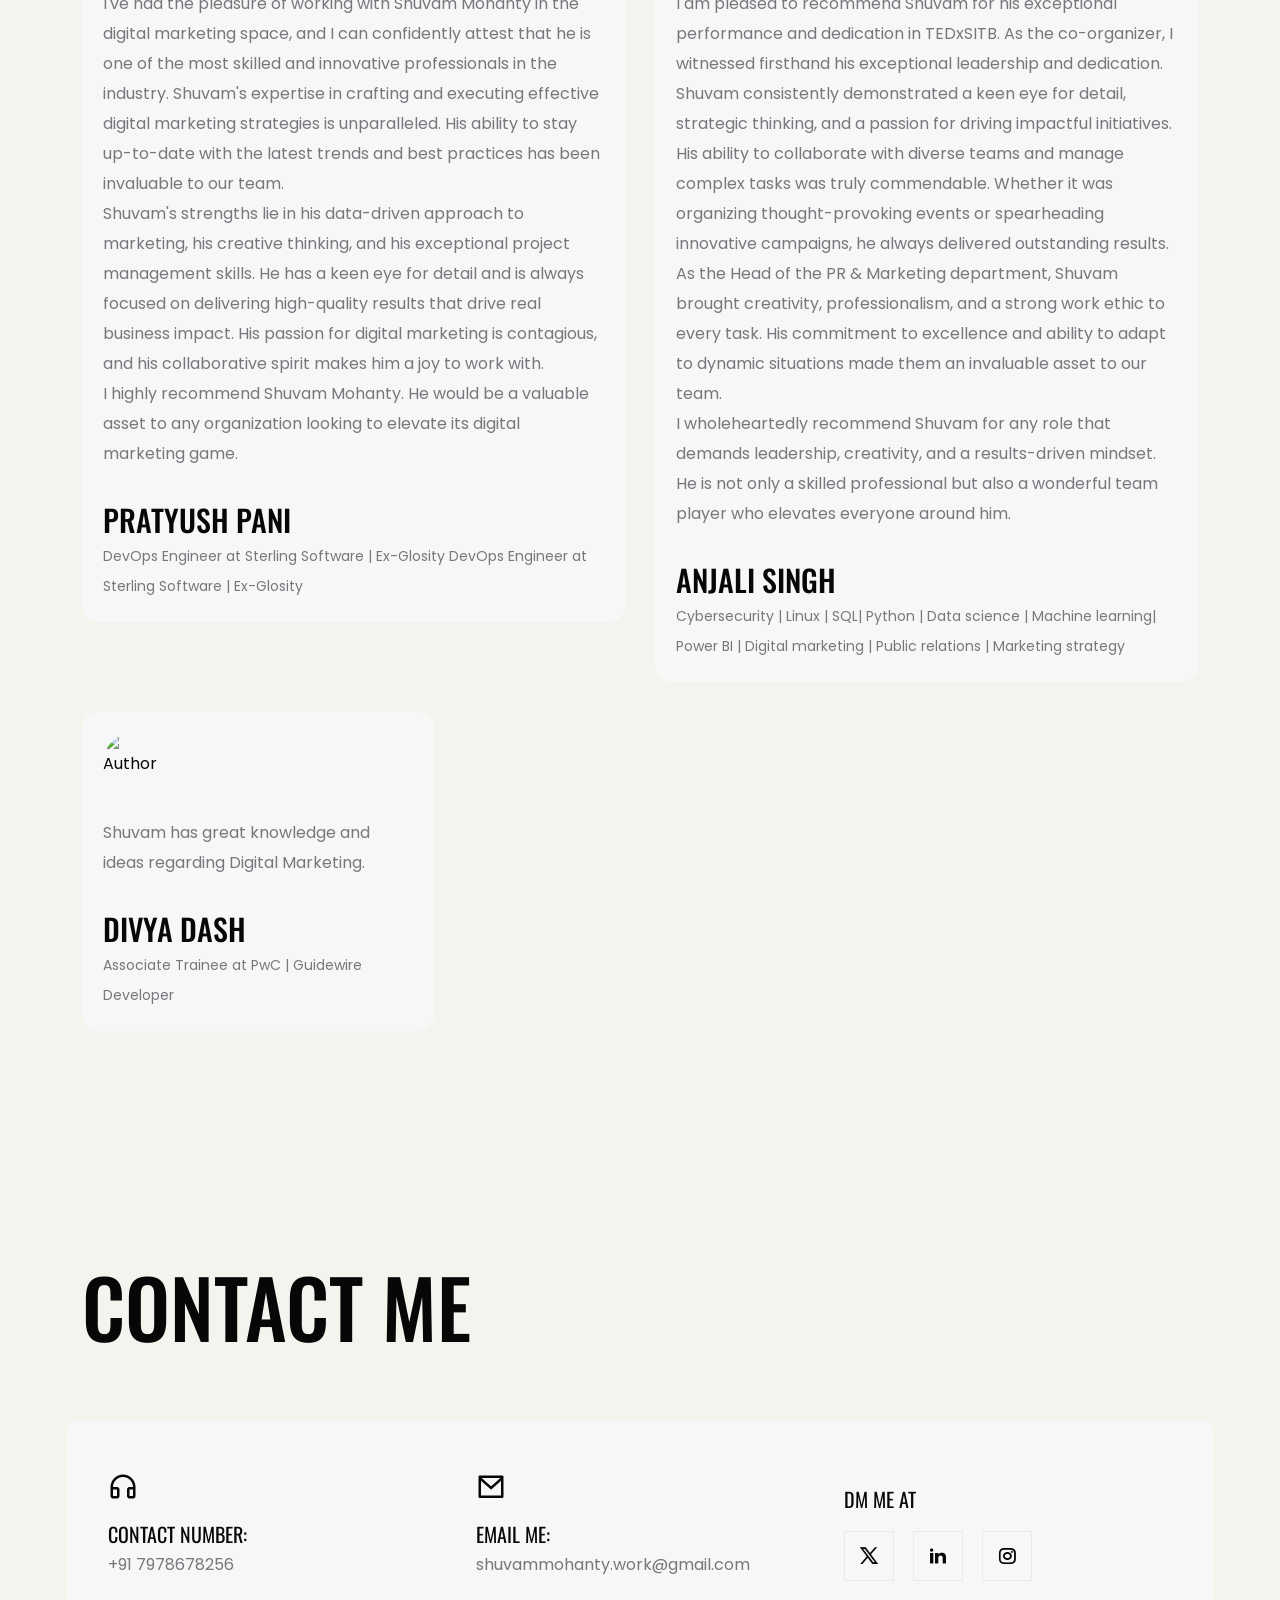
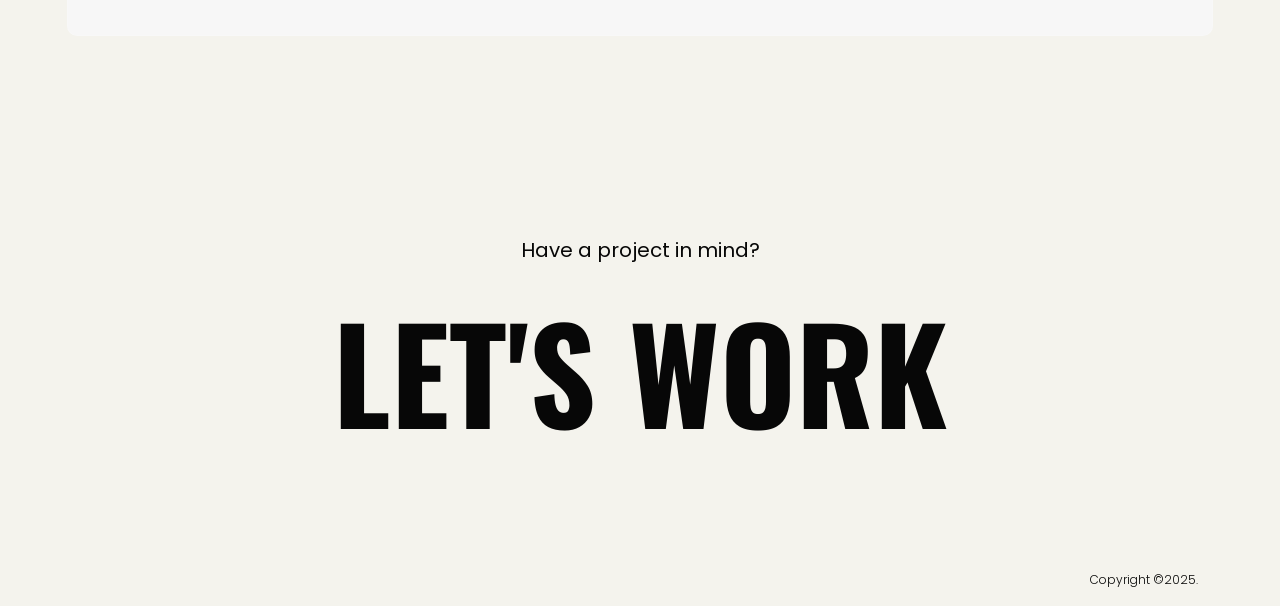
==== commit 4e0a9da3: "new changes" ====
--- a/index.html
+++ b/index.html
@@ -96,15 +96,15 @@
                                 <nav id="mobile-menu">
                                     <ul>
                                         <li><a href="index.html" class="linkstyle">Home</a></li>
-                                        <li><a href="about.html" class="linkstyle">about</a></li>
-                                        <li><a href="service.html" class="linkstyle">services</a></li>
-                                        <li class="has-dropdown"><a href="projects.html" class="linkstyle">projects</a>
+                                        <li><a href="#about" class="linkstyle">about</a></li>
+                                        <li><a href="#skills" class="linkstyle">skills</a></li>
+                                        <!-- <li class="has-dropdown"><a href="projects.html" class="linkstyle">projects</a>
                                             <ul class="sub-menu">
                                                 <li><a href="projects.html">Projects List</a></li>
                                                 <li><a href="single-project.html">Single Portfolio</a></li>
                                             </ul>
                                         </li>
-                                        <li><a href="blog.html" class="linkstyle">Blog</a></li>
+                                        <li><a href="blog.html" class="linkstyle">Blog</a></li> -->
                                         <li><a href="contact.html" class="linkstyle">Contact</a></li>
                                     </ul>
                                 </nav>
@@ -151,10 +151,14 @@
                 <div class="col-lg-3 pt-30">
                     <!-- START HERO DESIGN AREA -->
                     <div class="hero-content hiSvg wow fadeInUp delay-0-2s">
-                        
-                    <?xml version="1.0" encoding="utf-8"?>
+                    <video autoplay muted playsinline>
+                        <source src="/assets/characterwaveonly.webm" type="video/webm">
+                        <source src="/assets/characterwaveonly.mov" type="video/quicktime">
+                        Your browser does not support the video tag.
+                    </video> 
+                    <!-- <?xml version="1.0" encoding="utf-8"?> -->
                     <!-- Generator: Adobe Illustrator 28.0.0, SVG Export Plug-In . SVG Version: 6.00 Build 0)  -->
-                    <svg version="1.1" xmlns="http://www.w3.org/2000/svg" id="hiSVG" xmlns:xlink="http://www.w3.org/1999/xlink" x="0px" y="0px"
+                    <!-- <svg version="1.1" xmlns="http://www.w3.org/2000/svg" id="hiSVG" xmlns:xlink="http://www.w3.org/1999/xlink" x="0px" y="0px"
                         viewBox="0 0 750 400"  xml:space="preserve">
                     <style type="text/css">
                         .st0{display:none;}
@@ -768,7 +772,7 @@
                             </g>
                         </g>
                     </g>
-                    </svg>
+                    </svg> -->
 
                     </div>
                     <!-- / END HERO DESIGN AREA -->
@@ -795,24 +799,24 @@
         <div class="container">
             <div class="row">
                 <div class="col-lg-12">
-                    <h2>Brands I Worked With</h2>
+                    <h2>Brands I've Worked With</h2>
                     <div class="company-list">
                         <div class="scroller" data-direction="left" data-speed="slow">
                             <div class="scroller__inner">
-                                <img src="brands/cca-logo.png" alt="Company" />
-                                <img src="brands/clearvue-logo.png" alt="Company" />
-                                <img src="brands/cutm-logo.png" alt="Company" />
-                                <img src="brands/ssmc-logo.png" alt="Company" />
-                                <img src="brands/DT-logo.png" alt="Company" />
-                                <img src="brands/khimji-logo.png" alt="Company" />
-                                <img src="brands/mughlai-logo.png" alt="Company" />
-                                <img src="brands/siv-logo.png" alt="Company" />
-                                <img src="brands/su-logo.png" alt="Company" />
-                                <img src="brands/ted-logo.png" alt="Company" />
-                                <img src="brands/TSU-logo.png" alt="Company" />
-                                <img src="brands/ucp-logo.png" alt="Company" />
-                                <img src="brands/ukg-logo.png" alt="Company" />
-                                <img src="brands/vikash-logo.png" alt="Company" />
+                                <a target="_blank" href="https://www.instagram.com/carolinacricketalliance.cca/"><img src="brands/cca-logo.png" alt="Company" /></a>
+                                <a target="_blank" href="https://www.instagram.com/clearvue.co/"><img src="brands/clearvue-logo.png" alt="Company" /></a>
+                                <a target="_blank" href="https://www.instagram.com/centurion.university.official/"><img src="brands/cutm-logo.png" alt="Company" /></a>
+                                <a target="_blank" href="https://www.instagram.com/socialmediacell_sitb/"><img src="brands/ssmc-logo.png" alt="Company" /></a>
+                                <a target="_blank" href="https://www.instagram.com/doubletap.work/"><img src="brands/DT-logo.png" alt="Company" /></a>
+                                <a target="_blank" href="https://www.instagram.com/khimjijewellersofficial/"><img src="brands/khimji-logo.png" alt="Company" /></a>
+                                <a target="_blank" href="https://www.instagram.com/dilemughlai/"><img src="brands/mughlai-logo.png" alt="Company" /></a>
+                                <a target="_blank" href="https://www.instagram.com/supratikinfraventures/"><img src="brands/siv-logo.png" alt="Company" /></a>
+                                <a target="_blank" href="https://www.instagram.com/silicontech_bbs/"><img src="brands/su-logo.png" alt="Company" /></a>
+                                <a target="_blank" href="https://www.instagram.com/tedxsitb/"><img src="brands/ted-logo.png" alt="Company" /></a>
+                                <a target="_blank" href="https://www.instagram.com/thesocialutsav/"><img src="brands/TSU-logo.png" alt="Company" /></a>
+                                <a target="_blank" href="https://www.instagram.com/utkalcentrepoint/"><img src="brands/ucp-logo.png" alt="Company" /></a>
+                                <a target="_blank" href="https://www.instagram.com/utkalkanikagalleria/"><img src="brands/ukg-logo.png" alt="Company" /></a>
+                                <a target="_blank" href="https://www.instagram.com/vikash_bhubaneswar/"><img src="brands/vikash-logo.png" alt="Company" /></a>
                             </div>
                         </div>
                     </div>
@@ -837,7 +841,7 @@
                             <br>
                             I’m passionate about making things that matter — whether it's shaping brand identities, writing compelling copy, or crafting marketing strategies that actually stick. My work sits at the intersection of <strong>design thinking, content creation, and digital communication</strong>.
                             <br>
-                            Currently, I’m building my personal brand and sharing weekly thoughts on marketing, creativity, and storytelling across Twitter and LinkedIn.
+                            Currently, I’m building my personal brand and sharing weekly thoughts on marketing, creativity, and storytelling across <a class="socioLinks" href="https://x.com/ishuvammohanty" target="_blank" rel="noopener noreferrer">Twitter</a> and <a class="socioLinks" href="https://www.linkedin.com/in/shuvam-mohanty/" target="_blank" rel="noopener noreferrer">LinkedIn</a>.
                             <br>
                             <i>🎯 Mission: Turn ideas into brands. Stories into strategy. Creativity into real-world impact</i>
                         </p>
@@ -865,7 +869,7 @@
     </section>
     <!-- / END ABOUT DESIGN AREA -->
     <!-- START SERVICE DESIGN AREA -->
-    <section id="services" class="services-area">
+    <section id="skills" class="services-area">
         <div class="container">
             <div class="row">
                 <div class="col-xl-12 col-lg-12">
@@ -955,103 +959,78 @@
     </section>
     <!-- / END SERVICE DESIGN AREA -->
     <!-- START PORTFOLIO DESIGN AREA -->
-    <div class="projects-area" id="portfolio">
+    <!-- <div class="projects-area" id="portfolio">
         <div class="custom-icon">
             <img src="assets/images/custom/work-scribble.svg" alt="custom">
         </div>
         <div class="container-fluid">
             <div class="row g-4 portfolio-grid">
-                <!-- START SINGLE PORTFOLIO DESIGN AREA -->
                 <div class="col-md-6 col-xl-6 portfolio-item category-1">
                     <a href="assets/images/projects/work1.jpg" class="work-popup">
                         <div class="portfolio-box">
-                            <!-- Image -->
                             <img src="assets/images/projects/work1.jpg" alt="" data-rjs="2">
-                            <!-- Category -->
                             <span class="portfolio-category">Branding</span>
-                            <!-- Caption -->
                             <div class="portfolio-caption">
                                 <h1>Glasses of Cocktail</h1>
                             </div>
                         </div>
                     </a>
                 </div>
-                <!-- // END SINGLE PORTFOLIO DESIGN AREA -->
-                <!-- START SINGLE PORTFOLIO DESIGN AREA -->
                 <div class="col-md-6 col-xl-6 portfolio-item category-2">
                     <a href="single-project.html">
                         <div class="portfolio-box">
-                            <!-- Image -->
                             <img src="assets/images/projects/work2.jpg" alt="" data-rjs="2">
-                            <!-- Category -->
                             <span class="portfolio-category">Mockup</span>
-                            <!-- Caption -->
                             <div class="portfolio-caption">
                                 <h1>A Branch with Flowers</h1>
                             </div>
                         </div>
                     </a>
                 </div>
-                <!-- // END SINGLE PORTFOLIO DESIGN AREA -->
-                <!-- START SINGLE PORTFOLIO DESIGN AREA -->
                 <div class="col-md-6 col-xl-4 portfolio-item category-2">
                     <a href="https://www.youtube.com/watch?v=qZEPs3vmYB4" class="popup-youtube">
                         <div class="portfolio-box">
-                            <!-- Image -->
                             <img src="assets/images/projects/work3.jpg" alt="" data-rjs="2">
-                            <!-- Category -->
                             <span class="portfolio-category">Video</span>
-                            <!-- Caption -->
                             <div class="portfolio-caption">
                                 <h1>Orange Rose Flower</h1>
                             </div>
                         </div>
                     </a>
                 </div>
-                <!-- // END SINGLE PORTFOLIO DESIGN AREA -->
-                <!-- START SINGLE PORTFOLIO DESIGN AREA -->
                 <div class="col-md-6 col-xl-4 portfolio-item category-1">
                     <a href="assets/images/projects/work4.jpg" class="work-popup">
                         <div class="portfolio-box">
-                            <!-- Image -->
                             <img src="assets/images/projects/work4.jpg" alt="" data-rjs="2">
-                            <!-- Category -->
                             <span class="portfolio-category">Branding</span>
-                            <!-- Caption -->
                             <div class="portfolio-caption">
                                 <h1>Green Plant on a Desk</h1>
                             </div>
                         </div>
                     </a>
                 </div>
-                <!-- // END SINGLE PORTFOLIO DESIGN AREA -->
-                <!-- START SINGLE PORTFOLIO DESIGN AREA -->
                 <div class="col-md-6 col-xl-4 portfolio-item category-2">
                     <a href="assets/images/projects/work5.jpg" class="work-popup">
                         <div class="portfolio-box">
-                            <!-- Image -->
                             <img src="assets/images/projects/work5.jpg" alt="" data-rjs="2">
-                            <!-- Category -->
                             <span class="portfolio-category">Mockup</span>
-                            <!-- Caption -->
                             <div class="portfolio-caption">
                                 <h1>Orange Rose Flower</h1>
                             </div>
                         </div>
                     </a>
                 </div>
-                <!-- // END SINGLE PORTFOLIO DESIGN AREA -->
             </div>
         </div>
-    </div>
-    <!-- // END PORTFOLIO DESIGN AREA -->
+    </div> -->
     <!-- START TESTIMONIALS DESIGN AREA -->
     <section class="testimonials-area">
-        <div class="container">
+        <a href="https://www.linkedin.com/in/shuvam-mohanty/details/recommendations/?detailScreenTabIndex=0" target="_blank">
+            <div class="container">
             <div class="row">
                 <div class="col-xl-12 col-lg-12">
                     <div class="section-title section-black-title wow fadeInUp delay-0-2s">
-                        <h2>Testinomials</h2>
+                        <h2>Recommendations</h2>
                     </div>
                 </div>
             </div>
@@ -1060,16 +1039,16 @@
                     <!-- START SINGLE TESTIMONIALS DESIGN AREA -->
                     <div class="testimonial-item wow fadeInUp delay-0-2s">
                         <div class="author">
-                            <img src="assets/images/testimonials/author1.jpg" alt="Author" />
+                            <img src="https://media.licdn.com/dms/image/v2/D5603AQFzM5Qygn8bEA/profile-displayphoto-shrink_100_100/profile-displayphoto-shrink_100_100/0/1713358980573?e=1752710400&v=beta&t=HeK9ZILmZk2ZOS5vF3hw6t_s6XdlqhQQoO9uxLX6gzU" alt="Author" />
                         </div>
                         <div class="text">
-                            Financial planners help people to knowledge in about how to
-                            invest and in save their moneye the most efficient way eve plan
-                            ners help people tioniio know ledige in about how.
+                            I am pleased to recommend Shuvam Mohanty, a talented student of Silicon University, who was an active member of the Social Media Cell for four years during his undergraduate studies and served as the Secretary of the Social Media Cell during the academic year 2024–25. As his Faculty Advisor and Faculty Coordinator of Social Media Cell, I had the opportunity to closely observe his creativity, leadership, and dedication.
+                            <br>
+                            Shuvam consistently excelled in video editing, session management, and event planning, making significant contributions to team building and successfully organizing several impactful events. Academically strong and highly motivated, he demonstrates great promise for future success. I am confident that he will continue to excel in his future endeavors.
                         </div>
                         <div class="testi-des">
-                            <h5>Zonathon Doe</h5>
-                            <span>CEO & Founder X</span>
+                            <h5>Tapas Kumar Maji, Ph.D.</h5>
+                            <span>Academician</span>
                         </div>
                     </div>
                     <!-- / END SINGLE TESTIMONIALS DESIGN AREA -->
@@ -1078,16 +1057,56 @@
                     <!-- START SINGLE TESTIMONIALS DESIGN AREA -->
                     <div class="testimonial-item wow fadeInUp delay-0-4s">
                         <div class="author">
-                            <img src="assets/images/testimonials/author2.jpg" alt="Author" />
+                            <img src="https://media.licdn.com/dms/image/v2/D4D03AQEivjnIXAx8Pw/profile-displayphoto-shrink_100_100/profile-displayphoto-shrink_100_100/0/1696438941810?e=1752710400&v=beta&t=h5gEgPv2cH9RdHNgT_Ep1QDfrWWWlARBToxlZNUEuFo" alt="Author" />
+                        </div>
+                        <div class="text">I am pleased to recommend Shuvam, whose exceptional skills have been invaluable to our Social Media Cell. Shuvam demonstrated impressive creativity and strategic thinking, especially in crafting impactful marketing campaigns and producing engaging visual content. His work in branding and strategy contributed to our cohesive and memorable identity, enhancing our engagement with a wider audience.
+                            <br>Shuvam’s expertise in videography allowed us to execute high-quality video content that captured our initiatives dynamically and professionally. He consistently brought fresh ideas to the table, showing initiative in both freelance and collaborative projects. His commitment to our vision was evident in his attention to detail and willingness to take on complex tasks. I am confident that Shuvam’s multifaceted skills and proactive approach will make him an asset to any team.
+
+                        </div>
+                        <div class="testi-des">
+                            <h5>Priyanshu Mishra</h5>
+                            <span>Senior Engineer @ Samsung | Physical Design | Methodology | Grad @ Silicon University</span>
+                        </div>
+                    </div>
+                    <!-- / END SINGLE TESTIMONIALS DESIGN AREA -->
+                </div>
+                
+                <div class="col-lg-6 col-md-6">
+                    <!-- START SINGLE TESTIMONIALS DESIGN AREA -->
+                    <div class="testimonial-item wow fadeInUp delay-0-8s">
+                        <div class="author">
+                            <img src="https://media.licdn.com/dms/image/v2/D5603AQEMDQdSH7WqDg/profile-displayphoto-shrink_100_100/profile-displayphoto-shrink_100_100/0/1716191364351?e=1752710400&v=beta&t=RKwASW1xScid2Ir8X1Y33zdSDv55LBjVb8fmVBYeR0w" alt="Author" />
                         </div>
                         <div class="text">
-                            Asian planners help people to knowledge in about how to
-                            invest and in save their moneye the most efficient way eve plan
-                            ners help people tioniio know ledige in about how.
+                            I've had the pleasure of working with Shuvam Mohanty in the digital marketing space, and I can confidently attest that he is one of the most skilled and innovative professionals in the industry. Shuvam's expertise in crafting and executing effective digital marketing strategies is unparalleled. His ability to stay up-to-date with the latest trends and best practices has been invaluable to our team.
+                            <br>
+                            Shuvam's strengths lie in his data-driven approach to marketing, his creative thinking, and his exceptional project management skills. He has a keen eye for detail and is always focused on delivering high-quality results that drive real business impact. His passion for digital marketing is contagious, and his collaborative spirit makes him a joy to work with.
+                            <br>
+                            I highly recommend Shuvam Mohanty. He would be a valuable asset to any organization looking to elevate its digital marketing game.
                         </div>
                         <div class="testi-des">
-                            <h5>Martin Smith</h5>
-                            <span>CEO & Founder Google</span>
+                            <h5>Pratyush Pani</h5>
+                            <span>DevOps Engineer at Sterling Software | Ex-Glosity DevOps Engineer at Sterling Software | Ex-Glosity</span>
+                        </div>
+                    </div>
+                    <!-- / END SINGLE TESTIMONIALS DESIGN AREA -->
+                </div>
+                <div class="col-lg-6 col-md-6">
+                    <!-- START SINGLE TESTIMONIALS DESIGN AREA -->
+                    <div class="testimonial-item wow fadeInUp delay-0-9s">
+                        <div class="author">
+                            <img src="https://media.licdn.com/dms/image/v2/D5603AQGAJcABEzFnJg/profile-displayphoto-shrink_100_100/B56ZUqI_I0HoAU-/0/1740168754774?e=1752710400&v=beta&t=i7A2BMaHKNUrDwHIt4MuC0A462YcEcvDJN5K-kc3cw4" alt="Author" />
+                        </div>
+                        <div class="text">I am pleased to recommend Shuvam for his exceptional performance and dedication in TEDxSITB. As the co-organizer, I witnessed firsthand his exceptional leadership and dedication.
+                            <br>
+                            Shuvam consistently demonstrated a keen eye for detail, strategic thinking, and a passion for driving impactful initiatives. His ability to collaborate with diverse teams and manage complex tasks was truly commendable. Whether it was organizing thought-provoking events or spearheading innovative campaigns, he always delivered outstanding results.
+                            <br>
+                            As the Head of the PR & Marketing department, Shuvam brought creativity, professionalism, and a strong work ethic to every task. His commitment to excellence and ability to adapt to dynamic situations made them an invaluable asset to our team.
+                            <br>
+                            I wholeheartedly recommend Shuvam for any role that demands leadership, creativity, and a results-driven mindset. He is not only a skilled professional but also a wonderful team player who elevates everyone around him.</div>
+                        <div class="testi-des">
+                            <h5>Anjali Singh</h5>
+                            <span>Cybersecurity | Linux | SQL| Python | Data science | Machine learning| Power BI | Digital marketing | Public relations | Marketing strategy</span>
                         </div>
                     </div>
                     <!-- / END SINGLE TESTIMONIALS DESIGN AREA -->
@@ -1096,63 +1115,26 @@
                     <!-- START SINGLE TESTIMONIALS DESIGN AREA -->
                     <div class="testimonial-item wow fadeInUp delay-0-6s">
                         <div class="author">
-                            <img src="assets/images/testimonials/author3.jpg" alt="Author" />
+                            <img src="https://media.licdn.com/dms/image/v2/D5603AQHfKklPGCbhHQ/profile-displayphoto-shrink_100_100/profile-displayphoto-shrink_100_100/0/1709823712243?e=1752710400&v=beta&t=h3PIx1Q3-Ew_JbR5HHeCuw4c0c6kobA3JwEUQedaTio" alt="Author" />
                         </div>
                         <div class="text">
-                            Hello  planners help people to knowledge in about how to
-                            invest and in save their moneye the most efficient way eve plan
-                            ners help people tioniio know ledige in about how.
+                            Shuvam has great knowledge and ideas regarding Digital Marketing.
                         </div>
                         <div class="testi-des">
-                            <h5>Methail Dev</h5>
-                            <span>Managing Director -  Paydesk</span>
+                            <h5>Divya Dash</h5>
+                            <span>Associate Trainee at PwC | Guidewire Developer</span>
                         </div>
                     </div>
                     <!-- / END SINGLE TESTIMONIALS DESIGN AREA -->
                 </div>
-                <div class="col-lg-4 col-md-6">
-                    <!-- START SINGLE TESTIMONIALS DESIGN AREA -->
-                    <div class="testimonial-item wow fadeInUp delay-0-8s">
-                        <div class="author">
-                            <img src="assets/images/testimonials/author4.jpg" alt="Author" />
-                        </div>
-                        <div class="text">
-                            Financial planners help people to knowledge in about how to
-                            invest and in save their moneye the most efficient way eve plan
-                            ners help people tioniio know ledige in about how.
-                        </div>
-                        <div class="testi-des">
-                            <h5>Eliana tweet</h5>
-                            <span>CEO & Founder Tesla</span>
-                        </div>
-                    </div>
-                    <!-- / END SINGLE TESTIMONIALS DESIGN AREA -->
-                </div>
-                <div class="col-lg-4 col-md-6">
-                    <!-- START SINGLE TESTIMONIALS DESIGN AREA -->
-                    <div class="testimonial-item wow fadeInUp delay-0-9s">
-                        <div class="author">
-                            <img src="assets/images/testimonials/author5.jpg" alt="Author" />
-                        </div>
-                        <div class="text">
-                            Yelp  planners help people to knowledge in about how to
-                            invest and in save their moneye the most efficient way eve plan
-                            ners help people tioniio know ledige in about how.
-                        </div>
-                        <div class="testi-des">
-                            <h5>Henry Clark</h5>
-                            <span>Founder Oxyzen</span>
-                        </div>
-                    </div>
-                    <!-- / END SINGLE TESTIMONIALS DESIGN AREA -->
-                </div>
             </div>
         </div>
+        </a>
     </section>
     <!-- / END TESTIMONIALS DESIGN AREA -->
    
     <!-- START VLOG DESIGN AREA -->
-    <section class="blog-area">
+    <!-- <section class="blog-area">
         <div class="container">
             <div class="row">
                 <div class="col-xl-12 col-lg-12">
@@ -1161,7 +1143,6 @@
                     </div>
                 </div>
             </div>
-            <!-- START SINGLE VLOG DESIGN AREA -->
             <div class="row blog-post-box align-items-center">
                 <div class="col-lg-6">
                     <div class="blog-post-img">
@@ -1181,8 +1162,6 @@
                     </div>
                 </div>
             </div>
-            <!-- START SINGLE VLOG DESIGN AREA -->
-            <!-- START SINGLE VLOG DESIGN AREA -->
             <div class="row blog-post-box align-items-center">
                 <div class="col-lg-6">
                     <div class="blog-post-img">
@@ -1202,8 +1181,6 @@
                     </div>
                 </div>
             </div>
-            <!-- START SINGLE VLOG DESIGN AREA -->
-            <!-- START SINGLE VLOG DESIGN AREA -->
             <div class="row blog-post-box align-items-center">
                 <div class="col-lg-6">
                     <div class="blog-post-img">
@@ -1223,10 +1200,8 @@
                     </div>
                 </div>
             </div>
-            <!-- START SINGLE VLOG DESIGN AREA -->
         </div>
-    </section>
-    <!-- / END VLOG DESIGN AREA -->
+    </section> -->
     <!-- START CONTACT DESIGN AREA -->
     <section id="contact" class="contact-area">
         <div class="container">
--- a/assets/css/style.css
+++ b/assets/css/style.css
@@ -3410,10 +3410,19 @@
     /* background-color: #000; */
     height: 85%;
 }
-.hiSvg svg#hiSVG{
+.hiSvg svg#hiSVG, .hiSvg video{
     width: 100%;
-    height: 10rem;
+    height: 15rem;
     scale: 1.8;
+}
+
+.socioLinks{
+    color: #fff;
+    text-decoration: underline;
+}
+.socioLinks:hover{
+    color: #888888;
+    text-decoration: underline;
 }
 
 
@@ -3521,4 +3530,14 @@
         -webkit-transform: translate(calc(-50% - 0.5rem));
         transform: translate(calc(-50% - 0.5rem));
     }
+}
+body, html {
+    overflow-x: hidden;
+    width:100vw;
+}
+
+.testimonial-item .text{
+    max-lines: 7;
+    text-overflow: ellipsis;
+    overflow-y: hidden;
 }
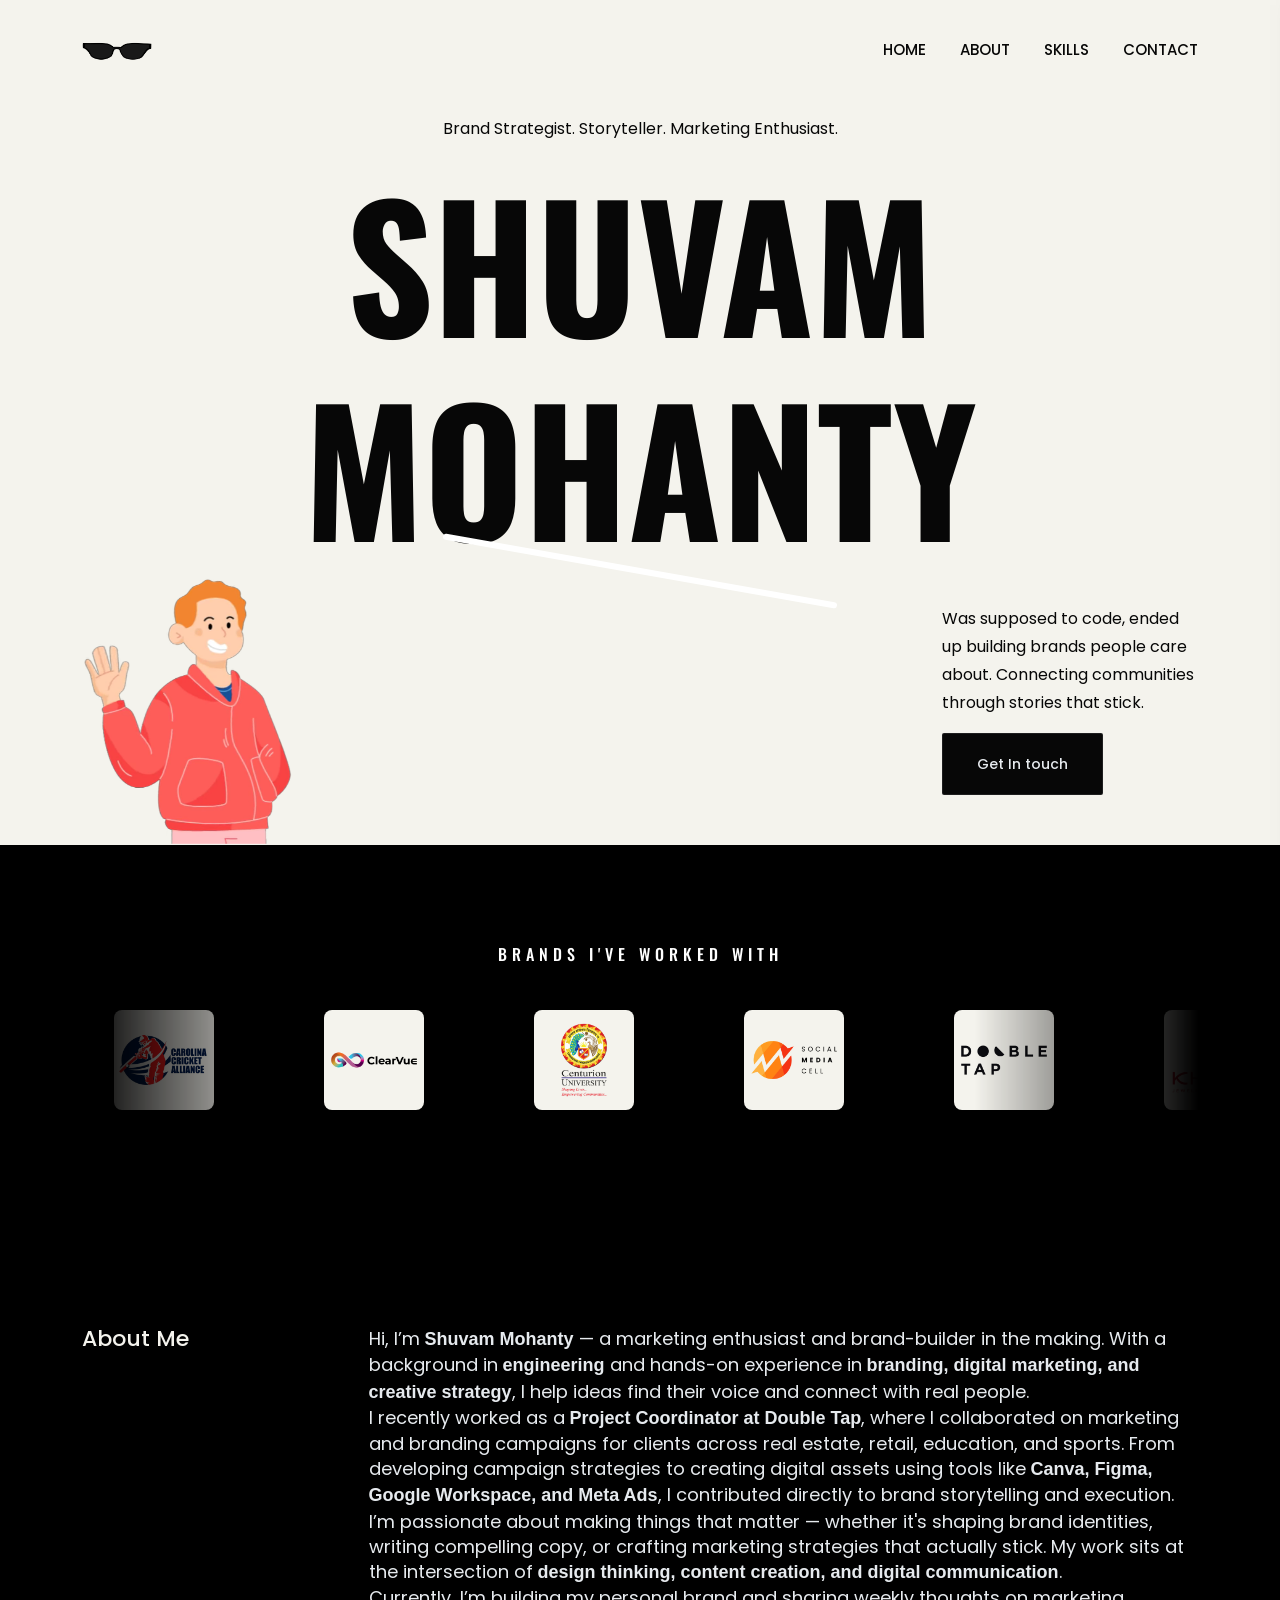
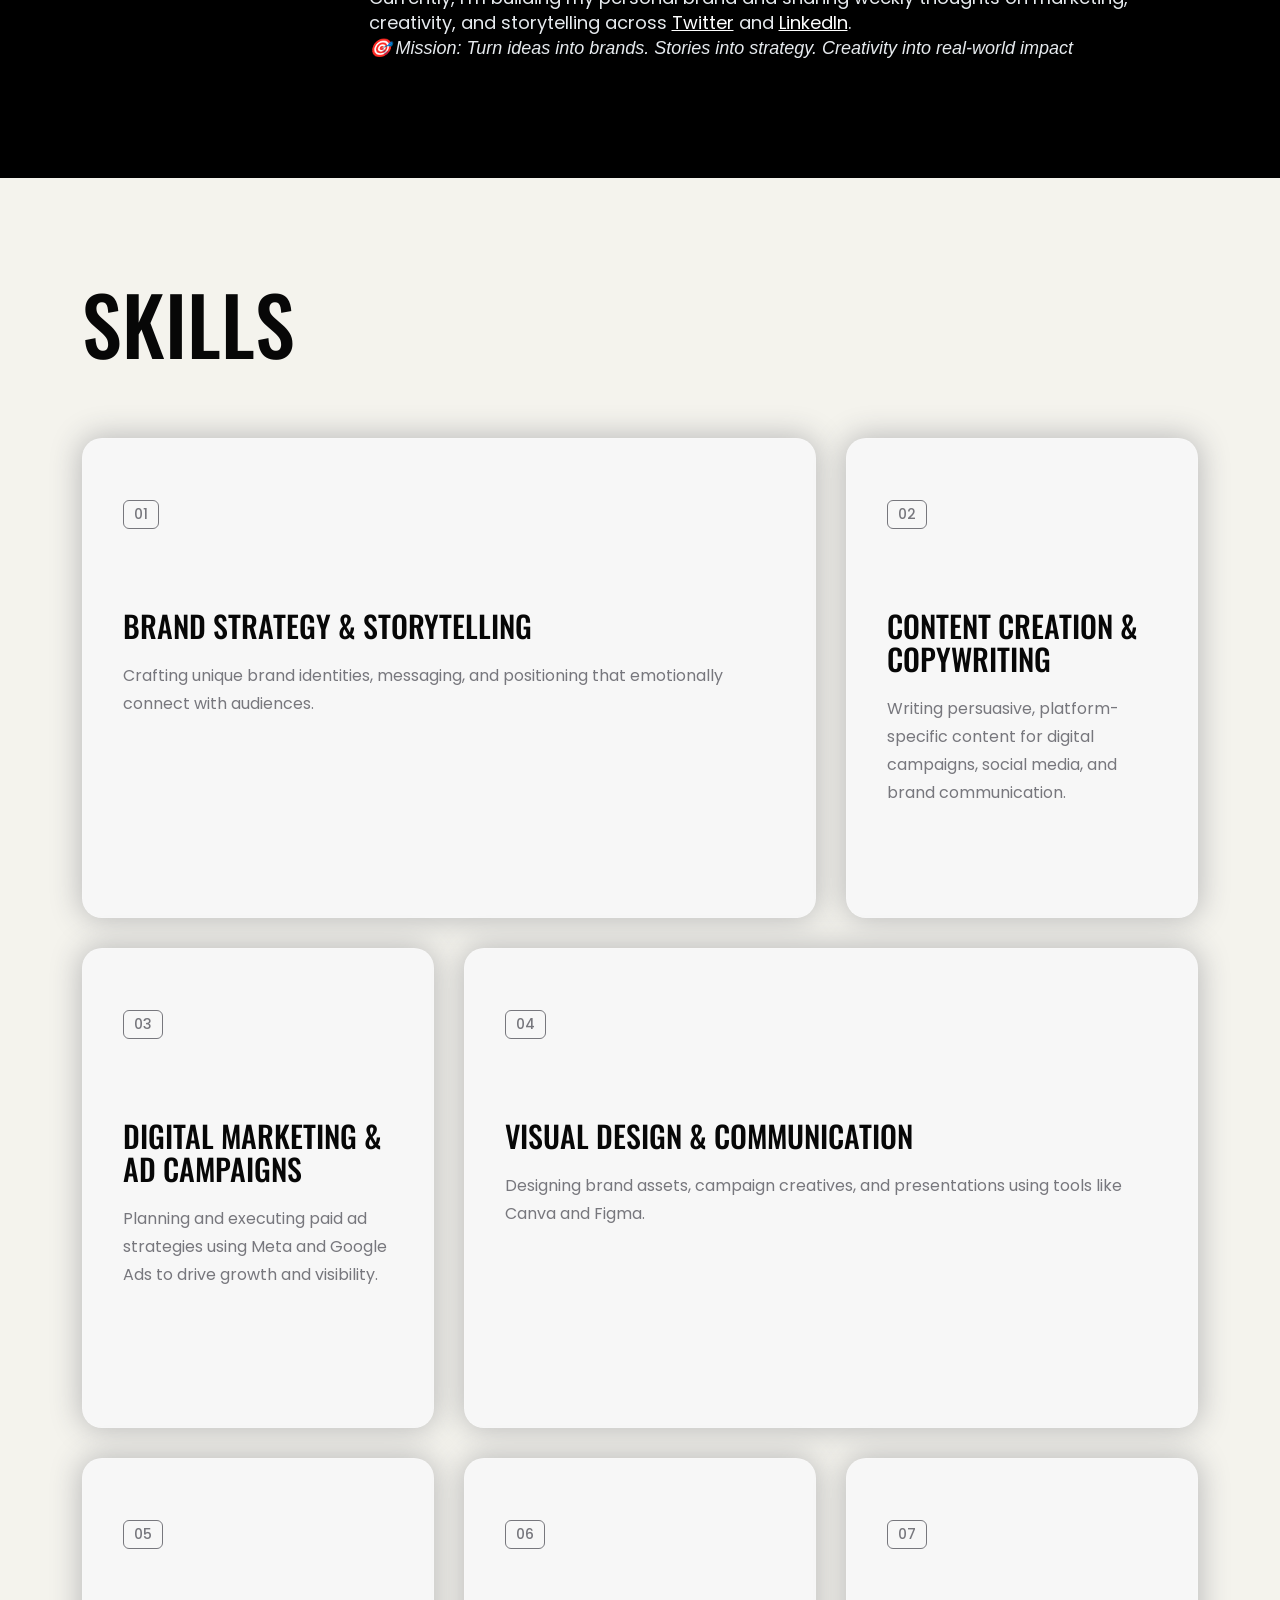
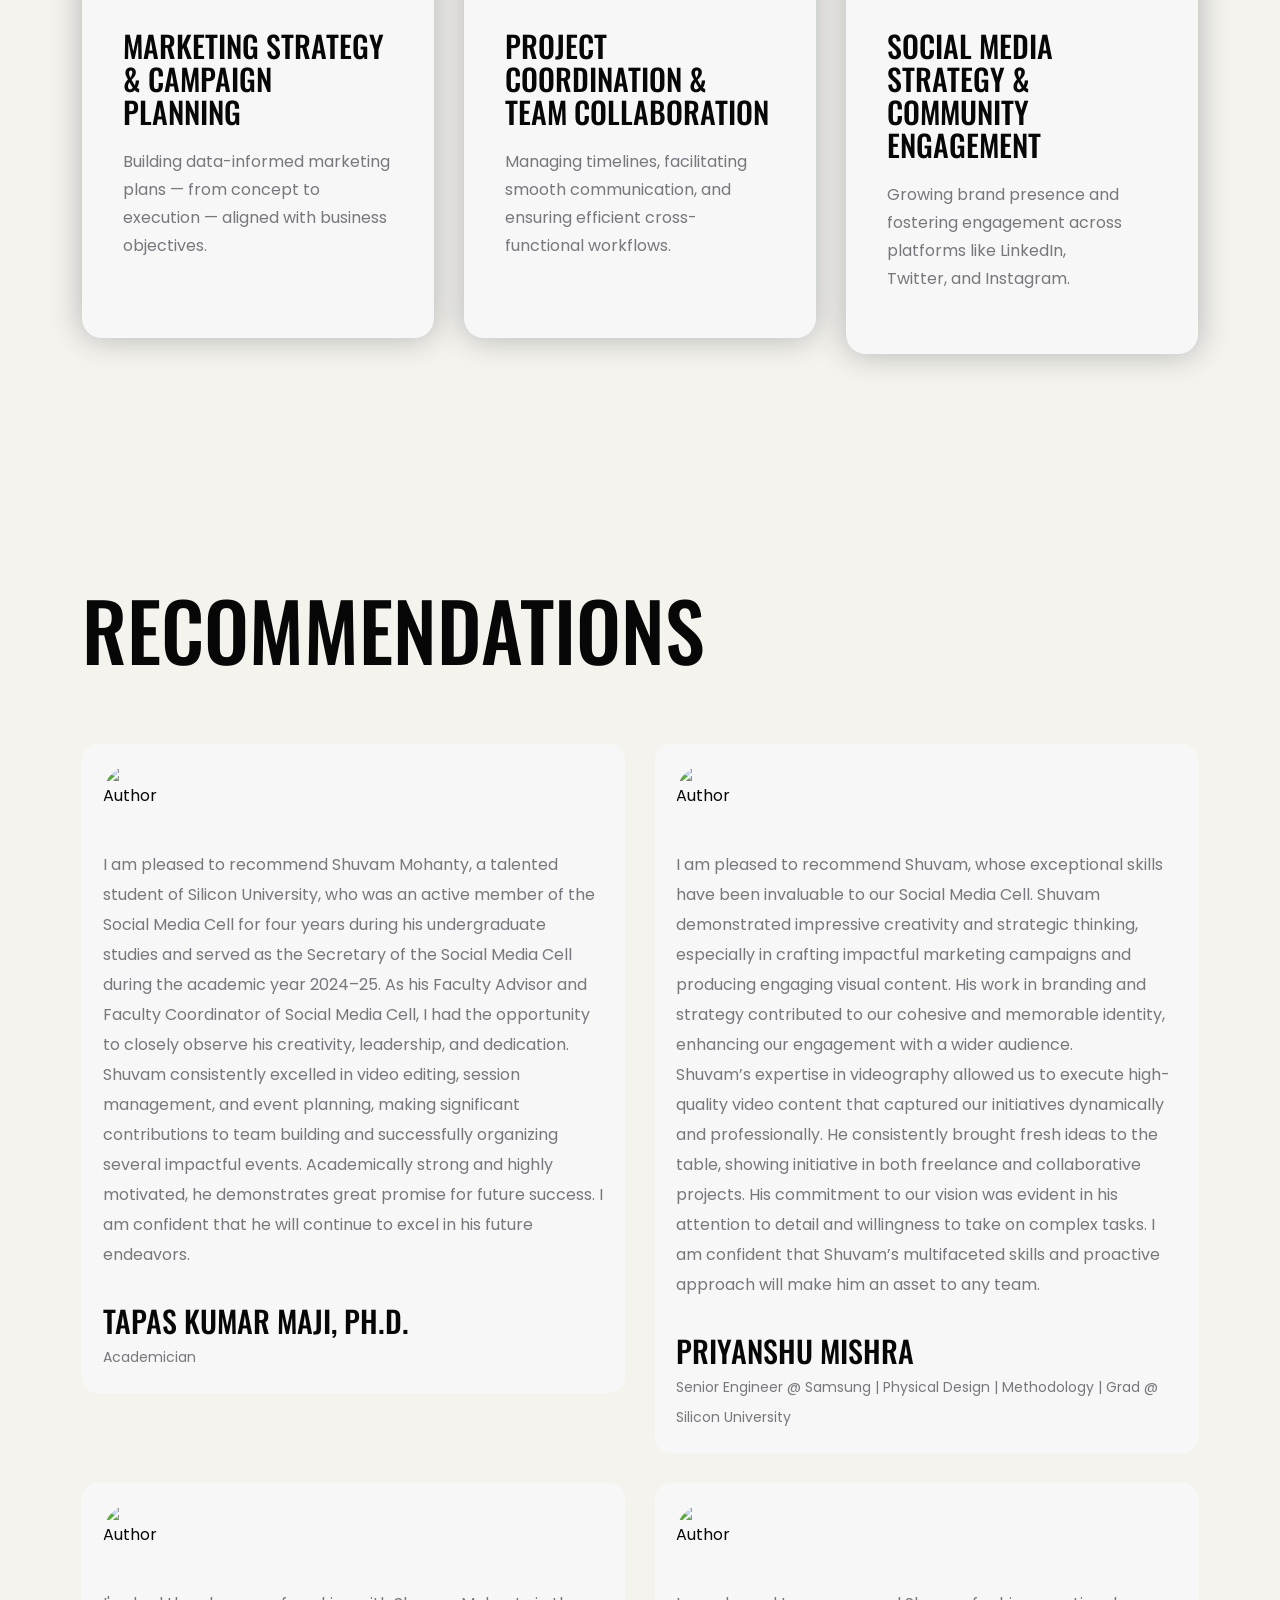
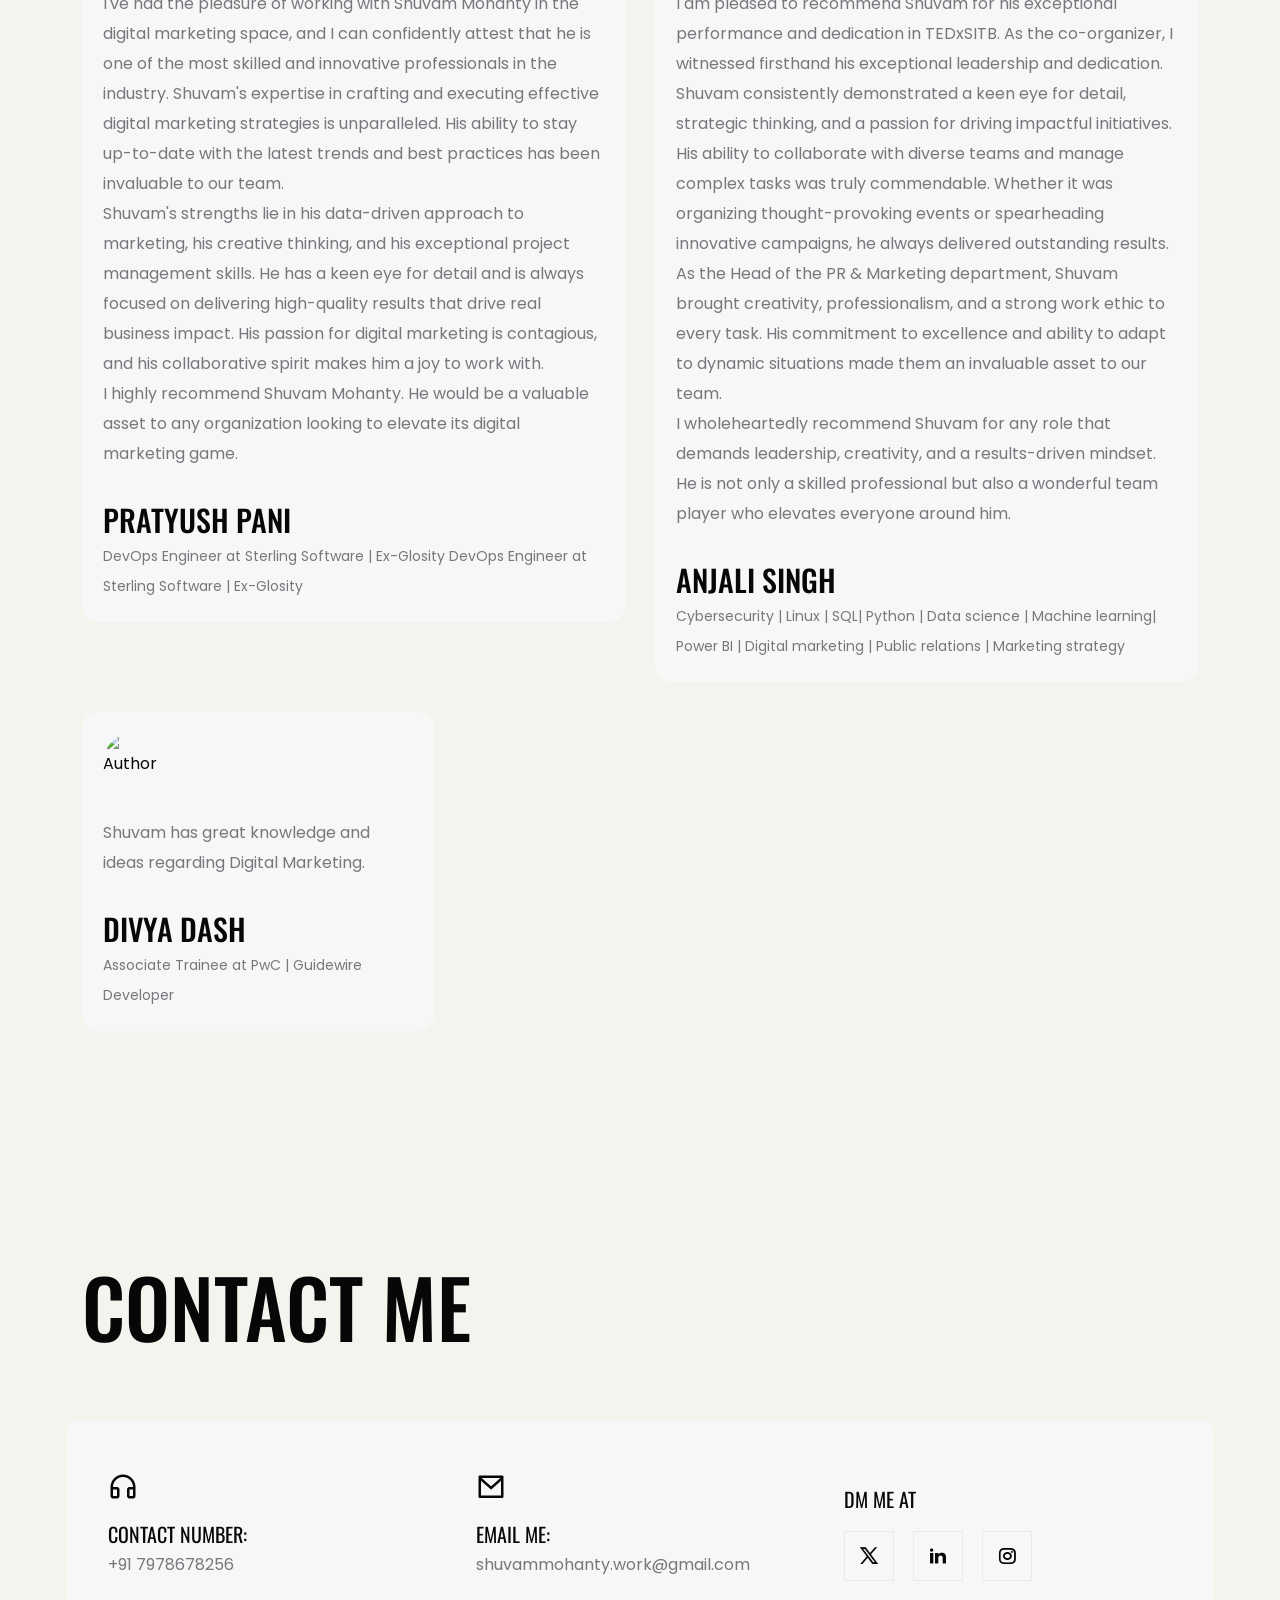
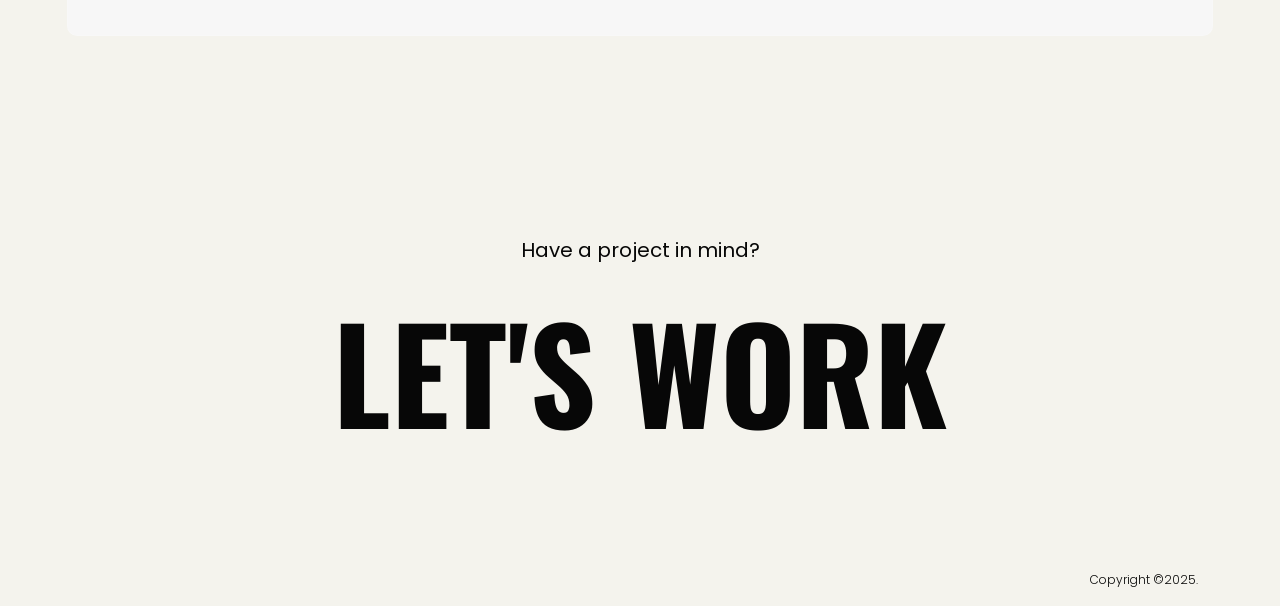
==== commit 21d31176: "meta tags" ====
--- a/index.html
+++ b/index.html
@@ -5,12 +5,28 @@
     <!-- META -->
     <meta charset="utf-8">
     <meta http-equiv="X-UA-Compatible" content="IE=edge">
-    <meta name="viewport" content="width=device-width, initial-scale=1">
+    <title>Shuvam Mohanty | Brand-Builder & Marketing Creative</title>
     <meta name="description" content="Shuvam - Branding. Marketing. Creating Communities.">
-    <meta name="keywords" content="personal, portfolio new, html, one page, bootstrap, new html template, design, creative, onepage, clean, modern">
+    <meta name="description" content="Portfolio of Shuvam Mohanty — a creative marketer and brand-builder with experience in branding, storytelling, and digital strategy. From engineering to marketing, building brands that connect.">
+    <meta name="keywords" content="Shuvam Mohanty, marketing portfolio, brand strategy, digital marketing, content creation, storytelling, branding, social media marketing, Canva, Figma, Meta Ads, Google Ads, marketing intern, project coordinator, Double Tap">
     <meta name="author" content="Shuvam Mohanty">
-    <!-- PAGE TITLE -->
-    <title>Shuvam - Branding. Marketing. Creating Communities.</title>
+
+    <!-- Responsive Design -->
+    <meta name="viewport" content="width=device-width, initial-scale=1.0">
+
+    <!-- Social Media Preview (Open Graph) -->
+    <meta property="og:title" content="Shuvam Mohanty | Brand-Builder & Marketing Creative">
+    <meta property="og:description" content="Explore the portfolio of Shuvam Mohanty — telling brand stories through strategy, content, and design.">
+    <meta property="og:image" content="https://shuvammohanty.github.io/preview-image.jpg"> <!-- Replace with an actual image URL -->
+    <meta property="og:url" content="https://shuvammohanty.github.io/">
+    <meta property="og:type" content="website">
+
+    <!-- Twitter Card -->
+    <meta name="twitter:card" content="summary_large_image">
+    <meta name="twitter:title" content="Shuvam Mohanty | Brand-Builder & Marketing Creative">
+    <meta name="twitter:description" content="Creative marketer focused on storytelling, branding, and digital growth.">
+    <meta name="twitter:image" content="https://shuvammohanty.github.io/preview-image.jpg"> <!-- Replace with an actual image URL -->
+    <meta name="twitter:site" content="@ishuvammohanty">
     <link rel="icon" type="image/x-icon" href="assets/images/favicon.png">
     <!-- ALL GOOGLE FONTS -->
     <link rel="preconnect" href="https://fonts.googleapis.com">
